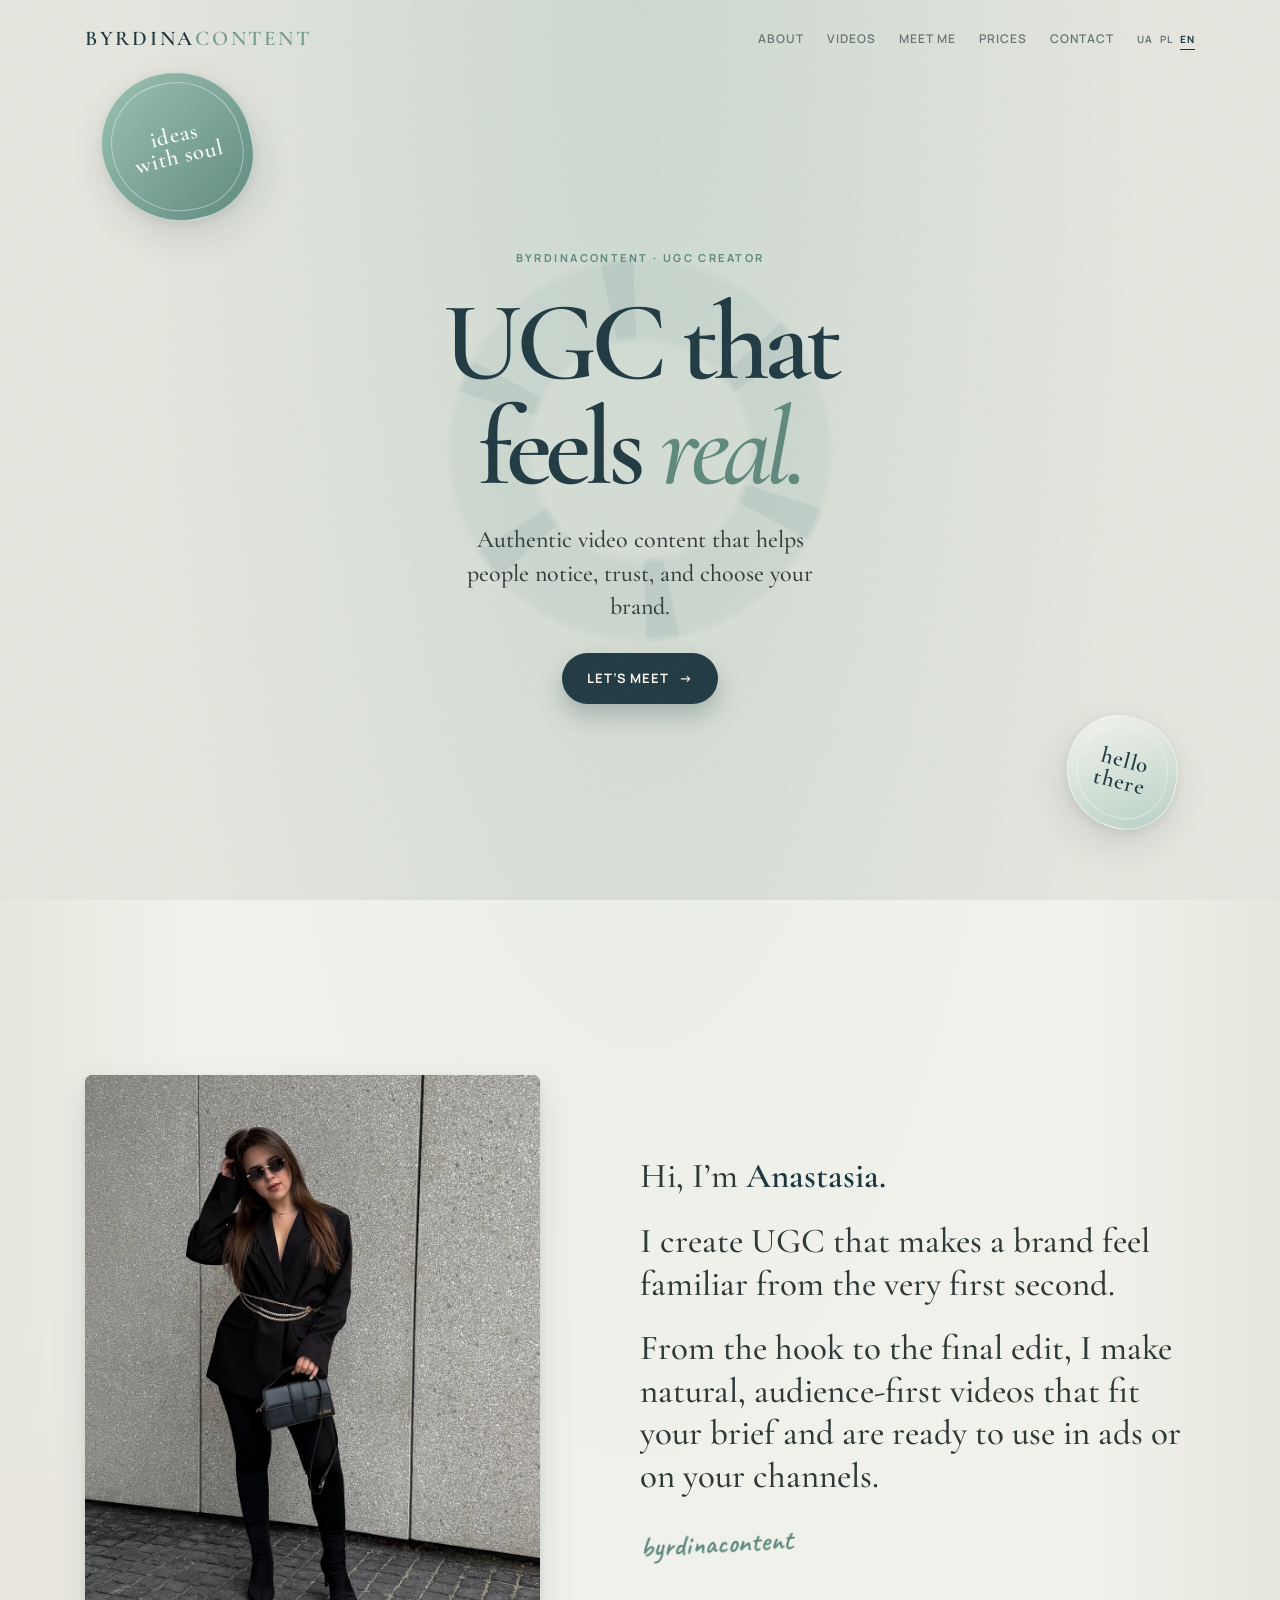
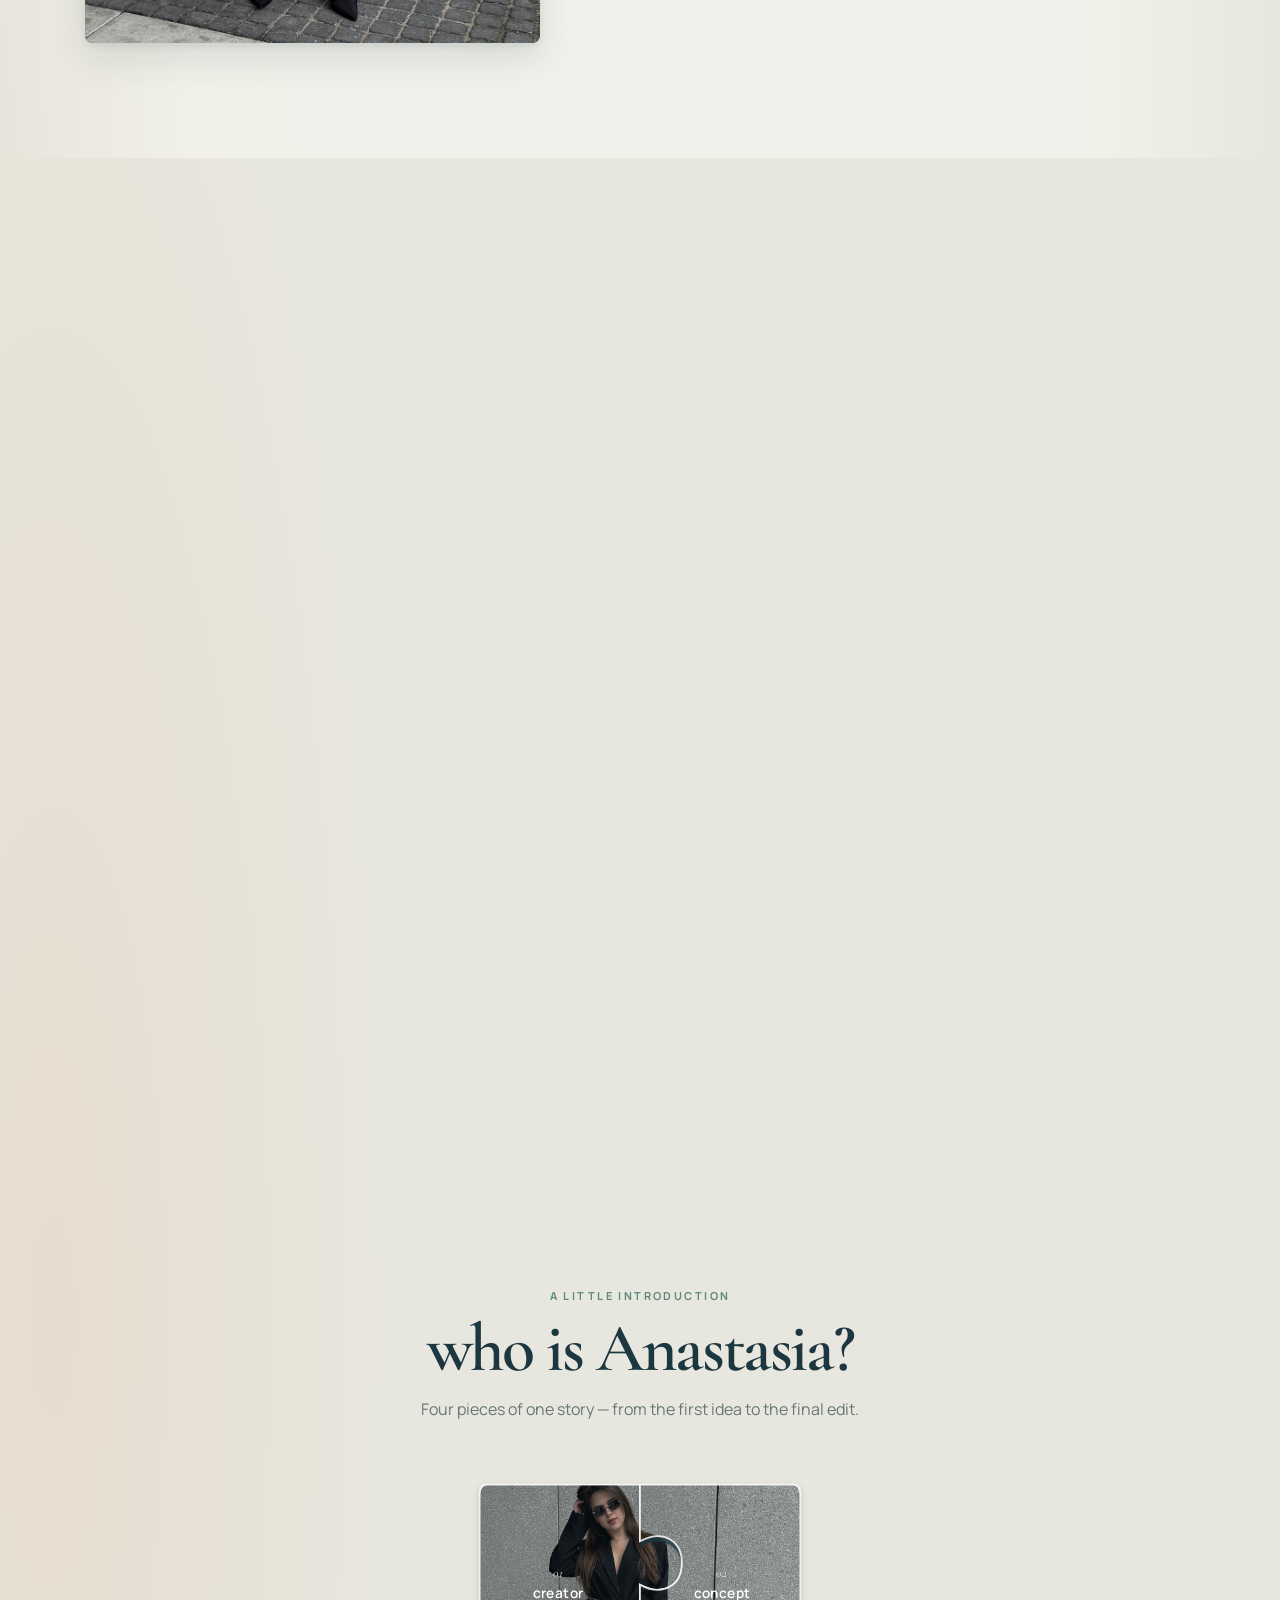
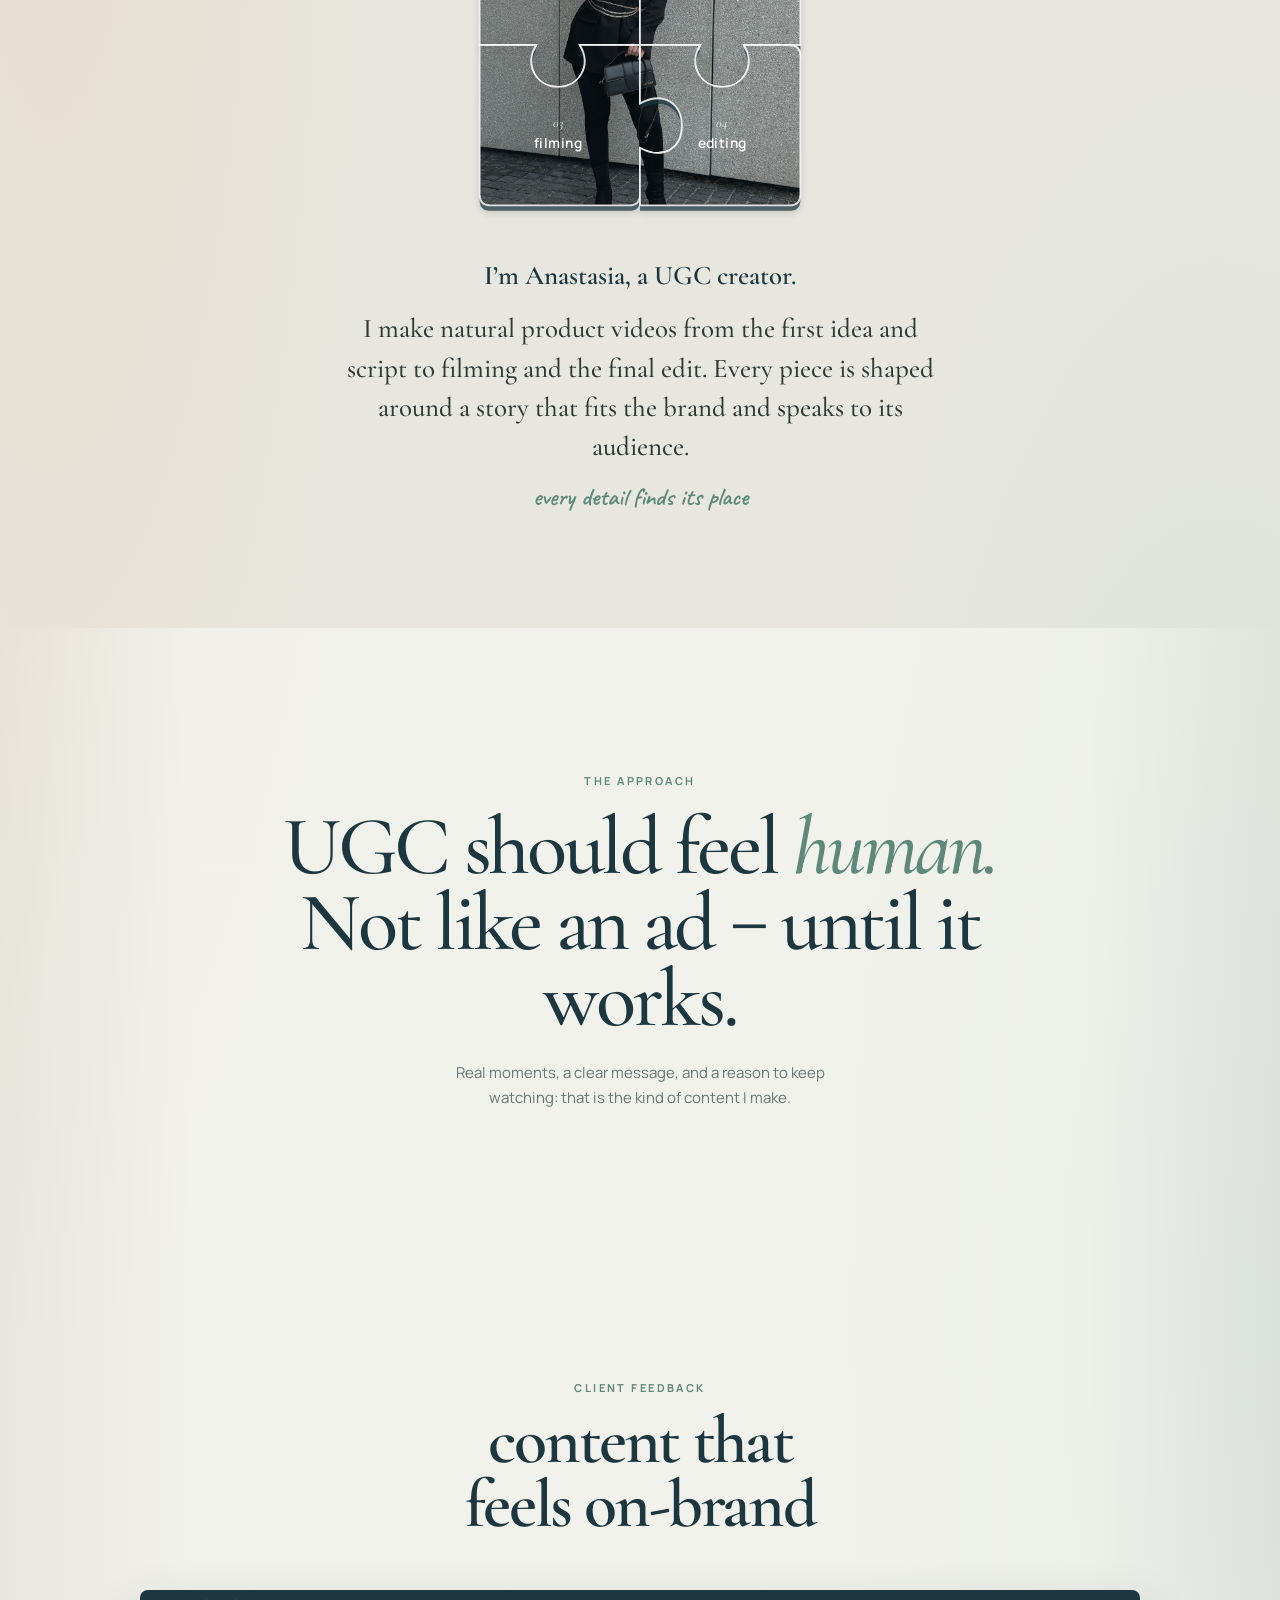
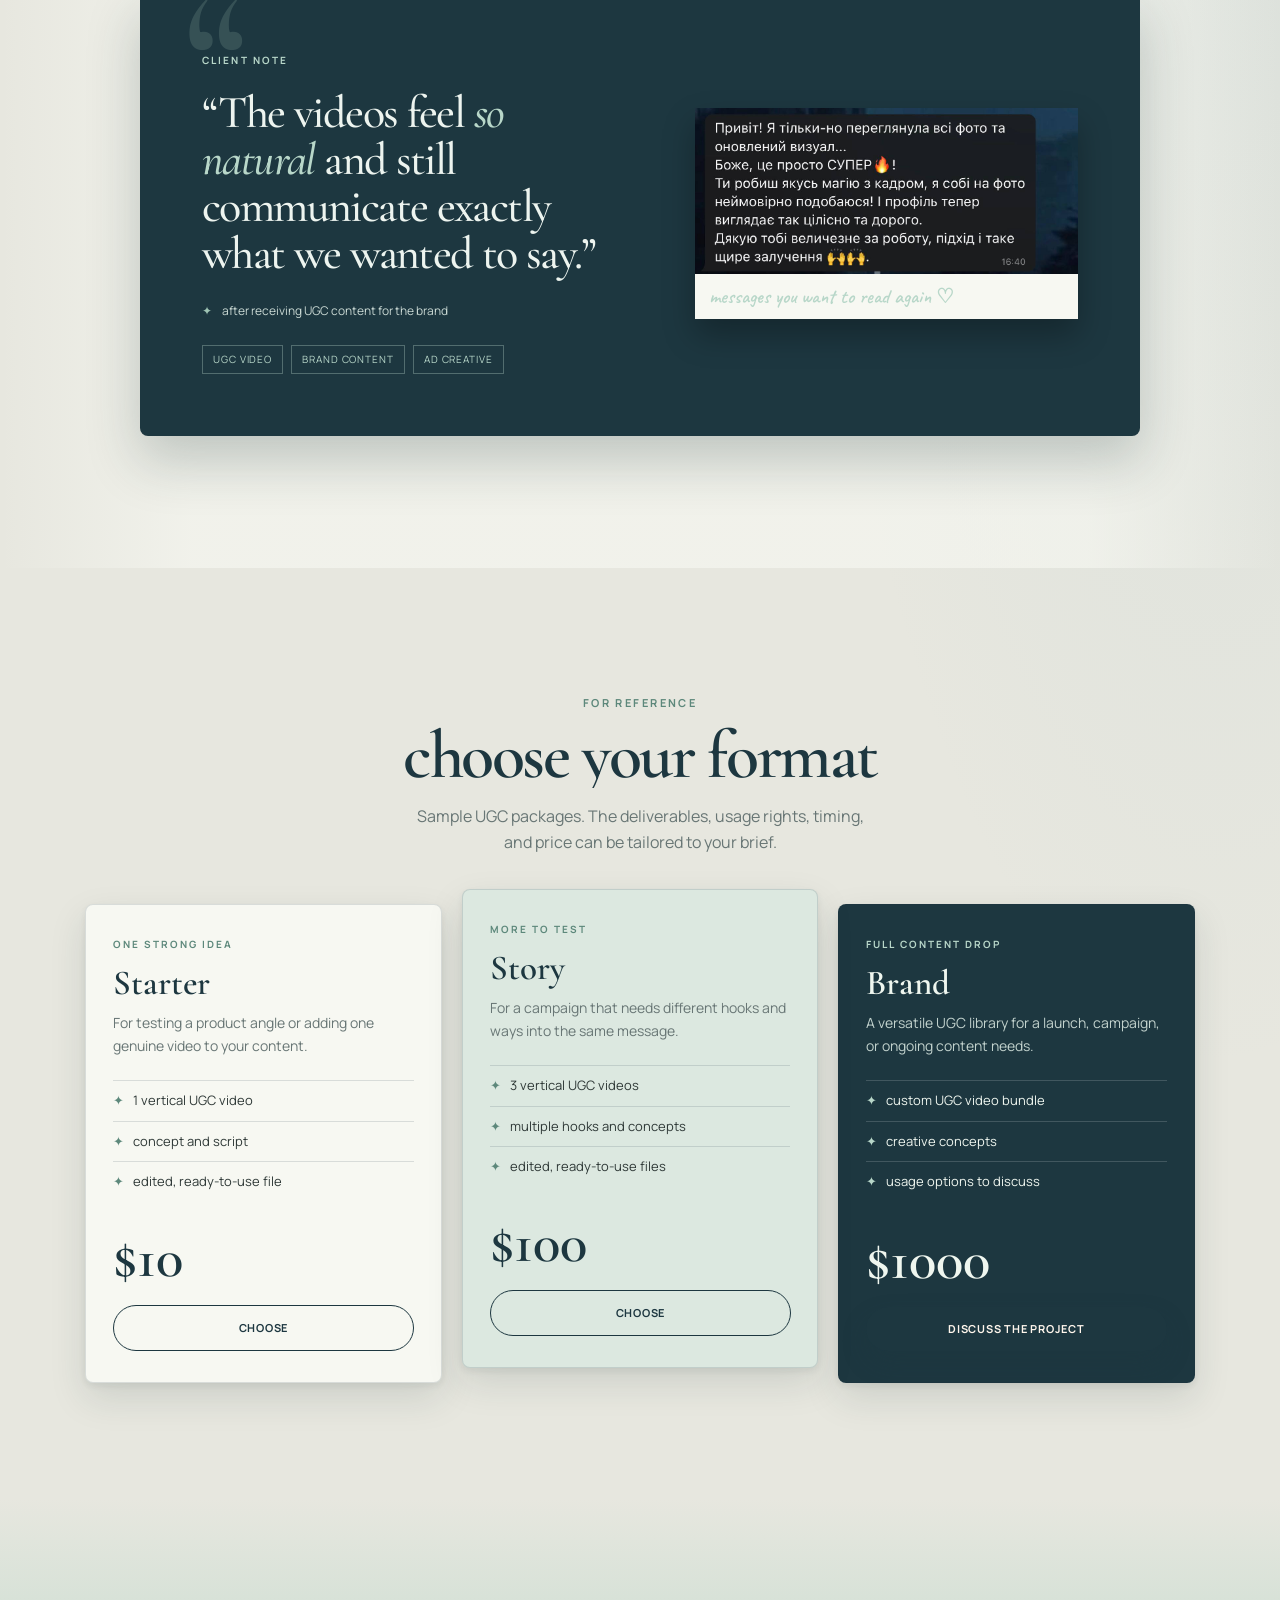
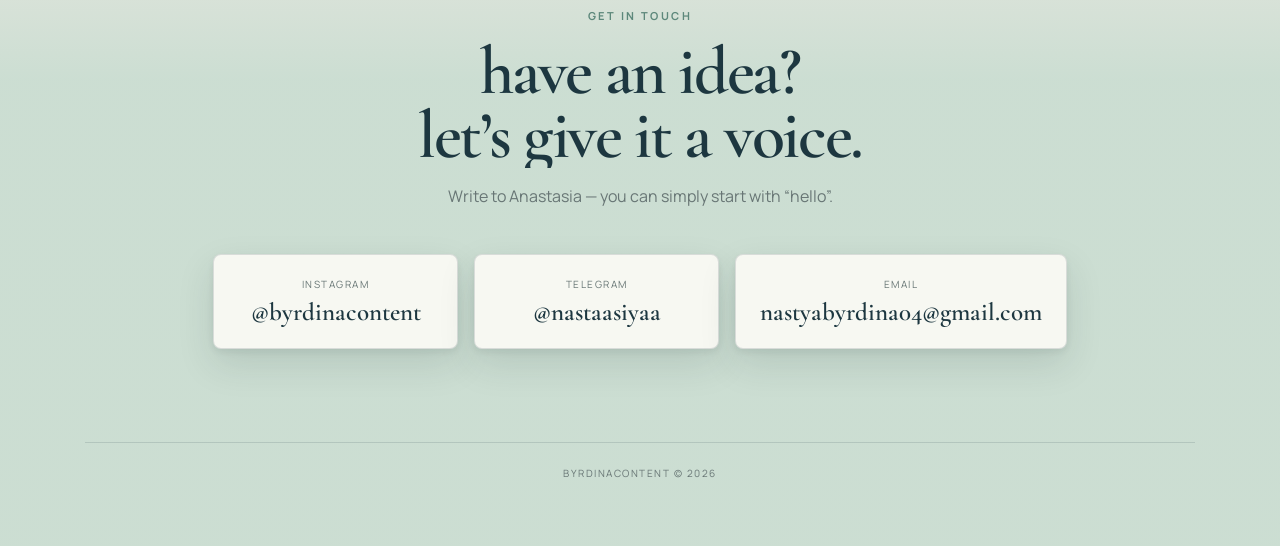
==== en/index.html @ bddeb9ff "Add localized puzzle story animation Co-authored-by: Copilot <223556219+Copilot@users.noreply.github" ====
<!doctype html>
<html lang="en">
<head>
  <meta charset="utf-8">
  <meta name="viewport" content="width=device-width, initial-scale=1">
  <meta name="robots" content="noindex">
  <meta name="description" content="byrdinacontent — authentic UGC videos with character by Anastasia.">
  <title>byrdinacontent — UGC creator Anastasia</title>

  <link rel="icon" type="image/svg+xml" href="../img/favicon.svg">
  <link rel="alternate" hreflang="uk" href="../uk/">
  <link rel="alternate" hreflang="pl" href="../pl/">
  <link rel="alternate" hreflang="en" href="../en/">
  <link rel="alternate" hreflang="x-default" href="../">

  <!-- Open Graph / Meta Preview -->
  <meta property="og:type" content="website">
  <meta property="og:title" content="byrdinacontent — UGC creator Anastasia">
  <meta property="og:description" content="Authentic video content that helps people notice, trust, and choose your brand.">
  <meta property="og:image" content="https://byrdinacontent.pages.dev/img/og-preview.jpg">
  <meta property="og:url" content="https://byrdinacontent.pages.dev/en/">
  <meta name="twitter:card" content="summary_large_image">

  <link rel="preconnect" href="https://fonts.googleapis.com">
  <link rel="preconnect" href="https://fonts.gstatic.com" crossorigin>
  <link href="https://fonts.googleapis.com/css2?family=Caveat:wght@500;600&family=Cormorant+Garamond:ital,wght@0,500;0,600;1,500;1,600&family=Manrope:wght@400;500;600;700&display=swap" rel="stylesheet">
  <style>
    :root{
      --paper:#e7e7df;--cream:#f7f8f2;--rose:#dce5d9;--rose2:#759b89;
      --wine:#1d3740;--ink:#2f3937;--muted:#687675;--green:#5d887b;
      --line:rgba(29,55,64,.14);--serif:'Cormorant Garamond',Georgia,serif;
      --sans:Manrope,Arial,sans-serif;--hand:Caveat,cursive;
      --shadow:0 15px 36px rgba(28,53,55,.13),0 3px 8px rgba(28,53,55,.08)
    }
    *{box-sizing:border-box}
    html{scroll-behavior:smooth}
    a:focus-visible,button:focus-visible{outline:2px solid var(--green);outline-offset:4px}
    body{
      margin:0;color:var(--ink);font-family:var(--sans);font-size:15px;line-height:1.65;
      background:radial-gradient(60% 38% at 50% 0%,rgba(154,193,182,.34),transparent 68%),radial-gradient(42% 35% at 4% 42%,rgba(231,180,143,.2),transparent 67%),radial-gradient(48% 28% at 95% 65%,rgba(143,183,195,.15),transparent 70%),var(--paper)
    }
    body:before{
      content:"";position:fixed;inset:0;pointer-events:none;opacity:.09;z-index:9;
      background-image:url("data:image/svg+xml,%3Csvg xmlns='http://www.w3.org/2000/svg' width='140' height='140'%3E%3Cfilter id='n'%3E%3CfeTurbulence type='fractalNoise' baseFrequency='.85' numOctaves='2'/%3E%3C/filter%3E%3Crect width='100%25' height='100%25' filter='url(%23n)'/%3E%3C/svg%3E")
    }
    a{color:inherit;text-decoration:none}
    .wrap{width:min(1110px,calc(100% - 44px));margin:auto}
    .narrow{width:min(715px,100%);margin:auto}

    /* Fixed Sticky Header with Glassmorphism */
    .top-nav{position:fixed;top:0;left:0;width:100%;z-index:100;transition:background .3s ease,box-shadow .3s ease,backdrop-filter .3s ease,padding .3s ease;padding:6px 0}
    .top-nav.scrolled{background:rgba(231,231,223,.85);backdrop-filter:blur(14px);-webkit-backdrop-filter:blur(14px);box-shadow:0 6px 20px rgba(29,55,64,.07);border-bottom:1px solid rgba(29,55,64,.08);padding:2px 0}
    .top{display:flex;justify-content:space-between;align-items:center;padding:16px 0}
    .logo{font-family:var(--serif);font-size:21px;font-weight:600;letter-spacing:.13em;text-transform:uppercase;color:var(--wine)}
    .logo i{font-style:normal;color:var(--rose2)}
    .top-right{display:flex;align-items:center;gap:23px}
    .menu{display:flex;gap:23px;color:var(--muted);font-size:12px;font-weight:600;letter-spacing:.08em;text-transform:uppercase}
    .menu a{transition:color .2s}.menu a:hover{color:var(--wine)}
    .lang-switch{display:flex;align-items:center;gap:7px;color:var(--muted);font-size:10px;font-weight:700;letter-spacing:.1em}
    .lang-switch a{padding:2px 0;border-bottom:1px solid transparent;transition:color .2s,border-color .2s}
    .lang-switch a:hover{color:var(--wine)}
    .lang-switch a[aria-current="page"]{color:var(--wine);border-color:var(--wine)}

    /* Hero */
    .hero{min-height:100svh;position:relative;display:grid;place-items:center;text-align:center;overflow:hidden;padding:120px 0 70px}
    .hero:after{content:"";position:absolute;width:min(560px,85vw);height:min(560px,85vw);border-radius:50%;background:repeating-conic-gradient(from 0deg,rgba(75,122,125,.12) 0deg 48deg,rgba(75,122,125,.3) 48deg 58deg,rgba(75,122,125,.12) 58deg 60deg);-webkit-mask:radial-gradient(circle,transparent 0 27%,#000 29% 47%,transparent 49%);mask:radial-gradient(circle,transparent 0 27%,#000 29% 47%,transparent 49%);transform:rotate(22deg);z-index:0;animation:aperture-open 1.8s cubic-bezier(.16,1,.3,1) .2s both}
    @keyframes aperture-open{0%{opacity:0;transform:rotate(-38deg) scale(.28);filter:blur(8px)}65%{opacity:.85;transform:rotate(12deg) scale(1.05);filter:blur(0)}100%{opacity:.55;transform:rotate(0) scale(1)}}
    .orbit{position:absolute;z-index:0;display:grid;place-items:center;width:150px;aspect-ratio:1;border:1px solid rgba(255,255,255,.55);border-radius:48% 52% 45% 55%;background:linear-gradient(145deg,#9bc1b2,#5c897d);box-shadow:var(--shadow);color:#f7fbf6;font:600 23px/.95 var(--serif);letter-spacing:.03em;text-align:center;pointer-events:none}
    .orbit:before{content:"";position:absolute;inset:9px;border:1px solid rgba(255,255,255,.42);border-radius:inherit}
    .orbit.one{left:8%;top:8%;transform:rotate(-13deg);animation:float 8s ease-in-out infinite}
    .orbit.two{right:8%;bottom:8%;width:112px;background:linear-gradient(145deg,#f8f8f0,#b8d0c5);color:var(--wine);transform:rotate(15deg);animation:float 9s ease-in-out -3s infinite}
    @keyframes float{50%{translate:0 -10px;rotate:4deg}}
    .eyebrow{color:var(--green);font-size:11px;letter-spacing:.22em;text-transform:uppercase;font-weight:700}
    .hero-inner{position:relative;z-index:1;width:min(100%,650px);margin:auto}
    .hero h1{font:600 clamp(52px,9vw,112px)/.94 var(--serif);letter-spacing:-.055em;color:var(--wine);margin:20px auto 22px;max-width:9ch}
    .hero h1 em{font-weight:500;color:var(--green)}
    .lead{font:500 clamp(19px,2.3vw,24px)/1.4 var(--serif);max-width:32ch;margin:0 auto;color:var(--ink)}
    .hero-actions{margin-top:30px;display:flex;justify-content:center;align-items:center}
    .btn{display:inline-flex;gap:10px;align-items:center;justify-content:center;border-radius:50px;padding:15px 25px;background:var(--wine);color:#fff6ec;font-size:13px;font-weight:700;letter-spacing:.07em;text-transform:uppercase;box-shadow:0 12px 25px rgba(29,55,64,.27);transition:.3s}
    .btn:hover{background:#102a31;transform:translateY(-3px)}
    .text-link{color:var(--wine);font:italic 19px var(--serif);border-bottom:1px solid rgba(29,55,64,.4)}

    /* Common Sections */
    .section{padding:115px 0;position:relative}
    .soft{background:linear-gradient(90deg,transparent,rgba(247,248,242,.62) 15%,rgba(247,248,242,.62) 85%,transparent)}
    .title{text-align:center;font:600 clamp(39px,5.5vw,68px)/.94 var(--serif);letter-spacing:-.035em;color:var(--wine);margin:12px 0 0}
    .sub{text-align:center;max-width:45ch;margin:15px auto 0;color:var(--muted);font-size:16px}
    .intro{display:grid;grid-template-columns:.9fr 1.1fr;gap:clamp(35px,8vw,100px);align-items:center;margin-top:60px}
    .portrait{position:relative;aspect-ratio:4/5;background:#335966;border-radius:8px;box-shadow:var(--shadow);overflow:hidden;transform:rotate(-3deg)}
    .portrait img{display:block;width:100%;height:100%;object-fit:cover;object-position:center}
    .story{font:500 clamp(25px,3vw,35px)/1.22 var(--serif);color:var(--ink)}
    .story p{margin:0 0 22px}
    .story strong{font-weight:600;color:var(--wine)}
    .signature{font:600 29px var(--hand);color:var(--green);transform:rotate(-3deg);display:inline-block;margin-top:5px}

    /* UGC Video Portfolio */
    .gallery{display:grid;grid-template-columns:repeat(auto-fit,minmax(230px,1fr));gap:27px;max-width:1080px;margin:34px auto 0}
    .gallery figure{position:relative;margin:0;overflow:hidden;aspect-ratio:9/16;background:#1d3740;box-shadow:var(--shadow);isolation:isolate;transition:transform .35s ease,box-shadow .35s ease;border-radius:4px}
    .gallery figure:hover{z-index:1;transform:translateY(-9px) rotate(0)!important;box-shadow:0 27px 50px rgba(28,53,55,.28)}
    .gallery video{display:block;width:100%;height:100%;object-fit:cover;background:#1d3740}
    .gallery figcaption{position:absolute;z-index:1;bottom:0;left:0;right:0;padding:30px 17px 15px;color:#f7f8f2;background:linear-gradient(transparent,rgba(15,29,35,.85));font-size:10px;font-weight:700;letter-spacing:.16em;text-transform:uppercase;pointer-events:none}
    .gallery .video-01{border:9px solid #f7f8f2;transform:rotate(-2deg)}
    .gallery .video-01:before{content:'01';position:absolute;z-index:2;top:13px;left:13px;width:31px;height:31px;display:grid;place-items:center;border-radius:50%;background:var(--green);color:#f7f8f2;font:600 16px var(--serif);pointer-events:none}
    .gallery .video-02{border:7px solid #9fc4b4;transform:rotate(1.6deg)}
    .gallery .video-02:after{content:'';position:absolute;z-index:2;inset:10px;border:1px solid rgba(247,248,242,.65);pointer-events:none}
    .gallery .video-03{border:10px solid #e9d8bd;transform:rotate(-.8deg)}
    .gallery .video-03 figcaption{background:linear-gradient(transparent,rgba(110,75,48,.88));color:#fff9ed}
    .gallery .video-04{border:7px solid #1d3740;outline:2px solid #b8d7c9;outline-offset:5px;transform:rotate(2deg)}
    .gallery .video-04:before{content:'new';position:absolute;z-index:2;top:14px;right:14px;padding:4px 9px;background:#b8d7c9;color:#1d3740;font-size:9px;font-weight:700;letter-spacing:.12em;text-transform:uppercase;pointer-events:none}
    .gallery-note{display:block;text-align:center;margin-top:24px;font:600 27px var(--hand);color:var(--green)}

    /* A short creator story, assembled from four puzzle pieces */
    .story-puzzle{width:min(390px,88vw);margin:28px auto 16px;perspective:900px}
    .story-puzzle svg{display:block;width:100%;height:auto;overflow:visible}
    .story-piece{transform-box:fill-box;transform-origin:center;transition:transform 1.05s cubic-bezier(.2,.8,.2,1),filter .8s ease}
    .piece-two{transition-delay:.12s}
    .piece-three{transition-delay:.24s}
    .piece-four{transition-delay:.36s}
    .story-piece>use:first-child{fill:#1d3740;opacity:.72}
    .story-piece .piece-image{filter:saturate(.88)}
    .story-piece .piece-tint{fill:#1d3740;opacity:.22}
    .story-piece .piece-edge{fill:none;stroke:rgba(255,255,255,.82);stroke-width:2}
    .piece-number{fill:#dce8e0;font:italic 14px var(--serif);text-anchor:middle}
    .piece-label{fill:#fff;font:600 15px var(--sans);letter-spacing:.03em;text-anchor:middle}
    .story-copy{max-width:620px;margin:12px auto 0;text-align:center;color:var(--ink);font:500 clamp(20px,2.7vw,27px)/1.45 var(--serif)}
    .story-copy p{margin:0 0 14px}
    .story-copy strong{color:var(--wine);font-weight:600}
    .story-note{display:block;margin-top:15px;color:var(--green);font:600 25px var(--hand)}
    .has-story-animation .story-piece{filter:drop-shadow(0 10px 12px rgba(28,53,55,.2));}
    .has-story-animation #services:not(.is-assembled) .piece-one{transform:translate(-28px,-24px) rotate(-7deg)}
    .has-story-animation #services:not(.is-assembled) .piece-two{transform:translate(27px,-22px) rotate(6deg)}
    .has-story-animation #services:not(.is-assembled) .piece-three{transform:translate(-25px,25px) rotate(6deg)}
    .has-story-animation #services:not(.is-assembled) .piece-four{transform:translate(27px,23px) rotate(-7deg)}
    #services.is-assembled .story-piece{transform:translate(0) rotate(0);filter:drop-shadow(0 3px 4px rgba(28,53,55,.18))}
    .has-story-animation #services:not(.is-assembled) .story-copy{opacity:.55}
    .story-copy{transition:opacity .7s ease .35s}

    /* Manifesto */
    .manifesto{padding:140px 0;text-align:center;overflow:hidden}
    .manifesto blockquote{margin:16px auto 0;max-width:18ch;font:500 clamp(40px,6.8vw,83px)/.92 var(--serif);letter-spacing:-.04em;color:var(--wine)}
    .manifesto em{color:var(--green)}
    .dash{font-family:var(--sans);font-size:.6em;vertical-align:.15em}
    .manifesto p{margin:23px auto 0;max-width:42ch;color:var(--muted)}

    /* Testimonials */
    .testimonials{padding:118px 0 132px;overflow:hidden}
    .review-card{position:relative;display:grid;grid-template-columns:1fr .92fr;gap:clamp(28px,6vw,78px);align-items:center;max-width:1000px;margin:53px auto 0;padding:clamp(28px,5vw,62px);background:#1d3740;color:#edf4ef;box-shadow:0 25px 54px rgba(28,53,55,.24);border-radius:8px}
    .review-card:before{content:'“';position:absolute;left:clamp(18px,4vw,44px);top:0;color:rgba(184,215,201,.16);font:600 180px/.75 var(--serif)}
    .review-copy{position:relative}
    .review-label{display:block;color:#b8d7c9;font-size:10px;font-weight:700;letter-spacing:.21em;text-transform:uppercase}
    .review-copy blockquote{margin:20px 0 25px;font:500 clamp(29px,4vw,46px)/1.02 var(--serif);letter-spacing:-.035em}
    .review-copy blockquote em{font-style:italic;color:#b8d7c9}
    .review-meta{display:flex;align-items:center;gap:10px;color:#c9d8d3;font-size:12px}
    .review-meta:before{content:'✦';color:#9fc4b4}
    .review-proof{position:relative;margin:0;transform:rotate(2.4deg);box-shadow:0 16px 30px rgba(0,0,0,.28);background:#0f1d23}
    .review-proof img{display:block;width:100%;height:auto}
    .review-proof figcaption{padding:10px 14px;color:#b8d7c9;font:600 20px var(--hand);background:#f7f8f2}
    .review-tags{display:flex;flex-wrap:wrap;gap:8px;margin-top:24px}
    .review-tags span{padding:5px 10px;border:1px solid rgba(184,215,201,.34);color:#b8d7c9;font-size:10px;letter-spacing:.09em;text-transform:uppercase}

    /* Pricing */
    .pricing{display:grid;grid-template-columns:repeat(3,1fr);gap:20px;margin-top:48px}
    .price{background:var(--cream);padding:31px 27px;border:1px solid var(--line);border-radius:8px;box-shadow:var(--shadow);display:flex;flex-direction:column;min-height:390px}
    .price:nth-child(2){background:#dce8e0;transform:translateY(-15px)}
    .price:nth-child(3){background:#1d3740;color:#eff6ef}
    .price-label{font-size:10px;font-weight:700;letter-spacing:.2em;text-transform:uppercase;color:var(--green)}
    .price:nth-child(3) .price-label{color:#b8d7c9}
    .price h3{font:600 35px/1 var(--serif);margin:14px 0 10px;color:var(--wine)}
    .price:nth-child(3) h3{color:#eff6ef}
    .price p{color:var(--muted);font-size:14px;margin:0}
    .price:nth-child(3) p{color:#c2d2cd}
    .price ul{margin:23px 0 30px;padding:0;list-style:none;font-size:13px}
    .price li{padding:9px 0;border-top:1px solid var(--line)}
    .price li:before{content:'✦';color:var(--green);margin-right:9px}
    .price:nth-child(3) li{border-color:rgba(255,255,255,.16)}
    .price:nth-child(3) li:before{color:#b8d7c9}
    .amount{font:600 57px/.9 var(--serif);margin-top:auto;color:var(--wine)}
    .price:nth-child(3) .amount{color:#eff6ef}
    .price .btn{margin-top:22px;padding:13px 18px;font-size:11px}
    .price:not(:nth-child(3)) .btn{background:transparent;color:var(--wine);box-shadow:none;border:1px solid var(--wine)}
    .price:not(:nth-child(3)) .btn:hover{background:var(--wine);color:white}

    /* Contact Section */
    .contact{padding:105px 0 42px;background:linear-gradient(180deg,transparent,rgba(184,215,201,.58) 28%,rgba(184,215,201,.58) 100%);text-align:center}
    .contact-box{margin-top:45px;display:flex;justify-content:center;gap:16px;flex-wrap:wrap}
    .contact-link{min-width:245px;padding:21px 24px;background:var(--cream);border:1px solid var(--line);border-radius:8px;box-shadow:var(--shadow);transition:.3s;cursor:pointer}
    .contact-link:hover{transform:translateY(-5px)}
    .contact-link small{display:block;color:var(--muted);font-size:10px;letter-spacing:.15em;text-transform:uppercase}
    .contact-link span{display:block;margin-top:4px;color:var(--wine);font:600 25px var(--serif)}
    .email-address{display:block;overflow-wrap:anywhere;margin-top:4px;color:var(--wine);font:600 clamp(20px,5.5vw,25px) var(--serif)}
    .email-card:hover .email-address{text-decoration:underline;text-underline-offset:4px}
    .footer{margin-top:94px;padding:22px 0;text-align:center;color:var(--muted);font-size:10px;letter-spacing:.15em;text-transform:uppercase;border-top:1px solid var(--line)}

    /* Animation effects */
    .reveal{opacity:1;transform:none}
    .has-reveal-observer .reveal{opacity:0;transform:translateY(24px);transition:opacity .8s ease,transform .8s cubic-bezier(.2,.7,.2,1)}
    .reveal.show{opacity:1;transform:none}

    @keyframes velvet-reveal{0%{opacity:0;filter:blur(9px);clip-path:inset(0 100% 0 0);transform:translateY(18px) skewY(2deg)}58%{opacity:1}100%{opacity:1;filter:blur(0);clip-path:inset(0 0 0 0);transform:none}}
    @keyframes silver-develop{0%{opacity:0;filter:brightness(1.35) saturate(.35) blur(8px);transform:scale(1.02)}100%{opacity:1;filter:none;transform:scale(1)}}
    @keyframes quiet-grain{0%,100%{opacity:.05;transform:translate3d(0,0,0)}25%{opacity:.1;transform:translate3d(1%,-1%,0)}50%{opacity:.035;transform:translate3d(-1%,1%,0)}75%{opacity:.075;transform:translate3d(1%,1%,0)}}

    .reveal.show .hero h1,.reveal.show .title,.reveal.show .story p,.reveal.show .manifesto blockquote{animation:velvet-reveal 1.15s cubic-bezier(.16,.9,.2,1) both}
    .reveal.show .title{animation-delay:.08s}
    .reveal.show .story p:nth-child(2){animation-delay:.13s}
    .reveal.show .story p:nth-child(3){animation-delay:.23s}
    .reveal.show .sub,.reveal.show .lead,.reveal.show .eyebrow{animation:velvet-reveal .8s cubic-bezier(.16,.9,.2,1) both;animation-delay:.26s}
    .reveal.show .portrait,.reveal.show .review-proof{animation:silver-develop 1.25s cubic-bezier(.16,.9,.2,1) both}

    .has-reveal-observer .gallery.reveal:not(.show) figure{opacity:0}
    .gallery.reveal.show figure{animation:silver-develop .95s cubic-bezier(.16,.9,.2,1) forwards}
    .gallery.reveal.show figure:nth-child(2){animation-delay:.12s}
    .gallery.reveal.show figure:nth-child(3){animation-delay:.24s}
    .gallery.reveal.show figure:nth-child(4){animation-delay:.36s}

    @media (hover:hover) and (pointer:fine){
      .gallery figure{will-change:transform}
      .gallery figure.is-tilting{transform:perspective(850px) rotateX(var(--tilt-y)) rotateY(var(--tilt-x)) translateY(-10px)!important}
      .gallery figure.is-tilting video{transform:scale(1.045);transition:transform .35s ease}
      .btn,.contact-link{will-change:transform}
      .btn.is-magnetic{transition:transform .12s ease}
      .gallery figcaption{transition:letter-spacing .3s ease}
      .gallery figure:hover figcaption{letter-spacing:.23em}
    }

    @media(max-width:760px){
      .wrap{width:min(100% - 32px,550px)}
      .top-nav{background:rgba(231,231,223,.92);backdrop-filter:blur(14px);-webkit-backdrop-filter:blur(14px);border-bottom:1px solid rgba(29,55,64,.08)}
      .top{flex-wrap:wrap;row-gap:3px;padding:8px 0}
      .logo{font-size:18px}
      .top-right{margin-left:0;width:100%;gap:12px}
      .menu{display:flex;flex:1;min-width:0;overflow-x:auto;gap:15px;white-space:nowrap;scrollbar-width:none;font-size:10px}
      .menu::-webkit-scrollbar{display:none}
      .lang-switch{font-size:9px;gap:6px}
      .hero{min-height:max(620px,100svh);padding:110px 0 70px}
      .hero-inner{padding:72px 0 82px}
      .hero h1{font-size:clamp(54px,17vw,82px)}
      .orbit{width:82px;font-size:15px}
      .orbit:before{inset:6px}
      .orbit.one{left:5%;top:11%}
      .orbit.two{right:5%;bottom:7%;width:72px}
      .section{padding:73px 0}
      .section[id],.contact[id]{scroll-margin-top:100px}
      .intro{grid-template-columns:1fr;margin-top:35px;gap:34px}
      .portrait{width:min(270px,74vw);margin:auto}
      .story{font-size:28px}
      .gallery{grid-auto-flow:column;grid-auto-columns:minmax(76vw,82vw);grid-template-columns:none;gap:15px;margin:23px -16px 0;padding:10px 16px 24px;overflow-x:auto;overscroll-behavior-x:contain;scroll-snap-type:x mandatory;scrollbar-width:thin}
      .gallery figure{scroll-snap-align:center}
      .gallery figure{border-width:5px!important;outline-offset:3px}
      .gallery-note{font-size:23px}
      .story-puzzle{width:min(340px,88vw);margin:18px auto 10px}
      .piece-label{font-size:14px}
      .has-story-animation #services:not(.is-assembled) .piece-one{transform:translate(-15px,-15px) rotate(-5deg)}
      .has-story-animation #services:not(.is-assembled) .piece-two{transform:translate(15px,-15px) rotate(5deg)}
      .has-story-animation #services:not(.is-assembled) .piece-three{transform:translate(-15px,15px) rotate(5deg)}
      .has-story-animation #services:not(.is-assembled) .piece-four{transform:translate(15px,15px) rotate(-5deg)}
      .manifesto{padding:90px 0}
      .testimonials{padding:74px 0 82px}
      .review-card{grid-template-columns:1fr;margin-top:34px;padding:30px 24px 35px}
      .review-copy blockquote{font-size:34px}
      .review-proof{width:calc(100% - 9px);margin-left:auto}
      .review-proof figcaption{font-size:19px}
      .pricing{grid-template-columns:1fr;margin-top:36px;gap:12px}
      .price:nth-child(2){transform:none}
      .price{min-height:0}
      .contact{padding-top:72px}
      .contact-box{margin-top:30px}
      .contact-link{min-width:min(100%,300px)}
    }

    @media (prefers-reduced-motion:reduce){
      .reveal.show .hero h1,.reveal.show .title,.reveal.show .story p,.reveal.show .manifesto blockquote,
      .reveal.show .sub,.reveal.show .lead,.reveal.show .eyebrow,.reveal.show .portrait,
      .reveal.show .review-proof,.gallery figure,.reveal.show .gallery figure{animation:none;opacity:1;filter:none;clip-path:none;transform:none}
      .story-piece{transform:none!important;transition:none!important;filter:none!important}
      .hero:after{animation:none;opacity:.32;filter:none;transform:rotate(0)}
      .orbit{animation:none!important}
      .gallery figure,.gallery video,.btn,.contact-link{transition:none!important}
    }
  </style>
</head>
<body>
  <header class="top-nav" id="navbar">
    <div class="top wrap">
      <a class="logo" href="#top">byrdina<i>content</i></a>
      <div class="top-right">
        <nav class="menu" aria-label="Main navigation">
          <a href="#about">about</a>
          <a href="#work">videos</a>
          <a href="#services">meet me</a>
          <a href="#prices">prices</a>
          <a href="#contact">contact</a>
        </nav>
        <nav class="lang-switch" aria-label="Site language">
          <a href="../uk/index.html" data-language="uk">UA</a>
          <a href="../pl/index.html" data-language="pl">PL</a>
          <a href="../en/index.html" data-language="en" aria-current="page">EN</a>
        </nav>
      </div>
    </div>
  </header>

  <main id="top">
    <section class="hero">
      <span class="orbit one">ideas<br>with soul</span>
      <span class="orbit two">hello<br>there</span>
      <div class="hero-inner wrap reveal">
        <span class="eyebrow">byrdinacontent · ugc creator</span>
        <h1>UGC that feels <em>real.</em></h1>
        <p class="lead">Authentic video content that helps people notice, trust, and choose your brand.</p>
        <div class="hero-actions">
          <a class="btn" href="#contact">let’s meet <b>→</b></a>
        </div>
      </div>
    </section>

    <section class="section soft" id="about">
      <div class="wrap intro reveal">
        <div class="portrait">
          <picture>
            <source srcset="../img/nastasia-01.webp" type="image/webp">
            <img src="../img/nastasia-01.jpg" alt="Anastasia, UGC creator at byrdinacontent" loading="lazy" width="720" height="900">
          </picture>
        </div>
        <div class="story">
          <p>Hi, I’m <strong>Anastasia.</strong></p>
          <p>I create UGC that makes a brand feel familiar from the very first second.</p>
          <p>From the hook to the final edit, I make natural, audience-first videos that fit your brief and are ready to use in ads or on your channels.</p>
          <span class="signature">byrdinacontent</span>
        </div>
      </div>
    </section>

    <section class="section" id="work">
      <div class="wrap">
        <div class="reveal">
          <p class="eyebrow" style="text-align:center">ugc portfolio</p>
          <h2 class="title">videos made<br>to be watched</h2>
          <p class="sub">A growing library of vertical UGC videos. Tap play to see the work.</p>
        </div>
        <div class="gallery reveal">
          <figure class="video-01">
            <video controls playsinline preload="none" poster="../img/videos/poster-01.jpg" aria-label="UGC portfolio video 1">
              <source src="../img/videos/ugc-01.mp4" type="video/mp4">Your browser does not support video.
            </video>
            <figcaption>UGC video · 01</figcaption>
          </figure>
          <figure class="video-02">
            <video controls playsinline preload="none" poster="../img/videos/poster-02.jpg" aria-label="UGC portfolio video 2">
              <source src="../img/videos/ugc-02.mp4" type="video/mp4">Your browser does not support video.
            </video>
            <figcaption>UGC video · 02</figcaption>
          </figure>
          <figure class="video-03">
            <video controls playsinline preload="none" poster="../img/videos/poster-03.jpg" aria-label="UGC portfolio video 3">
              <source src="../img/videos/ugc-03.mp4" type="video/mp4">Your browser does not support video.
            </video>
            <figcaption>UGC video · 03</figcaption>
          </figure>
          <figure class="video-04">
            <video controls playsinline preload="none" poster="../img/videos/poster-04.jpg" aria-label="UGC portfolio video 4">
              <source src="../img/videos/ugc-04.mp4" type="video/mp4">Your browser does not support video.
            </video>
            <figcaption>UGC video · 04</figcaption>
          </figure>
        </div>
        <span class="gallery-note reveal">swipe, play, feel the story</span>
      </div>
    </section>

    <section class="section" id="services">
      <div class="wrap">
        <div class="reveal">
          <p class="eyebrow" style="text-align:center">a little introduction</p>
          <h2 class="title">who is Anastasia?</h2>
          <p class="sub">Four pieces of one story — from the first idea to the final edit.</p>
        </div>
        <figure class="story-puzzle reveal" aria-hidden="true">
          <svg viewBox="-34 -34 428 428" role="presentation">
            <defs>
              <path id="story-piece-1" d="M12 4H180V66C207 52 226 67 226 90C226 113 207 128 180 114V180H114C128 204 112 226 90 226C68 226 52 204 66 180H4V16Q4 4 12 4Z"/>
              <path id="story-piece-2" d="M180 4H348Q356 4 356 16V180H294C308 204 292 226 270 226C248 226 232 204 246 180H180V114C207 128 226 113 226 90C226 67 207 52 180 66Z"/>
              <path id="story-piece-3" d="M4 180H66C52 204 68 226 90 226C112 226 128 204 114 180H180V244C207 230 226 245 226 269C226 292 207 307 180 293V344Q180 356 168 356H16Q4 356 4 344Z"/>
              <path id="story-piece-4" d="M180 180H246C232 204 248 226 270 226C292 226 308 204 294 180H344Q356 180 356 192V344Q356 356 344 356H180V293C207 307 226 292 226 269C226 245 207 230 180 244Z"/>
              <clipPath id="story-clip-1"><use href="#story-piece-1"/></clipPath>
              <clipPath id="story-clip-2"><use href="#story-piece-2"/></clipPath>
              <clipPath id="story-clip-3"><use href="#story-piece-3"/></clipPath>
              <clipPath id="story-clip-4"><use href="#story-piece-4"/></clipPath>
            </defs>
            <g class="story-piece piece-one">
              <use href="#story-piece-1" transform="translate(0 6)"/>
              <image class="piece-image" href="../img/nastasia-01.webp" x="0" y="0" width="360" height="360" preserveAspectRatio="xMidYMid slice" clip-path="url(#story-clip-1)"/>
              <use class="piece-tint" href="#story-piece-1"/><use class="piece-edge" href="#story-piece-1"/>
              <text class="piece-number" x="90" y="105">01</text><text class="piece-label" x="90" y="128">creator</text>
            </g>
            <g class="story-piece piece-two">
              <use href="#story-piece-2" transform="translate(0 6)"/>
              <image class="piece-image" href="../img/nastasia-01.webp" x="0" y="0" width="360" height="360" preserveAspectRatio="xMidYMid slice" clip-path="url(#story-clip-2)"/>
              <use class="piece-tint" href="#story-piece-2"/><use class="piece-edge" href="#story-piece-2"/>
              <text class="piece-number" x="270" y="105">02</text><text class="piece-label" x="270" y="128">concept</text>
            </g>
            <g class="story-piece piece-three">
              <use href="#story-piece-3" transform="translate(0 6)"/>
              <image class="piece-image" href="../img/nastasia-01.webp" x="0" y="0" width="360" height="360" preserveAspectRatio="xMidYMid slice" clip-path="url(#story-clip-3)"/>
              <use class="piece-tint" href="#story-piece-3"/><use class="piece-edge" href="#story-piece-3"/>
              <text class="piece-number" x="90" y="270">03</text><text class="piece-label" x="90" y="293">filming</text>
            </g>
            <g class="story-piece piece-four">
              <use href="#story-piece-4" transform="translate(0 6)"/>
              <image class="piece-image" href="../img/nastasia-01.webp" x="0" y="0" width="360" height="360" preserveAspectRatio="xMidYMid slice" clip-path="url(#story-clip-4)"/>
              <use class="piece-tint" href="#story-piece-4"/><use class="piece-edge" href="#story-piece-4"/>
              <text class="piece-number" x="270" y="270">04</text><text class="piece-label" x="270" y="293">editing</text>
            </g>
          </svg>
        </figure>
        <div class="story-copy reveal">
          <p><strong>I’m Anastasia, a UGC creator.</strong></p>
          <p>I make natural product videos from the first idea and script to filming and the final edit. Every piece is shaped around a story that fits the brand and speaks to its audience.</p>
          <span class="story-note">every detail finds its place</span>
        </div>
      </div>
    </section>

    <section class="manifesto soft">
      <div class="narrow reveal">
        <span class="eyebrow">the approach</span>
        <blockquote>UGC should feel <em>human.</em><br>Not like an ad <span class="dash">—</span> until it works.</blockquote>
        <p>Real moments, a clear message, and a reason to keep watching: that is the kind of content I make.</p>
      </div>
    </section>

    <section class="testimonials soft" id="reviews">
      <div class="wrap">
        <div class="reveal">
          <p class="eyebrow" style="text-align:center">client feedback</p>
          <h2 class="title">content that<br>feels on-brand</h2>
        </div>
        <article class="review-card reveal">
          <div class="review-copy">
            <span class="review-label">client note</span>
            <blockquote>“The videos feel <em>so natural</em> and still communicate exactly what we wanted to say.”</blockquote>
            <div class="review-meta">after receiving UGC content for the brand</div>
            <div class="review-tags"><span>ugc video</span><span>brand content</span><span>ad creative</span></div>
          </div>
          <figure class="review-proof">
            <img src="../img/review-client-01.jpg" alt="A client review" loading="lazy">
            <figcaption>messages you want to read again ♡</figcaption>
          </figure>
        </article>
      </div>
    </section>

    <section class="section" id="prices">
      <div class="wrap">
        <div class="reveal">
          <p class="eyebrow" style="text-align:center">for reference</p>
          <h2 class="title">choose your format</h2>
          <p class="sub">Sample UGC packages. The deliverables, usage rights, timing, and price can be tailored to your brief.</p>
        </div>
        <div class="pricing reveal">
          <article class="price">
            <span class="price-label">one strong idea</span>
            <h3>Starter</h3>
            <p>For testing a product angle or adding one genuine video to your content.</p>
            <ul><li>1 vertical UGC video</li><li>concept and script</li><li>edited, ready-to-use file</li></ul>
            <div class="amount">$10</div>
            <a class="btn" href="contact.html?package=Starter">choose</a>
          </article>
          <article class="price">
            <span class="price-label">more to test</span>
            <h3>Story</h3>
            <p>For a campaign that needs different hooks and ways into the same message.</p>
            <ul><li>3 vertical UGC videos</li><li>multiple hooks and concepts</li><li>edited, ready-to-use files</li></ul>
            <div class="amount">$100</div>
            <a class="btn" href="contact.html?package=Story">choose</a>
          </article>
          <article class="price">
            <span class="price-label">full content drop</span>
            <h3>Brand</h3>
            <p>A versatile UGC library for a launch, campaign, or ongoing content needs.</p>
            <ul><li>custom UGC video bundle</li><li>creative concepts</li><li>usage options to discuss</li></ul>
            <div class="amount">$1000</div>
            <a class="btn" href="contact.html?package=Brand">discuss the project</a>
          </article>
        </div>
      </div>
    </section>

    <section class="contact" id="contact">
      <div class="wrap reveal">
        <span class="eyebrow">get in touch</span>
        <h2 class="title">have an idea?<br>let’s give it a voice.</h2>
        <p class="sub">Write to Anastasia — you can simply start with “hello”.</p>
        <div class="contact-box">
          <a class="contact-link" href="https://instagram.com/byrdinacontent" target="_blank" rel="noopener">
            <small>Instagram</small>
            <span>@byrdinacontent</span>
          </a>
          <a class="contact-link" href="https://t.me/nastaasiyaa" target="_blank" rel="noopener">
            <small>Telegram</small>
            <span>@nastaasiyaa</span>
          </a>
          <div class="contact-link email-card">
            <small>Email</small>
            <a class="email-address" href="mailto:nastyabyrdina04@gmail.com">nastyabyrdina04@gmail.com</a>
          </div>
        </div>
        <footer class="footer">byrdinacontent © <span id="year"></span></footer>
      </div>
    </section>
  </main>

  <script>
    document.querySelector('#year').textContent=new Date().getFullYear();

    // Sticky navbar glassmorphism
    const navbar = document.getElementById('navbar');
    window.addEventListener('scroll', () => {
      if (window.scrollY > 24) {
        navbar.classList.add('scrolled');
      } else {
        navbar.classList.remove('scrolled');
      }
    }, { passive: true });

    // Intersection observer for reveals
    if('IntersectionObserver' in window){
      const observer=new IntersectionObserver(entries=>entries.forEach(entry=>{
        if(entry.isIntersecting){entry.target.classList.add('show');observer.unobserve(entry.target)}
      }),{threshold:.01,rootMargin:'0px 0px 100px 0px'});
      document.documentElement.classList.add('has-reveal-observer');
      document.querySelectorAll('.reveal').forEach(item=>observer.observe(item));
      const storySection=document.querySelector('#services');
      if(storySection&&!matchMedia('(prefers-reduced-motion: reduce)').matches){
        document.documentElement.classList.add('has-story-animation');
        const storyObserver=new IntersectionObserver(entries=>entries.forEach(entry=>{
          if(entry.isIntersecting){entry.target.classList.add('is-assembled');storyObserver.unobserve(entry.target)}
        }),{threshold:.18,rootMargin:'0px 0px -6% 0px'});
        storyObserver.observe(storySection);
      }
    }

    // Multi-language preservation
    document.querySelectorAll('[data-language]').forEach(link=>{
      link.href+=location.search+location.hash;
      link.addEventListener('click',()=>localStorage.setItem('byrdina-language',link.dataset.language));
    });

    // Auto-pause other videos when one plays
    const allVideos = document.querySelectorAll('.gallery video');
    allVideos.forEach(v => {
      v.addEventListener('play', () => {
        allVideos.forEach(o => { if (o !== v && !o.paused) o.pause(); });
      });
    });

    // 3D Tilt interaction for desktop devices
    if(!matchMedia('(prefers-reduced-motion: reduce)').matches&&matchMedia('(hover: hover) and (pointer: fine)').matches){
      document.querySelectorAll('.gallery figure').forEach(card=>{
        card.addEventListener('pointermove',event=>{
          const box=card.getBoundingClientRect();
          card.style.setProperty('--tilt-x',`${((event.clientX-box.left)/box.width-.5)*9}deg`);
          card.style.setProperty('--tilt-y',`${((event.clientY-box.top)/box.height-.5)*-9}deg`);
          card.classList.add('is-tilting');
        });
        card.addEventListener('pointerleave',()=>card.classList.remove('is-tilting'));
      });
      document.querySelectorAll('.btn').forEach(button=>{
        button.addEventListener('pointermove',event=>{
          const box=button.getBoundingClientRect();
          button.style.transform=`translate(${(event.clientX-box.left-box.width/2)*.12}px,${(event.clientY-box.top-box.height/2)*.18}px)`;
          button.classList.add('is-magnetic');
        });
        button.addEventListener('pointerleave',()=>{button.style.transform='';button.classList.remove('is-magnetic')});
      });
    }
  </script>
</body>
</html>
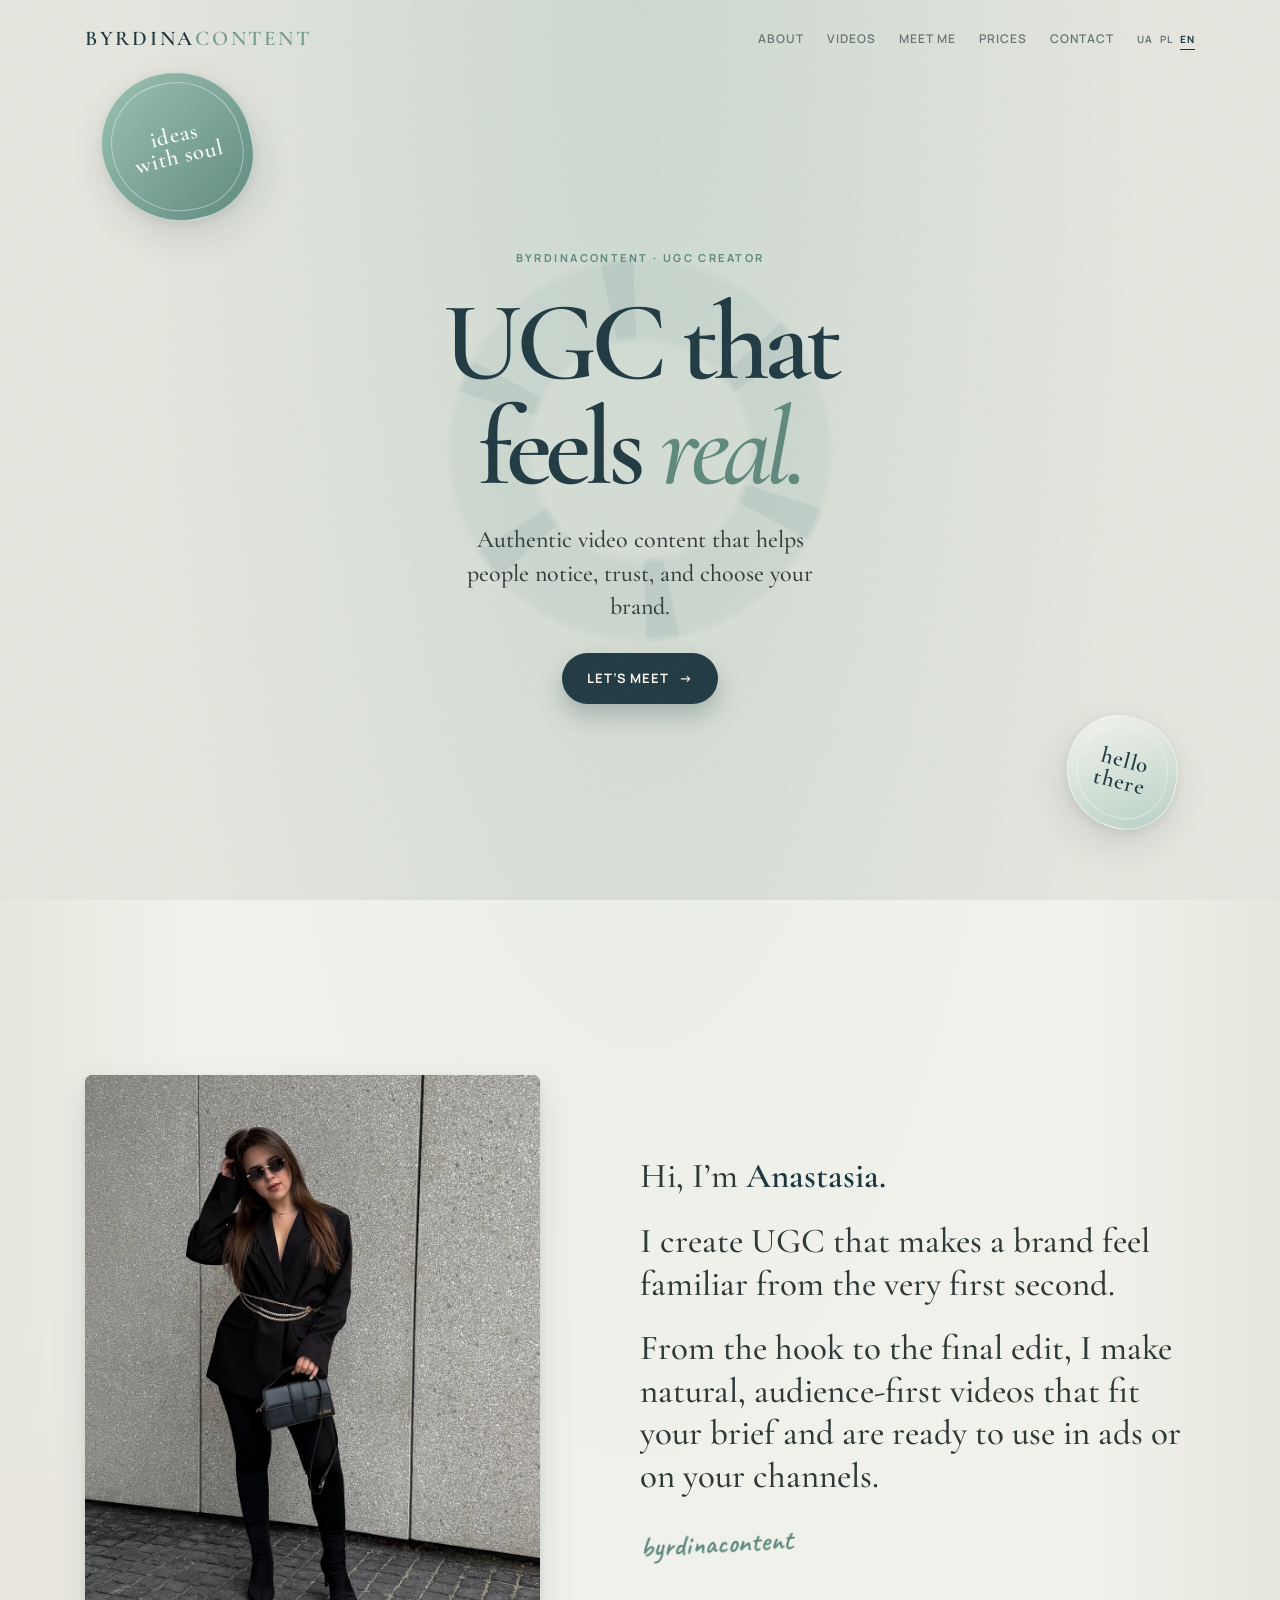
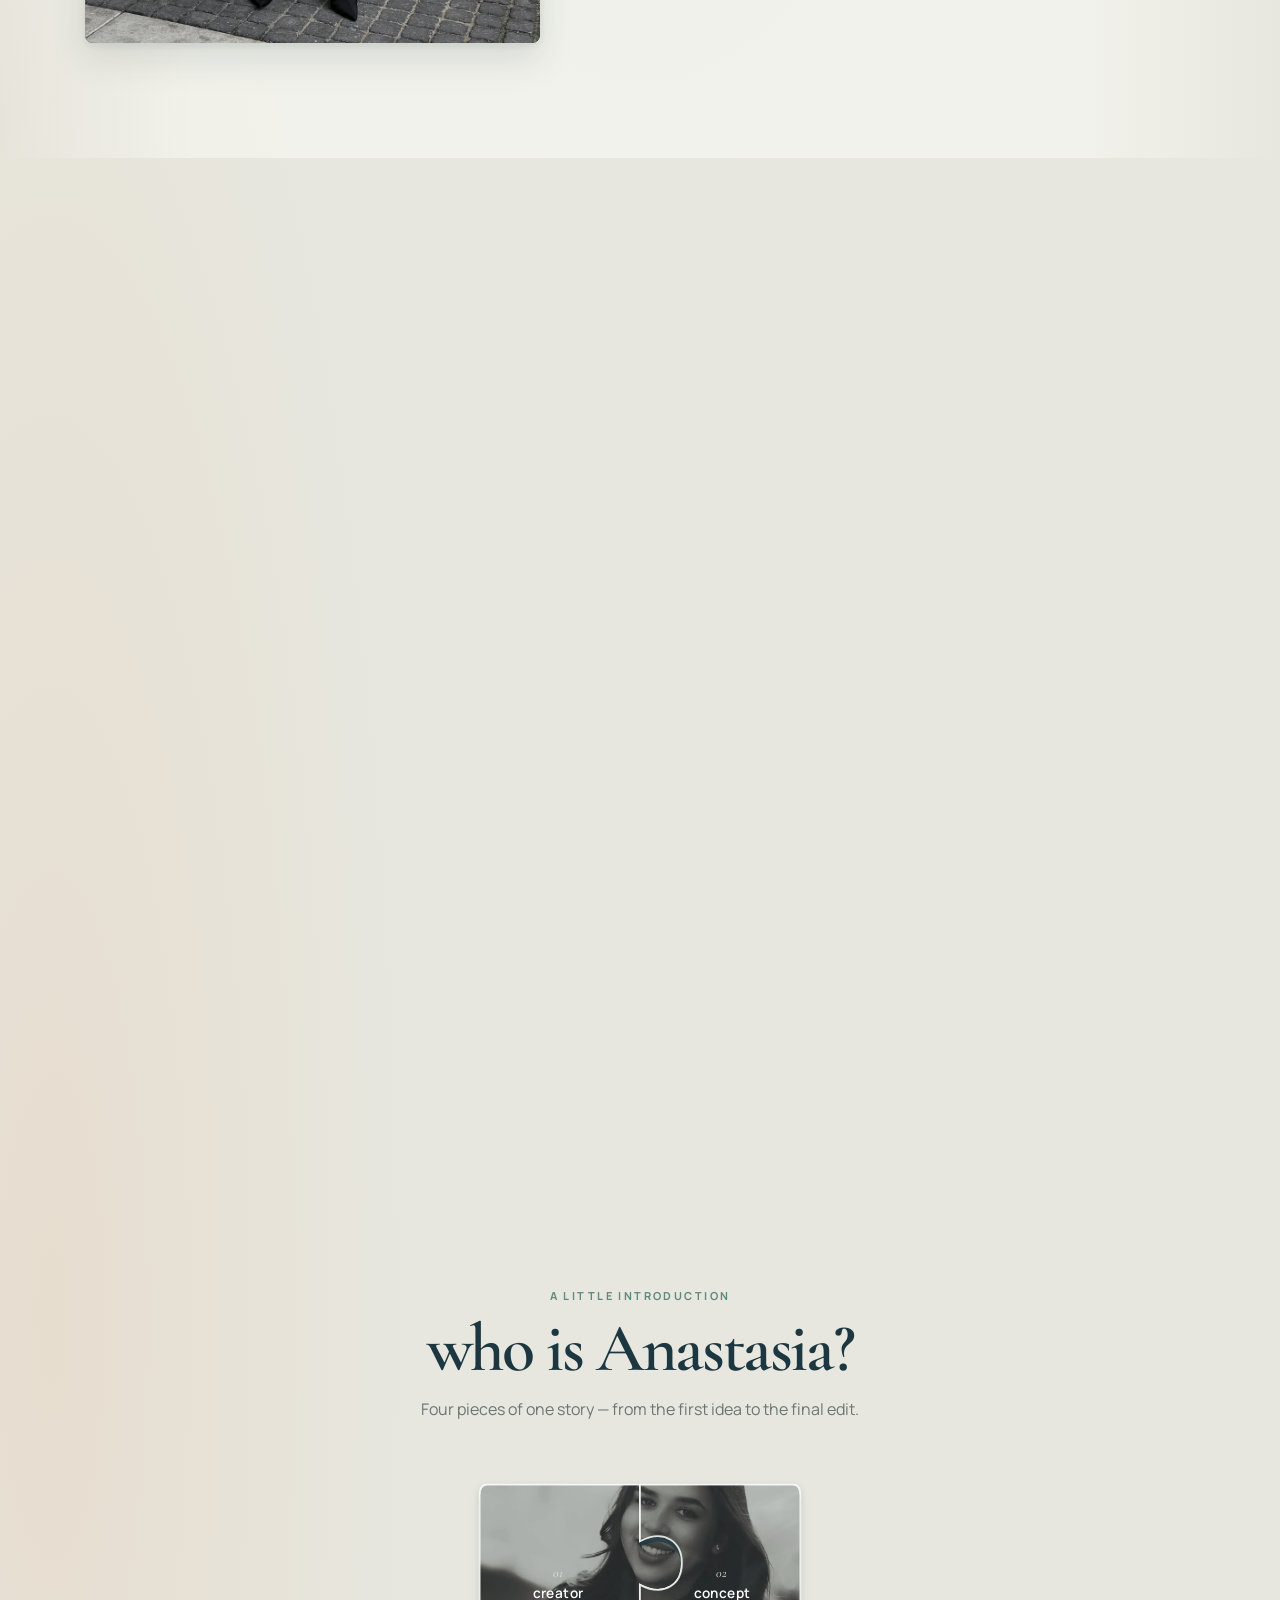
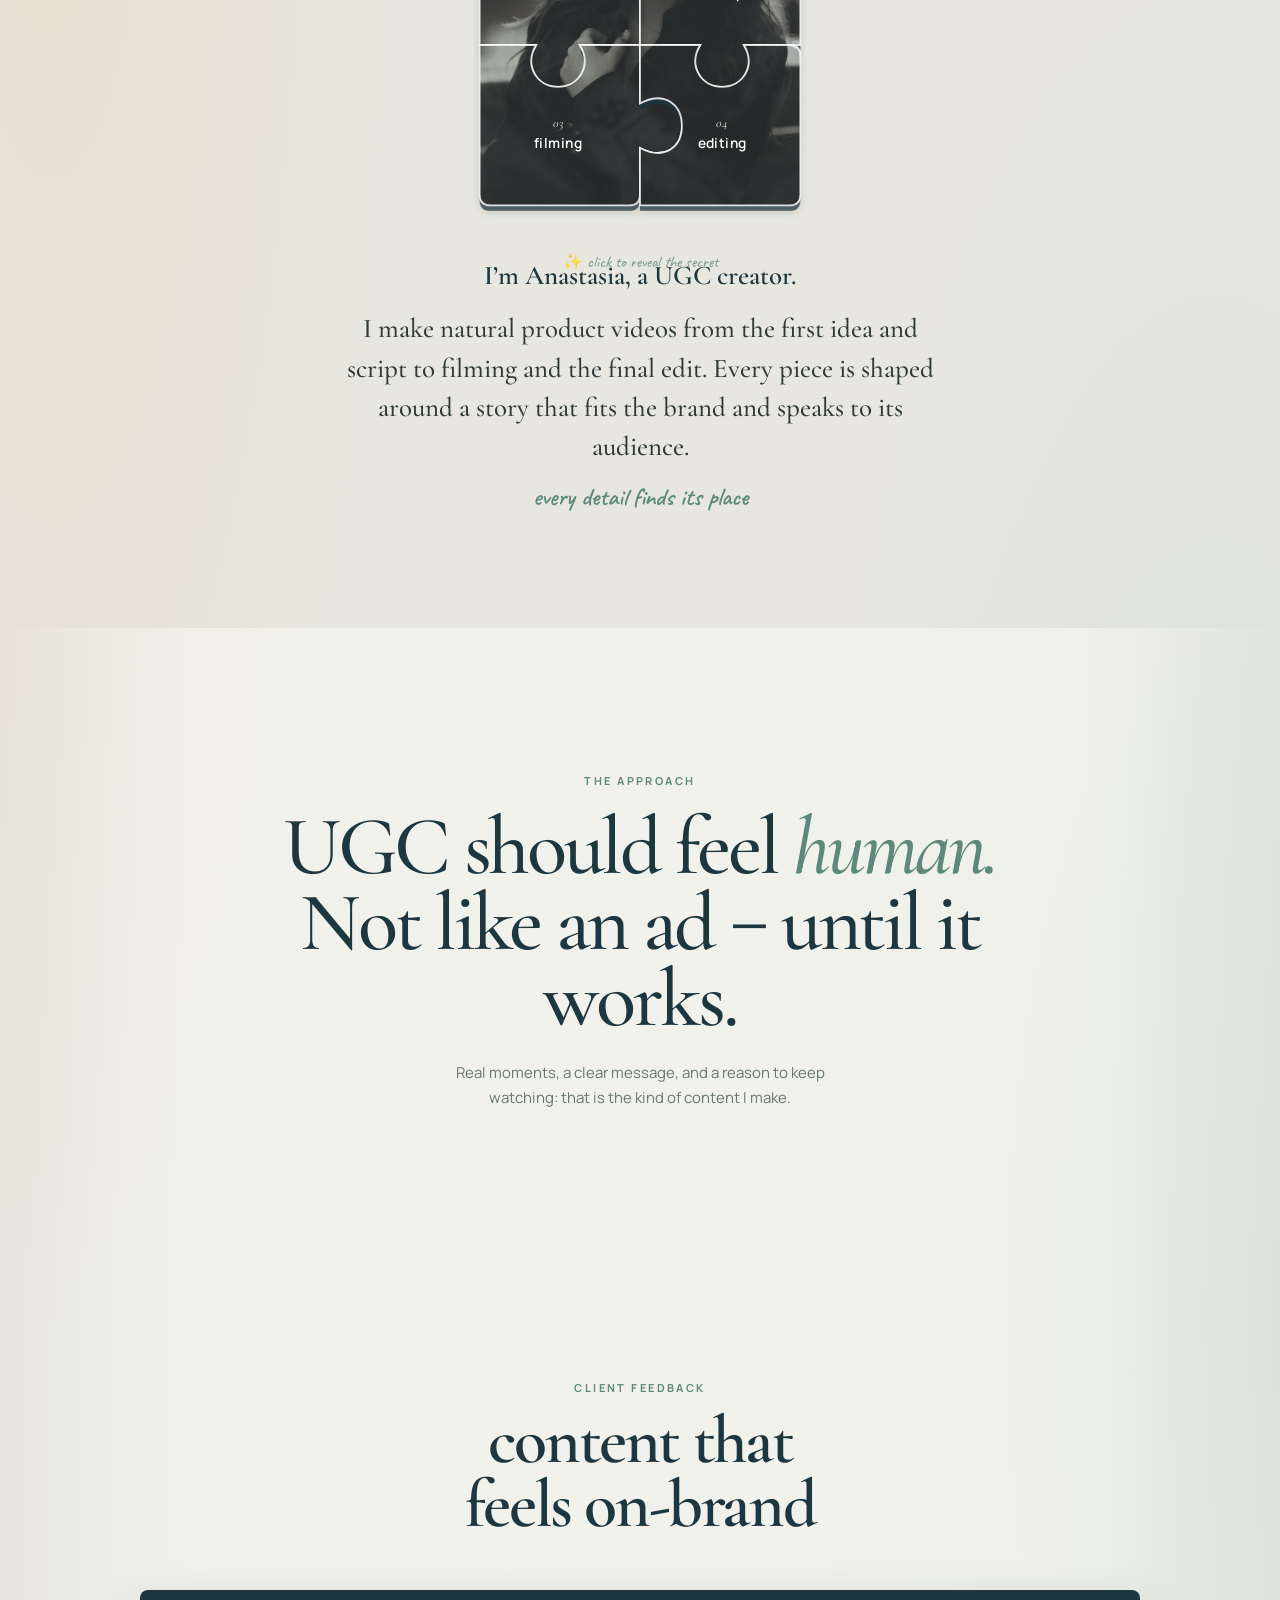
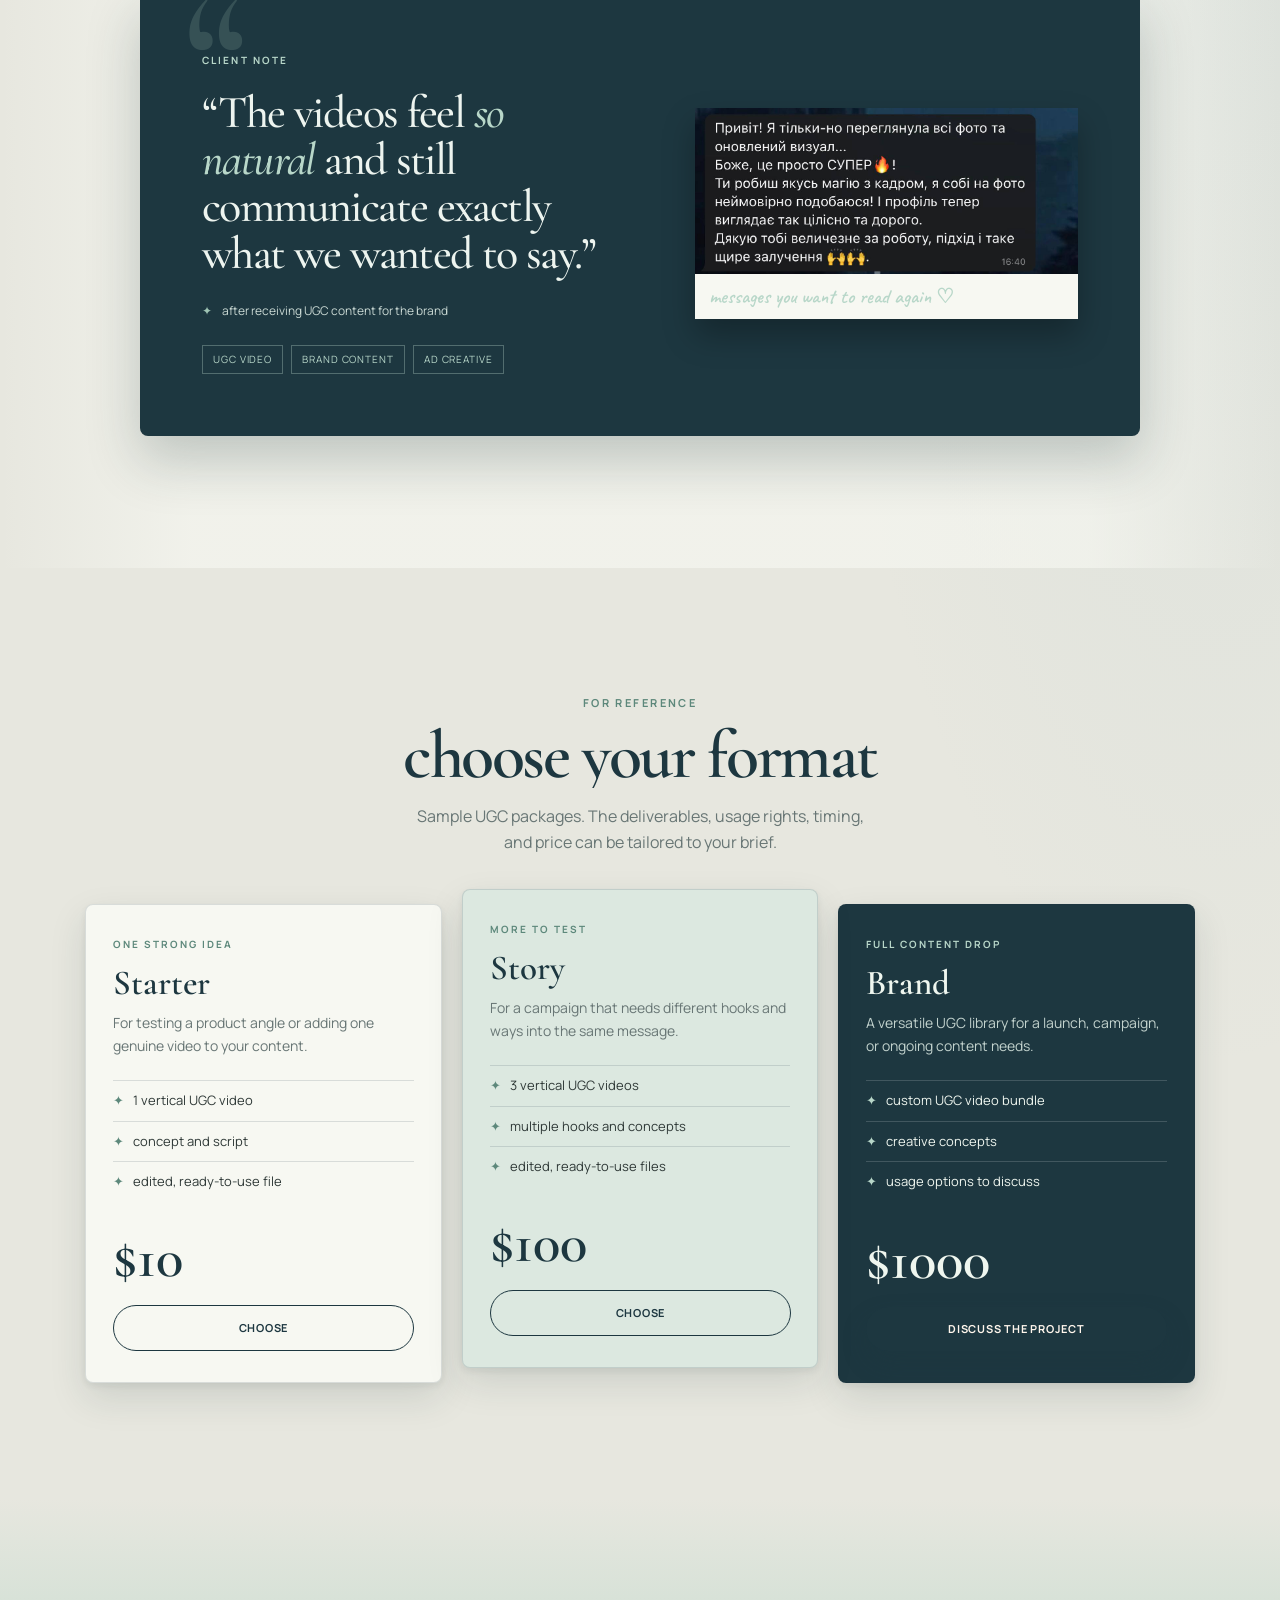
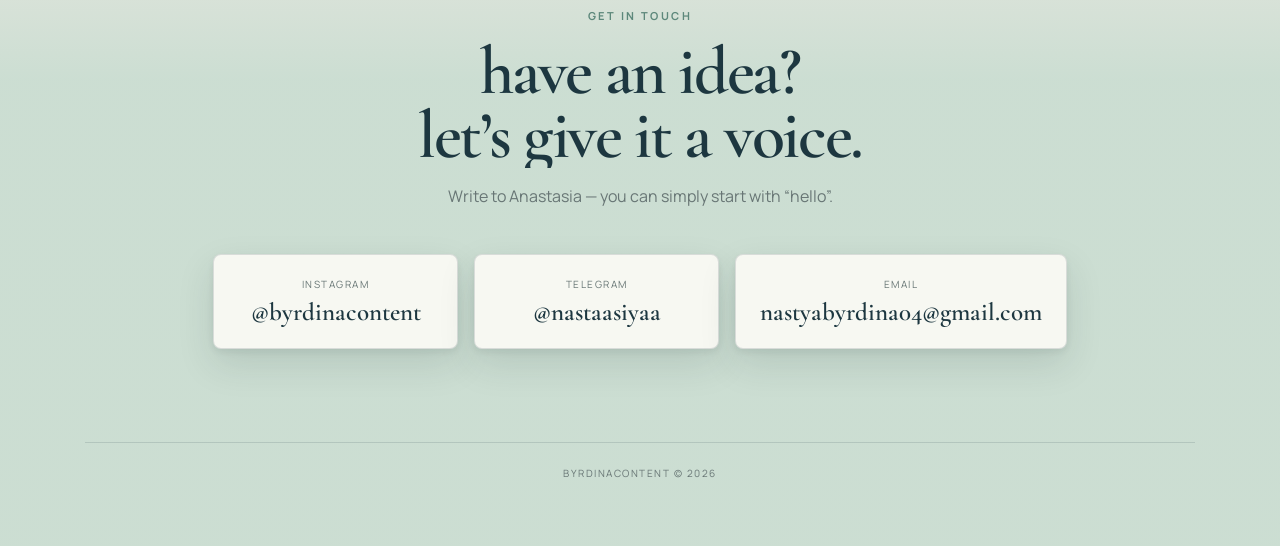
==== commit ebd6a4ea: "Синхронізація інтерактивного пазла у всіх мовах + підказки - Додано інтерактивний клік-пазл у PL та " ====
--- a/en/index.html
+++ b/en/index.html
@@ -110,8 +110,16 @@
     .gallery-note{display:block;text-align:center;margin-top:24px;font:600 27px var(--hand);color:var(--green)}
 
     /* A short creator story, assembled from four puzzle pieces */
-    .story-puzzle{width:min(390px,88vw);margin:28px auto 16px;perspective:900px}
-    .story-puzzle svg{display:block;width:100%;height:auto;overflow:visible}
+    .story-puzzle{width:min(390px,88vw);margin:28px auto 16px;perspective:900px;cursor:pointer;position:relative}
+    .story-puzzle svg{display:block;width:100%;height:auto;overflow:visible;position:relative;z-index:2}
+    .puzzle-secret{position:absolute;inset:0;display:flex;align-items:center;justify-content:center;z-index:1;opacity:0;transition:opacity .8s ease .3s;pointer-events:none;padding:20%}
+    .puzzle-secret p{font:500 clamp(18px,3.2vw,26px)/1.3 var(--serif);color:var(--wine);text-align:center;margin:0}
+    .puzzle-secret em{color:var(--green);font-style:italic}
+    #services.is-open .puzzle-secret{opacity:1}
+    .puzzle-hint{position:absolute;bottom:-32px;left:50%;transform:translateX(-50%);font:500 16px var(--hand);color:var(--green);opacity:0;transition:opacity .6s ease;pointer-events:none;white-space:nowrap;z-index:3}
+    #services.is-assembled:not(.is-open) .puzzle-hint{opacity:.75}
+    #services.is-assembled:not(.is-open) .story-puzzle:hover .puzzle-hint{opacity:1}
+    @media(max-width:760px){.puzzle-hint{bottom:-40px;font-size:14px}}
     .story-piece{transform-box:fill-box;transform-origin:center;transition:transform 1.05s cubic-bezier(.2,.8,.2,1),filter .8s ease}
     .piece-two{transition-delay:.12s}
     .piece-three{transition-delay:.24s}
@@ -134,6 +142,11 @@
     #services.is-assembled .story-piece{transform:translate(0) rotate(0);filter:drop-shadow(0 3px 4px rgba(28,53,55,.18))}
     .has-story-animation #services:not(.is-assembled) .story-copy{opacity:.55}
     .story-copy{transition:opacity .7s ease .35s}
+    #services.is-open .piece-one{transform:translate(-80px,-70px) rotate(-12deg)!important}
+    #services.is-open .piece-two{transform:translate(80px,-70px) rotate(12deg)!important}
+    #services.is-open .piece-three{transform:translate(-80px,70px) rotate(12deg)!important}
+    #services.is-open .piece-four{transform:translate(80px,70px) rotate(-12deg)!important}
+    #services.is-open .story-piece{filter:drop-shadow(0 15px 20px rgba(28,53,55,.3))!important}
 
     /* Manifesto */
     .manifesto{padding:140px 0;text-align:center;overflow:hidden}
@@ -376,6 +389,10 @@
           <p class="sub">Four pieces of one story — from the first idea to the final edit.</p>
         </div>
         <figure class="story-puzzle reveal" aria-hidden="true">
+          <div class="puzzle-secret">
+            <p>Sometimes you need to <em>take apart</em><br>to see the <em>real</em> picture.</p>
+          </div>
+          <span class="puzzle-hint">✨ click to reveal the secret</span>
           <svg viewBox="-34 -34 428 428" role="presentation">
             <defs>
               <path id="story-piece-1" d="M12 4H180V66C207 52 226 67 226 90C226 113 207 128 180 114V180H114C128 204 112 226 90 226C68 226 52 204 66 180H4V16Q4 4 12 4Z"/>
@@ -389,25 +406,25 @@
             </defs>
             <g class="story-piece piece-one">
               <use href="#story-piece-1" transform="translate(0 6)"/>
-              <image class="piece-image" href="../img/nastasia-01.webp" x="0" y="0" width="360" height="360" preserveAspectRatio="xMidYMid slice" clip-path="url(#story-clip-1)"/>
+              <image class="piece-image" href="../img/nastasia-puzzle.webp" x="0" y="0" width="360" height="360" preserveAspectRatio="xMidYMid slice" clip-path="url(#story-clip-1)"/>
               <use class="piece-tint" href="#story-piece-1"/><use class="piece-edge" href="#story-piece-1"/>
               <text class="piece-number" x="90" y="105">01</text><text class="piece-label" x="90" y="128">creator</text>
             </g>
             <g class="story-piece piece-two">
               <use href="#story-piece-2" transform="translate(0 6)"/>
-              <image class="piece-image" href="../img/nastasia-01.webp" x="0" y="0" width="360" height="360" preserveAspectRatio="xMidYMid slice" clip-path="url(#story-clip-2)"/>
+              <image class="piece-image" href="../img/nastasia-puzzle.webp" x="0" y="0" width="360" height="360" preserveAspectRatio="xMidYMid slice" clip-path="url(#story-clip-2)"/>
               <use class="piece-tint" href="#story-piece-2"/><use class="piece-edge" href="#story-piece-2"/>
               <text class="piece-number" x="270" y="105">02</text><text class="piece-label" x="270" y="128">concept</text>
             </g>
             <g class="story-piece piece-three">
               <use href="#story-piece-3" transform="translate(0 6)"/>
-              <image class="piece-image" href="../img/nastasia-01.webp" x="0" y="0" width="360" height="360" preserveAspectRatio="xMidYMid slice" clip-path="url(#story-clip-3)"/>
+              <image class="piece-image" href="../img/nastasia-puzzle.webp" x="0" y="0" width="360" height="360" preserveAspectRatio="xMidYMid slice" clip-path="url(#story-clip-3)"/>
               <use class="piece-tint" href="#story-piece-3"/><use class="piece-edge" href="#story-piece-3"/>
               <text class="piece-number" x="90" y="270">03</text><text class="piece-label" x="90" y="293">filming</text>
             </g>
             <g class="story-piece piece-four">
               <use href="#story-piece-4" transform="translate(0 6)"/>
-              <image class="piece-image" href="../img/nastasia-01.webp" x="0" y="0" width="360" height="360" preserveAspectRatio="xMidYMid slice" clip-path="url(#story-clip-4)"/>
+              <image class="piece-image" href="../img/nastasia-puzzle.webp" x="0" y="0" width="360" height="360" preserveAspectRatio="xMidYMid slice" clip-path="url(#story-clip-4)"/>
               <use class="piece-tint" href="#story-piece-4"/><use class="piece-edge" href="#story-piece-4"/>
               <text class="piece-number" x="270" y="270">04</text><text class="piece-label" x="270" y="293">editing</text>
             </g>
@@ -540,6 +557,17 @@
       }
     }
 
+    // Interactive puzzle - click to toggle open/closed
+    const puzzleFigure = document.querySelector('.story-puzzle');
+    const storySection = document.querySelector('#services');
+    if (puzzleFigure && storySection) {
+      puzzleFigure.addEventListener('click', () => {
+        if (storySection.classList.contains('is-assembled')) {
+          storySection.classList.toggle('is-open');
+        }
+      });
+    }
+
     // Multi-language preservation
     document.querySelectorAll('[data-language]').forEach(link=>{
       link.href+=location.search+location.hash;
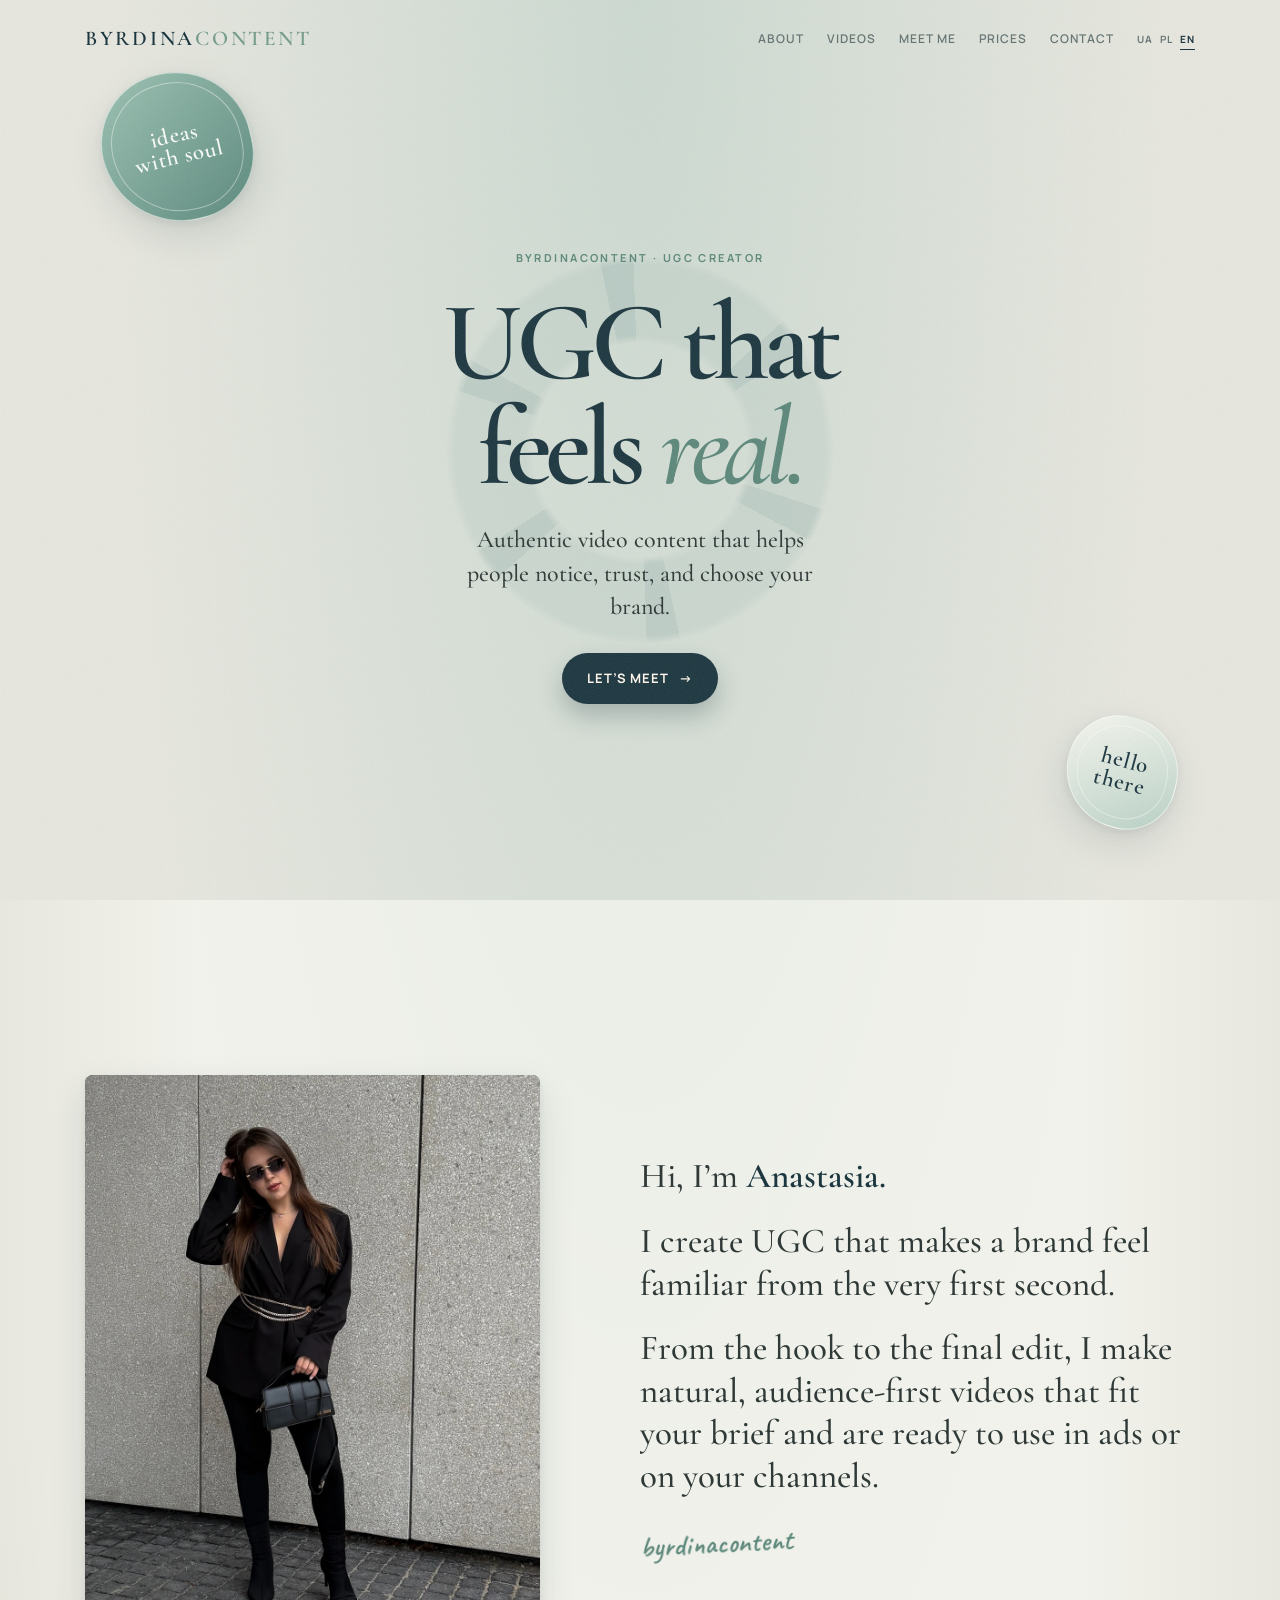
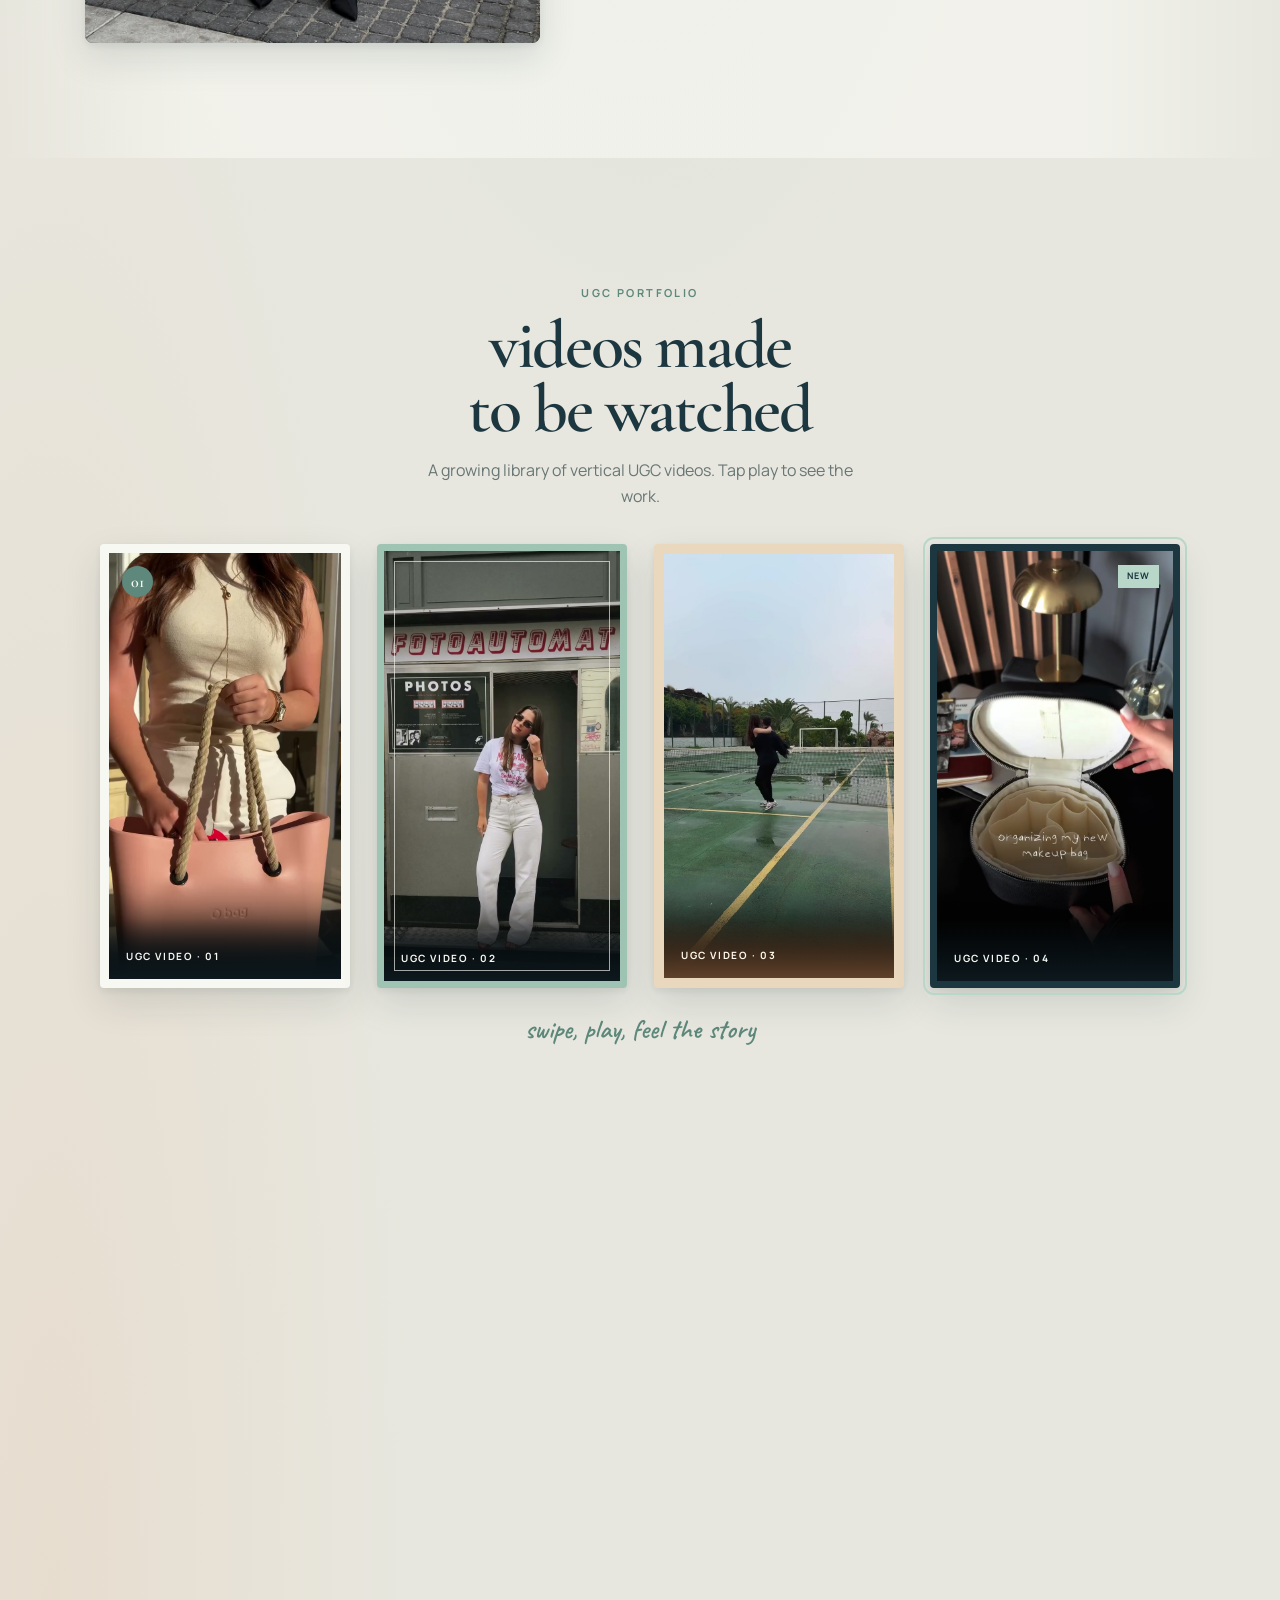
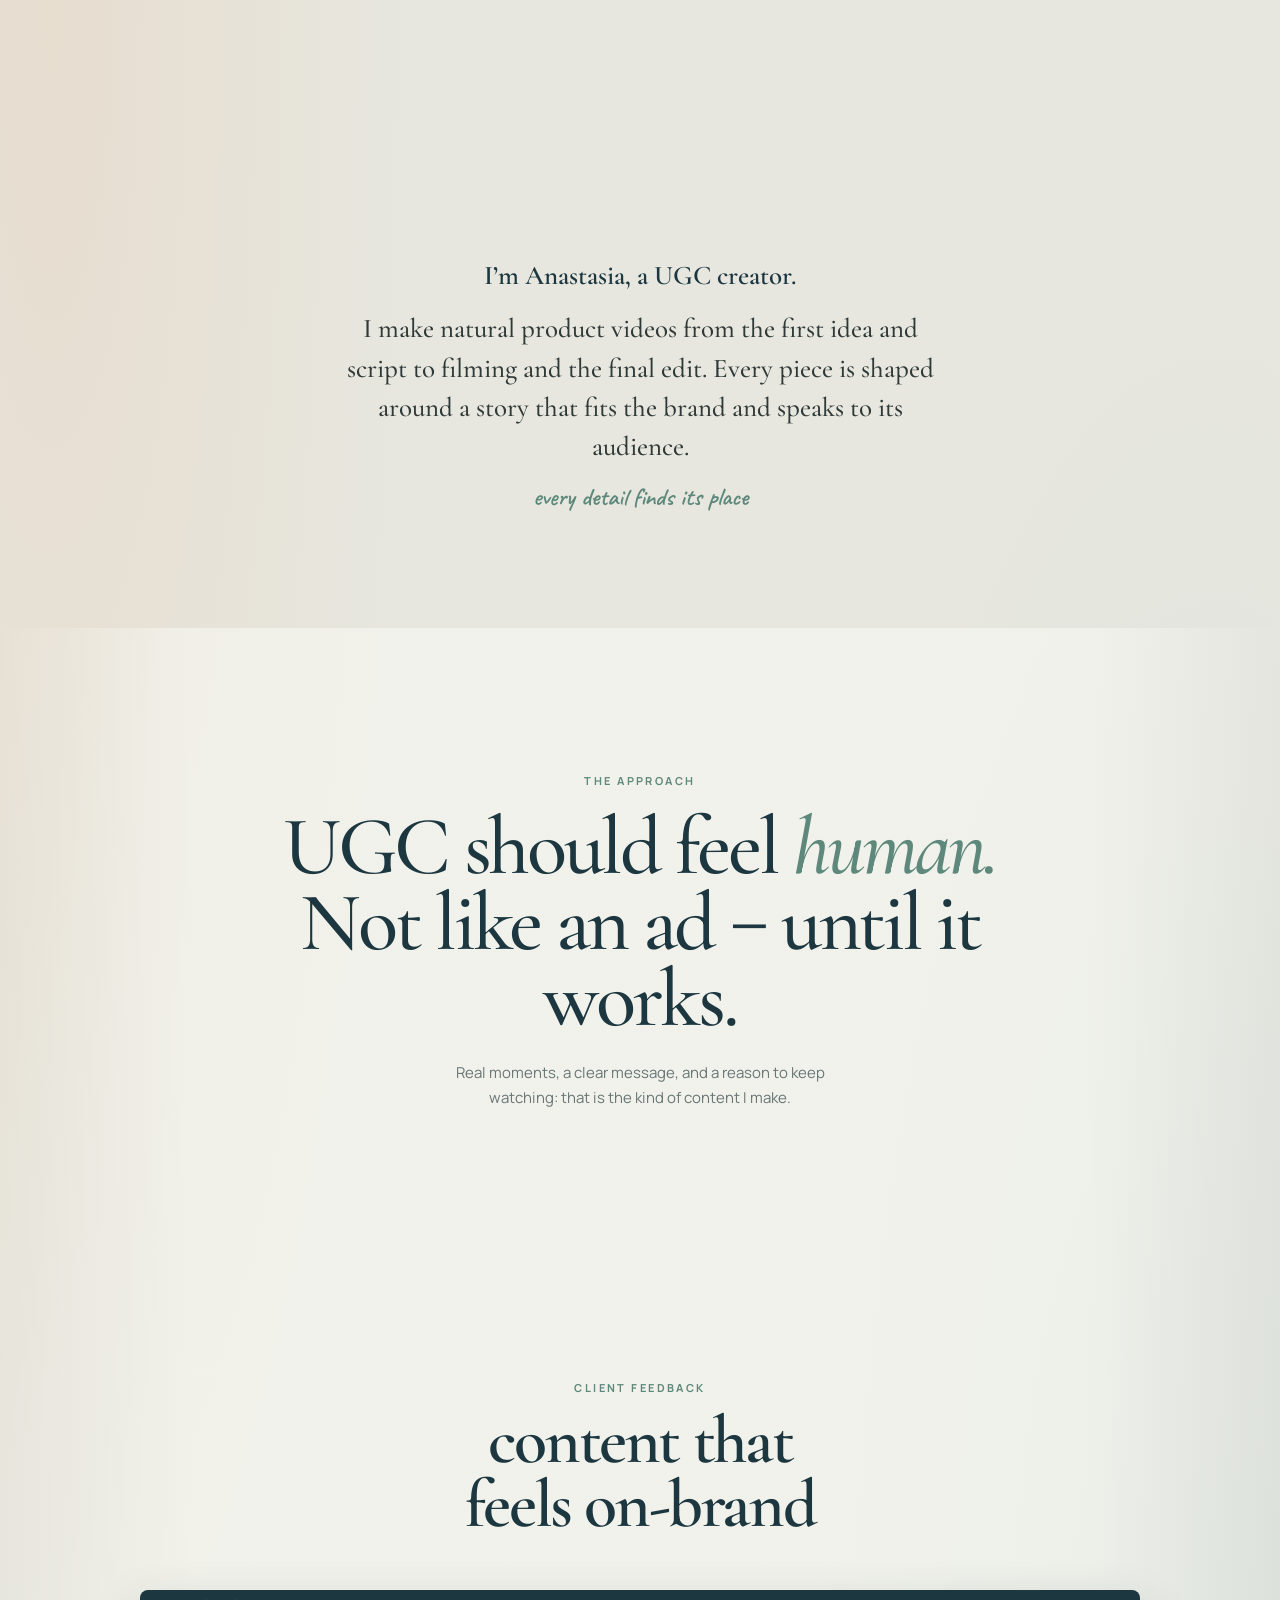
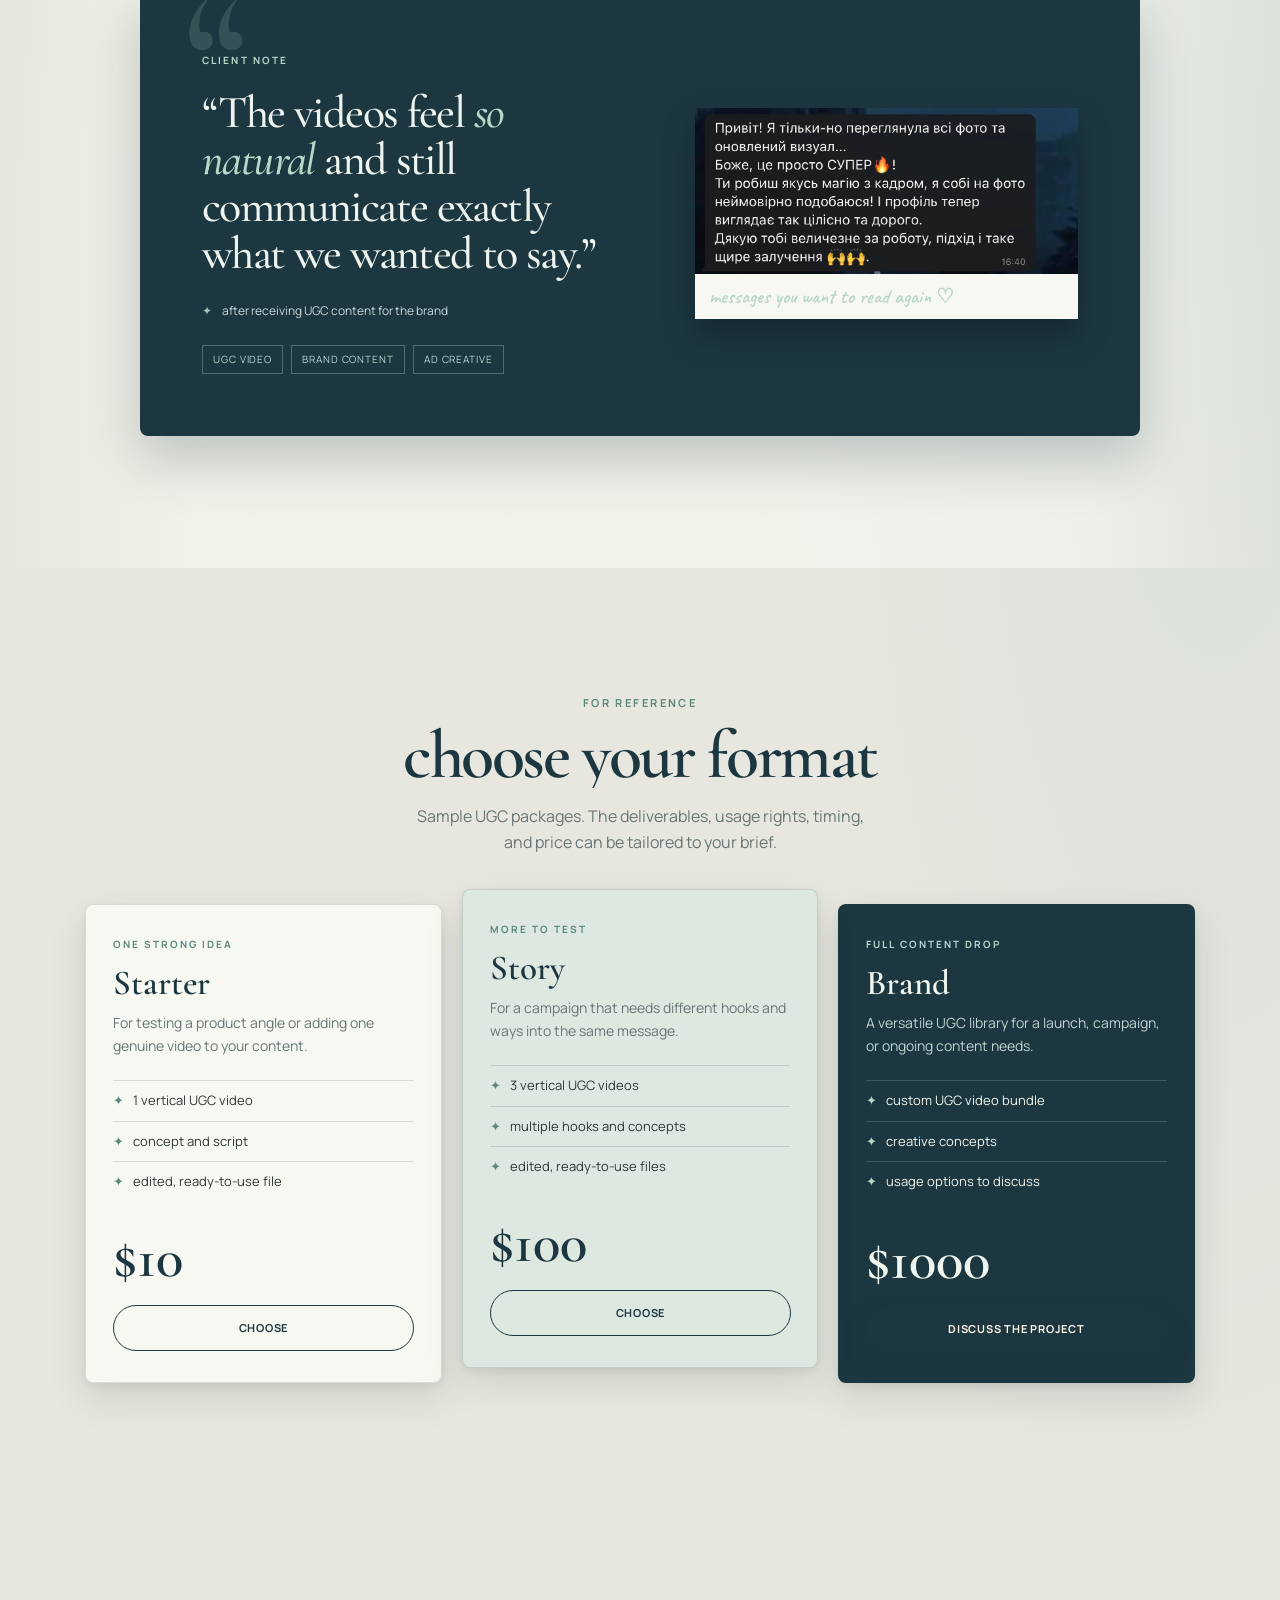
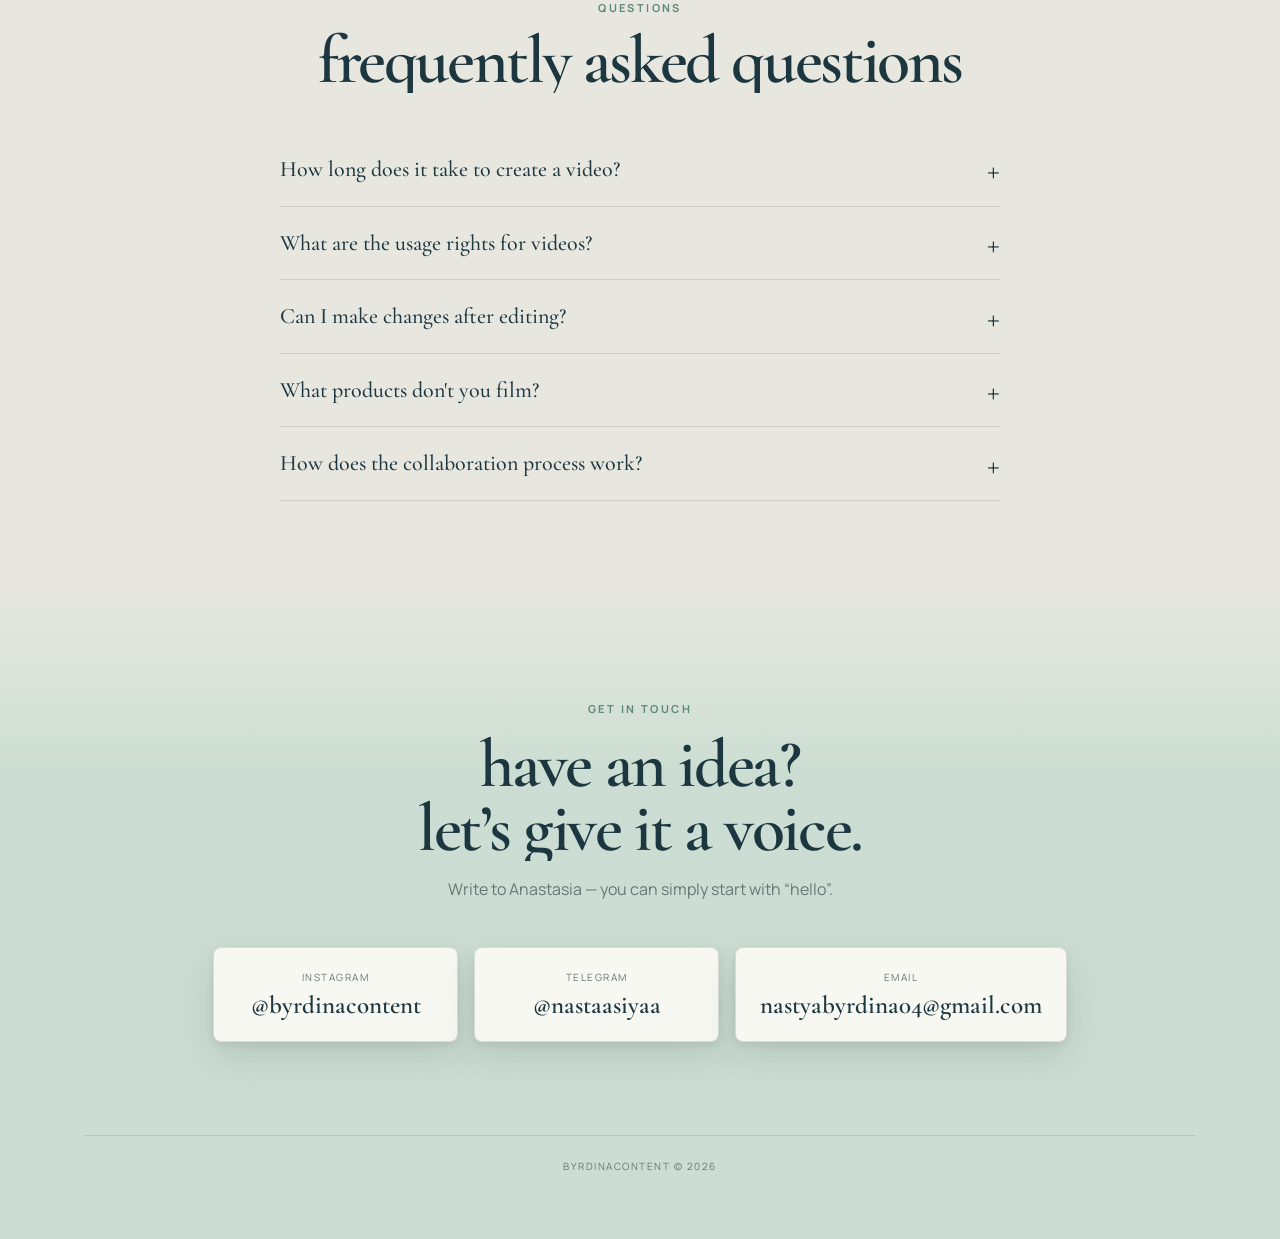
==== commit 7c3fca58: "Додано UX покращення та FAQ секцію у всі мови Phase 2 & 3: UX improvements + Content optimization  Д" ====
--- a/en/index.html
+++ b/en/index.html
@@ -203,6 +203,23 @@
     .email-address{display:block;overflow-wrap:anywhere;margin-top:4px;color:var(--wine);font:600 clamp(20px,5.5vw,25px) var(--serif)}
     .email-card:hover .email-address{text-decoration:underline;text-underline-offset:4px}
     .footer{margin-top:94px;padding:22px 0;text-align:center;color:var(--muted);font-size:10px;letter-spacing:.15em;text-transform:uppercase;border-top:1px solid var(--line)}
+
+    /* Floating CTA */
+    .floating-cta{position:fixed;bottom:24px;right:24px;z-index:90;opacity:0;transform:translateY(20px) scale(.92);transition:opacity .4s ease,transform .4s cubic-bezier(.2,.7,.2,1);pointer-events:none}
+    .floating-cta.show{opacity:1;transform:translateY(0) scale(1);pointer-events:auto}
+    .floating-cta .btn{box-shadow:0 8px 16px rgba(29,55,64,.32),0 20px 40px rgba(29,55,64,.24)}
+    @media(max-width:760px){.floating-cta{bottom:16px;right:16px}.floating-cta .btn{padding:13px 20px;font-size:11px}}
+
+    /* FAQ Section */
+    .faq{padding:90px 0}
+    .faq-list{max-width:720px;margin:40px auto 0}
+    .faq-item{border-bottom:1px solid var(--line)}
+    .faq-q{width:100%;text-align:left;background:none;border:none;cursor:pointer;padding:22px 50px 22px 0;position:relative;font:500 clamp(18px,2.4vw,22px)/1.3 var(--serif);color:var(--wine);transition:color .3s}
+    .faq-q:hover{color:var(--green)}
+    .faq-q:after{content:'+';position:absolute;right:0;top:50%;transform:translateY(-50%);font-size:32px;font-weight:300;transition:transform .3s,color .3s}
+    .faq-item.open .faq-q:after{transform:translateY(-50%) rotate(45deg);color:var(--green)}
+    .faq-a{overflow:hidden;max-height:0;transition:max-height .4s cubic-bezier(.2,.7,.2,1)}
+    .faq-a-inner{padding:0 0 24px;color:var(--muted);line-height:1.7}
 
     /* Animation effects */
     .reveal{opacity:1;transform:none}
@@ -503,6 +520,35 @@
       </div>
     </section>
 
+    <section class="faq section" id="faq">
+      <div class="wrap reveal">
+        <p class="eyebrow" style="text-align:center">questions</p>
+        <h2 class="title">frequently asked questions</h2>
+        <div class="faq-list">
+          <div class="faq-item">
+            <button class="faq-q">How long does it take to create a video?</button>
+            <div class="faq-a"><div class="faq-a-inner">Usually 5-7 business days from brief to final file. Rush orders are discussed separately.</div></div>
+          </div>
+          <div class="faq-item">
+            <button class="faq-q">What are the usage rights for videos?</button>
+            <div class="faq-a"><div class="faq-a-inner">We discuss individually: unlimited use is possible or a specific period and platforms.</div></div>
+          </div>
+          <div class="faq-item">
+            <button class="faq-q">Can I make changes after editing?</button>
+            <div class="faq-a"><div class="faq-a-inner">Yes, one round of revisions is included. Additional rounds are by agreement.</div></div>
+          </div>
+          <div class="faq-item">
+            <button class="faq-q">What products don't you film?</button>
+            <div class="faq-a"><div class="faq-a-inner">I don't work with alcohol, tobacco, gambling, and products that contradict my values.</div></div>
+          </div>
+          <div class="faq-item">
+            <button class="faq-q">How does the collaboration process work?</button>
+            <div class="faq-a"><div class="faq-a-inner">Brief → concept and script → your approval → filming → editing → final file.</div></div>
+          </div>
+        </div>
+      </div>
+    </section>
+
     <section class="contact" id="contact">
       <div class="wrap reveal">
         <span class="eyebrow">get in touch</span>
@@ -527,6 +573,10 @@
     </section>
   </main>
 
+  <div class="floating-cta" id="floatingCta">
+    <a class="btn" href="#contact">Get in touch →</a>
+  </div>
+
   <script>
     document.querySelector('#year').textContent=new Date().getFullYear();
 
@@ -567,6 +617,41 @@
         }
       });
     }
+
+    // Floating CTA - show after scrolling past hero
+    const floatingCta = document.getElementById('floatingCta');
+    if (floatingCta) {
+      let lastScroll = 0;
+      window.addEventListener('scroll', () => {
+        const heroHeight = document.querySelector('.hero')?.offsetHeight || 800;
+        const currentScroll = window.pageYOffset;
+        if (currentScroll > heroHeight && currentScroll > lastScroll) {
+          floatingCta.classList.add('show');
+        } else if (currentScroll < heroHeight - 100) {
+          floatingCta.classList.remove('show');
+        }
+        lastScroll = currentScroll;
+      }, { passive: true });
+    }
+
+    // FAQ accordion
+    document.querySelectorAll('.faq-q').forEach(btn => {
+      btn.addEventListener('click', () => {
+        const item = btn.parentElement;
+        const answer = item.querySelector('.faq-a');
+        const isOpen = item.classList.contains('open');
+
+        document.querySelectorAll('.faq-item').forEach(i => {
+          i.classList.remove('open');
+          i.querySelector('.faq-a').style.maxHeight = '0';
+        });
+
+        if (!isOpen) {
+          item.classList.add('open');
+          answer.style.maxHeight = answer.scrollHeight + 'px';
+        }
+      });
+    });
 
     // Multi-language preservation
     document.querySelectorAll('[data-language]').forEach(link=>{
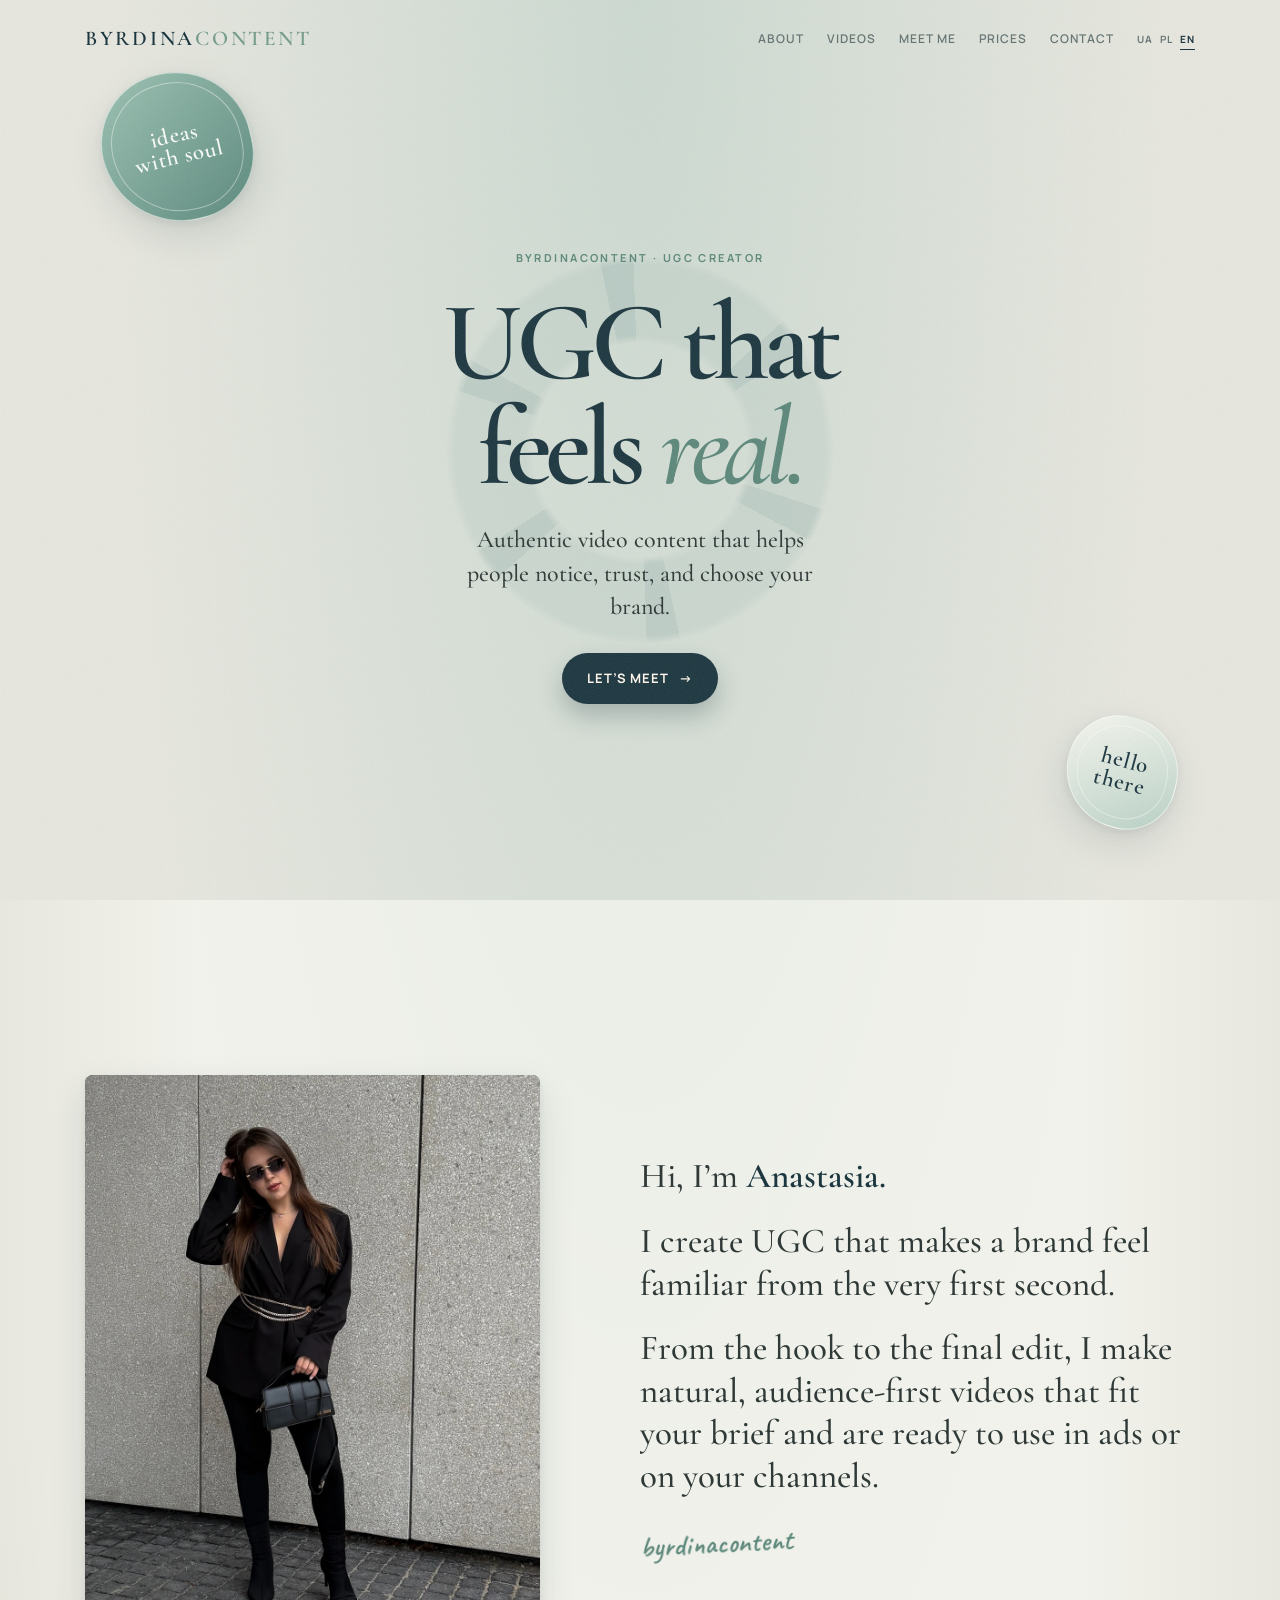
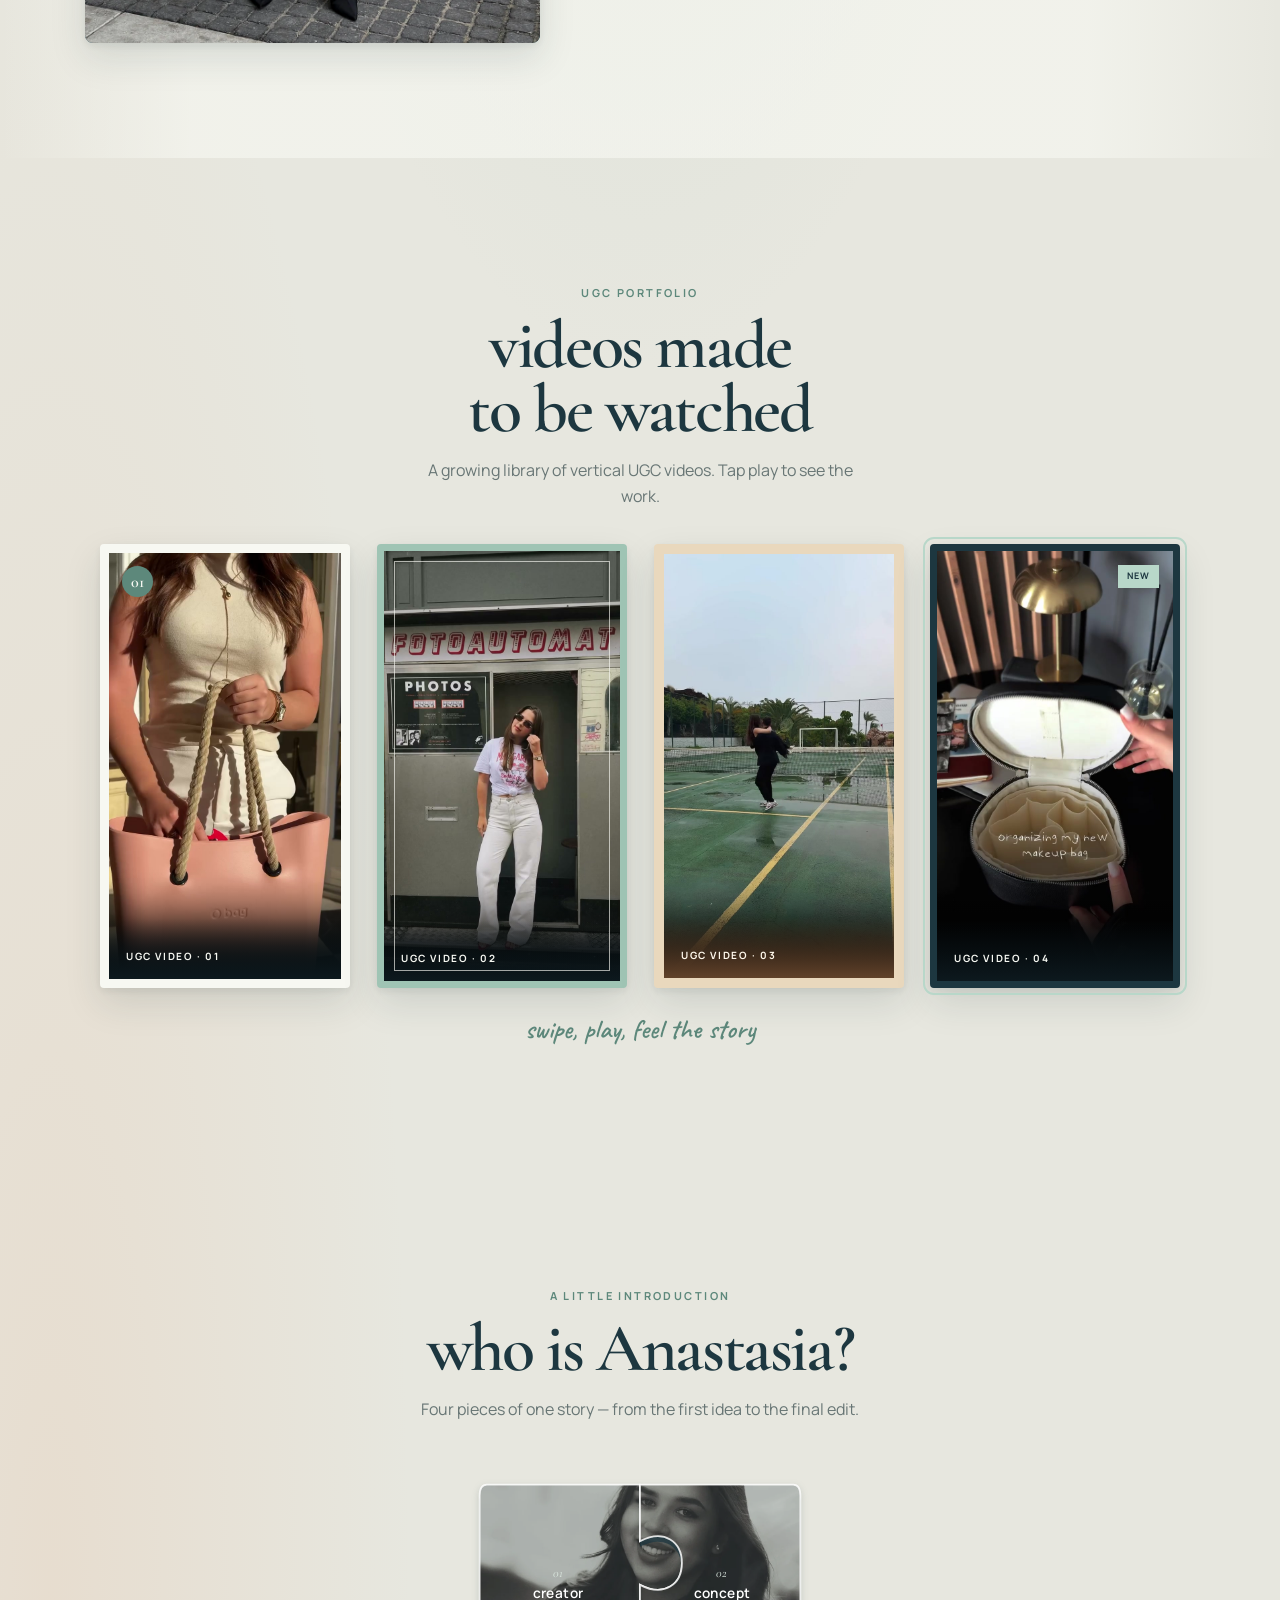
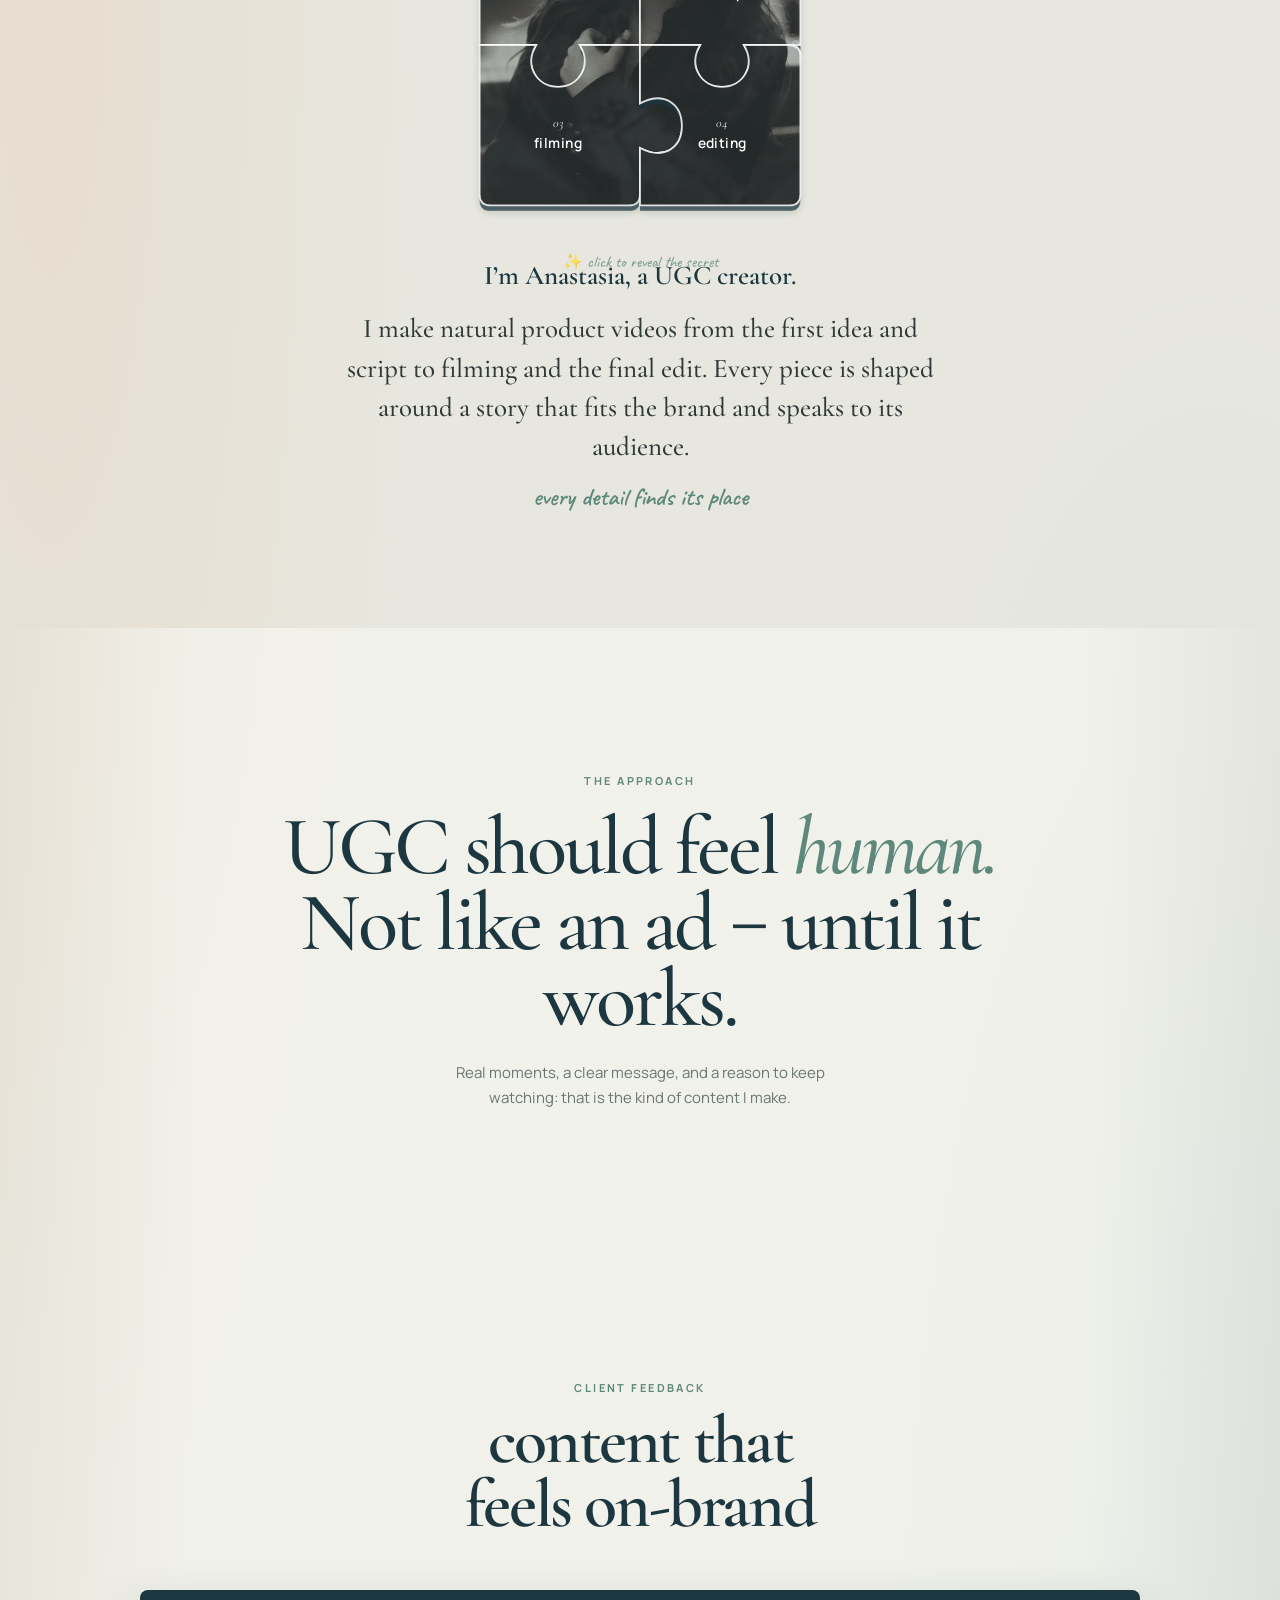
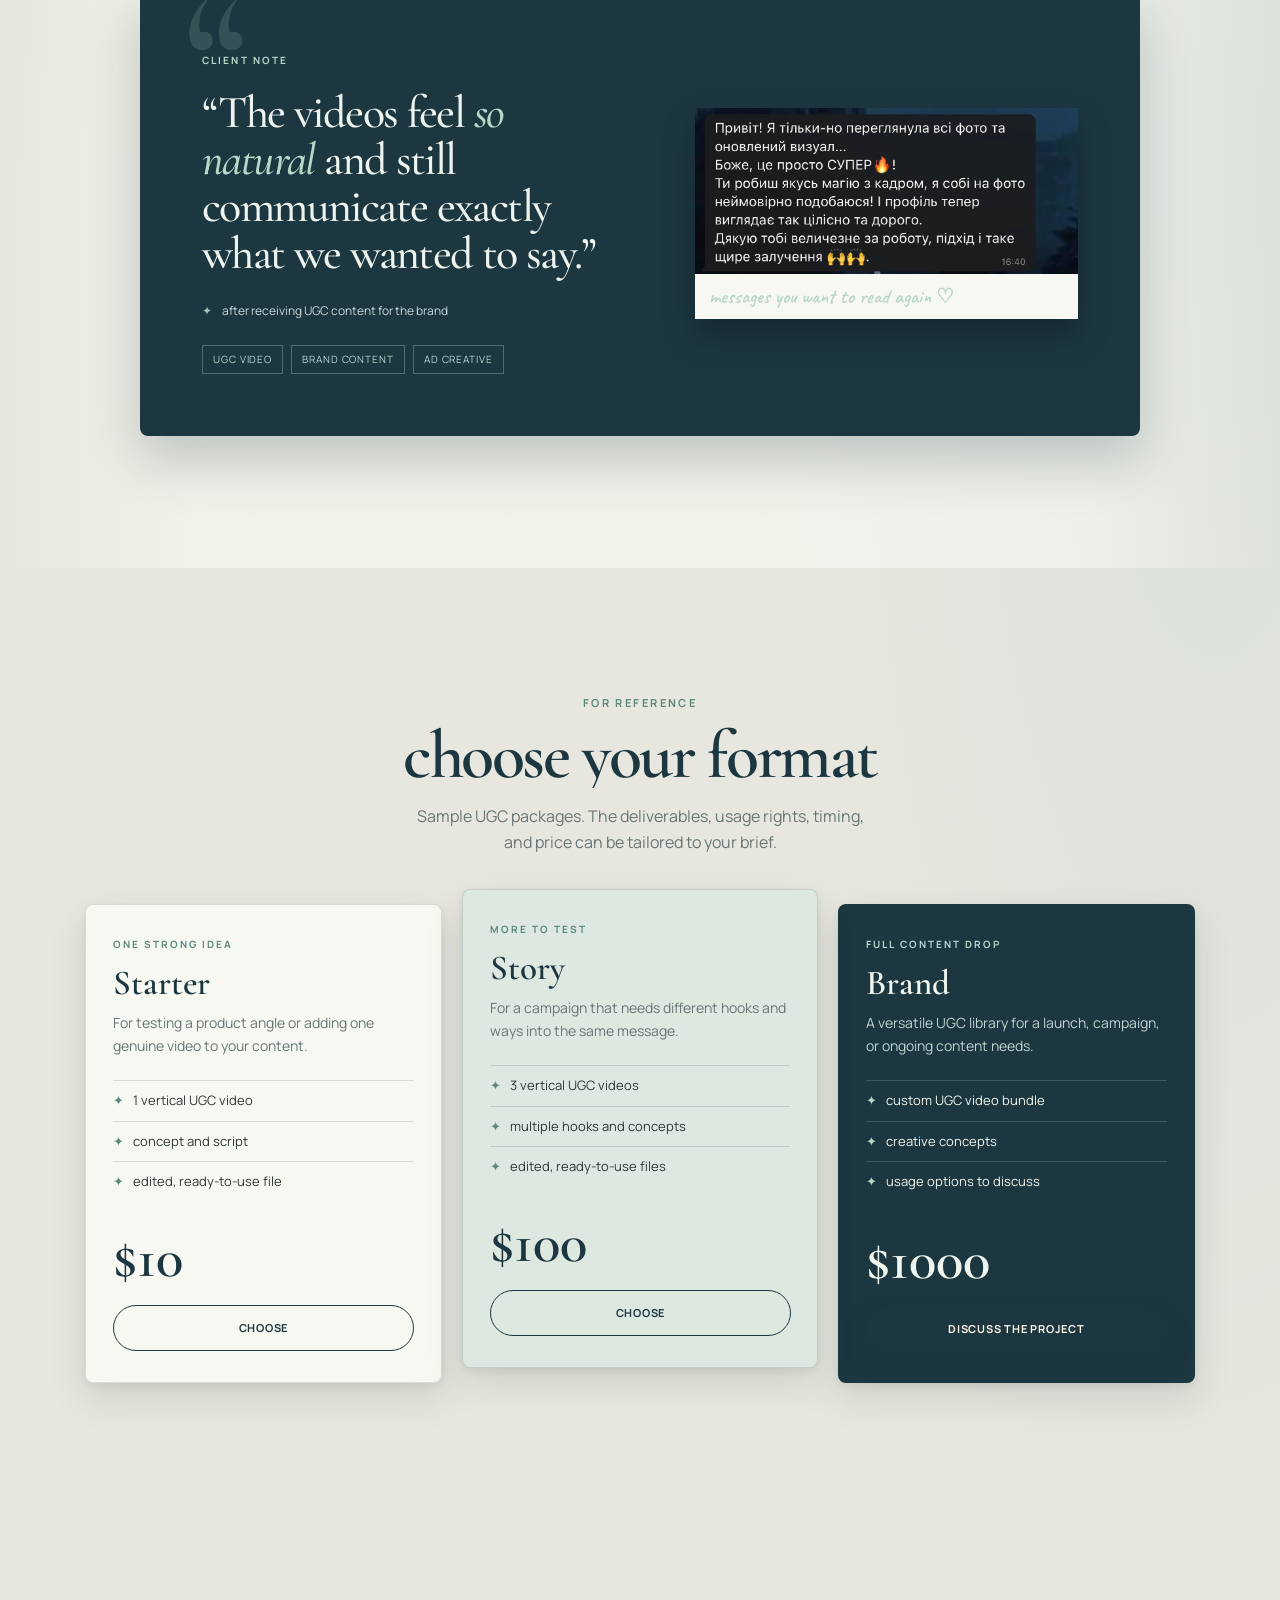
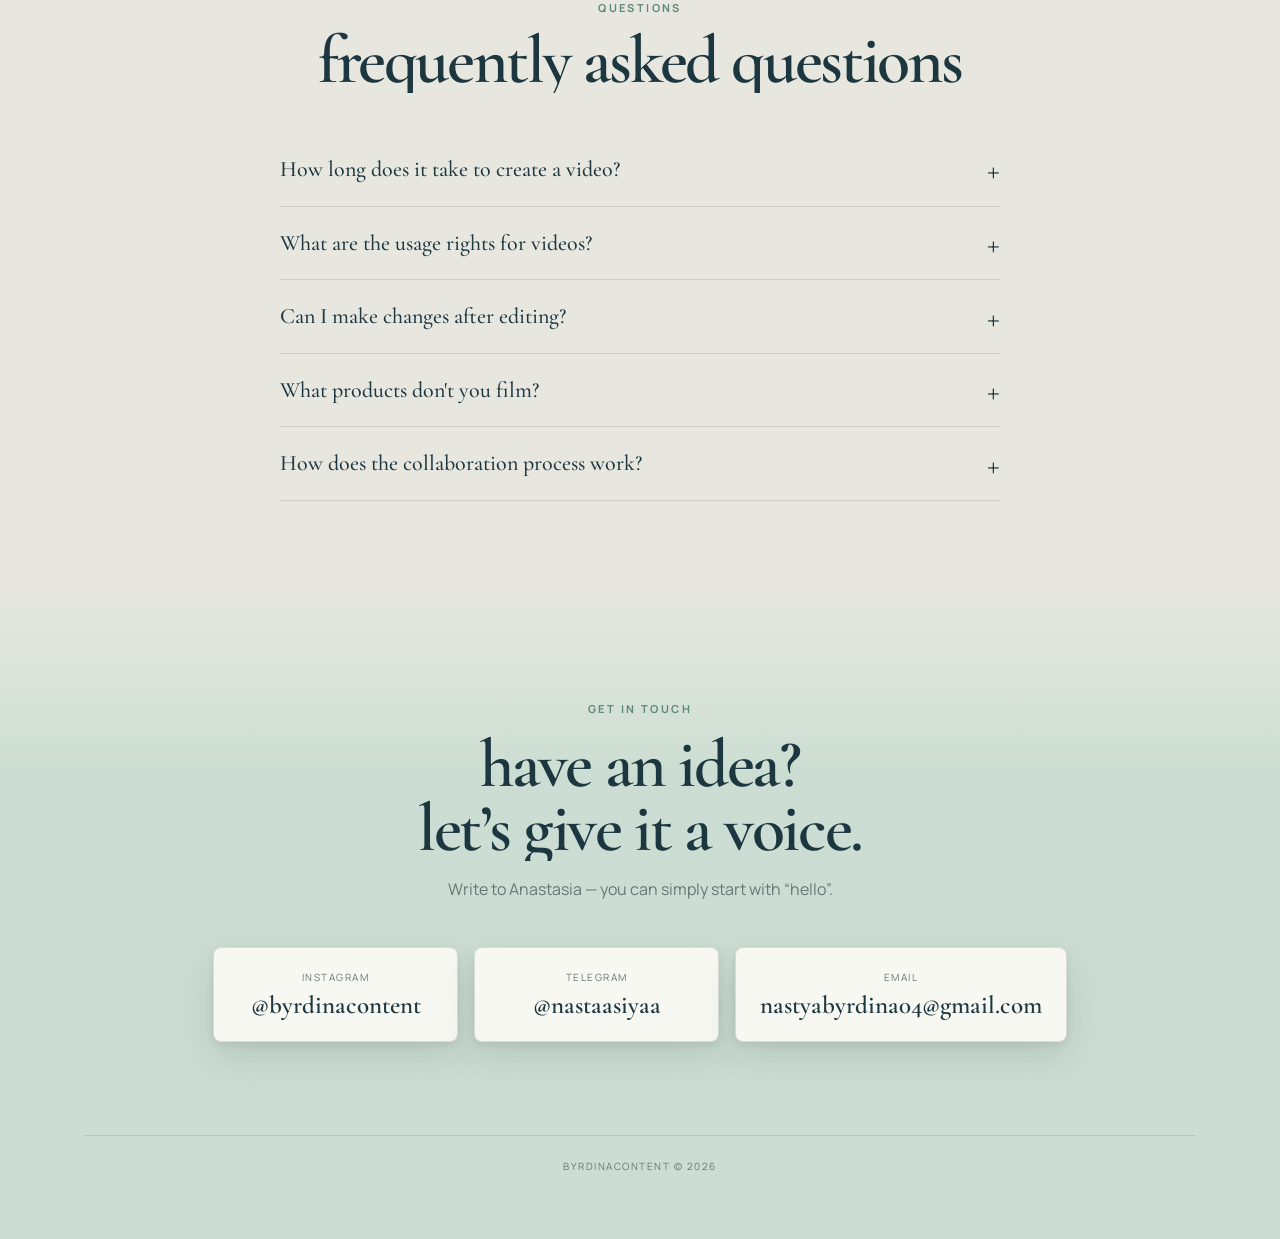
==== commit d58fc71f: "Fix puzzle hint text wrapping across all language versions Changed .puzzle-hint CSS from white-space" ====
--- a/en/index.html
+++ b/en/index.html
@@ -116,7 +116,7 @@
     .puzzle-secret p{font:500 clamp(18px,3.2vw,26px)/1.3 var(--serif);color:var(--wine);text-align:center;margin:0}
     .puzzle-secret em{color:var(--green);font-style:italic}
     #services.is-open .puzzle-secret{opacity:1}
-    .puzzle-hint{position:absolute;bottom:-32px;left:50%;transform:translateX(-50%);font:500 16px var(--hand);color:var(--green);opacity:0;transition:opacity .6s ease;pointer-events:none;white-space:nowrap;z-index:3}
+    .puzzle-hint{position:absolute;bottom:-32px;left:50%;transform:translateX(-50%);font:500 16px var(--hand);color:var(--green);opacity:0;transition:opacity .6s ease;pointer-events:none;white-space:normal;text-align:center;max-width:90%;z-index:3}
     #services.is-assembled:not(.is-open) .puzzle-hint{opacity:.75}
     #services.is-assembled:not(.is-open) .story-puzzle:hover .puzzle-hint{opacity:1}
     @media(max-width:760px){.puzzle-hint{bottom:-40px;font-size:14px}}
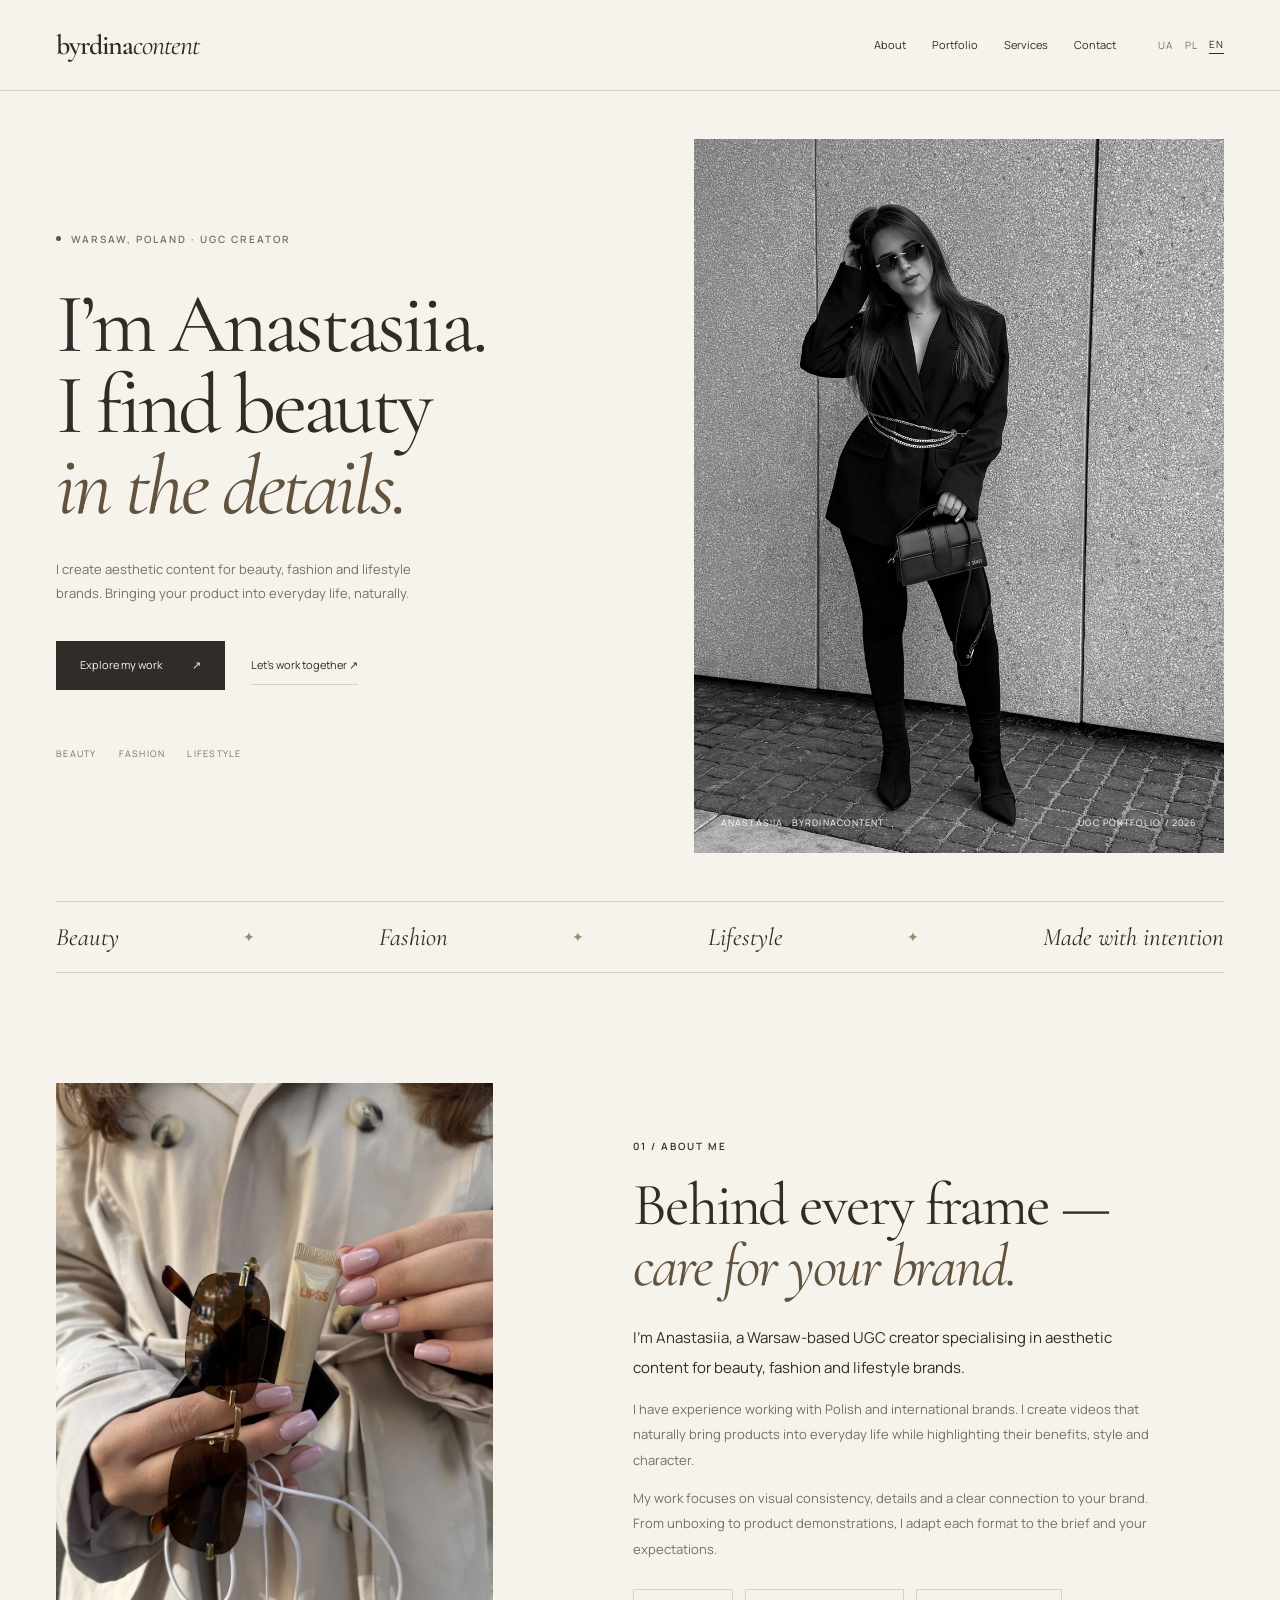
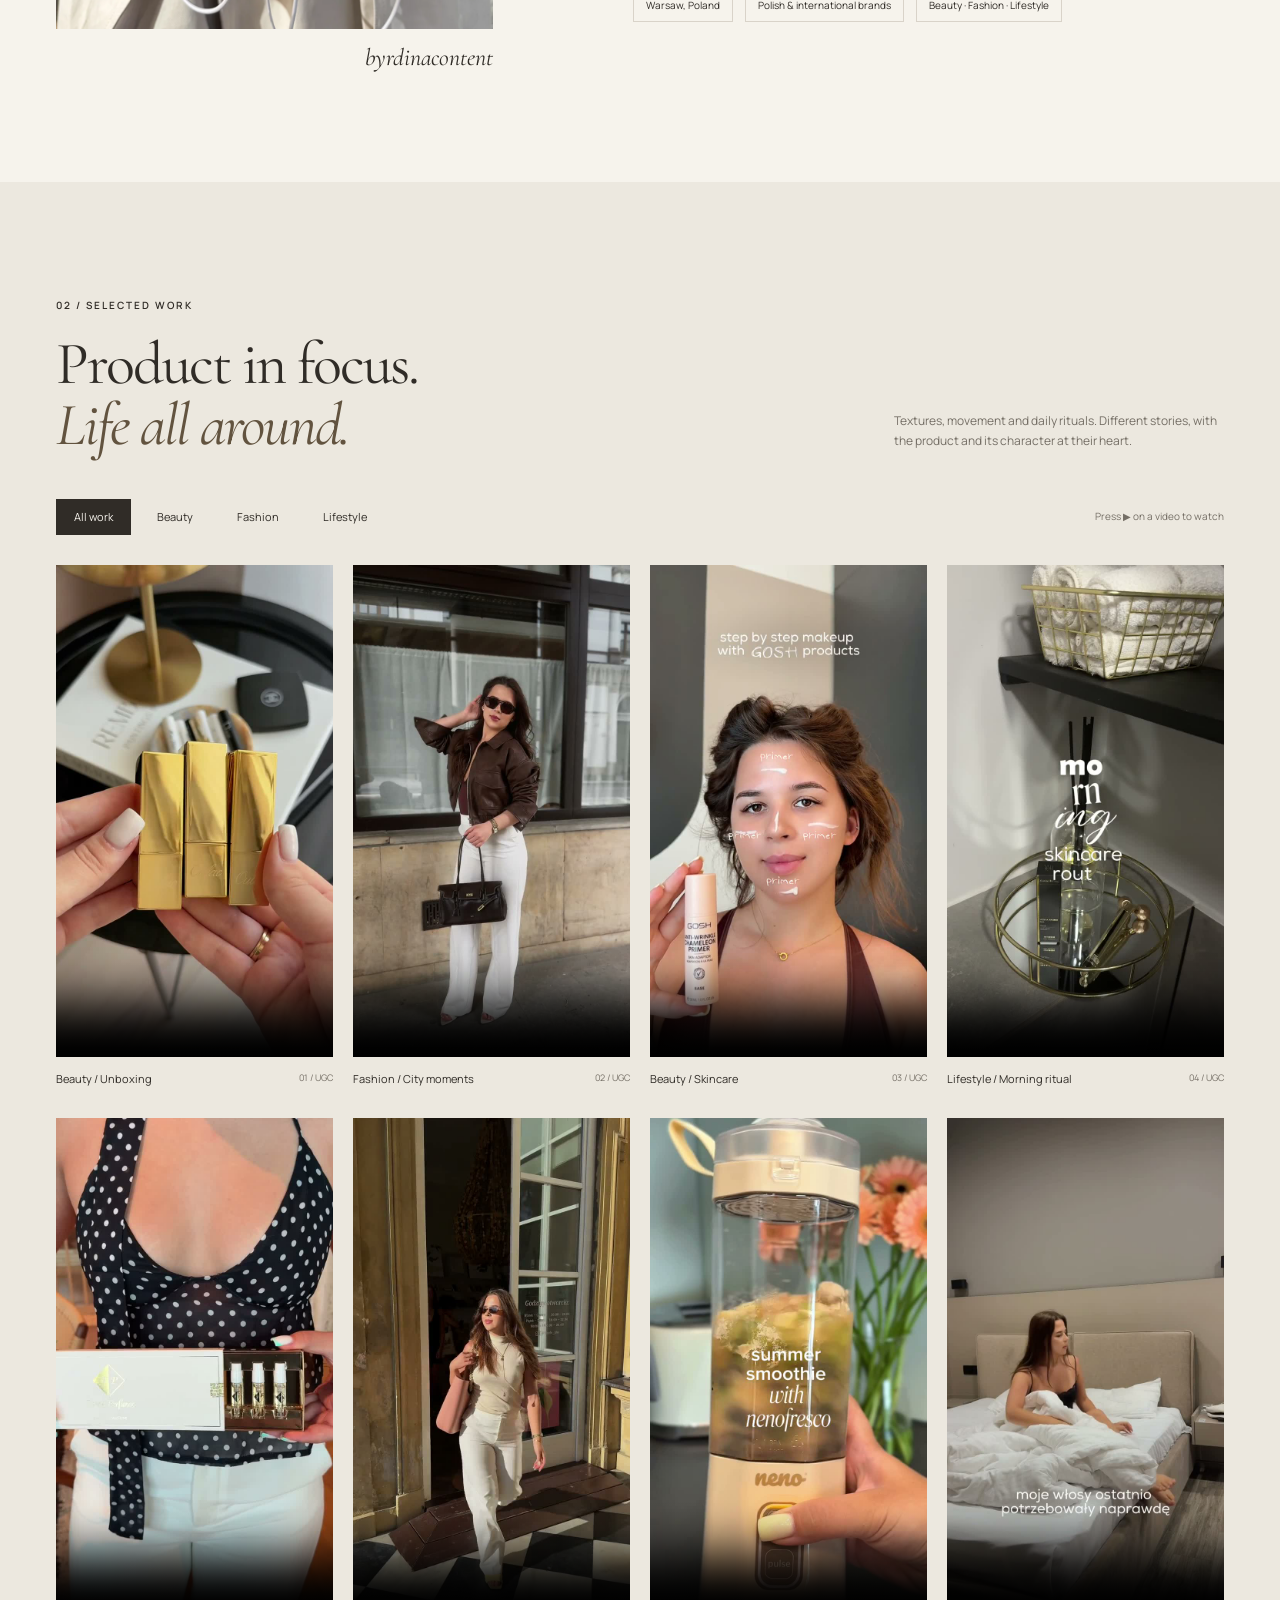
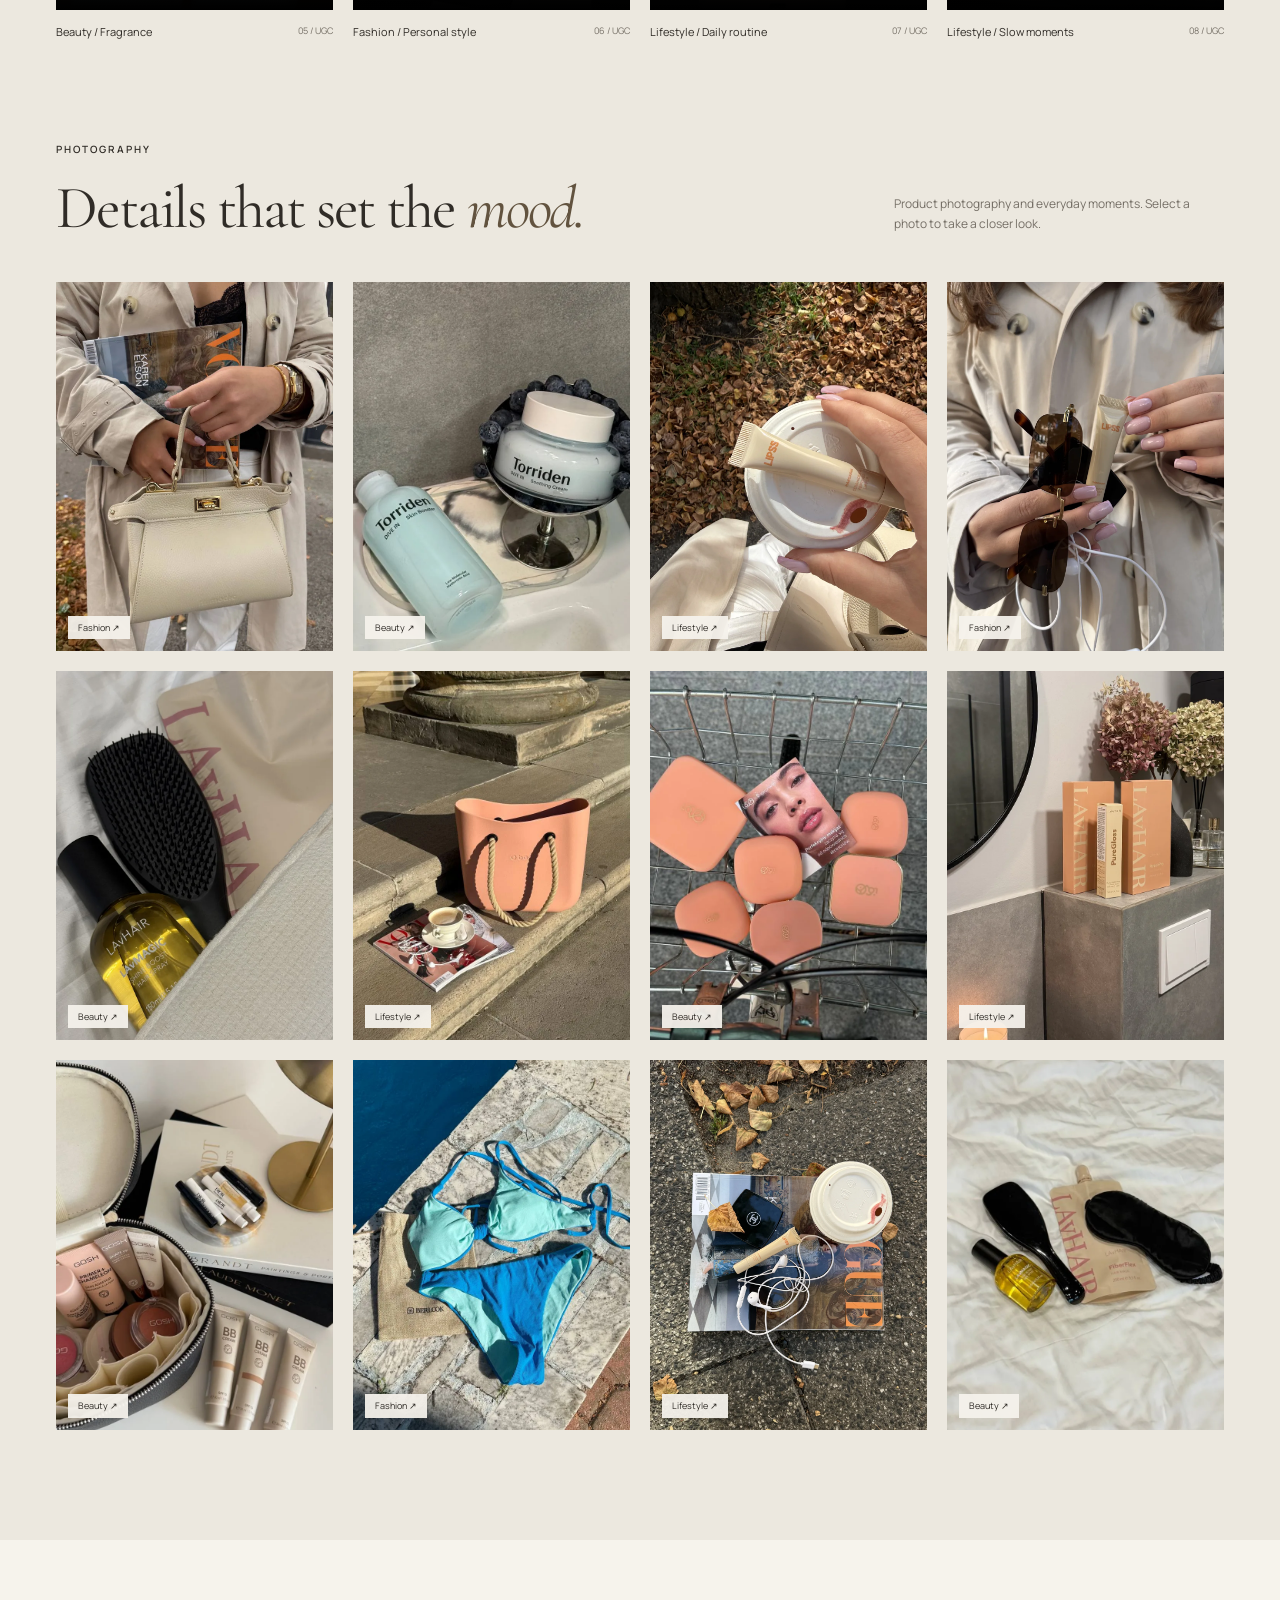
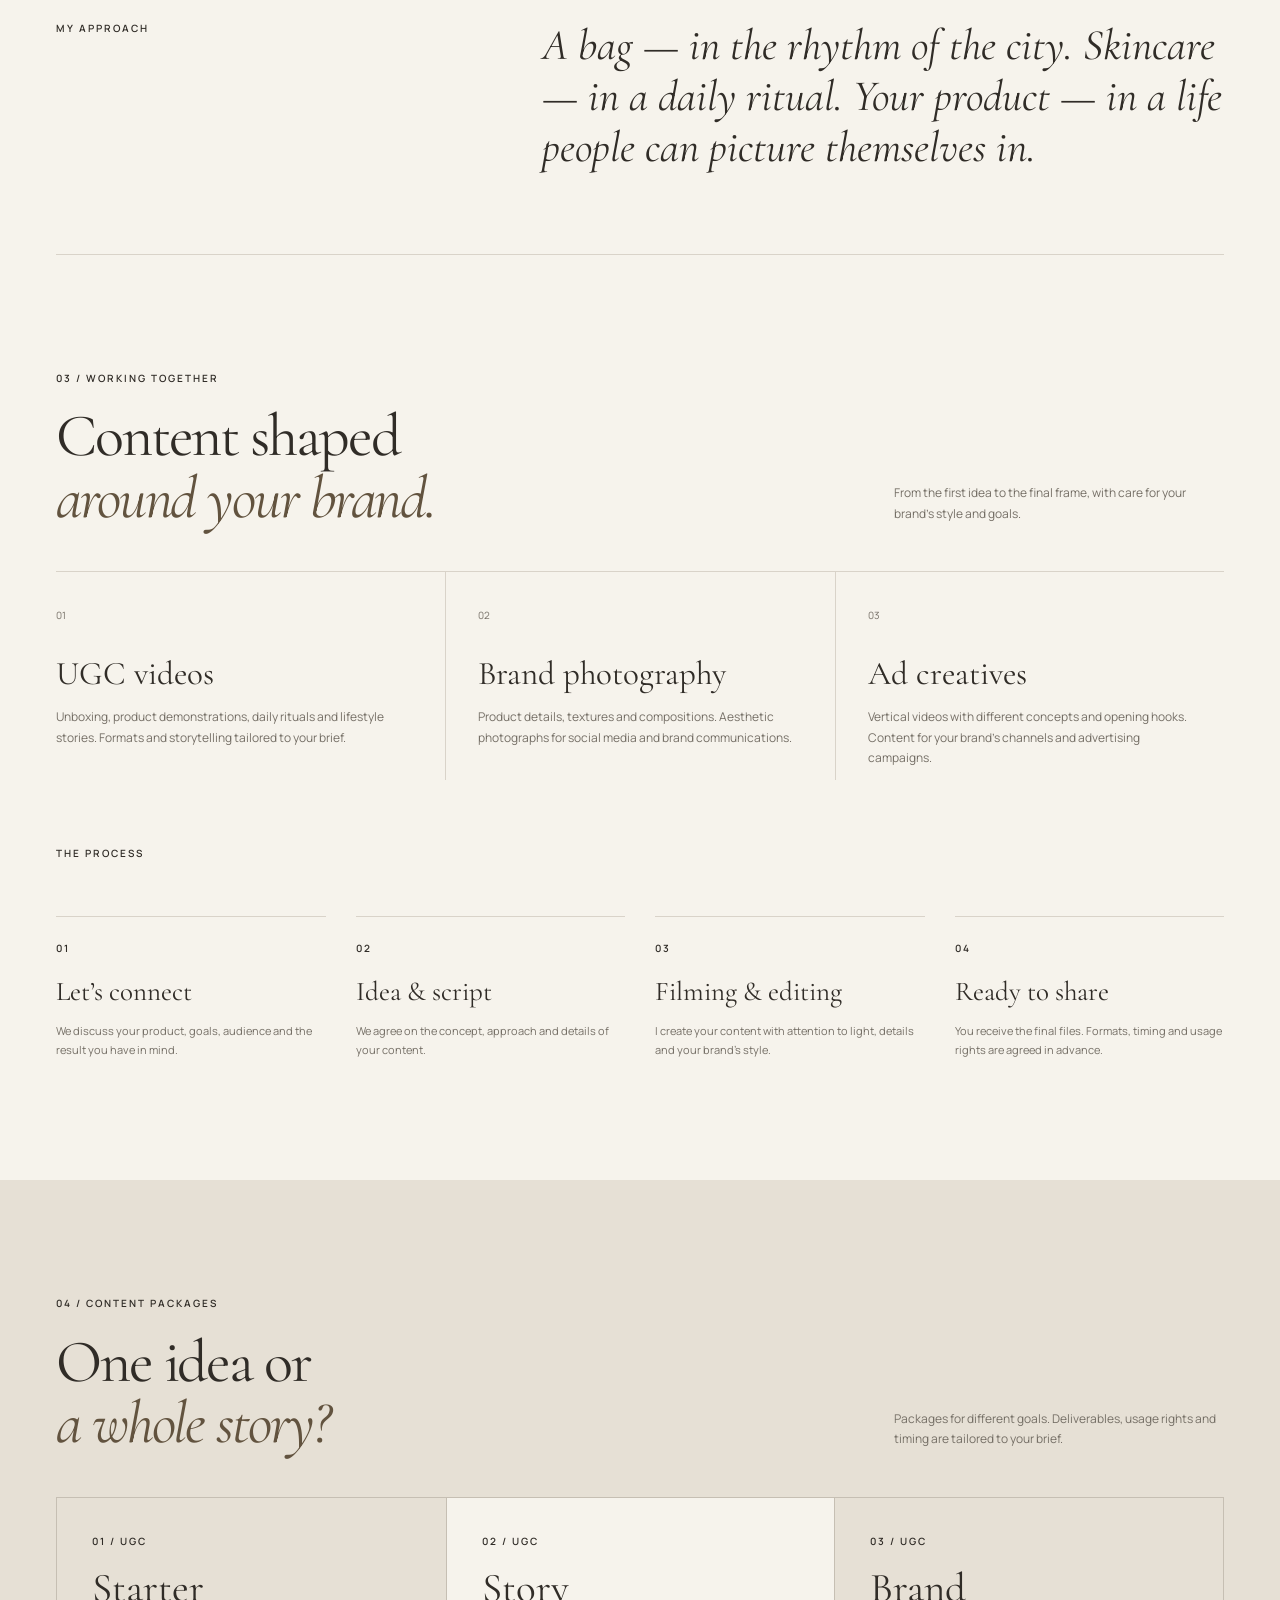
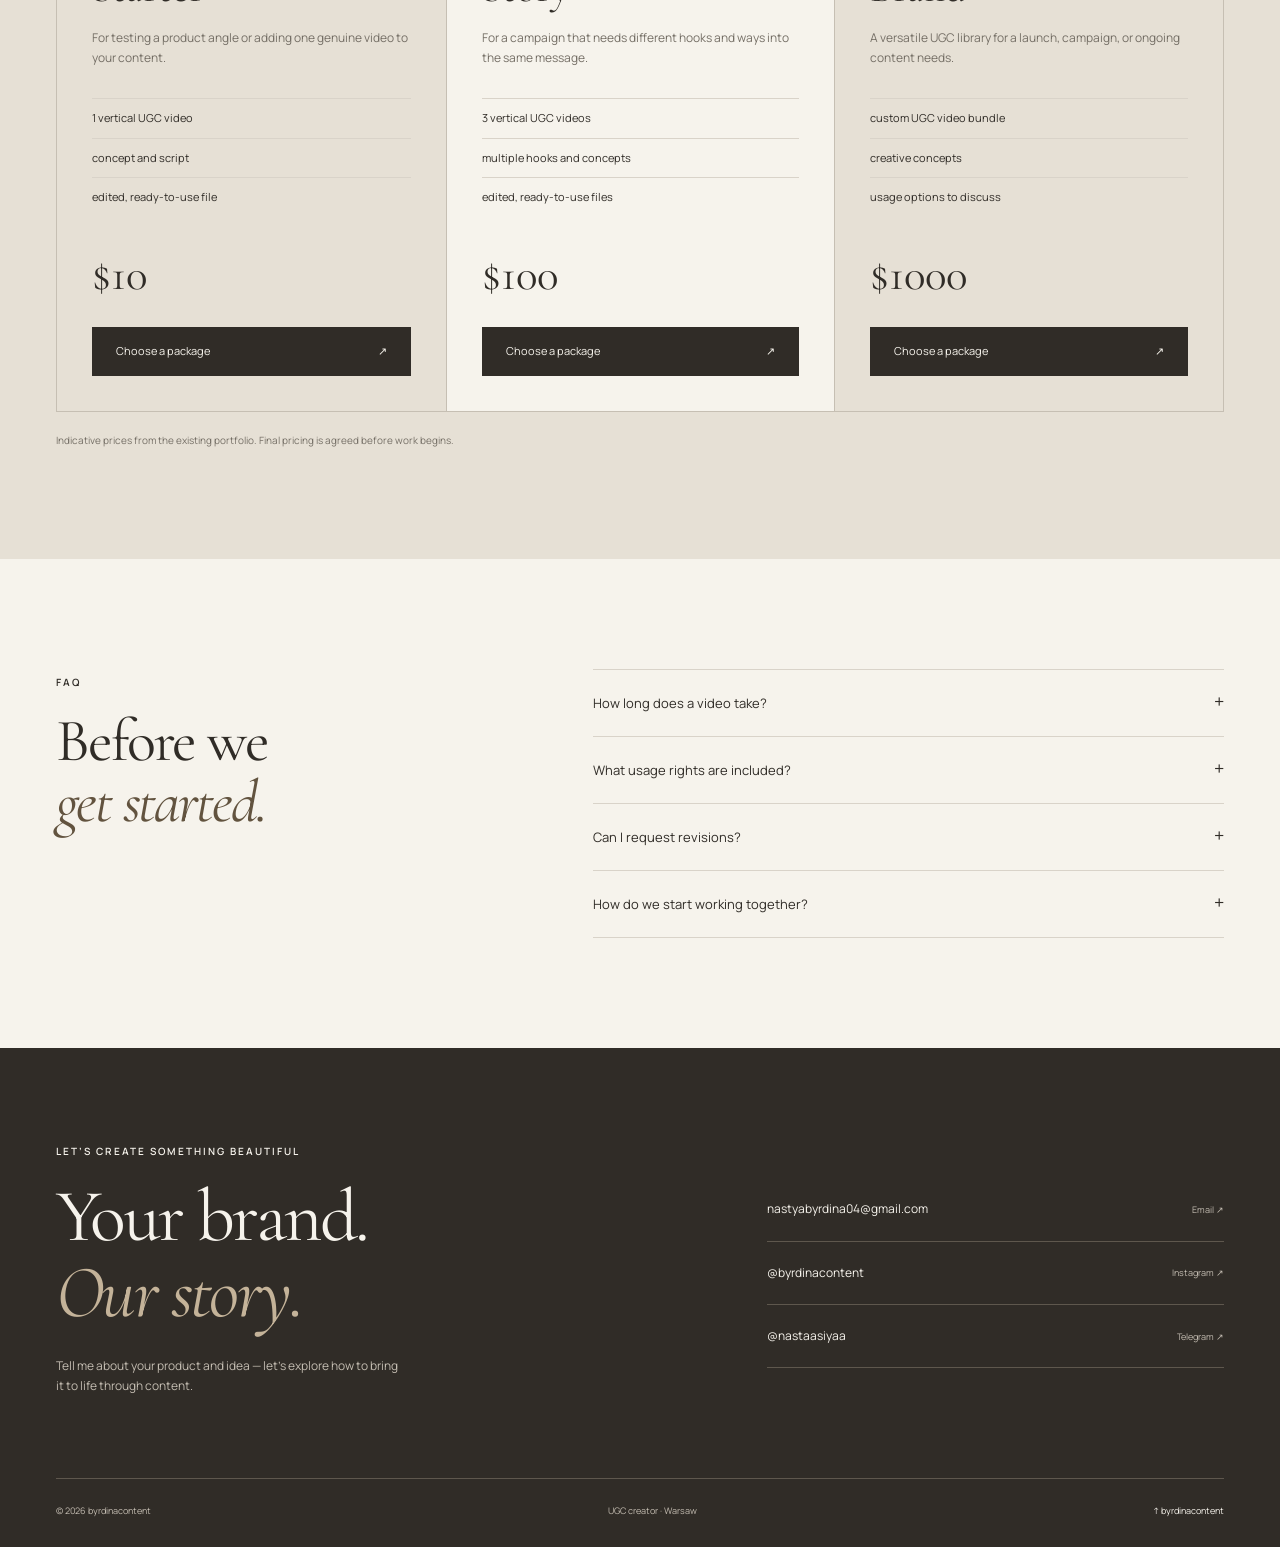
==== commit f407a80b: "Redesign UGC portfolio with updated copy and photo and video galleries" ====
--- a/en/index.html
+++ b/en/index.html
@@ -1,692 +1,79 @@
-<!doctype html>
-<html lang="en">
-<head>
-  <meta charset="utf-8">
-  <meta name="viewport" content="width=device-width, initial-scale=1">
-  <meta name="robots" content="noindex">
-  <meta name="description" content="byrdinacontent — authentic UGC videos with character by Anastasia.">
-  <title>byrdinacontent — UGC creator Anastasia</title>
+<!doctype html><html lang="en">
+<head><meta charset="utf-8"><meta name="viewport" content="width=device-width, initial-scale=1"><title>Anastasiia — UGC creator · byrdinacontent</title><meta name="description" content="I create aesthetic content for beauty, fashion and lifestyle brands. Bringing your product into everyday life, naturally."><link rel="icon" href="../img/favicon.svg"><meta property="og:type" content="website"><meta property="og:title" content="Anastasiia — UGC creator · byrdinacontent"><meta property="og:description" content="I create aesthetic content for beauty, fashion and lifestyle brands. Bringing your product into everyday life, naturally."><meta property="og:image" content="https://byrdinacontent.pages.dev/img/og-preview.jpg"><meta name="twitter:card" content="summary_large_image"><link rel="alternate" hreflang="uk" href="../uk/"><link rel="alternate" hreflang="pl" href="../pl/"><link rel="alternate" hreflang="en" href="../en/"><link rel="alternate" hreflang="x-default" href="../"><link rel="preconnect" href="https://fonts.googleapis.com"><link rel="preconnect" href="https://fonts.gstatic.com" crossorigin><link href="https://fonts.googleapis.com/css2?family=Cormorant+Garamond:ital,wght@0,400;0,500;0,600;1,400;1,500&family=Manrope:wght@400;500;600&display=swap" rel="stylesheet"><link rel="stylesheet" href="../assets/style.css"><script defer src="../assets/main.js"></script></head>
+<body><a class="skip-link" href="#main">Skip to content</a>
+<header class="header"><div class="container nav"><a class="logo" href="index.html">byrdina<span>content</span></a><div class="nav-right">
+<nav class="navlinks" id="navigation" aria-label="About"><a href="#about">About</a><a href="#work">Portfolio</a><a href="#services">Services</a><a href="#contact">Contact</a></nav>
 
-  <link rel="icon" type="image/svg+xml" href="../img/favicon.svg">
-  <link rel="alternate" hreflang="uk" href="../uk/">
-  <link rel="alternate" hreflang="pl" href="../pl/">
-  <link rel="alternate" hreflang="en" href="../en/">
-  <link rel="alternate" hreflang="x-default" href="../">
+<nav class="languages" aria-label="Site language"><a href="../uk/index.html" data-language="uk" >UA</a><a href="../pl/index.html" data-language="pl" >PL</a><a href="../en/index.html" data-language="en" aria-current=page>EN</a></nav>
+<button class="menu-toggle" aria-expanded="false" aria-controls="navigation" aria-label="Open menu">☰</button></div></div></header>
 
-  <!-- Open Graph / Meta Preview -->
-  <meta property="og:type" content="website">
-  <meta property="og:title" content="byrdinacontent — UGC creator Anastasia">
-  <meta property="og:description" content="Authentic video content that helps people notice, trust, and choose your brand.">
-  <meta property="og:image" content="https://byrdinacontent.pages.dev/img/og-preview.jpg">
-  <meta property="og:url" content="https://byrdinacontent.pages.dev/en/">
-  <meta name="twitter:card" content="summary_large_image">
+<main id="main"><div id="top"></div>
+<section class="hero container"><div class="hero-copy"><div class="eyebrow location">Warsaw, Poland · UGC creator</div><h1>I’m Anastasiia.<br>I find beauty<br><em>in the details.</em></h1><p class="hero-text">I create aesthetic content for beauty, fashion and lifestyle brands. Bringing your product into everyday life, naturally.</p><div class="hero-actions"><a class="button" href="#work">Explore my work<span>↗</span></a><a class="text-link" href="#contact">Let’s work together ↗</a></div><div class="hero-bottom"><span>Beauty</span><span>Fashion</span><span>Lifestyle</span></div></div>
+<figure class="hero-photo"><img src="../img/nastasia-01.webp" width="720" height="900" fetchpriority="high" alt="Anastasiia · byrdinacontent"><figcaption class="photo-label"><span>Anastasiia · byrdinacontent</span><span>UGC portfolio / 2026</span></figcaption></figure>
+</section>
 
-  <link rel="preconnect" href="https://fonts.googleapis.com">
-  <link rel="preconnect" href="https://fonts.gstatic.com" crossorigin>
-  <link href="https://fonts.googleapis.com/css2?family=Caveat:wght@500;600&family=Cormorant+Garamond:ital,wght@0,500;0,600;1,500;1,600&family=Manrope:wght@400;500;600;700&display=swap" rel="stylesheet">
-  <style>
-    :root{
-      --paper:#e7e7df;--cream:#f7f8f2;--rose:#dce5d9;--rose2:#759b89;
-      --wine:#1d3740;--ink:#2f3937;--muted:#687675;--green:#5d887b;
-      --line:rgba(29,55,64,.14);--serif:'Cormorant Garamond',Georgia,serif;
-      --sans:Manrope,Arial,sans-serif;--hand:Caveat,cursive;
-      --shadow:0 15px 36px rgba(28,53,55,.13),0 3px 8px rgba(28,53,55,.08)
-    }
-    *{box-sizing:border-box}
-    html{scroll-behavior:smooth}
-    a:focus-visible,button:focus-visible{outline:2px solid var(--green);outline-offset:4px}
-    body{
-      margin:0;color:var(--ink);font-family:var(--sans);font-size:15px;line-height:1.65;
-      background:radial-gradient(60% 38% at 50% 0%,rgba(154,193,182,.34),transparent 68%),radial-gradient(42% 35% at 4% 42%,rgba(231,180,143,.2),transparent 67%),radial-gradient(48% 28% at 95% 65%,rgba(143,183,195,.15),transparent 70%),var(--paper)
-    }
-    body:before{
-      content:"";position:fixed;inset:0;pointer-events:none;opacity:.09;z-index:9;
-      background-image:url("data:image/svg+xml,%3Csvg xmlns='http://www.w3.org/2000/svg' width='140' height='140'%3E%3Cfilter id='n'%3E%3CfeTurbulence type='fractalNoise' baseFrequency='.85' numOctaves='2'/%3E%3C/filter%3E%3Crect width='100%25' height='100%25' filter='url(%23n)'/%3E%3C/svg%3E")
-    }
-    a{color:inherit;text-decoration:none}
-    .wrap{width:min(1110px,calc(100% - 44px));margin:auto}
-    .narrow{width:min(715px,100%);margin:auto}
+<div class="container ribbon" aria-hidden="true"><span>Beauty</span><span>✦</span><span>Fashion</span><span>✦</span><span>Lifestyle</span><span class="ribbon-extra">✦</span><span class="ribbon-extra">Made with intention</span></div>
+<section class="about container" id="about">
+<figure class="about-image"><img src="../assets/fashion-details.webp" width="900" height="1125" loading="lazy" alt="Photography from Anastasiia’s portfolio — Fashion"><figcaption>byrdinacontent</figcaption></figure>
+<div class="about-copy"><span class="eyebrow">01 / About me</span><h2>Behind every frame —<br><em>care for your brand.</em></h2><p class="intro">I’m Anastasiia, a Warsaw-based UGC creator specialising in aesthetic content for beauty, fashion and lifestyle brands.</p><p>I have experience working with Polish and international brands. I create videos that naturally bring products into everyday life while highlighting their benefits, style and character.</p><p>My work focuses on visual consistency, details and a clear connection to your brand. From unboxing to product demonstrations, I adapt each format to the brief and your expectations.</p><div class="about-facts"><span>Warsaw, Poland</span><span>Polish & international brands</span><span>Beauty · Fashion · Lifestyle</span></div></div></section>
 
-    /* Fixed Sticky Header with Glassmorphism */
-    .top-nav{position:fixed;top:0;left:0;width:100%;z-index:100;transition:background .3s ease,box-shadow .3s ease,backdrop-filter .3s ease,padding .3s ease;padding:6px 0}
-    .top-nav.scrolled{background:rgba(231,231,223,.85);backdrop-filter:blur(14px);-webkit-backdrop-filter:blur(14px);box-shadow:0 6px 20px rgba(29,55,64,.07);border-bottom:1px solid rgba(29,55,64,.08);padding:2px 0}
-    .top{display:flex;justify-content:space-between;align-items:center;padding:16px 0}
-    .logo{font-family:var(--serif);font-size:21px;font-weight:600;letter-spacing:.13em;text-transform:uppercase;color:var(--wine)}
-    .logo i{font-style:normal;color:var(--rose2)}
-    .top-right{display:flex;align-items:center;gap:23px}
-    .menu{display:flex;gap:23px;color:var(--muted);font-size:12px;font-weight:600;letter-spacing:.08em;text-transform:uppercase}
-    .menu a{transition:color .2s}.menu a:hover{color:var(--wine)}
-    .lang-switch{display:flex;align-items:center;gap:7px;color:var(--muted);font-size:10px;font-weight:700;letter-spacing:.1em}
-    .lang-switch a{padding:2px 0;border-bottom:1px solid transparent;transition:color .2s,border-color .2s}
-    .lang-switch a:hover{color:var(--wine)}
-    .lang-switch a[aria-current="page"]{color:var(--wine);border-color:var(--wine)}
+<section class="portfolio section" id="work"><div class="container"><div class="section-head"><div><span class="eyebrow">02 / Selected work</span><h2>Product in focus.<br><em>Life all around.</em></h2></div><p>Textures, movement and daily rituals. Different stories, with the product and its character at their heart.</p></div><div class="portfolio-top"><div class="filters" role="group" aria-label="Portfolio"><button class="filter" data-filter="all" aria-pressed="true">All work</button><button class="filter" data-filter="beauty" aria-pressed="false">Beauty</button><button class="filter" data-filter="fashion" aria-pressed="false">Fashion</button><button class="filter" data-filter="lifestyle" aria-pressed="false">Lifestyle</button></div><div class="portfolio-note">Press ▶ on a video to watch</div></div><div class="video-grid">
+<figure class="work-card" data-category="beauty"><div class="video-wrap"><video controls playsinline preload="none" poster="../assets/beauty-unboxing.jpg" aria-label="UGC video — Beauty / Unboxing"><source src="../assets/beauty-unboxing.mp4" type="video/mp4"></video></div><figcaption><span>Beauty / Unboxing</span><small>01 / UGC</small></figcaption></figure>
 
-    /* Hero */
-    .hero{min-height:100svh;position:relative;display:grid;place-items:center;text-align:center;overflow:hidden;padding:120px 0 70px}
-    .hero:after{content:"";position:absolute;width:min(560px,85vw);height:min(560px,85vw);border-radius:50%;background:repeating-conic-gradient(from 0deg,rgba(75,122,125,.12) 0deg 48deg,rgba(75,122,125,.3) 48deg 58deg,rgba(75,122,125,.12) 58deg 60deg);-webkit-mask:radial-gradient(circle,transparent 0 27%,#000 29% 47%,transparent 49%);mask:radial-gradient(circle,transparent 0 27%,#000 29% 47%,transparent 49%);transform:rotate(22deg);z-index:0;animation:aperture-open 1.8s cubic-bezier(.16,1,.3,1) .2s both}
-    @keyframes aperture-open{0%{opacity:0;transform:rotate(-38deg) scale(.28);filter:blur(8px)}65%{opacity:.85;transform:rotate(12deg) scale(1.05);filter:blur(0)}100%{opacity:.55;transform:rotate(0) scale(1)}}
-    .orbit{position:absolute;z-index:0;display:grid;place-items:center;width:150px;aspect-ratio:1;border:1px solid rgba(255,255,255,.55);border-radius:48% 52% 45% 55%;background:linear-gradient(145deg,#9bc1b2,#5c897d);box-shadow:var(--shadow);color:#f7fbf6;font:600 23px/.95 var(--serif);letter-spacing:.03em;text-align:center;pointer-events:none}
-    .orbit:before{content:"";position:absolute;inset:9px;border:1px solid rgba(255,255,255,.42);border-radius:inherit}
-    .orbit.one{left:8%;top:8%;transform:rotate(-13deg);animation:float 8s ease-in-out infinite}
-    .orbit.two{right:8%;bottom:8%;width:112px;background:linear-gradient(145deg,#f8f8f0,#b8d0c5);color:var(--wine);transform:rotate(15deg);animation:float 9s ease-in-out -3s infinite}
-    @keyframes float{50%{translate:0 -10px;rotate:4deg}}
-    .eyebrow{color:var(--green);font-size:11px;letter-spacing:.22em;text-transform:uppercase;font-weight:700}
-    .hero-inner{position:relative;z-index:1;width:min(100%,650px);margin:auto}
-    .hero h1{font:600 clamp(52px,9vw,112px)/.94 var(--serif);letter-spacing:-.055em;color:var(--wine);margin:20px auto 22px;max-width:9ch}
-    .hero h1 em{font-weight:500;color:var(--green)}
-    .lead{font:500 clamp(19px,2.3vw,24px)/1.4 var(--serif);max-width:32ch;margin:0 auto;color:var(--ink)}
-    .hero-actions{margin-top:30px;display:flex;justify-content:center;align-items:center}
-    .btn{display:inline-flex;gap:10px;align-items:center;justify-content:center;border-radius:50px;padding:15px 25px;background:var(--wine);color:#fff6ec;font-size:13px;font-weight:700;letter-spacing:.07em;text-transform:uppercase;box-shadow:0 12px 25px rgba(29,55,64,.27);transition:.3s}
-    .btn:hover{background:#102a31;transform:translateY(-3px)}
-    .text-link{color:var(--wine);font:italic 19px var(--serif);border-bottom:1px solid rgba(29,55,64,.4)}
+<figure class="work-card" data-category="fashion"><div class="video-wrap"><video controls playsinline preload="none" poster="../assets/fashion-city.jpg" aria-label="UGC video — Fashion / City moments"><source src="../assets/fashion-city.mp4" type="video/mp4"></video></div><figcaption><span>Fashion / City moments</span><small>02 / UGC</small></figcaption></figure>
 
-    /* Common Sections */
-    .section{padding:115px 0;position:relative}
-    .soft{background:linear-gradient(90deg,transparent,rgba(247,248,242,.62) 15%,rgba(247,248,242,.62) 85%,transparent)}
-    .title{text-align:center;font:600 clamp(39px,5.5vw,68px)/.94 var(--serif);letter-spacing:-.035em;color:var(--wine);margin:12px 0 0}
-    .sub{text-align:center;max-width:45ch;margin:15px auto 0;color:var(--muted);font-size:16px}
-    .intro{display:grid;grid-template-columns:.9fr 1.1fr;gap:clamp(35px,8vw,100px);align-items:center;margin-top:60px}
-    .portrait{position:relative;aspect-ratio:4/5;background:#335966;border-radius:8px;box-shadow:var(--shadow);overflow:hidden;transform:rotate(-3deg)}
-    .portrait img{display:block;width:100%;height:100%;object-fit:cover;object-position:center}
-    .story{font:500 clamp(25px,3vw,35px)/1.22 var(--serif);color:var(--ink)}
-    .story p{margin:0 0 22px}
-    .story strong{font-weight:600;color:var(--wine)}
-    .signature{font:600 29px var(--hand);color:var(--green);transform:rotate(-3deg);display:inline-block;margin-top:5px}
+<figure class="work-card" data-category="beauty"><div class="video-wrap"><video controls playsinline preload="none" poster="../assets/beauty-skincare.jpg" aria-label="UGC video — Beauty / Skincare"><source src="../assets/beauty-skincare.mp4" type="video/mp4"></video></div><figcaption><span>Beauty / Skincare</span><small>03 / UGC</small></figcaption></figure>
 
-    /* UGC Video Portfolio */
-    .gallery{display:grid;grid-template-columns:repeat(auto-fit,minmax(230px,1fr));gap:27px;max-width:1080px;margin:34px auto 0}
-    .gallery figure{position:relative;margin:0;overflow:hidden;aspect-ratio:9/16;background:#1d3740;box-shadow:var(--shadow);isolation:isolate;transition:transform .35s ease,box-shadow .35s ease;border-radius:4px}
-    .gallery figure:hover{z-index:1;transform:translateY(-9px) rotate(0)!important;box-shadow:0 27px 50px rgba(28,53,55,.28)}
-    .gallery video{display:block;width:100%;height:100%;object-fit:cover;background:#1d3740}
-    .gallery figcaption{position:absolute;z-index:1;bottom:0;left:0;right:0;padding:30px 17px 15px;color:#f7f8f2;background:linear-gradient(transparent,rgba(15,29,35,.85));font-size:10px;font-weight:700;letter-spacing:.16em;text-transform:uppercase;pointer-events:none}
-    .gallery .video-01{border:9px solid #f7f8f2;transform:rotate(-2deg)}
-    .gallery .video-01:before{content:'01';position:absolute;z-index:2;top:13px;left:13px;width:31px;height:31px;display:grid;place-items:center;border-radius:50%;background:var(--green);color:#f7f8f2;font:600 16px var(--serif);pointer-events:none}
-    .gallery .video-02{border:7px solid #9fc4b4;transform:rotate(1.6deg)}
-    .gallery .video-02:after{content:'';position:absolute;z-index:2;inset:10px;border:1px solid rgba(247,248,242,.65);pointer-events:none}
-    .gallery .video-03{border:10px solid #e9d8bd;transform:rotate(-.8deg)}
-    .gallery .video-03 figcaption{background:linear-gradient(transparent,rgba(110,75,48,.88));color:#fff9ed}
-    .gallery .video-04{border:7px solid #1d3740;outline:2px solid #b8d7c9;outline-offset:5px;transform:rotate(2deg)}
-    .gallery .video-04:before{content:'new';position:absolute;z-index:2;top:14px;right:14px;padding:4px 9px;background:#b8d7c9;color:#1d3740;font-size:9px;font-weight:700;letter-spacing:.12em;text-transform:uppercase;pointer-events:none}
-    .gallery-note{display:block;text-align:center;margin-top:24px;font:600 27px var(--hand);color:var(--green)}
+<figure class="work-card" data-category="lifestyle"><div class="video-wrap"><video controls playsinline preload="none" poster="../assets/lifestyle-morning.jpg" aria-label="UGC video — Lifestyle / Morning ritual"><source src="../assets/lifestyle-morning.mp4" type="video/mp4"></video></div><figcaption><span>Lifestyle / Morning ritual</span><small>04 / UGC</small></figcaption></figure>
 
-    /* A short creator story, assembled from four puzzle pieces */
-    .story-puzzle{width:min(390px,88vw);margin:28px auto 16px;perspective:900px;cursor:pointer;position:relative}
-    .story-puzzle svg{display:block;width:100%;height:auto;overflow:visible;position:relative;z-index:2}
-    .puzzle-secret{position:absolute;inset:0;display:flex;align-items:center;justify-content:center;z-index:1;opacity:0;transition:opacity .8s ease .3s;pointer-events:none;padding:20%}
-    .puzzle-secret p{font:500 clamp(18px,3.2vw,26px)/1.3 var(--serif);color:var(--wine);text-align:center;margin:0}
-    .puzzle-secret em{color:var(--green);font-style:italic}
-    #services.is-open .puzzle-secret{opacity:1}
-    .puzzle-hint{position:absolute;bottom:-32px;left:50%;transform:translateX(-50%);font:500 16px var(--hand);color:var(--green);opacity:0;transition:opacity .6s ease;pointer-events:none;white-space:normal;text-align:center;max-width:90%;z-index:3}
-    #services.is-assembled:not(.is-open) .puzzle-hint{opacity:.75}
-    #services.is-assembled:not(.is-open) .story-puzzle:hover .puzzle-hint{opacity:1}
-    @media(max-width:760px){.puzzle-hint{bottom:-40px;font-size:14px}}
-    .story-piece{transform-box:fill-box;transform-origin:center;transition:transform 1.05s cubic-bezier(.2,.8,.2,1),filter .8s ease}
-    .piece-two{transition-delay:.12s}
-    .piece-three{transition-delay:.24s}
-    .piece-four{transition-delay:.36s}
-    .story-piece>use:first-child{fill:#1d3740;opacity:.72}
-    .story-piece .piece-image{filter:saturate(.88)}
-    .story-piece .piece-tint{fill:#1d3740;opacity:.22}
-    .story-piece .piece-edge{fill:none;stroke:rgba(255,255,255,.82);stroke-width:2}
-    .piece-number{fill:#dce8e0;font:italic 14px var(--serif);text-anchor:middle}
-    .piece-label{fill:#fff;font:600 15px var(--sans);letter-spacing:.03em;text-anchor:middle}
-    .story-copy{max-width:620px;margin:12px auto 0;text-align:center;color:var(--ink);font:500 clamp(20px,2.7vw,27px)/1.45 var(--serif)}
-    .story-copy p{margin:0 0 14px}
-    .story-copy strong{color:var(--wine);font-weight:600}
-    .story-note{display:block;margin-top:15px;color:var(--green);font:600 25px var(--hand)}
-    .has-story-animation .story-piece{filter:drop-shadow(0 10px 12px rgba(28,53,55,.2));}
-    .has-story-animation #services:not(.is-assembled) .piece-one{transform:translate(-28px,-24px) rotate(-7deg)}
-    .has-story-animation #services:not(.is-assembled) .piece-two{transform:translate(27px,-22px) rotate(6deg)}
-    .has-story-animation #services:not(.is-assembled) .piece-three{transform:translate(-25px,25px) rotate(6deg)}
-    .has-story-animation #services:not(.is-assembled) .piece-four{transform:translate(27px,23px) rotate(-7deg)}
-    #services.is-assembled .story-piece{transform:translate(0) rotate(0);filter:drop-shadow(0 3px 4px rgba(28,53,55,.18))}
-    .has-story-animation #services:not(.is-assembled) .story-copy{opacity:.55}
-    .story-copy{transition:opacity .7s ease .35s}
-    #services.is-open .piece-one{transform:translate(-80px,-70px) rotate(-12deg)!important}
-    #services.is-open .piece-two{transform:translate(80px,-70px) rotate(12deg)!important}
-    #services.is-open .piece-three{transform:translate(-80px,70px) rotate(12deg)!important}
-    #services.is-open .piece-four{transform:translate(80px,70px) rotate(-12deg)!important}
-    #services.is-open .story-piece{filter:drop-shadow(0 15px 20px rgba(28,53,55,.3))!important}
+<figure class="work-card" data-category="beauty"><div class="video-wrap"><video controls playsinline preload="none" poster="../assets/beauty-perfume.jpg" aria-label="UGC video — Beauty / Fragrance"><source src="../assets/beauty-perfume.mp4" type="video/mp4"></video></div><figcaption><span>Beauty / Fragrance</span><small>05 / UGC</small></figcaption></figure>
 
-    /* Manifesto */
-    .manifesto{padding:140px 0;text-align:center;overflow:hidden}
-    .manifesto blockquote{margin:16px auto 0;max-width:18ch;font:500 clamp(40px,6.8vw,83px)/.92 var(--serif);letter-spacing:-.04em;color:var(--wine)}
-    .manifesto em{color:var(--green)}
-    .dash{font-family:var(--sans);font-size:.6em;vertical-align:.15em}
-    .manifesto p{margin:23px auto 0;max-width:42ch;color:var(--muted)}
+<figure class="work-card" data-category="fashion"><div class="video-wrap"><video controls playsinline preload="none" poster="../assets/fashion-look.jpg" aria-label="UGC video — Fashion / Personal style"><source src="../assets/fashion-look.mp4" type="video/mp4"></video></div><figcaption><span>Fashion / Personal style</span><small>06 / UGC</small></figcaption></figure>
 
-    /* Testimonials */
-    .testimonials{padding:118px 0 132px;overflow:hidden}
-    .review-card{position:relative;display:grid;grid-template-columns:1fr .92fr;gap:clamp(28px,6vw,78px);align-items:center;max-width:1000px;margin:53px auto 0;padding:clamp(28px,5vw,62px);background:#1d3740;color:#edf4ef;box-shadow:0 25px 54px rgba(28,53,55,.24);border-radius:8px}
-    .review-card:before{content:'“';position:absolute;left:clamp(18px,4vw,44px);top:0;color:rgba(184,215,201,.16);font:600 180px/.75 var(--serif)}
-    .review-copy{position:relative}
-    .review-label{display:block;color:#b8d7c9;font-size:10px;font-weight:700;letter-spacing:.21em;text-transform:uppercase}
-    .review-copy blockquote{margin:20px 0 25px;font:500 clamp(29px,4vw,46px)/1.02 var(--serif);letter-spacing:-.035em}
-    .review-copy blockquote em{font-style:italic;color:#b8d7c9}
-    .review-meta{display:flex;align-items:center;gap:10px;color:#c9d8d3;font-size:12px}
-    .review-meta:before{content:'✦';color:#9fc4b4}
-    .review-proof{position:relative;margin:0;transform:rotate(2.4deg);box-shadow:0 16px 30px rgba(0,0,0,.28);background:#0f1d23}
-    .review-proof img{display:block;width:100%;height:auto}
-    .review-proof figcaption{padding:10px 14px;color:#b8d7c9;font:600 20px var(--hand);background:#f7f8f2}
-    .review-tags{display:flex;flex-wrap:wrap;gap:8px;margin-top:24px}
-    .review-tags span{padding:5px 10px;border:1px solid rgba(184,215,201,.34);color:#b8d7c9;font-size:10px;letter-spacing:.09em;text-transform:uppercase}
+<figure class="work-card" data-category="lifestyle"><div class="video-wrap"><video controls playsinline preload="none" poster="../assets/lifestyle-smoothie.jpg" aria-label="UGC video — Lifestyle / Daily routine"><source src="../assets/lifestyle-smoothie.mp4" type="video/mp4"></video></div><figcaption><span>Lifestyle / Daily routine</span><small>07 / UGC</small></figcaption></figure>
 
-    /* Pricing */
-    .pricing{display:grid;grid-template-columns:repeat(3,1fr);gap:20px;margin-top:48px}
-    .price{background:var(--cream);padding:31px 27px;border:1px solid var(--line);border-radius:8px;box-shadow:var(--shadow);display:flex;flex-direction:column;min-height:390px}
-    .price:nth-child(2){background:#dce8e0;transform:translateY(-15px)}
-    .price:nth-child(3){background:#1d3740;color:#eff6ef}
-    .price-label{font-size:10px;font-weight:700;letter-spacing:.2em;text-transform:uppercase;color:var(--green)}
-    .price:nth-child(3) .price-label{color:#b8d7c9}
-    .price h3{font:600 35px/1 var(--serif);margin:14px 0 10px;color:var(--wine)}
-    .price:nth-child(3) h3{color:#eff6ef}
-    .price p{color:var(--muted);font-size:14px;margin:0}
-    .price:nth-child(3) p{color:#c2d2cd}
-    .price ul{margin:23px 0 30px;padding:0;list-style:none;font-size:13px}
-    .price li{padding:9px 0;border-top:1px solid var(--line)}
-    .price li:before{content:'✦';color:var(--green);margin-right:9px}
-    .price:nth-child(3) li{border-color:rgba(255,255,255,.16)}
-    .price:nth-child(3) li:before{color:#b8d7c9}
-    .amount{font:600 57px/.9 var(--serif);margin-top:auto;color:var(--wine)}
-    .price:nth-child(3) .amount{color:#eff6ef}
-    .price .btn{margin-top:22px;padding:13px 18px;font-size:11px}
-    .price:not(:nth-child(3)) .btn{background:transparent;color:var(--wine);box-shadow:none;border:1px solid var(--wine)}
-    .price:not(:nth-child(3)) .btn:hover{background:var(--wine);color:white}
+<figure class="work-card" data-category="lifestyle"><div class="video-wrap"><video controls playsinline preload="none" poster="../assets/lifestyle-stay.jpg" aria-label="UGC video — Lifestyle / Slow moments"><source src="../assets/lifestyle-stay.mp4" type="video/mp4"></video></div><figcaption><span>Lifestyle / Slow moments</span><small>08 / UGC</small></figcaption></figure>
+</div><div class="photo-section"><div class="section-head"><div><span class="eyebrow">Photography</span><h2>Details that set the <em>mood.</em></h2></div><p>Product photography and everyday moments. Select a photo to take a closer look.</p></div><div class="photo-grid"><button class="photo-card" data-category="fashion" data-photo="../assets/fashion-bag.webp" aria-label="Photography from Anastasiia’s portfolio — Fashion, 01"><img src="../assets/fashion-bag.webp" alt="Photography from Anastasiia’s portfolio — Fashion, 01" width="900" height="1200" loading="lazy"><span>Fashion ↗</span></button><button class="photo-card" data-category="beauty" data-photo="../assets/beauty-torriden.webp" aria-label="Photography from Anastasiia’s portfolio — Beauty, 02"><img src="../assets/beauty-torriden.webp" alt="Photography from Anastasiia’s portfolio — Beauty, 02" width="900" height="1200" loading="lazy"><span>Beauty ↗</span></button><button class="photo-card" data-category="lifestyle" data-photo="../assets/lifestyle-coffee.webp" aria-label="Photography from Anastasiia’s portfolio — Lifestyle, 03"><img src="../assets/lifestyle-coffee.webp" alt="Photography from Anastasiia’s portfolio — Lifestyle, 03" width="900" height="1200" loading="lazy"><span>Lifestyle ↗</span></button><button class="photo-card" data-category="fashion" data-photo="../assets/fashion-details.webp" aria-label="Photography from Anastasiia’s portfolio — Fashion, 04"><img src="../assets/fashion-details.webp" alt="Photography from Anastasiia’s portfolio — Fashion, 04" width="900" height="1200" loading="lazy"><span>Fashion ↗</span></button><button class="photo-card" data-category="beauty" data-photo="../assets/beauty-brush.webp" aria-label="Photography from Anastasiia’s portfolio — Beauty, 05"><img src="../assets/beauty-brush.webp" alt="Photography from Anastasiia’s portfolio — Beauty, 05" width="900" height="1200" loading="lazy"><span>Beauty ↗</span></button><button class="photo-card" data-category="lifestyle" data-photo="../assets/lifestyle-balmy.webp" aria-label="Photography from Anastasiia’s portfolio — Lifestyle, 06"><img src="../assets/lifestyle-balmy.webp" alt="Photography from Anastasiia’s portfolio — Lifestyle, 06" width="900" height="1200" loading="lazy"><span>Lifestyle ↗</span></button><button class="photo-card" data-category="beauty" data-photo="../assets/beauty-makeup.webp" aria-label="Photography from Anastasiia’s portfolio — Beauty, 07"><img src="../assets/beauty-makeup.webp" alt="Photography from Anastasiia’s portfolio — Beauty, 07" width="900" height="1200" loading="lazy"><span>Beauty ↗</span></button><button class="photo-card" data-category="lifestyle" data-photo="../assets/lifestyle-home.webp" aria-label="Photography from Anastasiia’s portfolio — Lifestyle, 08"><img src="../assets/lifestyle-home.webp" alt="Photography from Anastasiia’s portfolio — Lifestyle, 08" width="900" height="1200" loading="lazy"><span>Lifestyle ↗</span></button><button class="photo-card" data-category="beauty" data-photo="../assets/beauty-routine.webp" aria-label="Photography from Anastasiia’s portfolio — Beauty, 09"><img src="../assets/beauty-routine.webp" alt="Photography from Anastasiia’s portfolio — Beauty, 09" width="900" height="1200" loading="lazy"><span>Beauty ↗</span></button><button class="photo-card" data-category="fashion" data-photo="../assets/fashion-summer.webp" aria-label="Photography from Anastasiia’s portfolio — Fashion, 10"><img src="../assets/fashion-summer.webp" alt="Photography from Anastasiia’s portfolio — Fashion, 10" width="900" height="1200" loading="lazy"><span>Fashion ↗</span></button><button class="photo-card" data-category="lifestyle" data-photo="../assets/lifestyle-city.webp" aria-label="Photography from Anastasiia’s portfolio — Lifestyle, 11"><img src="../assets/lifestyle-city.webp" alt="Photography from Anastasiia’s portfolio — Lifestyle, 11" width="900" height="1200" loading="lazy"><span>Lifestyle ↗</span></button><button class="photo-card" data-category="beauty" data-photo="../assets/beauty-flatlay.webp" aria-label="Photography from Anastasiia’s portfolio — Beauty, 12"><img src="../assets/beauty-flatlay.webp" alt="Photography from Anastasiia’s portfolio — Beauty, 12" width="900" height="1200" loading="lazy"><span>Beauty ↗</span></button></div></div></div></section>
 
-    /* Contact Section */
-    .contact{padding:105px 0 42px;background:linear-gradient(180deg,transparent,rgba(184,215,201,.58) 28%,rgba(184,215,201,.58) 100%);text-align:center}
-    .contact-box{margin-top:45px;display:flex;justify-content:center;gap:16px;flex-wrap:wrap}
-    .contact-link{min-width:245px;padding:21px 24px;background:var(--cream);border:1px solid var(--line);border-radius:8px;box-shadow:var(--shadow);transition:.3s;cursor:pointer}
-    .contact-link:hover{transform:translateY(-5px)}
-    .contact-link small{display:block;color:var(--muted);font-size:10px;letter-spacing:.15em;text-transform:uppercase}
-    .contact-link span{display:block;margin-top:4px;color:var(--wine);font:600 25px var(--serif)}
-    .email-address{display:block;overflow-wrap:anywhere;margin-top:4px;color:var(--wine);font:600 clamp(20px,5.5vw,25px) var(--serif)}
-    .email-card:hover .email-address{text-decoration:underline;text-underline-offset:4px}
-    .footer{margin-top:94px;padding:22px 0;text-align:center;color:var(--muted);font-size:10px;letter-spacing:.15em;text-transform:uppercase;border-top:1px solid var(--line)}
+<div class="container statement"><span class="eyebrow">My approach</span><p>A bag — in the rhythm of the city. Skincare — in a daily ritual. Your product — in a life people can picture themselves in.</p></div>
+<section class="section container" id="services"><div class="section-head"><div><span class="eyebrow">03 / Working together</span><h2>Content shaped<br><em>around your brand.</em></h2></div><p>From the first idea to the final frame, with care for your brand’s style and goals.</p></div><div class="services-grid">
+<article class="service"><span class="number">01</span><h3>UGC videos</h3><p>Unboxing, product demonstrations, daily rituals and lifestyle stories. Formats and storytelling tailored to your brief.</p></article>
 
-    /* Floating CTA */
-    .floating-cta{position:fixed;bottom:24px;right:24px;z-index:90;opacity:0;transform:translateY(20px) scale(.92);transition:opacity .4s ease,transform .4s cubic-bezier(.2,.7,.2,1);pointer-events:none}
-    .floating-cta.show{opacity:1;transform:translateY(0) scale(1);pointer-events:auto}
-    .floating-cta .btn{box-shadow:0 8px 16px rgba(29,55,64,.32),0 20px 40px rgba(29,55,64,.24)}
-    @media(max-width:760px){.floating-cta{bottom:16px;right:16px}.floating-cta .btn{padding:13px 20px;font-size:11px}}
+<article class="service"><span class="number">02</span><h3>Brand photography</h3><p>Product details, textures and compositions. Aesthetic photographs for social media and brand communications.</p></article>
 
-    /* FAQ Section */
-    .faq{padding:90px 0}
-    .faq-list{max-width:720px;margin:40px auto 0}
-    .faq-item{border-bottom:1px solid var(--line)}
-    .faq-q{width:100%;text-align:left;background:none;border:none;cursor:pointer;padding:22px 50px 22px 0;position:relative;font:500 clamp(18px,2.4vw,22px)/1.3 var(--serif);color:var(--wine);transition:color .3s}
-    .faq-q:hover{color:var(--green)}
-    .faq-q:after{content:'+';position:absolute;right:0;top:50%;transform:translateY(-50%);font-size:32px;font-weight:300;transition:transform .3s,color .3s}
-    .faq-item.open .faq-q:after{transform:translateY(-50%) rotate(45deg);color:var(--green)}
-    .faq-a{overflow:hidden;max-height:0;transition:max-height .4s cubic-bezier(.2,.7,.2,1)}
-    .faq-a-inner{padding:0 0 24px;color:var(--muted);line-height:1.7}
+<article class="service"><span class="number">03</span><h3>Ad creatives</h3><p>Vertical videos with different concepts and opening hooks. Content for your brand’s channels and advertising campaigns.</p></article>
+</div><div class="section-head" style="margin-top:65px;margin-bottom:0"><span class="eyebrow">The process</span></div><div class="process">
+<article><span class="eyebrow">01</span><h3>Let’s connect</h3><p>We discuss your product, goals, audience and the result you have in mind.</p></article>
 
-    /* Animation effects */
-    .reveal{opacity:1;transform:none}
-    .has-reveal-observer .reveal{opacity:0;transform:translateY(24px);transition:opacity .8s ease,transform .8s cubic-bezier(.2,.7,.2,1)}
-    .reveal.show{opacity:1;transform:none}
+<article><span class="eyebrow">02</span><h3>Idea & script</h3><p>We agree on the concept, approach and details of your content.</p></article>
 
-    @keyframes velvet-reveal{0%{opacity:0;filter:blur(9px);clip-path:inset(0 100% 0 0);transform:translateY(18px) skewY(2deg)}58%{opacity:1}100%{opacity:1;filter:blur(0);clip-path:inset(0 0 0 0);transform:none}}
-    @keyframes silver-develop{0%{opacity:0;filter:brightness(1.35) saturate(.35) blur(8px);transform:scale(1.02)}100%{opacity:1;filter:none;transform:scale(1)}}
-    @keyframes quiet-grain{0%,100%{opacity:.05;transform:translate3d(0,0,0)}25%{opacity:.1;transform:translate3d(1%,-1%,0)}50%{opacity:.035;transform:translate3d(-1%,1%,0)}75%{opacity:.075;transform:translate3d(1%,1%,0)}}
+<article><span class="eyebrow">03</span><h3>Filming & editing</h3><p>I create your content with attention to light, details and your brand’s style.</p></article>
 
-    .reveal.show .hero h1,.reveal.show .title,.reveal.show .story p,.reveal.show .manifesto blockquote{animation:velvet-reveal 1.15s cubic-bezier(.16,.9,.2,1) both}
-    .reveal.show .title{animation-delay:.08s}
-    .reveal.show .story p:nth-child(2){animation-delay:.13s}
-    .reveal.show .story p:nth-child(3){animation-delay:.23s}
-    .reveal.show .sub,.reveal.show .lead,.reveal.show .eyebrow{animation:velvet-reveal .8s cubic-bezier(.16,.9,.2,1) both;animation-delay:.26s}
-    .reveal.show .portrait,.reveal.show .review-proof{animation:silver-develop 1.25s cubic-bezier(.16,.9,.2,1) both}
+<article><span class="eyebrow">04</span><h3>Ready to share</h3><p>You receive the final files. Formats, timing and usage rights are agreed in advance.</p></article>
+</div></section>
 
-    .has-reveal-observer .gallery.reveal:not(.show) figure{opacity:0}
-    .gallery.reveal.show figure{animation:silver-develop .95s cubic-bezier(.16,.9,.2,1) forwards}
-    .gallery.reveal.show figure:nth-child(2){animation-delay:.12s}
-    .gallery.reveal.show figure:nth-child(3){animation-delay:.24s}
-    .gallery.reveal.show figure:nth-child(4){animation-delay:.36s}
+<section class="prices section" id="prices"><div class="container"><div class="section-head"><div><span class="eyebrow">04 / Content packages</span><h2>One idea or<br><em>a whole story?</em></h2></div><p>Packages for different goals. Deliverables, usage rights and timing are tailored to your brief.</p></div><div class="price-grid">
+<article class="price-card"><span class="eyebrow">01 / UGC</span><h3>Starter</h3><p>For testing a product angle or adding one genuine video to your content.</p><ul><li>1 vertical UGC video</li><li>concept and script</li><li>edited, ready-to-use file</li></ul><div class="amount">$10</div><a class="button" href="contact.html?package=Starter">Choose a package<span>↗</span></a></article>
 
-    @media (hover:hover) and (pointer:fine){
-      .gallery figure{will-change:transform}
-      .gallery figure.is-tilting{transform:perspective(850px) rotateX(var(--tilt-y)) rotateY(var(--tilt-x)) translateY(-10px)!important}
-      .gallery figure.is-tilting video{transform:scale(1.045);transition:transform .35s ease}
-      .btn,.contact-link{will-change:transform}
-      .btn.is-magnetic{transition:transform .12s ease}
-      .gallery figcaption{transition:letter-spacing .3s ease}
-      .gallery figure:hover figcaption{letter-spacing:.23em}
-    }
+<article class="price-card"><span class="eyebrow">02 / UGC</span><h3>Story</h3><p>For a campaign that needs different hooks and ways into the same message.</p><ul><li>3 vertical UGC videos</li><li>multiple hooks and concepts</li><li>edited, ready-to-use files</li></ul><div class="amount">$100</div><a class="button" href="contact.html?package=Story">Choose a package<span>↗</span></a></article>
 
-    @media(max-width:760px){
-      .wrap{width:min(100% - 32px,550px)}
-      .top-nav{background:rgba(231,231,223,.92);backdrop-filter:blur(14px);-webkit-backdrop-filter:blur(14px);border-bottom:1px solid rgba(29,55,64,.08)}
-      .top{flex-wrap:wrap;row-gap:3px;padding:8px 0}
-      .logo{font-size:18px}
-      .top-right{margin-left:0;width:100%;gap:12px}
-      .menu{display:flex;flex:1;min-width:0;overflow-x:auto;gap:15px;white-space:nowrap;scrollbar-width:none;font-size:10px}
-      .menu::-webkit-scrollbar{display:none}
-      .lang-switch{font-size:9px;gap:6px}
-      .hero{min-height:max(620px,100svh);padding:110px 0 70px}
-      .hero-inner{padding:72px 0 82px}
-      .hero h1{font-size:clamp(54px,17vw,82px)}
-      .orbit{width:82px;font-size:15px}
-      .orbit:before{inset:6px}
-      .orbit.one{left:5%;top:11%}
-      .orbit.two{right:5%;bottom:7%;width:72px}
-      .section{padding:73px 0}
-      .section[id],.contact[id]{scroll-margin-top:100px}
-      .intro{grid-template-columns:1fr;margin-top:35px;gap:34px}
-      .portrait{width:min(270px,74vw);margin:auto}
-      .story{font-size:28px}
-      .gallery{grid-auto-flow:column;grid-auto-columns:minmax(76vw,82vw);grid-template-columns:none;gap:15px;margin:23px -16px 0;padding:10px 16px 24px;overflow-x:auto;overscroll-behavior-x:contain;scroll-snap-type:x mandatory;scrollbar-width:thin}
-      .gallery figure{scroll-snap-align:center}
-      .gallery figure{border-width:5px!important;outline-offset:3px}
-      .gallery-note{font-size:23px}
-      .story-puzzle{width:min(340px,88vw);margin:18px auto 10px}
-      .piece-label{font-size:14px}
-      .has-story-animation #services:not(.is-assembled) .piece-one{transform:translate(-15px,-15px) rotate(-5deg)}
-      .has-story-animation #services:not(.is-assembled) .piece-two{transform:translate(15px,-15px) rotate(5deg)}
-      .has-story-animation #services:not(.is-assembled) .piece-three{transform:translate(-15px,15px) rotate(5deg)}
-      .has-story-animation #services:not(.is-assembled) .piece-four{transform:translate(15px,15px) rotate(-5deg)}
-      .manifesto{padding:90px 0}
-      .testimonials{padding:74px 0 82px}
-      .review-card{grid-template-columns:1fr;margin-top:34px;padding:30px 24px 35px}
-      .review-copy blockquote{font-size:34px}
-      .review-proof{width:calc(100% - 9px);margin-left:auto}
-      .review-proof figcaption{font-size:19px}
-      .pricing{grid-template-columns:1fr;margin-top:36px;gap:12px}
-      .price:nth-child(2){transform:none}
-      .price{min-height:0}
-      .contact{padding-top:72px}
-      .contact-box{margin-top:30px}
-      .contact-link{min-width:min(100%,300px)}
-    }
+<article class="price-card"><span class="eyebrow">03 / UGC</span><h3>Brand</h3><p>A versatile UGC library for a launch, campaign, or ongoing content needs.</p><ul><li>custom UGC video bundle</li><li>creative concepts</li><li>usage options to discuss</li></ul><div class="amount">$1000</div><a class="button" href="contact.html?package=Brand">Choose a package<span>↗</span></a></article>
+</div><p class="price-note">Indicative prices from the existing portfolio. Final pricing is agreed before work begins.</p></div></section>
 
-    @media (prefers-reduced-motion:reduce){
-      .reveal.show .hero h1,.reveal.show .title,.reveal.show .story p,.reveal.show .manifesto blockquote,
-      .reveal.show .sub,.reveal.show .lead,.reveal.show .eyebrow,.reveal.show .portrait,
-      .reveal.show .review-proof,.gallery figure,.reveal.show .gallery figure{animation:none;opacity:1;filter:none;clip-path:none;transform:none}
-      .story-piece{transform:none!important;transition:none!important;filter:none!important}
-      .hero:after{animation:none;opacity:.32;filter:none;transform:rotate(0)}
-      .orbit{animation:none!important}
-      .gallery figure,.gallery video,.btn,.contact-link{transition:none!important}
-    }
-  </style>
-</head>
-<body>
-  <header class="top-nav" id="navbar">
-    <div class="top wrap">
-      <a class="logo" href="#top">byrdina<i>content</i></a>
-      <div class="top-right">
-        <nav class="menu" aria-label="Main navigation">
-          <a href="#about">about</a>
-          <a href="#work">videos</a>
-          <a href="#services">meet me</a>
-          <a href="#prices">prices</a>
-          <a href="#contact">contact</a>
-        </nav>
-        <nav class="lang-switch" aria-label="Site language">
-          <a href="../uk/index.html" data-language="uk">UA</a>
-          <a href="../pl/index.html" data-language="pl">PL</a>
-          <a href="../en/index.html" data-language="en" aria-current="page">EN</a>
-        </nav>
-      </div>
-    </div>
-  </header>
+<section class="section container faq-layout" id="faq"><div><span class="eyebrow">FAQ</span><h2>Before we<br><em>get started.</em></h2></div><div class="faq-list">
+<details><summary>How long does a video take?</summary><p>Usually 5–7 business days from the brief to the final file. Urgent projects can be discussed individually.</p></details>
 
-  <main id="top">
-    <section class="hero">
-      <span class="orbit one">ideas<br>with soul</span>
-      <span class="orbit two">hello<br>there</span>
-      <div class="hero-inner wrap reveal">
-        <span class="eyebrow">byrdinacontent · ugc creator</span>
-        <h1>UGC that feels <em>real.</em></h1>
-        <p class="lead">Authentic video content that helps people notice, trust, and choose your brand.</p>
-        <div class="hero-actions">
-          <a class="btn" href="#contact">let’s meet <b>→</b></a>
-        </div>
-      </div>
-    </section>
+<details><summary>What usage rights are included?</summary><p>Platforms, duration and usage are agreed individually before we start.</p></details>
 
-    <section class="section soft" id="about">
-      <div class="wrap intro reveal">
-        <div class="portrait">
-          <picture>
-            <source srcset="../img/nastasia-01.webp" type="image/webp">
-            <img src="../img/nastasia-01.jpg" alt="Anastasia, UGC creator at byrdinacontent" loading="lazy" width="720" height="900">
-          </picture>
-        </div>
-        <div class="story">
-          <p>Hi, I’m <strong>Anastasia.</strong></p>
-          <p>I create UGC that makes a brand feel familiar from the very first second.</p>
-          <p>From the hook to the final edit, I make natural, audience-first videos that fit your brief and are ready to use in ads or on your channels.</p>
-          <span class="signature">byrdinacontent</span>
-        </div>
-      </div>
-    </section>
+<details><summary>Can I request revisions?</summary><p>One round of revisions is included. Additional rounds can be agreed separately.</p></details>
 
-    <section class="section" id="work">
-      <div class="wrap">
-        <div class="reveal">
-          <p class="eyebrow" style="text-align:center">ugc portfolio</p>
-          <h2 class="title">videos made<br>to be watched</h2>
-          <p class="sub">A growing library of vertical UGC videos. Tap play to see the work.</p>
-        </div>
-        <div class="gallery reveal">
-          <figure class="video-01">
-            <video controls playsinline preload="none" poster="../img/videos/poster-01.jpg" aria-label="UGC portfolio video 1">
-              <source src="../img/videos/ugc-01.mp4" type="video/mp4">Your browser does not support video.
-            </video>
-            <figcaption>UGC video · 01</figcaption>
-          </figure>
-          <figure class="video-02">
-            <video controls playsinline preload="none" poster="../img/videos/poster-02.jpg" aria-label="UGC portfolio video 2">
-              <source src="../img/videos/ugc-02.mp4" type="video/mp4">Your browser does not support video.
-            </video>
-            <figcaption>UGC video · 02</figcaption>
-          </figure>
-          <figure class="video-03">
-            <video controls playsinline preload="none" poster="../img/videos/poster-03.jpg" aria-label="UGC portfolio video 3">
-              <source src="../img/videos/ugc-03.mp4" type="video/mp4">Your browser does not support video.
-            </video>
-            <figcaption>UGC video · 03</figcaption>
-          </figure>
-          <figure class="video-04">
-            <video controls playsinline preload="none" poster="../img/videos/poster-04.jpg" aria-label="UGC portfolio video 4">
-              <source src="../img/videos/ugc-04.mp4" type="video/mp4">Your browser does not support video.
-            </video>
-            <figcaption>UGC video · 04</figcaption>
-          </figure>
-        </div>
-        <span class="gallery-note reveal">swipe, play, feel the story</span>
-      </div>
-    </section>
+<details><summary>How do we start working together?</summary><p>Tell me about your brand, product and preferred format. We’ll work out the scope and next steps together.</p></details>
+</div></section>
 
-    <section class="section" id="services">
-      <div class="wrap">
-        <div class="reveal">
-          <p class="eyebrow" style="text-align:center">a little introduction</p>
-          <h2 class="title">who is Anastasia?</h2>
-          <p class="sub">Four pieces of one story — from the first idea to the final edit.</p>
-        </div>
-        <figure class="story-puzzle reveal" aria-hidden="true">
-          <div class="puzzle-secret">
-            <p>Sometimes you need to <em>take apart</em><br>to see the <em>real</em> picture.</p>
-          </div>
-          <span class="puzzle-hint">✨ click to reveal the secret</span>
-          <svg viewBox="-34 -34 428 428" role="presentation">
-            <defs>
-              <path id="story-piece-1" d="M12 4H180V66C207 52 226 67 226 90C226 113 207 128 180 114V180H114C128 204 112 226 90 226C68 226 52 204 66 180H4V16Q4 4 12 4Z"/>
-              <path id="story-piece-2" d="M180 4H348Q356 4 356 16V180H294C308 204 292 226 270 226C248 226 232 204 246 180H180V114C207 128 226 113 226 90C226 67 207 52 180 66Z"/>
-              <path id="story-piece-3" d="M4 180H66C52 204 68 226 90 226C112 226 128 204 114 180H180V244C207 230 226 245 226 269C226 292 207 307 180 293V344Q180 356 168 356H16Q4 356 4 344Z"/>
-              <path id="story-piece-4" d="M180 180H246C232 204 248 226 270 226C292 226 308 204 294 180H344Q356 180 356 192V344Q356 356 344 356H180V293C207 307 226 292 226 269C226 245 207 230 180 244Z"/>
-              <clipPath id="story-clip-1"><use href="#story-piece-1"/></clipPath>
-              <clipPath id="story-clip-2"><use href="#story-piece-2"/></clipPath>
-              <clipPath id="story-clip-3"><use href="#story-piece-3"/></clipPath>
-              <clipPath id="story-clip-4"><use href="#story-piece-4"/></clipPath>
-            </defs>
-            <g class="story-piece piece-one">
-              <use href="#story-piece-1" transform="translate(0 6)"/>
-              <image class="piece-image" href="../img/nastasia-puzzle.webp" x="0" y="0" width="360" height="360" preserveAspectRatio="xMidYMid slice" clip-path="url(#story-clip-1)"/>
-              <use class="piece-tint" href="#story-piece-1"/><use class="piece-edge" href="#story-piece-1"/>
-              <text class="piece-number" x="90" y="105">01</text><text class="piece-label" x="90" y="128">creator</text>
-            </g>
-            <g class="story-piece piece-two">
-              <use href="#story-piece-2" transform="translate(0 6)"/>
-              <image class="piece-image" href="../img/nastasia-puzzle.webp" x="0" y="0" width="360" height="360" preserveAspectRatio="xMidYMid slice" clip-path="url(#story-clip-2)"/>
-              <use class="piece-tint" href="#story-piece-2"/><use class="piece-edge" href="#story-piece-2"/>
-              <text class="piece-number" x="270" y="105">02</text><text class="piece-label" x="270" y="128">concept</text>
-            </g>
-            <g class="story-piece piece-three">
-              <use href="#story-piece-3" transform="translate(0 6)"/>
-              <image class="piece-image" href="../img/nastasia-puzzle.webp" x="0" y="0" width="360" height="360" preserveAspectRatio="xMidYMid slice" clip-path="url(#story-clip-3)"/>
-              <use class="piece-tint" href="#story-piece-3"/><use class="piece-edge" href="#story-piece-3"/>
-              <text class="piece-number" x="90" y="270">03</text><text class="piece-label" x="90" y="293">filming</text>
-            </g>
-            <g class="story-piece piece-four">
-              <use href="#story-piece-4" transform="translate(0 6)"/>
-              <image class="piece-image" href="../img/nastasia-puzzle.webp" x="0" y="0" width="360" height="360" preserveAspectRatio="xMidYMid slice" clip-path="url(#story-clip-4)"/>
-              <use class="piece-tint" href="#story-piece-4"/><use class="piece-edge" href="#story-piece-4"/>
-              <text class="piece-number" x="270" y="270">04</text><text class="piece-label" x="270" y="293">editing</text>
-            </g>
-          </svg>
-        </figure>
-        <div class="story-copy reveal">
-          <p><strong>I’m Anastasia, a UGC creator.</strong></p>
-          <p>I make natural product videos from the first idea and script to filming and the final edit. Every piece is shaped around a story that fits the brand and speaks to its audience.</p>
-          <span class="story-note">every detail finds its place</span>
-        </div>
-      </div>
-    </section>
+<section class="contact-section" id="contact"><div class="container"><div class="contact-top"><div><span class="eyebrow">Let’s create something beautiful</span><h2>Your brand.<br><em>Our story.</em></h2><p>Tell me about your product and idea — let’s explore how to bring it to life through content.</p></div><div class="contact-links"><a href="mailto:nastyabyrdina04@gmail.com"><span>nastyabyrdina04@gmail.com</span><small>Email ↗</small></a><a href="https://instagram.com/byrdinacontent" target="_blank" rel="noopener noreferrer"><span>@byrdinacontent</span><small>Instagram ↗</small></a><a href="https://t.me/nastaasiyaa" target="_blank" rel="noopener noreferrer"><span>@nastaasiyaa</span><small>Telegram ↗</small></a></div></div>
+<footer class="footer"><span>© <span data-year>2026</span> byrdinacontent</span><span>UGC creator · Warsaw</span><a href="#top">↑ byrdinacontent</a></footer>
+</div></section>
+</main>
 
-    <section class="manifesto soft">
-      <div class="narrow reveal">
-        <span class="eyebrow">the approach</span>
-        <blockquote>UGC should feel <em>human.</em><br>Not like an ad <span class="dash">—</span> until it works.</blockquote>
-        <p>Real moments, a clear message, and a reason to keep watching: that is the kind of content I make.</p>
-      </div>
-    </section>
-
-    <section class="testimonials soft" id="reviews">
-      <div class="wrap">
-        <div class="reveal">
-          <p class="eyebrow" style="text-align:center">client feedback</p>
-          <h2 class="title">content that<br>feels on-brand</h2>
-        </div>
-        <article class="review-card reveal">
-          <div class="review-copy">
-            <span class="review-label">client note</span>
-            <blockquote>“The videos feel <em>so natural</em> and still communicate exactly what we wanted to say.”</blockquote>
-            <div class="review-meta">after receiving UGC content for the brand</div>
-            <div class="review-tags"><span>ugc video</span><span>brand content</span><span>ad creative</span></div>
-          </div>
-          <figure class="review-proof">
-            <img src="../img/review-client-01.jpg" alt="A client review" loading="lazy">
-            <figcaption>messages you want to read again ♡</figcaption>
-          </figure>
-        </article>
-      </div>
-    </section>
-
-    <section class="section" id="prices">
-      <div class="wrap">
-        <div class="reveal">
-          <p class="eyebrow" style="text-align:center">for reference</p>
-          <h2 class="title">choose your format</h2>
-          <p class="sub">Sample UGC packages. The deliverables, usage rights, timing, and price can be tailored to your brief.</p>
-        </div>
-        <div class="pricing reveal">
-          <article class="price">
-            <span class="price-label">one strong idea</span>
-            <h3>Starter</h3>
-            <p>For testing a product angle or adding one genuine video to your content.</p>
-            <ul><li>1 vertical UGC video</li><li>concept and script</li><li>edited, ready-to-use file</li></ul>
-            <div class="amount">$10</div>
-            <a class="btn" href="contact.html?package=Starter">choose</a>
-          </article>
-          <article class="price">
-            <span class="price-label">more to test</span>
-            <h3>Story</h3>
-            <p>For a campaign that needs different hooks and ways into the same message.</p>
-            <ul><li>3 vertical UGC videos</li><li>multiple hooks and concepts</li><li>edited, ready-to-use files</li></ul>
-            <div class="amount">$100</div>
-            <a class="btn" href="contact.html?package=Story">choose</a>
-          </article>
-          <article class="price">
-            <span class="price-label">full content drop</span>
-            <h3>Brand</h3>
-            <p>A versatile UGC library for a launch, campaign, or ongoing content needs.</p>
-            <ul><li>custom UGC video bundle</li><li>creative concepts</li><li>usage options to discuss</li></ul>
-            <div class="amount">$1000</div>
-            <a class="btn" href="contact.html?package=Brand">discuss the project</a>
-          </article>
-        </div>
-      </div>
-    </section>
-
-    <section class="faq section" id="faq">
-      <div class="wrap reveal">
-        <p class="eyebrow" style="text-align:center">questions</p>
-        <h2 class="title">frequently asked questions</h2>
-        <div class="faq-list">
-          <div class="faq-item">
-            <button class="faq-q">How long does it take to create a video?</button>
-            <div class="faq-a"><div class="faq-a-inner">Usually 5-7 business days from brief to final file. Rush orders are discussed separately.</div></div>
-          </div>
-          <div class="faq-item">
-            <button class="faq-q">What are the usage rights for videos?</button>
-            <div class="faq-a"><div class="faq-a-inner">We discuss individually: unlimited use is possible or a specific period and platforms.</div></div>
-          </div>
-          <div class="faq-item">
-            <button class="faq-q">Can I make changes after editing?</button>
-            <div class="faq-a"><div class="faq-a-inner">Yes, one round of revisions is included. Additional rounds are by agreement.</div></div>
-          </div>
-          <div class="faq-item">
-            <button class="faq-q">What products don't you film?</button>
-            <div class="faq-a"><div class="faq-a-inner">I don't work with alcohol, tobacco, gambling, and products that contradict my values.</div></div>
-          </div>
-          <div class="faq-item">
-            <button class="faq-q">How does the collaboration process work?</button>
-            <div class="faq-a"><div class="faq-a-inner">Brief → concept and script → your approval → filming → editing → final file.</div></div>
-          </div>
-        </div>
-      </div>
-    </section>
-
-    <section class="contact" id="contact">
-      <div class="wrap reveal">
-        <span class="eyebrow">get in touch</span>
-        <h2 class="title">have an idea?<br>let’s give it a voice.</h2>
-        <p class="sub">Write to Anastasia — you can simply start with “hello”.</p>
-        <div class="contact-box">
-          <a class="contact-link" href="https://instagram.com/byrdinacontent" target="_blank" rel="noopener">
-            <small>Instagram</small>
-            <span>@byrdinacontent</span>
-          </a>
-          <a class="contact-link" href="https://t.me/nastaasiyaa" target="_blank" rel="noopener">
-            <small>Telegram</small>
-            <span>@nastaasiyaa</span>
-          </a>
-          <div class="contact-link email-card">
-            <small>Email</small>
-            <a class="email-address" href="mailto:nastyabyrdina04@gmail.com">nastyabyrdina04@gmail.com</a>
-          </div>
-        </div>
-        <footer class="footer">byrdinacontent © <span id="year"></span></footer>
-      </div>
-    </section>
-  </main>
-
-  <div class="floating-cta" id="floatingCta">
-    <a class="btn" href="#contact">Get in touch →</a>
-  </div>
-
-  <script>
-    document.querySelector('#year').textContent=new Date().getFullYear();
-
-    // Sticky navbar glassmorphism
-    const navbar = document.getElementById('navbar');
-    window.addEventListener('scroll', () => {
-      if (window.scrollY > 24) {
-        navbar.classList.add('scrolled');
-      } else {
-        navbar.classList.remove('scrolled');
-      }
-    }, { passive: true });
-
-    // Intersection observer for reveals
-    if('IntersectionObserver' in window){
-      const observer=new IntersectionObserver(entries=>entries.forEach(entry=>{
-        if(entry.isIntersecting){entry.target.classList.add('show');observer.unobserve(entry.target)}
-      }),{threshold:.01,rootMargin:'0px 0px 100px 0px'});
-      document.documentElement.classList.add('has-reveal-observer');
-      document.querySelectorAll('.reveal').forEach(item=>observer.observe(item));
-      const storySection=document.querySelector('#services');
-      if(storySection&&!matchMedia('(prefers-reduced-motion: reduce)').matches){
-        document.documentElement.classList.add('has-story-animation');
-        const storyObserver=new IntersectionObserver(entries=>entries.forEach(entry=>{
-          if(entry.isIntersecting){entry.target.classList.add('is-assembled');storyObserver.unobserve(entry.target)}
-        }),{threshold:.18,rootMargin:'0px 0px -6% 0px'});
-        storyObserver.observe(storySection);
-      }
-    }
-
-    // Interactive puzzle - click to toggle open/closed
-    const puzzleFigure = document.querySelector('.story-puzzle');
-    const storySection = document.querySelector('#services');
-    if (puzzleFigure && storySection) {
-      puzzleFigure.addEventListener('click', () => {
-        if (storySection.classList.contains('is-assembled')) {
-          storySection.classList.toggle('is-open');
-        }
-      });
-    }
-
-    // Floating CTA - show after scrolling past hero
-    const floatingCta = document.getElementById('floatingCta');
-    if (floatingCta) {
-      let lastScroll = 0;
-      window.addEventListener('scroll', () => {
-        const heroHeight = document.querySelector('.hero')?.offsetHeight || 800;
-        const currentScroll = window.pageYOffset;
-        if (currentScroll > heroHeight && currentScroll > lastScroll) {
-          floatingCta.classList.add('show');
-        } else if (currentScroll < heroHeight - 100) {
-          floatingCta.classList.remove('show');
-        }
-        lastScroll = currentScroll;
-      }, { passive: true });
-    }
-
-    // FAQ accordion
-    document.querySelectorAll('.faq-q').forEach(btn => {
-      btn.addEventListener('click', () => {
-        const item = btn.parentElement;
-        const answer = item.querySelector('.faq-a');
-        const isOpen = item.classList.contains('open');
-
-        document.querySelectorAll('.faq-item').forEach(i => {
-          i.classList.remove('open');
-          i.querySelector('.faq-a').style.maxHeight = '0';
-        });
-
-        if (!isOpen) {
-          item.classList.add('open');
-          answer.style.maxHeight = answer.scrollHeight + 'px';
-        }
-      });
-    });
-
-    // Multi-language preservation
-    document.querySelectorAll('[data-language]').forEach(link=>{
-      link.href+=location.search+location.hash;
-      link.addEventListener('click',()=>localStorage.setItem('byrdina-language',link.dataset.language));
-    });
-
-    // Auto-pause other videos when one plays
-    const allVideos = document.querySelectorAll('.gallery video');
-    allVideos.forEach(v => {
-      v.addEventListener('play', () => {
-        allVideos.forEach(o => { if (o !== v && !o.paused) o.pause(); });
-      });
-    });
-
-    // 3D Tilt interaction for desktop devices
-    if(!matchMedia('(prefers-reduced-motion: reduce)').matches&&matchMedia('(hover: hover) and (pointer: fine)').matches){
-      document.querySelectorAll('.gallery figure').forEach(card=>{
-        card.addEventListener('pointermove',event=>{
-          const box=card.getBoundingClientRect();
-          card.style.setProperty('--tilt-x',`${((event.clientX-box.left)/box.width-.5)*9}deg`);
-          card.style.setProperty('--tilt-y',`${((event.clientY-box.top)/box.height-.5)*-9}deg`);
-          card.classList.add('is-tilting');
-        });
-        card.addEventListener('pointerleave',()=>card.classList.remove('is-tilting'));
-      });
-      document.querySelectorAll('.btn').forEach(button=>{
-        button.addEventListener('pointermove',event=>{
-          const box=button.getBoundingClientRect();
-          button.style.transform=`translate(${(event.clientX-box.left-box.width/2)*.12}px,${(event.clientY-box.top-box.height/2)*.18}px)`;
-          button.classList.add('is-magnetic');
-        });
-        button.addEventListener('pointerleave',()=>{button.style.transform='';button.classList.remove('is-magnetic')});
-      });
-    }
-  </script>
-</body>
-</html>
+<dialog id="photo-dialog" aria-label="Photography"><button class="close-dialog" aria-label="Close photo">×</button><img class="lightbox-image" alt=""></dialog>
+</body></html>
--- a/assets/style.css
+++ b/assets/style.css
@@ -0,0 +1,3 @@
+:root{--paper:#f6f3ec;--ink:#302c27;--muted:#756f66;--line:#d9d3c9;--accent:#62533f;--serif:'Cormorant Garamond',Georgia,serif;--sans:Manrope,Arial,sans-serif}*{box-sizing:border-box}html{scroll-behavior:smooth;scroll-padding-top:105px}body{margin:0;background:var(--paper);color:var(--ink);font:14px/1.7 var(--sans)}body.modal-open{overflow:hidden}a{color:inherit;text-decoration:none}button{font:inherit;color:inherit;cursor:pointer}img{display:block;width:100%;height:auto;object-fit:cover}button,a{-webkit-tap-highlight-color:transparent}a:focus-visible,button:focus-visible,summary:focus-visible{outline:2px solid var(--accent);outline-offset:6px}::selection{background:#d8cfbe}.container{width:min(1360px,calc(100% - 112px));margin:auto}.header{position:sticky;top:0;z-index:20;background:rgba(246,243,236,.96);border-bottom:1px solid var(--line)}.nav{height:90px;display:flex;align-items:center;justify-content:space-between;gap:32px}.logo{font:600 28px var(--serif);letter-spacing:-1px;white-space:nowrap}.logo span{font-style:italic;font-weight:400}.navlinks,.languages{display:flex;align-items:center;gap:26px}.navlinks{font-size:11px}.nav-right{display:flex;align-items:center;gap:42px}.languages{gap:12px;font-size:10px;letter-spacing:.08em}.languages a{color:var(--muted)}.languages a[aria-current]{color:var(--ink);border-bottom:1px solid}.menu-toggle{display:none;background:none;border:0;padding:9px}.eyebrow{font-size:10px;text-transform:uppercase;letter-spacing:.2em;font-weight:600;line-height:1.6}.hero{display:grid;grid-template-columns:1.05fr 1fr;gap:7%;align-items:center;padding-top:48px;padding-bottom:48px;min-height:calc(100svh - 90px)}.hero-copy{padding:25px 0}.location{display:flex;align-items:center;gap:10px;color:var(--muted)}.location:before{content:'';width:5px;height:5px;border-radius:50%;background:var(--accent)}h1,h2,h3,p{margin-top:0}h1{font:400 clamp(64px,6.6vw,105px)/.96 var(--serif);letter-spacing:-.045em;margin:37px 0 30px}h1 em,h2 em{font-weight:400;color:var(--accent)}.hero-text{max-width:400px;color:var(--muted);font-size:13px;line-height:1.9}.hero-actions{display:flex;align-items:center;gap:26px;flex-wrap:wrap;margin-top:35px}.button{display:inline-flex;align-items:center;justify-content:space-between;gap:30px;min-height:49px;padding:13px 23px;background:var(--ink);color:var(--paper);border:1px solid var(--ink);font-size:11px;transition:background .2s,transform .2s}.button:hover{background:var(--accent);transform:translateY(-2px)}.text-link{font-size:11px;border-bottom:1px solid var(--line);padding:9px 0}.hero-bottom{display:flex;gap:22px;flex-wrap:wrap;font-size:9px;letter-spacing:.14em;text-transform:uppercase;margin-top:56px;color:var(--muted)}.hero-photo{margin:0;position:relative;align-self:stretch;min-height:550px;max-height:790px}.hero-photo img{height:100%;position:absolute;inset:0;filter:grayscale(1);object-position:50% 37%}.photo-label{position:absolute;bottom:23px;left:27px;right:27px;display:flex;justify-content:space-between;color:white;font-size:9px;letter-spacing:.12em;text-transform:uppercase}.ribbon{border-block:1px solid var(--line);display:flex;justify-content:space-between;gap:20px;padding:20px 0;font:italic 25px var(--serif)}.ribbon span:nth-child(even){font:14px var(--serif);align-self:center;color:#9b8a70}.section{padding:110px 0}.section-head{display:flex;align-items:end;justify-content:space-between;gap:30px;margin-bottom:43px}.section-head p{max-width:330px;color:var(--muted);font-size:12px;margin:0 0 4px}h2{font:400 clamp(45px,4.7vw,72px)/1.02 var(--serif);letter-spacing:-.035em;margin:17px 0 0}.about{display:grid;grid-template-columns:.85fr 1.15fr;align-items:center;gap:12%;padding-top:110px;padding-bottom:110px}.about-image{position:relative;margin:0}.about-image img{aspect-ratio:4/5;object-position:center}.about-image figcaption{font:italic 24px var(--serif);text-align:right;padding-top:14px}.about h2{margin-bottom:27px}.about-copy p{font-size:13px;color:var(--muted);max-width:530px;line-height:1.95}.about-copy .intro{color:var(--ink);font-size:15px}.about-facts{display:flex;flex-wrap:wrap;gap:12px;margin-top:27px}.about-facts span{font-size:10px;padding:7px 12px;border:1px solid var(--line)}.portfolio{background:#ece8df}.portfolio-top{display:flex;justify-content:space-between;align-items:center;gap:20px;margin-bottom:30px}.filters{display:flex;gap:8px;flex-wrap:wrap}.filter{border:1px solid transparent;background:transparent;font-size:11px;padding:8px 17px}.filter[aria-pressed=true]{background:var(--ink);color:var(--paper)}.filter:hover{border-color:var(--line)}.portfolio-note{font-size:10px;color:var(--muted)}.video-grid{display:grid;grid-template-columns:repeat(4,minmax(0,1fr));gap:30px 20px}.work-card{margin:0;min-width:0}.video-wrap{position:relative;background:#c8c0b5;aspect-ratio:9/16;overflow:hidden}.video-wrap video{width:100%;height:100%;display:block;object-fit:cover}.work-card figcaption{display:flex;justify-content:space-between;gap:8px;font-size:11px;margin-top:12px}.work-card figcaption small{font-size:9px;color:var(--muted)}[hidden]{display:none!important}.photo-section{padding-top:95px}.photo-grid{display:grid;grid-template-columns:repeat(4,minmax(0,1fr));gap:20px}.photo-card{padding:0;background:none;border:0;position:relative;overflow:hidden;text-align:left}.photo-card img{aspect-ratio:3/4;transition:transform .5s}.photo-card:hover img{transform:scale(1.035)}.photo-card span{position:absolute;bottom:12px;left:12px;background:rgba(246,243,236,.94);padding:4px 10px;font-size:9px}.statement{display:grid;grid-template-columns:1fr 1.6fr;border-bottom:1px solid var(--line);padding:80px 0;gap:60px}.statement p{font:italic clamp(31px,3.4vw,49px)/1.18 var(--serif);margin:0}.services-grid{display:grid;grid-template-columns:repeat(3,1fr);border-top:1px solid var(--line);margin-top:40px}.service{padding:30px 32px 0 0}.service+.service{padding-left:32px;border-left:1px solid var(--line)}.service .number{font-size:10px;color:var(--muted)}h3{font:400 33px/1.1 var(--serif);margin:30px 0 15px}.service p{font-size:12px;color:var(--muted)}.process{display:grid;grid-template-columns:repeat(4,1fr);gap:30px;margin-top:55px}.process article{border-top:1px solid var(--line);padding-top:18px}.process h3{font-size:27px;margin-top:18px}.process p{font-size:11px;color:var(--muted)}.prices{background:#e6e0d5}.price-grid{display:grid;grid-template-columns:repeat(3,1fr);border:1px solid #c6bfb3}.price-card{padding:35px;display:flex;flex-direction:column}.price-card+.price-card{border-left:1px solid #c6bfb3}.price-card:nth-child(2){background:var(--paper)}.price-card h3{font-size:41px;margin:17px 0}.price-card p{font-size:12px;color:var(--muted);min-height:42px}.price-card ul{padding:0;margin:16px 0 30px;list-style:none;font-size:11px}.price-card li{padding:10px 0;border-top:1px solid var(--line)}.amount{font:400 45px var(--serif);margin-top:auto;margin-bottom:25px}.price-note{font-size:10px;color:var(--muted);margin:20px 0 0}.faq-layout{display:grid;grid-template-columns:1fr 1.5fr;gap:10%}.faq-list details{border-bottom:1px solid var(--line);padding:22px 0}.faq-list details:first-child{border-top:1px solid var(--line)}summary{list-style:none;cursor:pointer;font-size:13px;display:flex;justify-content:space-between;gap:20px}summary::-webkit-details-marker{display:none}summary:after{content:'+';font-size:18px;line-height:1}.faq-list details[open] summary:after{content:'−'}.faq-list p{font-size:12px;color:var(--muted);margin:17px 35px 0 0}.contact-section{background:#302c27;color:var(--paper);padding:90px 0 28px}.contact-top{display:grid;grid-template-columns:1.3fr 1fr;align-items:center;gap:10%;margin-bottom:70px}.contact-top h2{font-size:clamp(52px,5.8vw,87px);margin-bottom:25px}.contact-top h2 em{color:#c4b399}.contact-top p{color:#c3bcb1;font-size:12px;max-width:350px}.contact-links a{display:flex;align-items:center;justify-content:space-between;gap:15px;padding:21px 0;border-bottom:1px solid #5e574d;font-size:12px}.contact-links a:hover{color:#d0b996}.contact-links small{font-size:9px;color:#c3bcb1}.footer{display:flex;justify-content:space-between;gap:20px;border-top:1px solid #5e574d;padding-top:24px;font-size:9px;color:#c3bcb1}.footer a{color:var(--paper)}dialog{width:min(900px,94vw);max-height:94svh;padding:0;border:0;background:var(--paper);color:var(--ink)}dialog::backdrop{background:rgba(20,18,15,.85)}.lightbox-image{height:85svh;max-height:900px;object-fit:contain;width:100%;padding:28px}.close-dialog{position:absolute;top:10px;right:12px;border:0;width:38px;height:38px;background:var(--paper);font-size:23px;z-index:2}.contact-page{min-height:75svh;display:grid;grid-template-columns:.8fr 1.2fr;gap:10%;align-items:center;padding-block:65px}.contact-page img{max-height:670px;aspect-ratio:4/5;filter:grayscale(1)}.contact-page h1{margin-top:25px}.contact-page .contact-links a{border-color:var(--line)}.contact-page .contact-links small{color:var(--muted)}.contact-page .description{color:var(--muted);font-size:13px}.back{font-size:11px}.chosen-package{margin-top:30px}.skip-link{position:fixed;top:-60px;left:15px;background:var(--ink);color:white;padding:10px;z-index:100}.skip-link:focus{top:10px}
+@media(min-width:1700px){.hero{min-height:850px}.hero-photo{max-height:800px}}@media(max-width:1100px){.container{width:calc(100% - 64px)}.navlinks{gap:16px}.nav-right{gap:25px}.hero{gap:6%;min-height:700px}.hero-photo{min-height:550px}h1{font-size:74px}.video-grid,.photo-grid{gap:18px}.price-card{padding:25px}.contact-links a{flex-wrap:wrap}.about{gap:8%}}@media(max-width:760px){html{scroll-padding-top:85px}.container{width:calc(100% - 40px)}.nav{height:74px;gap:15px}.logo{font-size:24px}.nav-right{gap:15px}.menu-toggle{display:block}.navlinks{display:none;position:absolute;top:74px;left:0;right:0;flex-direction:column;align-items:stretch;background:var(--paper);padding:20px;border-bottom:1px solid var(--line)}.navlinks.is-open{display:flex}.navlinks a{padding:10px;font-size:13px}.languages{gap:10px;font-size:9px}.hero{grid-template-columns:1fr;padding-top:35px;padding-bottom:30px;gap:30px;min-height:0}.hero-copy{padding:0}.hero h1{font-size:clamp(58px,12vw,85px);margin:26px 0 23px;max-width:550px}.hero-text{max-width:450px}.hero-actions{margin-top:26px;gap:25px}.hero-bottom{margin-top:30px;gap:15px}.hero-photo{min-height:0;aspect-ratio:4/5;max-height:650px}.hero-photo img{object-position:50% 42%}.ribbon{font-size:19px;gap:10px;padding-block:16px}.ribbon .ribbon-extra{display:none}.section{padding:70px 0}.about{grid-template-columns:1fr;gap:35px;padding-top:70px;padding-bottom:70px}.about-image{max-width:440px}.about-image img{aspect-ratio:5/4;object-position:50% 37%}.about-copy p{max-width:none}.section-head{display:block;margin-bottom:30px}.section-head p{margin-top:20px;max-width:420px}h2{font-size:48px}.portfolio-top{display:block}.portfolio-note{margin-top:14px}.filters{gap:3px}.filter{padding:8px 13px}.video-grid,.photo-grid{grid-template-columns:repeat(2,minmax(0,1fr));gap:25px 12px}.work-card figcaption{display:block}.work-card figcaption small{display:block;margin-top:3px}.photo-grid{gap:12px}.photo-section{padding-top:60px}.statement{grid-template-columns:1fr;gap:25px;padding:55px 0}.statement p{font-size:35px}.services-grid{grid-template-columns:1fr;margin-top:30px}.service,.service+.service{border-left:0;border-bottom:1px solid var(--line);padding:25px 0}.service h3{margin-top:13px}.process{grid-template-columns:1fr 1fr;gap:25px}.price-grid{grid-template-columns:1fr}.price-card{padding:30px}.price-card+.price-card{border-left:0;border-top:1px solid #c6bfb3}.price-card p{min-height:0}.faq-layout{grid-template-columns:1fr;gap:35px}.contact-section{padding-top:65px}.contact-top{grid-template-columns:1fr;gap:25px;margin-bottom:50px}.contact-top h2{font-size:59px}.contact-links a{flex-wrap:nowrap;font-size:11px}.contact-links small{font-size:9px}.footer{flex-wrap:wrap;font-size:9px}.contact-page{grid-template-columns:1fr;padding-top:35px;gap:35px}.contact-page>img{display:none}.contact-page h1{font-size:65px}.lightbox-image{padding:15px;height:80svh}.photo-label{left:18px;right:18px;bottom:18px;font-size:8px}}@media(prefers-reduced-motion:reduce){html{scroll-behavior:auto}*,*:before,*:after{animation:none!important;transition:none!important}}
+@media(max-width:760px){.contact-page>div{min-width:0}.contact-page h1{font-size:clamp(44px,15vw,65px)}.contact-page .contact-links a{overflow-wrap:anywhere}}
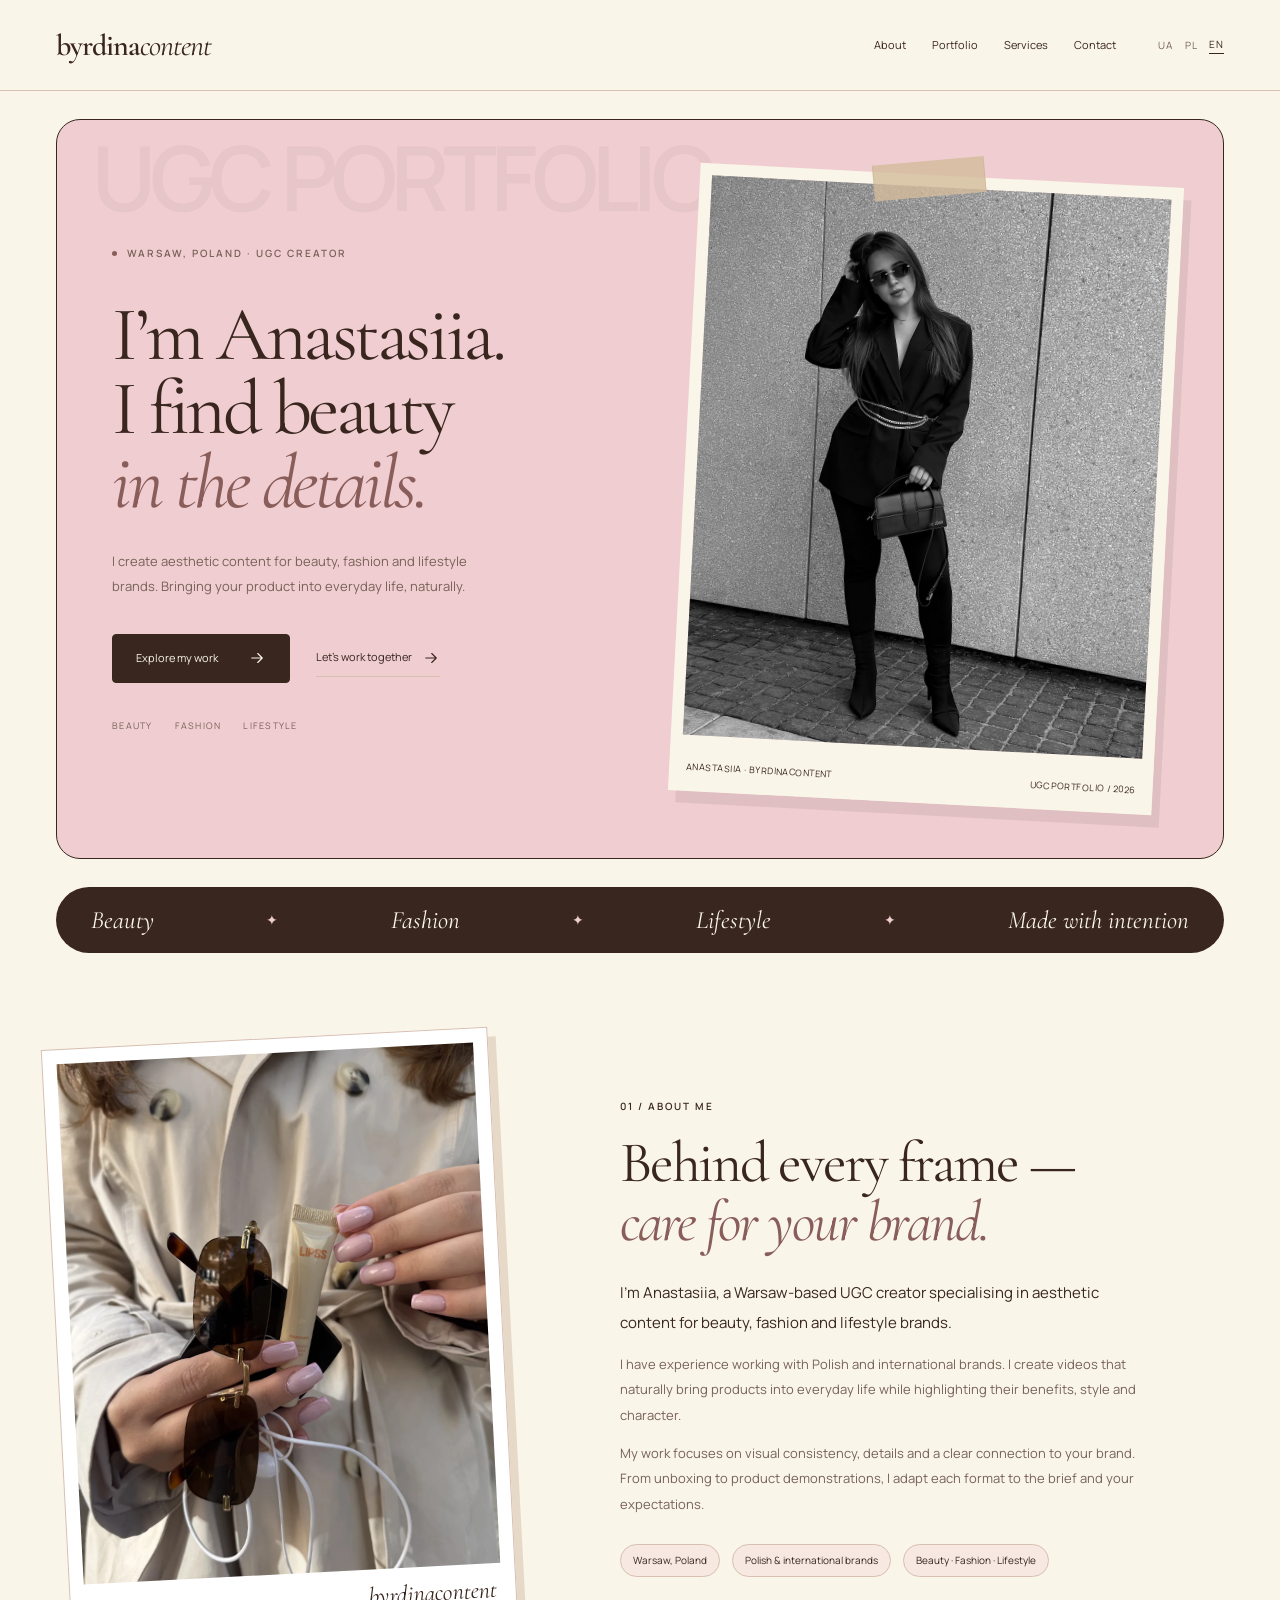
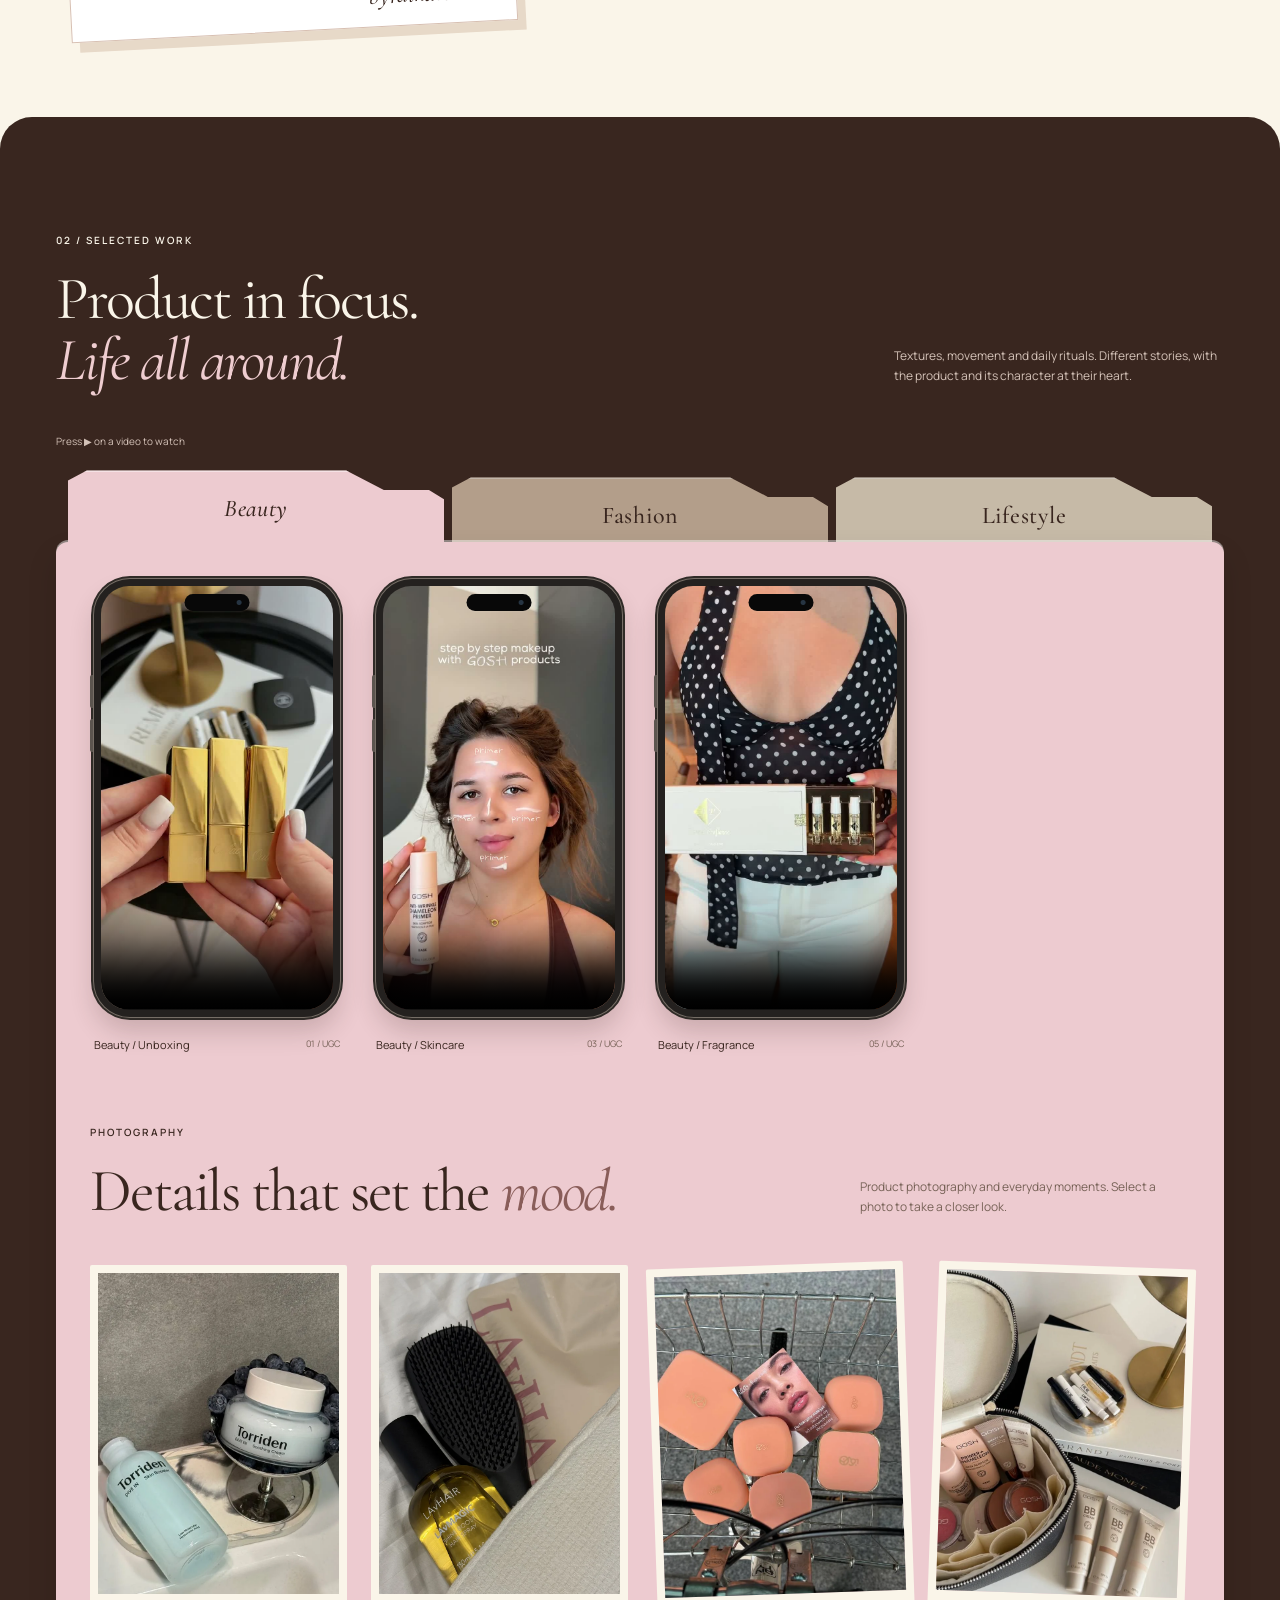
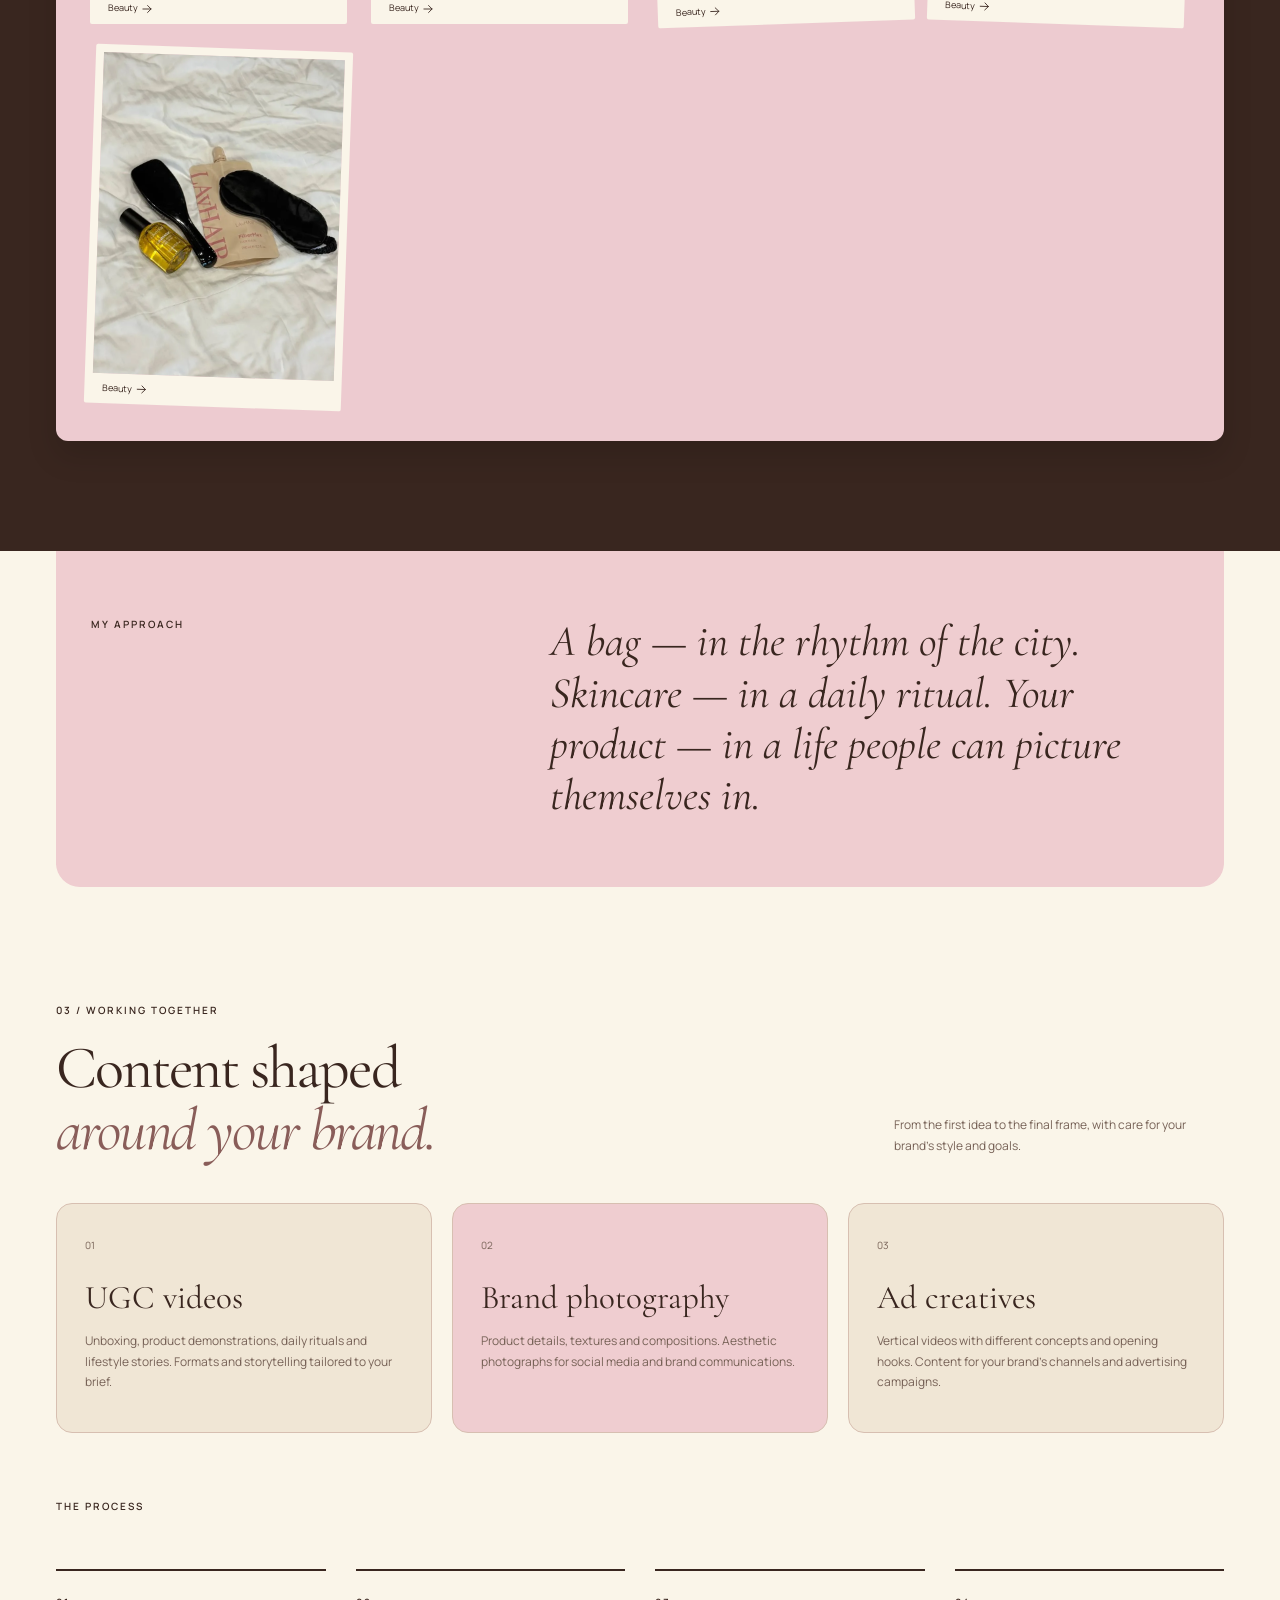
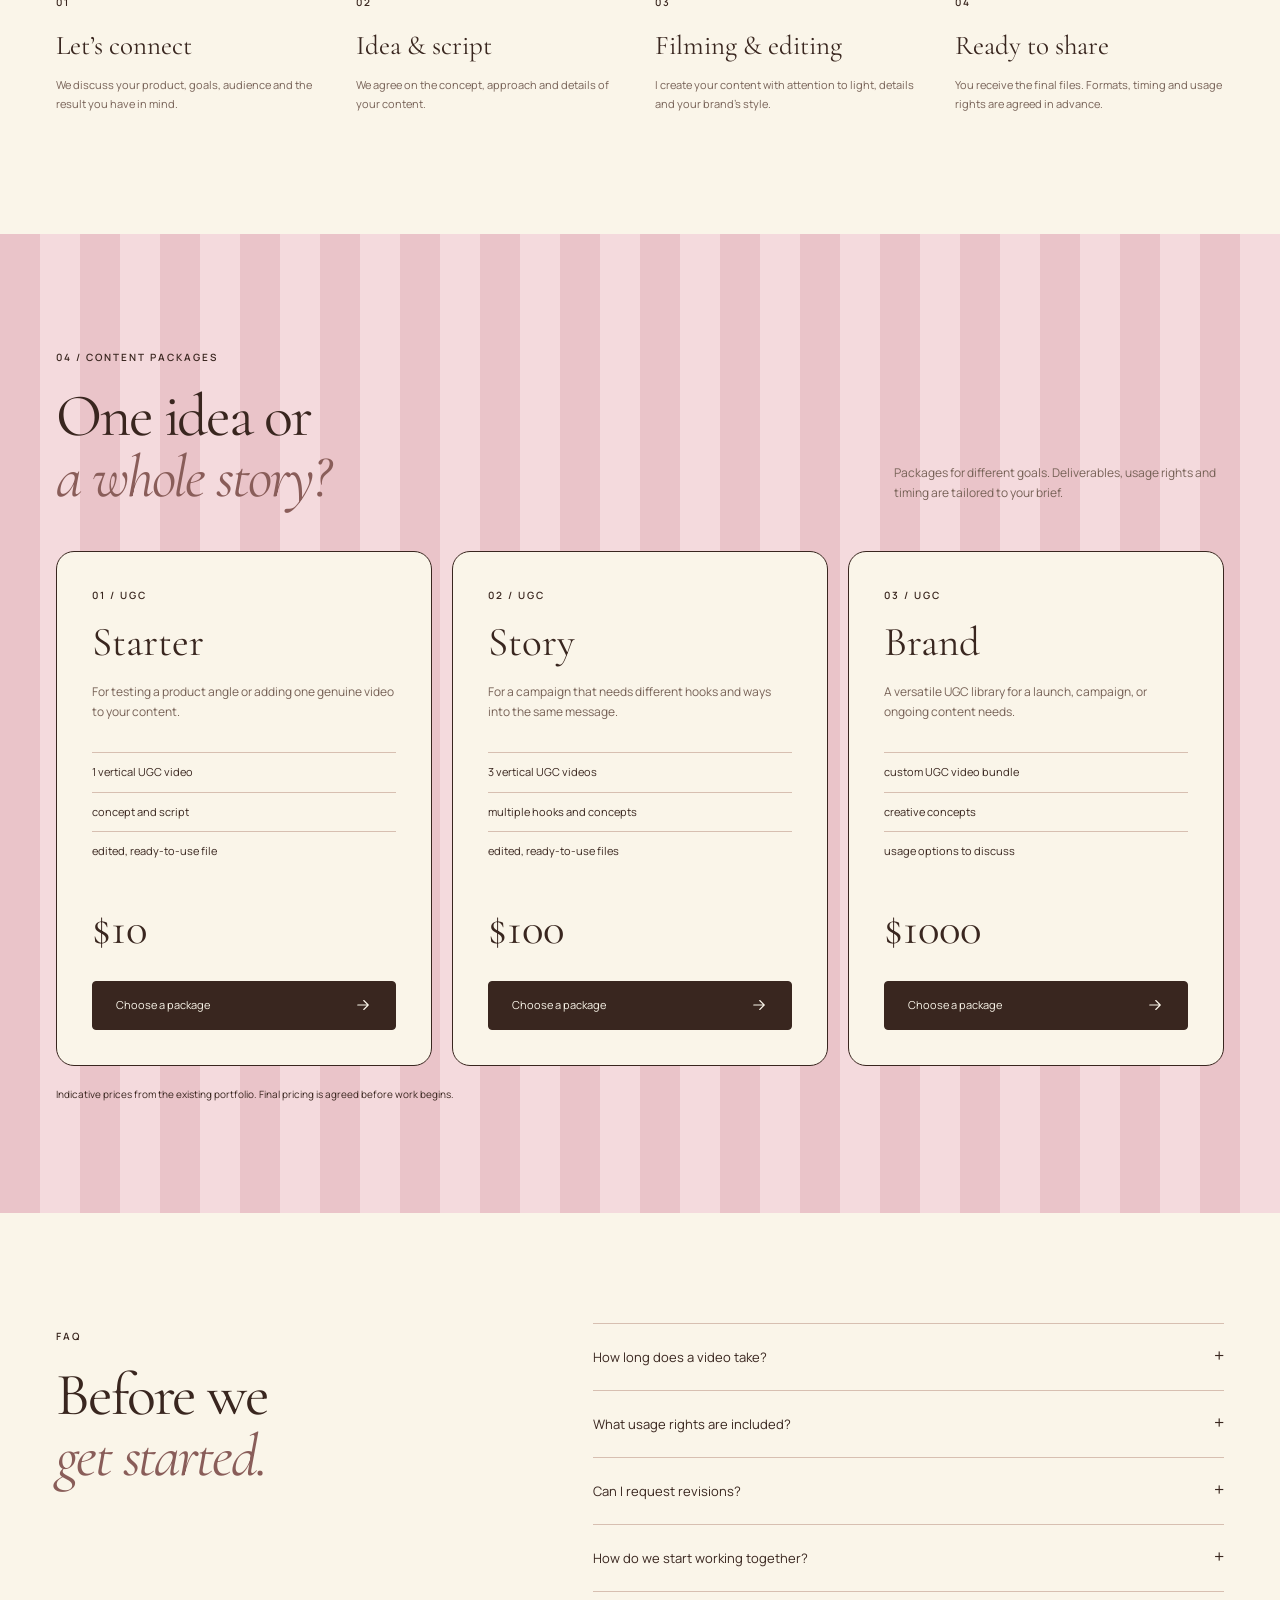
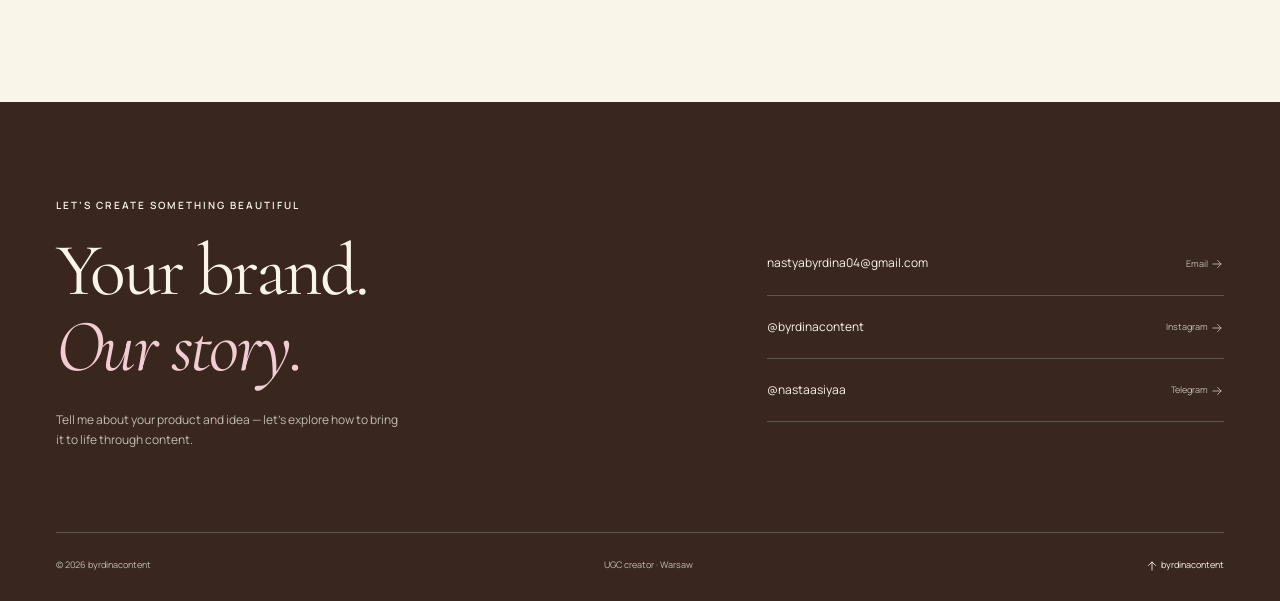
==== commit 2ba0cef8: "Add folder category tabs, SVG arrows and phone video frames" ====
--- a/en/index.html
+++ b/en/index.html
@@ -8,7 +8,7 @@
 <button class="menu-toggle" aria-expanded="false" aria-controls="navigation" aria-label="Open menu">☰</button></div></div></header>
 
 <main id="main"><div id="top"></div>
-<section class="hero container"><div class="hero-copy"><div class="eyebrow location">Warsaw, Poland · UGC creator</div><h1>I’m Anastasiia.<br>I find beauty<br><em>in the details.</em></h1><p class="hero-text">I create aesthetic content for beauty, fashion and lifestyle brands. Bringing your product into everyday life, naturally.</p><div class="hero-actions"><a class="button" href="#work">Explore my work<span>↗</span></a><a class="text-link" href="#contact">Let’s work together ↗</a></div><div class="hero-bottom"><span>Beauty</span><span>Fashion</span><span>Lifestyle</span></div></div>
+<section class="hero container"><div class="hero-copy"><div class="eyebrow location">Warsaw, Poland · UGC creator</div><h1>I’m Anastasiia.<br>I find beauty<br><em>in the details.</em></h1><p class="hero-text">I create aesthetic content for beauty, fashion and lifestyle brands. Bringing your product into everyday life, naturally.</p><div class="hero-actions"><a class="button" href="#work">Explore my work<span><svg class="arrow-icon" viewBox="0 0 24 24" fill="none" stroke="currentColor" stroke-width="1.5" stroke-linecap="round" stroke-linejoin="round" aria-hidden="true" focusable="false"><path d="M5 12h14m-6-6 6 6-6 6"/></svg></span></a><a class="text-link" href="#contact">Let’s work together <svg class="arrow-icon" viewBox="0 0 24 24" fill="none" stroke="currentColor" stroke-width="1.5" stroke-linecap="round" stroke-linejoin="round" aria-hidden="true" focusable="false"><path d="M5 12h14m-6-6 6 6-6 6"/></svg></a></div><div class="hero-bottom"><span>Beauty</span><span>Fashion</span><span>Lifestyle</span></div></div>
 <figure class="hero-photo"><img src="../img/nastasia-01.webp" width="720" height="900" fetchpriority="high" alt="Anastasiia · byrdinacontent"><figcaption class="photo-label"><span>Anastasiia · byrdinacontent</span><span>UGC portfolio / 2026</span></figcaption></figure>
 </section>
 
@@ -17,23 +17,23 @@
 <figure class="about-image"><img src="../assets/fashion-details.webp" width="900" height="1125" loading="lazy" alt="Photography from Anastasiia’s portfolio — Fashion"><figcaption>byrdinacontent</figcaption></figure>
 <div class="about-copy"><span class="eyebrow">01 / About me</span><h2>Behind every frame —<br><em>care for your brand.</em></h2><p class="intro">I’m Anastasiia, a Warsaw-based UGC creator specialising in aesthetic content for beauty, fashion and lifestyle brands.</p><p>I have experience working with Polish and international brands. I create videos that naturally bring products into everyday life while highlighting their benefits, style and character.</p><p>My work focuses on visual consistency, details and a clear connection to your brand. From unboxing to product demonstrations, I adapt each format to the brief and your expectations.</p><div class="about-facts"><span>Warsaw, Poland</span><span>Polish & international brands</span><span>Beauty · Fashion · Lifestyle</span></div></div></section>
 
-<section class="portfolio section" id="work"><div class="container"><div class="section-head"><div><span class="eyebrow">02 / Selected work</span><h2>Product in focus.<br><em>Life all around.</em></h2></div><p>Textures, movement and daily rituals. Different stories, with the product and its character at their heart.</p></div><div class="portfolio-top"><div class="filters" role="group" aria-label="Portfolio"><button class="filter" data-filter="all" aria-pressed="true">All work</button><button class="filter" data-filter="beauty" aria-pressed="false">Beauty</button><button class="filter" data-filter="fashion" aria-pressed="false">Fashion</button><button class="filter" data-filter="lifestyle" aria-pressed="false">Lifestyle</button></div><div class="portfolio-note">Press ▶ on a video to watch</div></div><div class="video-grid">
+<section class="portfolio section" data-active-category="beauty" id="work"><div class="container"><div class="section-head"><div><span class="eyebrow">02 / Selected work</span><h2>Product in focus.<br><em>Life all around.</em></h2></div><p>Textures, movement and daily rituals. Different stories, with the product and its character at their heart.</p></div><div class="portfolio-top"><div class="filters" role="group" aria-label="Portfolio"><button class="filter" data-filter="beauty" aria-pressed="true">Beauty</button><button class="filter" data-filter="fashion" aria-pressed="false">Fashion</button><button class="filter" data-filter="lifestyle" aria-pressed="false">Lifestyle</button></div><div class="portfolio-note">Press ▶ on a video to watch</div></div><div class="folder-content"><div class="video-grid">
 <figure class="work-card" data-category="beauty"><div class="video-wrap"><video controls playsinline preload="none" poster="../assets/beauty-unboxing.jpg" aria-label="UGC video — Beauty / Unboxing"><source src="../assets/beauty-unboxing.mp4" type="video/mp4"></video></div><figcaption><span>Beauty / Unboxing</span><small>01 / UGC</small></figcaption></figure>
 
-<figure class="work-card" data-category="fashion"><div class="video-wrap"><video controls playsinline preload="none" poster="../assets/fashion-city.jpg" aria-label="UGC video — Fashion / City moments"><source src="../assets/fashion-city.mp4" type="video/mp4"></video></div><figcaption><span>Fashion / City moments</span><small>02 / UGC</small></figcaption></figure>
+<figure class="work-card" data-category="fashion" hidden><div class="video-wrap"><video controls playsinline preload="none" poster="../assets/fashion-city.jpg" aria-label="UGC video — Fashion / City moments"><source src="../assets/fashion-city.mp4" type="video/mp4"></video></div><figcaption><span>Fashion / City moments</span><small>02 / UGC</small></figcaption></figure>
 
 <figure class="work-card" data-category="beauty"><div class="video-wrap"><video controls playsinline preload="none" poster="../assets/beauty-skincare.jpg" aria-label="UGC video — Beauty / Skincare"><source src="../assets/beauty-skincare.mp4" type="video/mp4"></video></div><figcaption><span>Beauty / Skincare</span><small>03 / UGC</small></figcaption></figure>
 
-<figure class="work-card" data-category="lifestyle"><div class="video-wrap"><video controls playsinline preload="none" poster="../assets/lifestyle-morning.jpg" aria-label="UGC video — Lifestyle / Morning ritual"><source src="../assets/lifestyle-morning.mp4" type="video/mp4"></video></div><figcaption><span>Lifestyle / Morning ritual</span><small>04 / UGC</small></figcaption></figure>
+<figure class="work-card" data-category="lifestyle" hidden><div class="video-wrap"><video controls playsinline preload="none" poster="../assets/lifestyle-morning.jpg" aria-label="UGC video — Lifestyle / Morning ritual"><source src="../assets/lifestyle-morning.mp4" type="video/mp4"></video></div><figcaption><span>Lifestyle / Morning ritual</span><small>04 / UGC</small></figcaption></figure>
 
 <figure class="work-card" data-category="beauty"><div class="video-wrap"><video controls playsinline preload="none" poster="../assets/beauty-perfume.jpg" aria-label="UGC video — Beauty / Fragrance"><source src="../assets/beauty-perfume.mp4" type="video/mp4"></video></div><figcaption><span>Beauty / Fragrance</span><small>05 / UGC</small></figcaption></figure>
 
-<figure class="work-card" data-category="fashion"><div class="video-wrap"><video controls playsinline preload="none" poster="../assets/fashion-look.jpg" aria-label="UGC video — Fashion / Personal style"><source src="../assets/fashion-look.mp4" type="video/mp4"></video></div><figcaption><span>Fashion / Personal style</span><small>06 / UGC</small></figcaption></figure>
+<figure class="work-card" data-category="fashion" hidden><div class="video-wrap"><video controls playsinline preload="none" poster="../assets/fashion-look.jpg" aria-label="UGC video — Fashion / Personal style"><source src="../assets/fashion-look.mp4" type="video/mp4"></video></div><figcaption><span>Fashion / Personal style</span><small>06 / UGC</small></figcaption></figure>
 
-<figure class="work-card" data-category="lifestyle"><div class="video-wrap"><video controls playsinline preload="none" poster="../assets/lifestyle-smoothie.jpg" aria-label="UGC video — Lifestyle / Daily routine"><source src="../assets/lifestyle-smoothie.mp4" type="video/mp4"></video></div><figcaption><span>Lifestyle / Daily routine</span><small>07 / UGC</small></figcaption></figure>
+<figure class="work-card" data-category="lifestyle" hidden><div class="video-wrap"><video controls playsinline preload="none" poster="../assets/lifestyle-smoothie.jpg" aria-label="UGC video — Lifestyle / Daily routine"><source src="../assets/lifestyle-smoothie.mp4" type="video/mp4"></video></div><figcaption><span>Lifestyle / Daily routine</span><small>07 / UGC</small></figcaption></figure>
 
-<figure class="work-card" data-category="lifestyle"><div class="video-wrap"><video controls playsinline preload="none" poster="../assets/lifestyle-stay.jpg" aria-label="UGC video — Lifestyle / Slow moments"><source src="../assets/lifestyle-stay.mp4" type="video/mp4"></video></div><figcaption><span>Lifestyle / Slow moments</span><small>08 / UGC</small></figcaption></figure>
-</div><div class="photo-section"><div class="section-head"><div><span class="eyebrow">Photography</span><h2>Details that set the <em>mood.</em></h2></div><p>Product photography and everyday moments. Select a photo to take a closer look.</p></div><div class="photo-grid"><button class="photo-card" data-category="fashion" data-photo="../assets/fashion-bag.webp" aria-label="Photography from Anastasiia’s portfolio — Fashion, 01"><img src="../assets/fashion-bag.webp" alt="Photography from Anastasiia’s portfolio — Fashion, 01" width="900" height="1200" loading="lazy"><span>Fashion ↗</span></button><button class="photo-card" data-category="beauty" data-photo="../assets/beauty-torriden.webp" aria-label="Photography from Anastasiia’s portfolio — Beauty, 02"><img src="../assets/beauty-torriden.webp" alt="Photography from Anastasiia’s portfolio — Beauty, 02" width="900" height="1200" loading="lazy"><span>Beauty ↗</span></button><button class="photo-card" data-category="lifestyle" data-photo="../assets/lifestyle-coffee.webp" aria-label="Photography from Anastasiia’s portfolio — Lifestyle, 03"><img src="../assets/lifestyle-coffee.webp" alt="Photography from Anastasiia’s portfolio — Lifestyle, 03" width="900" height="1200" loading="lazy"><span>Lifestyle ↗</span></button><button class="photo-card" data-category="fashion" data-photo="../assets/fashion-details.webp" aria-label="Photography from Anastasiia’s portfolio — Fashion, 04"><img src="../assets/fashion-details.webp" alt="Photography from Anastasiia’s portfolio — Fashion, 04" width="900" height="1200" loading="lazy"><span>Fashion ↗</span></button><button class="photo-card" data-category="beauty" data-photo="../assets/beauty-brush.webp" aria-label="Photography from Anastasiia’s portfolio — Beauty, 05"><img src="../assets/beauty-brush.webp" alt="Photography from Anastasiia’s portfolio — Beauty, 05" width="900" height="1200" loading="lazy"><span>Beauty ↗</span></button><button class="photo-card" data-category="lifestyle" data-photo="../assets/lifestyle-balmy.webp" aria-label="Photography from Anastasiia’s portfolio — Lifestyle, 06"><img src="../assets/lifestyle-balmy.webp" alt="Photography from Anastasiia’s portfolio — Lifestyle, 06" width="900" height="1200" loading="lazy"><span>Lifestyle ↗</span></button><button class="photo-card" data-category="beauty" data-photo="../assets/beauty-makeup.webp" aria-label="Photography from Anastasiia’s portfolio — Beauty, 07"><img src="../assets/beauty-makeup.webp" alt="Photography from Anastasiia’s portfolio — Beauty, 07" width="900" height="1200" loading="lazy"><span>Beauty ↗</span></button><button class="photo-card" data-category="lifestyle" data-photo="../assets/lifestyle-home.webp" aria-label="Photography from Anastasiia’s portfolio — Lifestyle, 08"><img src="../assets/lifestyle-home.webp" alt="Photography from Anastasiia’s portfolio — Lifestyle, 08" width="900" height="1200" loading="lazy"><span>Lifestyle ↗</span></button><button class="photo-card" data-category="beauty" data-photo="../assets/beauty-routine.webp" aria-label="Photography from Anastasiia’s portfolio — Beauty, 09"><img src="../assets/beauty-routine.webp" alt="Photography from Anastasiia’s portfolio — Beauty, 09" width="900" height="1200" loading="lazy"><span>Beauty ↗</span></button><button class="photo-card" data-category="fashion" data-photo="../assets/fashion-summer.webp" aria-label="Photography from Anastasiia’s portfolio — Fashion, 10"><img src="../assets/fashion-summer.webp" alt="Photography from Anastasiia’s portfolio — Fashion, 10" width="900" height="1200" loading="lazy"><span>Fashion ↗</span></button><button class="photo-card" data-category="lifestyle" data-photo="../assets/lifestyle-city.webp" aria-label="Photography from Anastasiia’s portfolio — Lifestyle, 11"><img src="../assets/lifestyle-city.webp" alt="Photography from Anastasiia’s portfolio — Lifestyle, 11" width="900" height="1200" loading="lazy"><span>Lifestyle ↗</span></button><button class="photo-card" data-category="beauty" data-photo="../assets/beauty-flatlay.webp" aria-label="Photography from Anastasiia’s portfolio — Beauty, 12"><img src="../assets/beauty-flatlay.webp" alt="Photography from Anastasiia’s portfolio — Beauty, 12" width="900" height="1200" loading="lazy"><span>Beauty ↗</span></button></div></div></div></section>
+<figure class="work-card" data-category="lifestyle" hidden><div class="video-wrap"><video controls playsinline preload="none" poster="../assets/lifestyle-stay.jpg" aria-label="UGC video — Lifestyle / Slow moments"><source src="../assets/lifestyle-stay.mp4" type="video/mp4"></video></div><figcaption><span>Lifestyle / Slow moments</span><small>08 / UGC</small></figcaption></figure>
+</div><div class="photo-section"><div class="section-head"><div><span class="eyebrow">Photography</span><h2>Details that set the <em>mood.</em></h2></div><p>Product photography and everyday moments. Select a photo to take a closer look.</p></div><div class="photo-grid"><button class="photo-card" data-category="fashion" hidden data-photo="../assets/fashion-bag.webp" aria-label="Photography from Anastasiia’s portfolio — Fashion, 01"><img src="../assets/fashion-bag.webp" alt="Photography from Anastasiia’s portfolio — Fashion, 01" width="900" height="1200" loading="lazy"><span>Fashion <svg class="arrow-icon" viewBox="0 0 24 24" fill="none" stroke="currentColor" stroke-width="1.5" stroke-linecap="round" stroke-linejoin="round" aria-hidden="true" focusable="false"><path d="M5 12h14m-6-6 6 6-6 6"/></svg></span></button><button class="photo-card" data-category="beauty" data-photo="../assets/beauty-torriden.webp" aria-label="Photography from Anastasiia’s portfolio — Beauty, 02"><img src="../assets/beauty-torriden.webp" alt="Photography from Anastasiia’s portfolio — Beauty, 02" width="900" height="1200" loading="lazy"><span>Beauty <svg class="arrow-icon" viewBox="0 0 24 24" fill="none" stroke="currentColor" stroke-width="1.5" stroke-linecap="round" stroke-linejoin="round" aria-hidden="true" focusable="false"><path d="M5 12h14m-6-6 6 6-6 6"/></svg></span></button><button class="photo-card" data-category="lifestyle" hidden data-photo="../assets/lifestyle-coffee.webp" aria-label="Photography from Anastasiia’s portfolio — Lifestyle, 03"><img src="../assets/lifestyle-coffee.webp" alt="Photography from Anastasiia’s portfolio — Lifestyle, 03" width="900" height="1200" loading="lazy"><span>Lifestyle <svg class="arrow-icon" viewBox="0 0 24 24" fill="none" stroke="currentColor" stroke-width="1.5" stroke-linecap="round" stroke-linejoin="round" aria-hidden="true" focusable="false"><path d="M5 12h14m-6-6 6 6-6 6"/></svg></span></button><button class="photo-card" data-category="fashion" hidden data-photo="../assets/fashion-details.webp" aria-label="Photography from Anastasiia’s portfolio — Fashion, 04"><img src="../assets/fashion-details.webp" alt="Photography from Anastasiia’s portfolio — Fashion, 04" width="900" height="1200" loading="lazy"><span>Fashion <svg class="arrow-icon" viewBox="0 0 24 24" fill="none" stroke="currentColor" stroke-width="1.5" stroke-linecap="round" stroke-linejoin="round" aria-hidden="true" focusable="false"><path d="M5 12h14m-6-6 6 6-6 6"/></svg></span></button><button class="photo-card" data-category="beauty" data-photo="../assets/beauty-brush.webp" aria-label="Photography from Anastasiia’s portfolio — Beauty, 05"><img src="../assets/beauty-brush.webp" alt="Photography from Anastasiia’s portfolio — Beauty, 05" width="900" height="1200" loading="lazy"><span>Beauty <svg class="arrow-icon" viewBox="0 0 24 24" fill="none" stroke="currentColor" stroke-width="1.5" stroke-linecap="round" stroke-linejoin="round" aria-hidden="true" focusable="false"><path d="M5 12h14m-6-6 6 6-6 6"/></svg></span></button><button class="photo-card" data-category="lifestyle" hidden data-photo="../assets/lifestyle-balmy.webp" aria-label="Photography from Anastasiia’s portfolio — Lifestyle, 06"><img src="../assets/lifestyle-balmy.webp" alt="Photography from Anastasiia’s portfolio — Lifestyle, 06" width="900" height="1200" loading="lazy"><span>Lifestyle <svg class="arrow-icon" viewBox="0 0 24 24" fill="none" stroke="currentColor" stroke-width="1.5" stroke-linecap="round" stroke-linejoin="round" aria-hidden="true" focusable="false"><path d="M5 12h14m-6-6 6 6-6 6"/></svg></span></button><button class="photo-card" data-category="beauty" data-photo="../assets/beauty-makeup.webp" aria-label="Photography from Anastasiia’s portfolio — Beauty, 07"><img src="../assets/beauty-makeup.webp" alt="Photography from Anastasiia’s portfolio — Beauty, 07" width="900" height="1200" loading="lazy"><span>Beauty <svg class="arrow-icon" viewBox="0 0 24 24" fill="none" stroke="currentColor" stroke-width="1.5" stroke-linecap="round" stroke-linejoin="round" aria-hidden="true" focusable="false"><path d="M5 12h14m-6-6 6 6-6 6"/></svg></span></button><button class="photo-card" data-category="lifestyle" hidden data-photo="../assets/lifestyle-home.webp" aria-label="Photography from Anastasiia’s portfolio — Lifestyle, 08"><img src="../assets/lifestyle-home.webp" alt="Photography from Anastasiia’s portfolio — Lifestyle, 08" width="900" height="1200" loading="lazy"><span>Lifestyle <svg class="arrow-icon" viewBox="0 0 24 24" fill="none" stroke="currentColor" stroke-width="1.5" stroke-linecap="round" stroke-linejoin="round" aria-hidden="true" focusable="false"><path d="M5 12h14m-6-6 6 6-6 6"/></svg></span></button><button class="photo-card" data-category="beauty" data-photo="../assets/beauty-routine.webp" aria-label="Photography from Anastasiia’s portfolio — Beauty, 09"><img src="../assets/beauty-routine.webp" alt="Photography from Anastasiia’s portfolio — Beauty, 09" width="900" height="1200" loading="lazy"><span>Beauty <svg class="arrow-icon" viewBox="0 0 24 24" fill="none" stroke="currentColor" stroke-width="1.5" stroke-linecap="round" stroke-linejoin="round" aria-hidden="true" focusable="false"><path d="M5 12h14m-6-6 6 6-6 6"/></svg></span></button><button class="photo-card" data-category="fashion" hidden data-photo="../assets/fashion-summer.webp" aria-label="Photography from Anastasiia’s portfolio — Fashion, 10"><img src="../assets/fashion-summer.webp" alt="Photography from Anastasiia’s portfolio — Fashion, 10" width="900" height="1200" loading="lazy"><span>Fashion <svg class="arrow-icon" viewBox="0 0 24 24" fill="none" stroke="currentColor" stroke-width="1.5" stroke-linecap="round" stroke-linejoin="round" aria-hidden="true" focusable="false"><path d="M5 12h14m-6-6 6 6-6 6"/></svg></span></button><button class="photo-card" data-category="lifestyle" hidden data-photo="../assets/lifestyle-city.webp" aria-label="Photography from Anastasiia’s portfolio — Lifestyle, 11"><img src="../assets/lifestyle-city.webp" alt="Photography from Anastasiia’s portfolio — Lifestyle, 11" width="900" height="1200" loading="lazy"><span>Lifestyle <svg class="arrow-icon" viewBox="0 0 24 24" fill="none" stroke="currentColor" stroke-width="1.5" stroke-linecap="round" stroke-linejoin="round" aria-hidden="true" focusable="false"><path d="M5 12h14m-6-6 6 6-6 6"/></svg></span></button><button class="photo-card" data-category="beauty" data-photo="../assets/beauty-flatlay.webp" aria-label="Photography from Anastasiia’s portfolio — Beauty, 12"><img src="../assets/beauty-flatlay.webp" alt="Photography from Anastasiia’s portfolio — Beauty, 12" width="900" height="1200" loading="lazy"><span>Beauty <svg class="arrow-icon" viewBox="0 0 24 24" fill="none" stroke="currentColor" stroke-width="1.5" stroke-linecap="round" stroke-linejoin="round" aria-hidden="true" focusable="false"><path d="M5 12h14m-6-6 6 6-6 6"/></svg></span></button></div></div></div></div></section>
 
 <div class="container statement"><span class="eyebrow">My approach</span><p>A bag — in the rhythm of the city. Skincare — in a daily ritual. Your product — in a life people can picture themselves in.</p></div>
 <section class="section container" id="services"><div class="section-head"><div><span class="eyebrow">03 / Working together</span><h2>Content shaped<br><em>around your brand.</em></h2></div><p>From the first idea to the final frame, with care for your brand’s style and goals.</p></div><div class="services-grid">
@@ -53,11 +53,11 @@
 </div></section>
 
 <section class="prices section" id="prices"><div class="container"><div class="section-head"><div><span class="eyebrow">04 / Content packages</span><h2>One idea or<br><em>a whole story?</em></h2></div><p>Packages for different goals. Deliverables, usage rights and timing are tailored to your brief.</p></div><div class="price-grid">
-<article class="price-card"><span class="eyebrow">01 / UGC</span><h3>Starter</h3><p>For testing a product angle or adding one genuine video to your content.</p><ul><li>1 vertical UGC video</li><li>concept and script</li><li>edited, ready-to-use file</li></ul><div class="amount">$10</div><a class="button" href="contact.html?package=Starter">Choose a package<span>↗</span></a></article>
+<article class="price-card"><span class="eyebrow">01 / UGC</span><h3>Starter</h3><p>For testing a product angle or adding one genuine video to your content.</p><ul><li>1 vertical UGC video</li><li>concept and script</li><li>edited, ready-to-use file</li></ul><div class="amount">$10</div><a class="button" href="contact.html?package=Starter">Choose a package<span><svg class="arrow-icon" viewBox="0 0 24 24" fill="none" stroke="currentColor" stroke-width="1.5" stroke-linecap="round" stroke-linejoin="round" aria-hidden="true" focusable="false"><path d="M5 12h14m-6-6 6 6-6 6"/></svg></span></a></article>
 
-<article class="price-card"><span class="eyebrow">02 / UGC</span><h3>Story</h3><p>For a campaign that needs different hooks and ways into the same message.</p><ul><li>3 vertical UGC videos</li><li>multiple hooks and concepts</li><li>edited, ready-to-use files</li></ul><div class="amount">$100</div><a class="button" href="contact.html?package=Story">Choose a package<span>↗</span></a></article>
+<article class="price-card"><span class="eyebrow">02 / UGC</span><h3>Story</h3><p>For a campaign that needs different hooks and ways into the same message.</p><ul><li>3 vertical UGC videos</li><li>multiple hooks and concepts</li><li>edited, ready-to-use files</li></ul><div class="amount">$100</div><a class="button" href="contact.html?package=Story">Choose a package<span><svg class="arrow-icon" viewBox="0 0 24 24" fill="none" stroke="currentColor" stroke-width="1.5" stroke-linecap="round" stroke-linejoin="round" aria-hidden="true" focusable="false"><path d="M5 12h14m-6-6 6 6-6 6"/></svg></span></a></article>
 
-<article class="price-card"><span class="eyebrow">03 / UGC</span><h3>Brand</h3><p>A versatile UGC library for a launch, campaign, or ongoing content needs.</p><ul><li>custom UGC video bundle</li><li>creative concepts</li><li>usage options to discuss</li></ul><div class="amount">$1000</div><a class="button" href="contact.html?package=Brand">Choose a package<span>↗</span></a></article>
+<article class="price-card"><span class="eyebrow">03 / UGC</span><h3>Brand</h3><p>A versatile UGC library for a launch, campaign, or ongoing content needs.</p><ul><li>custom UGC video bundle</li><li>creative concepts</li><li>usage options to discuss</li></ul><div class="amount">$1000</div><a class="button" href="contact.html?package=Brand">Choose a package<span><svg class="arrow-icon" viewBox="0 0 24 24" fill="none" stroke="currentColor" stroke-width="1.5" stroke-linecap="round" stroke-linejoin="round" aria-hidden="true" focusable="false"><path d="M5 12h14m-6-6 6 6-6 6"/></svg></span></a></article>
 </div><p class="price-note">Indicative prices from the existing portfolio. Final pricing is agreed before work begins.</p></div></section>
 
 <section class="section container faq-layout" id="faq"><div><span class="eyebrow">FAQ</span><h2>Before we<br><em>get started.</em></h2></div><div class="faq-list">
@@ -70,8 +70,8 @@
 <details><summary>How do we start working together?</summary><p>Tell me about your brand, product and preferred format. We’ll work out the scope and next steps together.</p></details>
 </div></section>
 
-<section class="contact-section" id="contact"><div class="container"><div class="contact-top"><div><span class="eyebrow">Let’s create something beautiful</span><h2>Your brand.<br><em>Our story.</em></h2><p>Tell me about your product and idea — let’s explore how to bring it to life through content.</p></div><div class="contact-links"><a href="mailto:nastyabyrdina04@gmail.com"><span>nastyabyrdina04@gmail.com</span><small>Email ↗</small></a><a href="https://instagram.com/byrdinacontent" target="_blank" rel="noopener noreferrer"><span>@byrdinacontent</span><small>Instagram ↗</small></a><a href="https://t.me/nastaasiyaa" target="_blank" rel="noopener noreferrer"><span>@nastaasiyaa</span><small>Telegram ↗</small></a></div></div>
-<footer class="footer"><span>© <span data-year>2026</span> byrdinacontent</span><span>UGC creator · Warsaw</span><a href="#top">↑ byrdinacontent</a></footer>
+<section class="contact-section" id="contact"><div class="container"><div class="contact-top"><div><span class="eyebrow">Let’s create something beautiful</span><h2>Your brand.<br><em>Our story.</em></h2><p>Tell me about your product and idea — let’s explore how to bring it to life through content.</p></div><div class="contact-links"><a href="mailto:nastyabyrdina04@gmail.com"><span>nastyabyrdina04@gmail.com</span><small>Email <svg class="arrow-icon" viewBox="0 0 24 24" fill="none" stroke="currentColor" stroke-width="1.5" stroke-linecap="round" stroke-linejoin="round" aria-hidden="true" focusable="false"><path d="M5 12h14m-6-6 6 6-6 6"/></svg></small></a><a href="https://instagram.com/byrdinacontent" target="_blank" rel="noopener noreferrer"><span>@byrdinacontent</span><small>Instagram <svg class="arrow-icon" viewBox="0 0 24 24" fill="none" stroke="currentColor" stroke-width="1.5" stroke-linecap="round" stroke-linejoin="round" aria-hidden="true" focusable="false"><path d="M5 12h14m-6-6 6 6-6 6"/></svg></small></a><a href="https://t.me/nastaasiyaa" target="_blank" rel="noopener noreferrer"><span>@nastaasiyaa</span><small>Telegram <svg class="arrow-icon" viewBox="0 0 24 24" fill="none" stroke="currentColor" stroke-width="1.5" stroke-linecap="round" stroke-linejoin="round" aria-hidden="true" focusable="false"><path d="M5 12h14m-6-6 6 6-6 6"/></svg></small></a></div></div>
+<footer class="footer"><span>© <span data-year>2026</span> byrdinacontent</span><span>UGC creator · Warsaw</span><a href="#top"><svg class="arrow-icon" viewBox="0 0 24 24" fill="none" stroke="currentColor" stroke-width="1.5" stroke-linecap="round" stroke-linejoin="round" aria-hidden="true" focusable="false"><path d="M12 19V5m-6 6 6-6 6 6"/></svg> byrdinacontent</a></footer>
 </div></section>
 </main>
 
--- a/assets/style.css
+++ b/assets/style.css
@@ -1,3 +1,20 @@
 :root{--paper:#f6f3ec;--ink:#302c27;--muted:#756f66;--line:#d9d3c9;--accent:#62533f;--serif:'Cormorant Garamond',Georgia,serif;--sans:Manrope,Arial,sans-serif}*{box-sizing:border-box}html{scroll-behavior:smooth;scroll-padding-top:105px}body{margin:0;background:var(--paper);color:var(--ink);font:14px/1.7 var(--sans)}body.modal-open{overflow:hidden}a{color:inherit;text-decoration:none}button{font:inherit;color:inherit;cursor:pointer}img{display:block;width:100%;height:auto;object-fit:cover}button,a{-webkit-tap-highlight-color:transparent}a:focus-visible,button:focus-visible,summary:focus-visible{outline:2px solid var(--accent);outline-offset:6px}::selection{background:#d8cfbe}.container{width:min(1360px,calc(100% - 112px));margin:auto}.header{position:sticky;top:0;z-index:20;background:rgba(246,243,236,.96);border-bottom:1px solid var(--line)}.nav{height:90px;display:flex;align-items:center;justify-content:space-between;gap:32px}.logo{font:600 28px var(--serif);letter-spacing:-1px;white-space:nowrap}.logo span{font-style:italic;font-weight:400}.navlinks,.languages{display:flex;align-items:center;gap:26px}.navlinks{font-size:11px}.nav-right{display:flex;align-items:center;gap:42px}.languages{gap:12px;font-size:10px;letter-spacing:.08em}.languages a{color:var(--muted)}.languages a[aria-current]{color:var(--ink);border-bottom:1px solid}.menu-toggle{display:none;background:none;border:0;padding:9px}.eyebrow{font-size:10px;text-transform:uppercase;letter-spacing:.2em;font-weight:600;line-height:1.6}.hero{display:grid;grid-template-columns:1.05fr 1fr;gap:7%;align-items:center;padding-top:48px;padding-bottom:48px;min-height:calc(100svh - 90px)}.hero-copy{padding:25px 0}.location{display:flex;align-items:center;gap:10px;color:var(--muted)}.location:before{content:'';width:5px;height:5px;border-radius:50%;background:var(--accent)}h1,h2,h3,p{margin-top:0}h1{font:400 clamp(64px,6.6vw,105px)/.96 var(--serif);letter-spacing:-.045em;margin:37px 0 30px}h1 em,h2 em{font-weight:400;color:var(--accent)}.hero-text{max-width:400px;color:var(--muted);font-size:13px;line-height:1.9}.hero-actions{display:flex;align-items:center;gap:26px;flex-wrap:wrap;margin-top:35px}.button{display:inline-flex;align-items:center;justify-content:space-between;gap:30px;min-height:49px;padding:13px 23px;background:var(--ink);color:var(--paper);border:1px solid var(--ink);font-size:11px;transition:background .2s,transform .2s}.button:hover{background:var(--accent);transform:translateY(-2px)}.text-link{font-size:11px;border-bottom:1px solid var(--line);padding:9px 0}.hero-bottom{display:flex;gap:22px;flex-wrap:wrap;font-size:9px;letter-spacing:.14em;text-transform:uppercase;margin-top:56px;color:var(--muted)}.hero-photo{margin:0;position:relative;align-self:stretch;min-height:550px;max-height:790px}.hero-photo img{height:100%;position:absolute;inset:0;filter:grayscale(1);object-position:50% 37%}.photo-label{position:absolute;bottom:23px;left:27px;right:27px;display:flex;justify-content:space-between;color:white;font-size:9px;letter-spacing:.12em;text-transform:uppercase}.ribbon{border-block:1px solid var(--line);display:flex;justify-content:space-between;gap:20px;padding:20px 0;font:italic 25px var(--serif)}.ribbon span:nth-child(even){font:14px var(--serif);align-self:center;color:#9b8a70}.section{padding:110px 0}.section-head{display:flex;align-items:end;justify-content:space-between;gap:30px;margin-bottom:43px}.section-head p{max-width:330px;color:var(--muted);font-size:12px;margin:0 0 4px}h2{font:400 clamp(45px,4.7vw,72px)/1.02 var(--serif);letter-spacing:-.035em;margin:17px 0 0}.about{display:grid;grid-template-columns:.85fr 1.15fr;align-items:center;gap:12%;padding-top:110px;padding-bottom:110px}.about-image{position:relative;margin:0}.about-image img{aspect-ratio:4/5;object-position:center}.about-image figcaption{font:italic 24px var(--serif);text-align:right;padding-top:14px}.about h2{margin-bottom:27px}.about-copy p{font-size:13px;color:var(--muted);max-width:530px;line-height:1.95}.about-copy .intro{color:var(--ink);font-size:15px}.about-facts{display:flex;flex-wrap:wrap;gap:12px;margin-top:27px}.about-facts span{font-size:10px;padding:7px 12px;border:1px solid var(--line)}.portfolio{background:#ece8df}.portfolio-top{display:flex;justify-content:space-between;align-items:center;gap:20px;margin-bottom:30px}.filters{display:flex;gap:8px;flex-wrap:wrap}.filter{border:1px solid transparent;background:transparent;font-size:11px;padding:8px 17px}.filter[aria-pressed=true]{background:var(--ink);color:var(--paper)}.filter:hover{border-color:var(--line)}.portfolio-note{font-size:10px;color:var(--muted)}.video-grid{display:grid;grid-template-columns:repeat(4,minmax(0,1fr));gap:30px 20px}.work-card{margin:0;min-width:0}.video-wrap{position:relative;background:#c8c0b5;aspect-ratio:9/16;overflow:hidden}.video-wrap video{width:100%;height:100%;display:block;object-fit:cover}.work-card figcaption{display:flex;justify-content:space-between;gap:8px;font-size:11px;margin-top:12px}.work-card figcaption small{font-size:9px;color:var(--muted)}[hidden]{display:none!important}.photo-section{padding-top:95px}.photo-grid{display:grid;grid-template-columns:repeat(4,minmax(0,1fr));gap:20px}.photo-card{padding:0;background:none;border:0;position:relative;overflow:hidden;text-align:left}.photo-card img{aspect-ratio:3/4;transition:transform .5s}.photo-card:hover img{transform:scale(1.035)}.photo-card span{position:absolute;bottom:12px;left:12px;background:rgba(246,243,236,.94);padding:4px 10px;font-size:9px}.statement{display:grid;grid-template-columns:1fr 1.6fr;border-bottom:1px solid var(--line);padding:80px 0;gap:60px}.statement p{font:italic clamp(31px,3.4vw,49px)/1.18 var(--serif);margin:0}.services-grid{display:grid;grid-template-columns:repeat(3,1fr);border-top:1px solid var(--line);margin-top:40px}.service{padding:30px 32px 0 0}.service+.service{padding-left:32px;border-left:1px solid var(--line)}.service .number{font-size:10px;color:var(--muted)}h3{font:400 33px/1.1 var(--serif);margin:30px 0 15px}.service p{font-size:12px;color:var(--muted)}.process{display:grid;grid-template-columns:repeat(4,1fr);gap:30px;margin-top:55px}.process article{border-top:1px solid var(--line);padding-top:18px}.process h3{font-size:27px;margin-top:18px}.process p{font-size:11px;color:var(--muted)}.prices{background:#e6e0d5}.price-grid{display:grid;grid-template-columns:repeat(3,1fr);border:1px solid #c6bfb3}.price-card{padding:35px;display:flex;flex-direction:column}.price-card+.price-card{border-left:1px solid #c6bfb3}.price-card:nth-child(2){background:var(--paper)}.price-card h3{font-size:41px;margin:17px 0}.price-card p{font-size:12px;color:var(--muted);min-height:42px}.price-card ul{padding:0;margin:16px 0 30px;list-style:none;font-size:11px}.price-card li{padding:10px 0;border-top:1px solid var(--line)}.amount{font:400 45px var(--serif);margin-top:auto;margin-bottom:25px}.price-note{font-size:10px;color:var(--muted);margin:20px 0 0}.faq-layout{display:grid;grid-template-columns:1fr 1.5fr;gap:10%}.faq-list details{border-bottom:1px solid var(--line);padding:22px 0}.faq-list details:first-child{border-top:1px solid var(--line)}summary{list-style:none;cursor:pointer;font-size:13px;display:flex;justify-content:space-between;gap:20px}summary::-webkit-details-marker{display:none}summary:after{content:'+';font-size:18px;line-height:1}.faq-list details[open] summary:after{content:'−'}.faq-list p{font-size:12px;color:var(--muted);margin:17px 35px 0 0}.contact-section{background:#302c27;color:var(--paper);padding:90px 0 28px}.contact-top{display:grid;grid-template-columns:1.3fr 1fr;align-items:center;gap:10%;margin-bottom:70px}.contact-top h2{font-size:clamp(52px,5.8vw,87px);margin-bottom:25px}.contact-top h2 em{color:#c4b399}.contact-top p{color:#c3bcb1;font-size:12px;max-width:350px}.contact-links a{display:flex;align-items:center;justify-content:space-between;gap:15px;padding:21px 0;border-bottom:1px solid #5e574d;font-size:12px}.contact-links a:hover{color:#d0b996}.contact-links small{font-size:9px;color:#c3bcb1}.footer{display:flex;justify-content:space-between;gap:20px;border-top:1px solid #5e574d;padding-top:24px;font-size:9px;color:#c3bcb1}.footer a{color:var(--paper)}dialog{width:min(900px,94vw);max-height:94svh;padding:0;border:0;background:var(--paper);color:var(--ink)}dialog::backdrop{background:rgba(20,18,15,.85)}.lightbox-image{height:85svh;max-height:900px;object-fit:contain;width:100%;padding:28px}.close-dialog{position:absolute;top:10px;right:12px;border:0;width:38px;height:38px;background:var(--paper);font-size:23px;z-index:2}.contact-page{min-height:75svh;display:grid;grid-template-columns:.8fr 1.2fr;gap:10%;align-items:center;padding-block:65px}.contact-page img{max-height:670px;aspect-ratio:4/5;filter:grayscale(1)}.contact-page h1{margin-top:25px}.contact-page .contact-links a{border-color:var(--line)}.contact-page .contact-links small{color:var(--muted)}.contact-page .description{color:var(--muted);font-size:13px}.back{font-size:11px}.chosen-package{margin-top:30px}.skip-link{position:fixed;top:-60px;left:15px;background:var(--ink);color:white;padding:10px;z-index:100}.skip-link:focus{top:10px}
 @media(min-width:1700px){.hero{min-height:850px}.hero-photo{max-height:800px}}@media(max-width:1100px){.container{width:calc(100% - 64px)}.navlinks{gap:16px}.nav-right{gap:25px}.hero{gap:6%;min-height:700px}.hero-photo{min-height:550px}h1{font-size:74px}.video-grid,.photo-grid{gap:18px}.price-card{padding:25px}.contact-links a{flex-wrap:wrap}.about{gap:8%}}@media(max-width:760px){html{scroll-padding-top:85px}.container{width:calc(100% - 40px)}.nav{height:74px;gap:15px}.logo{font-size:24px}.nav-right{gap:15px}.menu-toggle{display:block}.navlinks{display:none;position:absolute;top:74px;left:0;right:0;flex-direction:column;align-items:stretch;background:var(--paper);padding:20px;border-bottom:1px solid var(--line)}.navlinks.is-open{display:flex}.navlinks a{padding:10px;font-size:13px}.languages{gap:10px;font-size:9px}.hero{grid-template-columns:1fr;padding-top:35px;padding-bottom:30px;gap:30px;min-height:0}.hero-copy{padding:0}.hero h1{font-size:clamp(58px,12vw,85px);margin:26px 0 23px;max-width:550px}.hero-text{max-width:450px}.hero-actions{margin-top:26px;gap:25px}.hero-bottom{margin-top:30px;gap:15px}.hero-photo{min-height:0;aspect-ratio:4/5;max-height:650px}.hero-photo img{object-position:50% 42%}.ribbon{font-size:19px;gap:10px;padding-block:16px}.ribbon .ribbon-extra{display:none}.section{padding:70px 0}.about{grid-template-columns:1fr;gap:35px;padding-top:70px;padding-bottom:70px}.about-image{max-width:440px}.about-image img{aspect-ratio:5/4;object-position:50% 37%}.about-copy p{max-width:none}.section-head{display:block;margin-bottom:30px}.section-head p{margin-top:20px;max-width:420px}h2{font-size:48px}.portfolio-top{display:block}.portfolio-note{margin-top:14px}.filters{gap:3px}.filter{padding:8px 13px}.video-grid,.photo-grid{grid-template-columns:repeat(2,minmax(0,1fr));gap:25px 12px}.work-card figcaption{display:block}.work-card figcaption small{display:block;margin-top:3px}.photo-grid{gap:12px}.photo-section{padding-top:60px}.statement{grid-template-columns:1fr;gap:25px;padding:55px 0}.statement p{font-size:35px}.services-grid{grid-template-columns:1fr;margin-top:30px}.service,.service+.service{border-left:0;border-bottom:1px solid var(--line);padding:25px 0}.service h3{margin-top:13px}.process{grid-template-columns:1fr 1fr;gap:25px}.price-grid{grid-template-columns:1fr}.price-card{padding:30px}.price-card+.price-card{border-left:0;border-top:1px solid #c6bfb3}.price-card p{min-height:0}.faq-layout{grid-template-columns:1fr;gap:35px}.contact-section{padding-top:65px}.contact-top{grid-template-columns:1fr;gap:25px;margin-bottom:50px}.contact-top h2{font-size:59px}.contact-links a{flex-wrap:nowrap;font-size:11px}.contact-links small{font-size:9px}.footer{flex-wrap:wrap;font-size:9px}.contact-page{grid-template-columns:1fr;padding-top:35px;gap:35px}.contact-page>img{display:none}.contact-page h1{font-size:65px}.lightbox-image{padding:15px;height:80svh}.photo-label{left:18px;right:18px;bottom:18px;font-size:8px}}@media(prefers-reduced-motion:reduce){html{scroll-behavior:auto}*,*:before,*:after{animation:none!important;transition:none!important}}
 @media(max-width:760px){.contact-page>div{min-width:0}.contact-page h1{font-size:clamp(44px,15vw,65px)}.contact-page .contact-links a{overflow-wrap:anywhere}}
+/* Portfolio art direction: blush paper, chocolate panels and photographic cards. */
+:root{--paper:#faf5e9;--ink:#39261f;--muted:#776257;--line:#d7bfb1;--accent:#895d59}
+.header{background:#faf5e9f5}.logo{font-size:30px}.hero{position:relative;background:#efcdd0;border:1px solid var(--ink);border-radius:24px;margin-top:28px;margin-bottom:28px;padding:55px;min-height:740px;gap:6%;overflow:hidden}.hero:before{content:'UGC PORTFOLIO';position:absolute;left:35px;top:12px;font:600 clamp(45px,7vw,110px)/1 var(--sans);letter-spacing:-.065em;color:#39261f0b;white-space:nowrap;pointer-events:none}.hero-copy{position:relative;z-index:1}.hero h1{font-size:clamp(60px,6vw,90px)}.hero-photo{min-height:560px;max-height:680px;border:12px solid #faf5e9;border-bottom-width:56px;box-shadow:8px 12px 0 #39261f15;transform:rotate(3deg);overflow:visible}.hero-photo:before{content:'';position:absolute;z-index:2;top:-26px;left:35%;width:110px;height:36px;transform:rotate(-8deg);background:#d4bc9bcc;border-inline:1px solid #c4a98a55}.photo-label{bottom:-39px;left:5px;right:5px;color:var(--ink);letter-spacing:.05em}.hero-bottom{margin-top:35px}.button{border-radius:4px}.ribbon{border:0;border-radius:50px;background:var(--ink);color:var(--paper);padding:18px 35px}.ribbon span:nth-child(even){color:#efcdd0}.about{gap:10%;padding-block:85px}.about-image{padding:14px 14px 0;background:white;border:1px solid var(--line);transform:rotate(-3deg);box-shadow:8px 10px 0 #e7d9c8}.about-image figcaption{padding:12px 5px 16px}.about-copy h2{font-size:clamp(42px,4.5vw,65px)}.about-facts span{border-radius:40px;background:#efcdd055}.portfolio{background:var(--ink);color:var(--paper);border-radius:32px 32px 0 0}.portfolio h2 em{color:#efcdd0}.portfolio .section-head p,.portfolio-note,.work-card figcaption small{color:#d4c2b8}.filters{gap:10px}.filter{color:#f8eee4;border:1px solid #8e7568;border-radius:30px}.filter[aria-pressed=true]{background:#efcdd0;color:var(--ink);border-color:#efcdd0}.video-grid{gap:32px 25px}.video-wrap{border:5px solid #171411;border-radius:24px;box-shadow:0 10px 20px #0003}.photo-grid{gap:24px}.photo-card{border:8px solid #faf5e9;border-bottom-width:30px;border-radius:2px;overflow:visible;background:var(--paper);transition:transform .25s}.photo-card:nth-child(3n+1){transform:rotate(-2deg)}.photo-card:nth-child(3n){transform:rotate(2deg)}.photo-card:hover{transform:translateY(-5px)}.photo-card img{transition:none}.photo-card:hover img{transform:none}.photo-card span{bottom:-26px;left:0;background:none;color:var(--ink)}.statement{padding:65px 35px;background:#efcdd0;border:0;border-radius:0 0 24px 24px}.services-grid{gap:20px;border:0}.service,.service+.service{padding:28px;border:1px solid var(--line);border-radius:16px;background:#f0e6d5}.service:nth-child(2){background:#efcdd0}.service h3{margin-top:24px}.process article{border-top:2px solid var(--ink)}.prices{background:repeating-linear-gradient(90deg,#eac4c9 0 40px,#f4dadd 40px 80px)}.price-grid{border:0;gap:20px}.price-card,.price-card:nth-child(2){background:var(--paper);border:1px solid var(--ink);border-radius:18px}.price-card+.price-card{border-left:1px solid var(--ink)}.price-note{color:var(--ink)}.contact-section{background:#39261f}.contact-top h2 em{color:#efcdd0}.contact-links a:hover{color:#efcdd0}.contact-page>img{border:12px solid var(--paper);box-shadow:0 0 0 1px var(--line),10px 12px 0 #efcdd0;transform:rotate(-3deg)}
+@media(min-width:1700px){.hero{min-height:800px}}@media(max-width:1100px){.hero{padding:35px;min-height:650px}.hero h1{font-size:65px}.hero-photo{min-height:510px}.photo-label{font-size:8px}.service,.service+.service{padding:22px}}
+@media(max-width:760px){.hero{padding:30px 22px;margin-top:18px;margin-bottom:20px;min-height:0;border-radius:18px;overflow:hidden;gap:35px}.hero:before{font-size:53px;left:14px;top:10px}.hero h1{font-size:clamp(45px,10.8vw,73px);margin-top:27px}.hero .location{font-size:8px}.hero-actions{gap:15px}.hero .button{padding:12px 16px;gap:15px}.hero-photo{min-height:0;aspect-ratio:4/5;width:calc(100% - 12px);margin:0 auto 12px;border-width:8px;border-bottom-width:42px;transform:rotate(2deg)}.hero-photo:before{width:80px;height:27px;top:-20px}.photo-label{bottom:-30px;font-size:7px;left:2px;right:2px;gap:10px}.hero-bottom{font-size:8px}.ribbon{padding:15px 22px;font-size:18px}.about{padding-block:65px;gap:40px}.about-image{margin-inline:10px}.about-copy h2{font-size:43px}.portfolio{border-radius:22px 22px 0 0}.video-grid{gap:25px 13px}.video-wrap{border-width:3px;border-radius:17px}.photo-grid{gap:20px 15px}.photo-card{border-width:5px;border-bottom-width:26px}.photo-card span{bottom:-23px;font-size:8px}.statement{padding:35px 22px}.statement p{font-size:31px}.services-grid{gap:14px}.service,.service+.service{padding:25px;border:1px solid var(--line)}.price-grid{gap:14px}.price-card+.price-card{border-top:1px solid var(--ink)}.contact-page>img{display:none}}
+/* Fixed vector icons retain the same shape across iOS and desktop fonts. */
+.arrow-icon{display:inline-block;width:18px;height:18px;vertical-align:middle;flex-shrink:0}.photo-card .arrow-icon,.footer .arrow-icon,.contact-links .arrow-icon{width:14px;height:14px}.text-link,.back{display:inline-flex;align-items:center;gap:10px}.button>span{display:inline-flex}
+/* Three paper folders share one portfolio panel. */
+.portfolio{--folder-paper:#edcbd0}.portfolio[data-active-category=fashion]{--folder-paper:#d6c0a8}.portfolio[data-active-category=lifestyle]{--folder-paper:#eee4ce}.portfolio-top{display:flex;flex-direction:column;align-items:stretch;gap:20px;margin-bottom:0}.portfolio-note{order:-1;margin:0}.filters{display:grid;grid-template-columns:repeat(3,1fr);gap:8px;align-items:end;padding:0 12px}.filter{position:relative;isolation:isolate;border:0!important;border-radius:0;background:transparent!important;color:#39261f!important;padding:24px 20px 19px;min-height:72px;font:500 24px var(--serif);letter-spacing:.03em;transition:transform .2s}.filter:before{content:'';position:absolute;inset:0;z-index:-1;background:#edcbd0;clip-path:polygon(0 14%,5% 0,74% 0,84% 27%,96% 27%,100% 40%,100% 100%,0 100%);border-radius:9px 0 0 0;box-shadow:inset 0 2px 0 #ffffff70}.filter[data-filter=fashion]:before{background:#d6c0a8}.filter[data-filter=lifestyle]:before{background:#eee4ce}.filter[aria-pressed=false]{transform:translateY(7px);opacity:.78}.filter[aria-pressed=true]{z-index:2;font-style:italic}.filter:hover{opacity:1}.filter:focus-visible{outline-color:#fff;outline-offset:3px}.folder-content{position:relative;background:var(--folder-paper);border-radius:12px;padding:34px;color:var(--ink);box-shadow:0 -2px 0 #ffffff70,0 15px 30px #0002}.folder-content .section-head p,.folder-content .work-card figcaption small{color:#776257}.folder-content h2 em{color:#895d59}.folder-content .photo-section{padding-top:65px}
+@media(max-width:760px){.filters{gap:4px;padding:0 4px}.filter{font-size:18px;min-height:62px;padding:21px 5px 14px}.folder-content{padding:22px 12px;border-radius:8px}.folder-content .video-grid{gap:22px 10px}.folder-content .photo-grid{gap:20px 12px}.folder-content h2{font-size:39px}.portfolio-top{gap:17px}.arrow-icon{width:16px;height:16px}}
+/* Phone frames keep native video controls accessible inside the screen. */
+.video-wrap{overflow:visible;border:7px solid #24211f;border-radius:36px;background:#151413;box-shadow:0 0 0 1px #766e66,0 0 0 3px #302b27,0 15px 25px #39261f30;isolation:isolate}
+.video-wrap video{border-radius:28px;overflow:hidden;background:#151413;object-fit:cover}
+.video-wrap:before{content:'';position:absolute;z-index:2;top:8px;left:50%;transform:translateX(-50%);width:28%;height:17px;border-radius:20px;background:radial-gradient(circle at 84% 50%,#263442 0 2px,#080808 3px);box-shadow:0 1px 2px #ffffff18;pointer-events:none}
+.video-wrap:after{content:'';position:absolute;top:21%;left:-11px;width:3px;height:33px;background:#5c554f;border-radius:2px 0 0 2px;box-shadow:0 44px 0 #5c554f;pointer-events:none}
+.work-card{padding:3px 4px 0}.video-grid{column-gap:28px}.work-card figcaption{margin-top:19px}
+@media(max-width:760px){.video-wrap{border-width:5px;border-radius:25px;box-shadow:0 0 0 1px #766e66,0 0 0 2px #302b27,0 8px 16px #39261f25}.video-wrap video{border-radius:20px}.video-wrap:before{top:6px;height:12px;width:30%}.video-wrap:after{left:-8px;width:2px;height:22px;box-shadow:0 30px 0 #5c554f}.work-card{padding-inline:3px}.folder-content .video-grid{column-gap:14px}.work-card figcaption{margin-top:14px}}
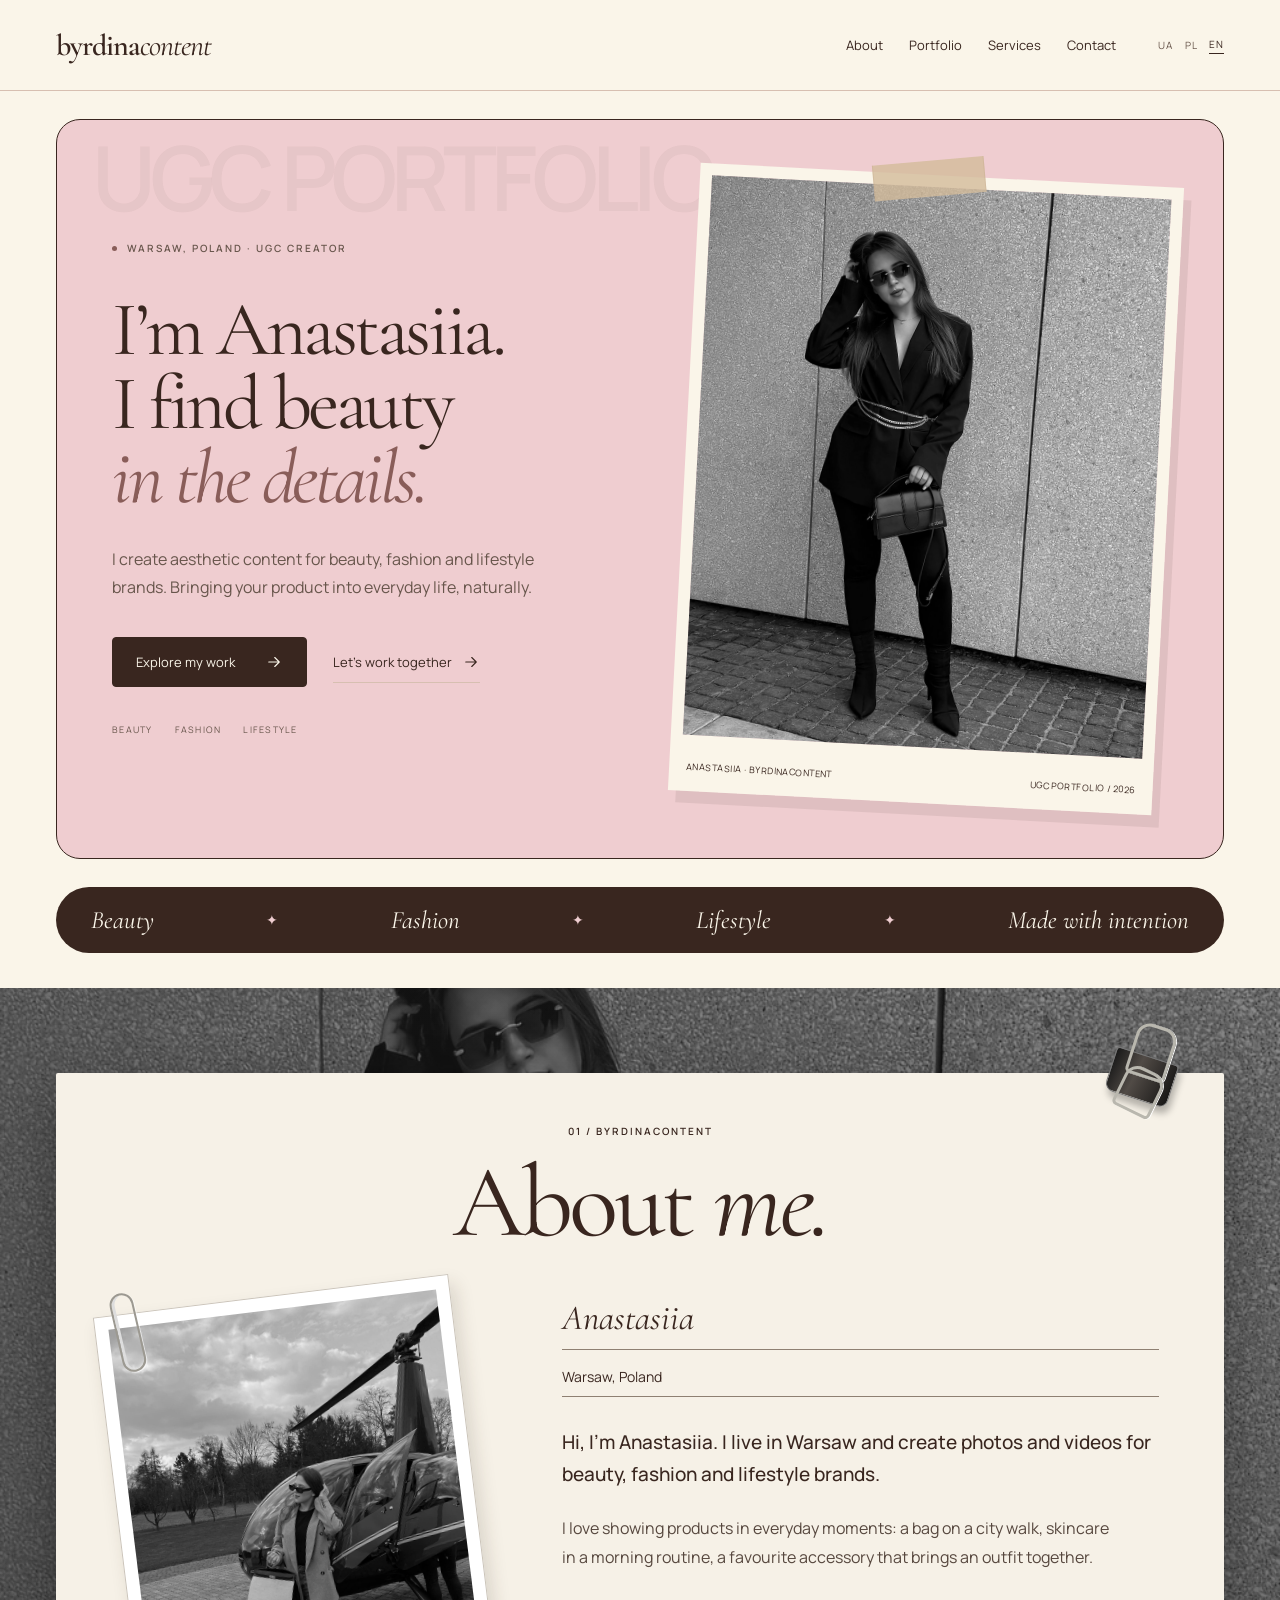
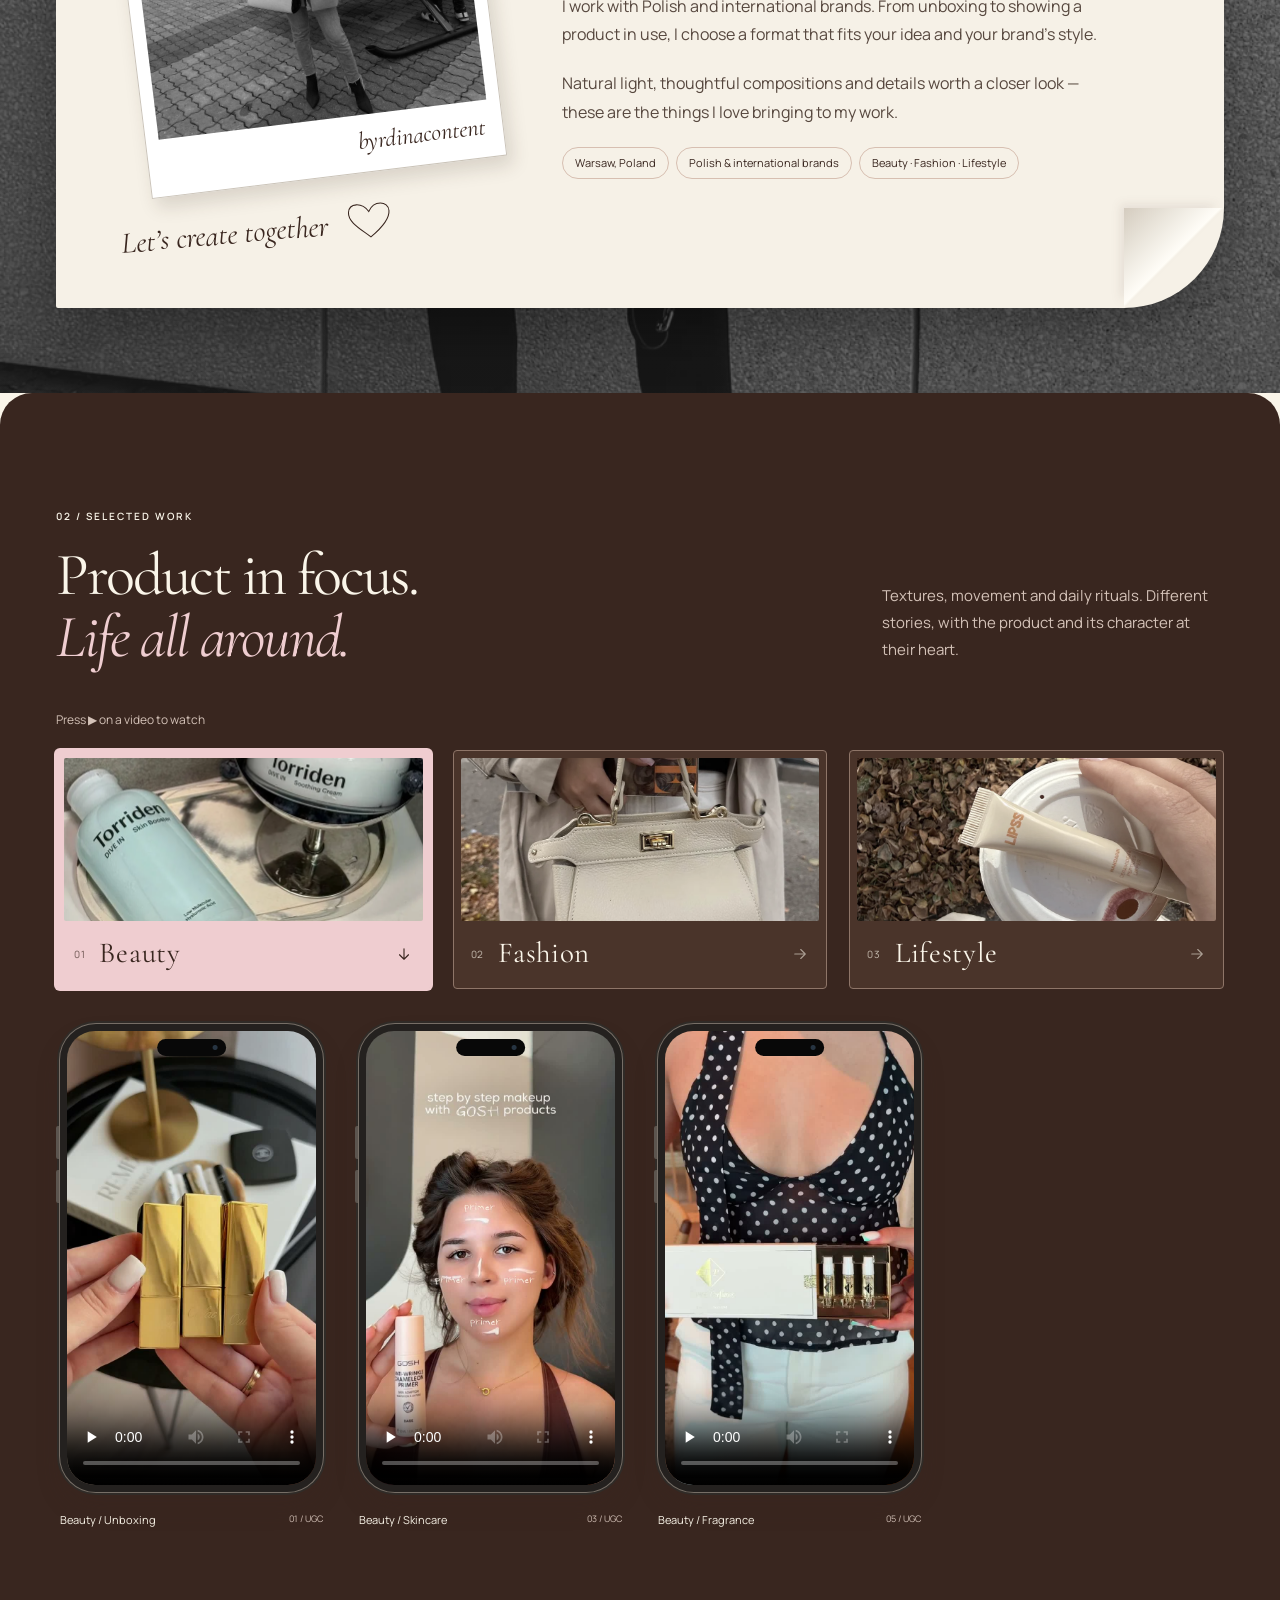
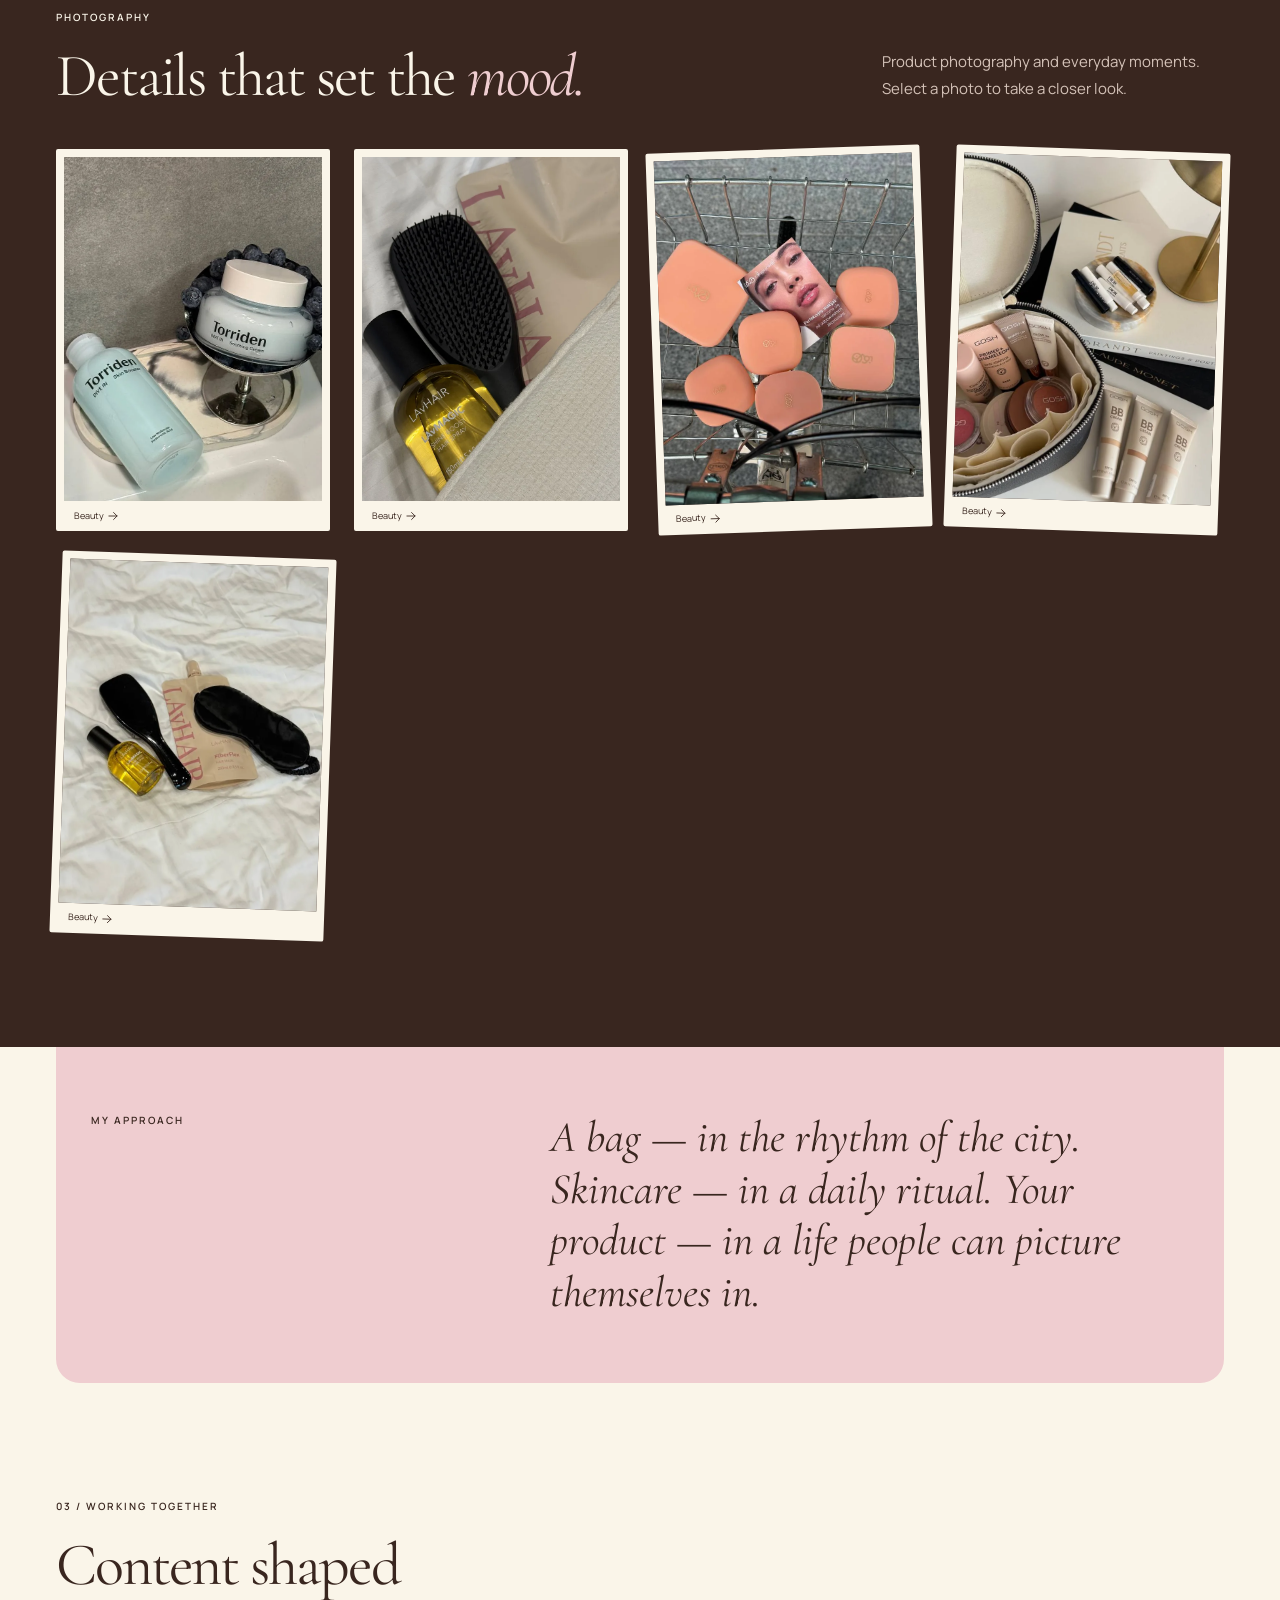
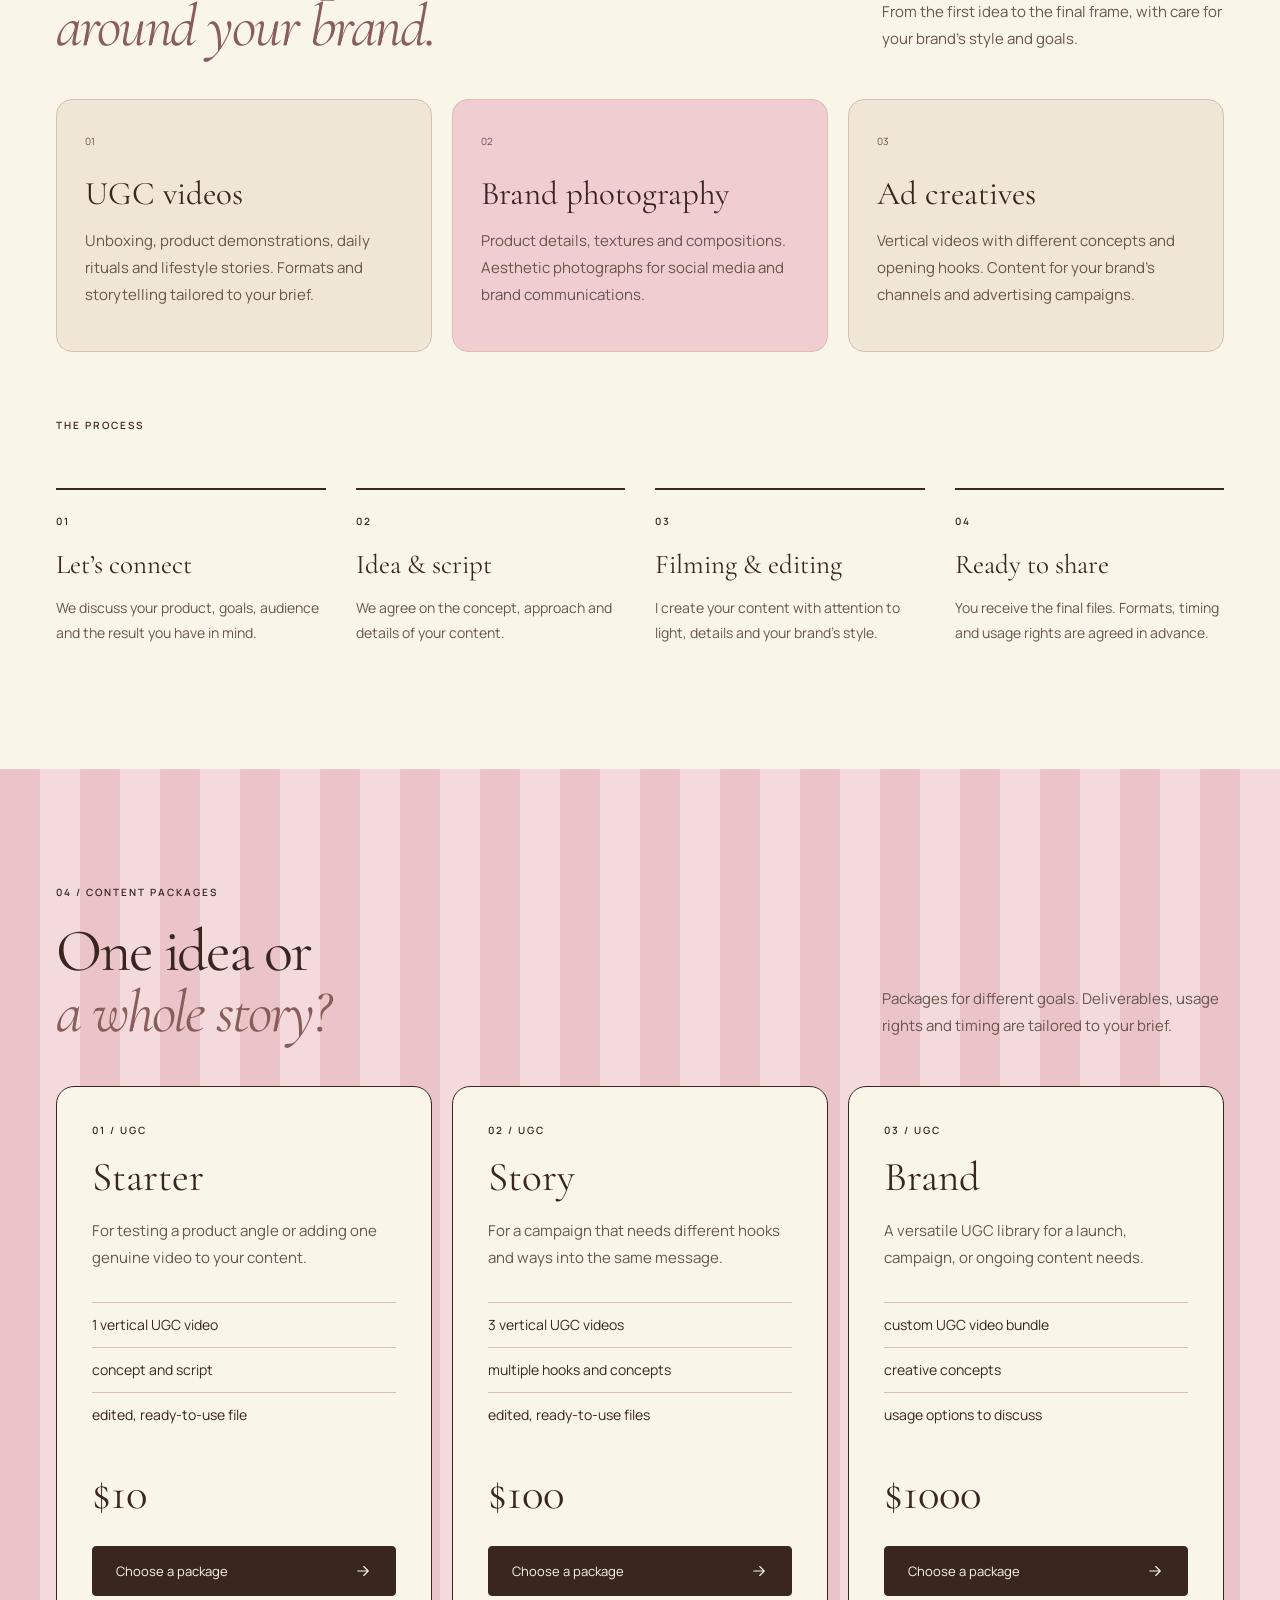
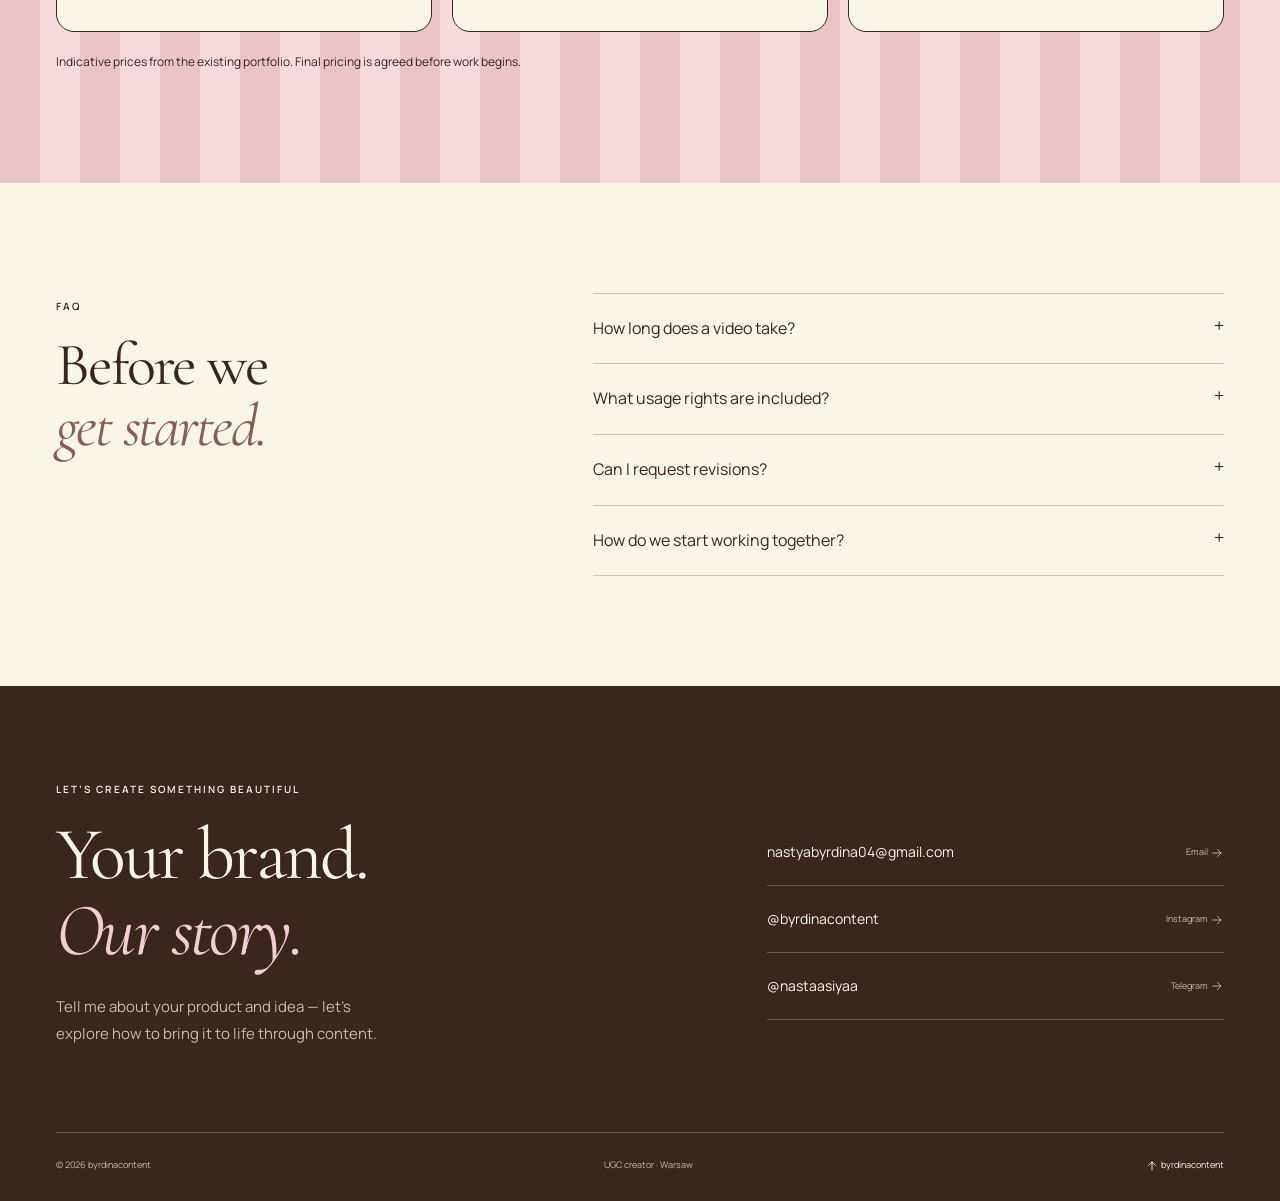
==== commit 2a7ead9c: "Refresh category selector and improve about section readability" ====
--- a/en/index.html
+++ b/en/index.html
@@ -13,11 +13,11 @@
 </section>
 
 <div class="container ribbon" aria-hidden="true"><span>Beauty</span><span>✦</span><span>Fashion</span><span>✦</span><span>Lifestyle</span><span class="ribbon-extra">✦</span><span class="ribbon-extra">Made with intention</span></div>
-<section class="about container" id="about">
-<figure class="about-image"><img src="../assets/fashion-details.webp" width="900" height="1125" loading="lazy" alt="Photography from Anastasiia’s portfolio — Fashion"><figcaption>byrdinacontent</figcaption></figure>
-<div class="about-copy"><span class="eyebrow">01 / About me</span><h2>Behind every frame —<br><em>care for your brand.</em></h2><p class="intro">I’m Anastasiia, a Warsaw-based UGC creator specialising in aesthetic content for beauty, fashion and lifestyle brands.</p><p>I have experience working with Polish and international brands. I create videos that naturally bring products into everyday life while highlighting their benefits, style and character.</p><p>My work focuses on visual consistency, details and a clear connection to your brand. From unboxing to product demonstrations, I adapt each format to the brief and your expectations.</p><div class="about-facts"><span>Warsaw, Poland</span><span>Polish & international brands</span><span>Beauty · Fashion · Lifestyle</span></div></div></section>
+<section class="about-scene" id="about"><div class="about-sheet container"><span class="binder-clip" aria-hidden="true"></span><header class="about-heading"><span class="eyebrow">01 / byrdinacontent</span><h2>About <em>me.</em></h2></header><div class="about">
+<figure class="about-image"><img src="../img/nastasia-02.jpg" width="900" height="1125" loading="lazy" alt="Photography from Anastasiia’s portfolio — Fashion"><figcaption>byrdinacontent</figcaption></figure>
+<div class="about-copy"><div class="personal-lines"><span>Anastasiia</span><span>Warsaw, Poland</span></div><p class="intro">Hi, I’m Anastasiia. I live in Warsaw and create photos and videos for beauty, fashion and lifestyle brands.</p><p class="about-paragraph">I love showing products in everyday moments: a bag on a city walk, skincare in a morning routine, a favourite accessory that brings an outfit together.</p><p class="about-paragraph">I work with Polish and international brands. From unboxing to showing a product in use, I choose a format that fits your idea and your brand’s style.</p><p class="about-paragraph">Natural light, thoughtful compositions and details worth a closer look — these are the things I love bringing to my work.</p><div class="about-facts"><span>Warsaw, Poland</span><span>Polish & international brands</span><span>Beauty · Fashion · Lifestyle</span></div></div></div><a class="about-invite" href="#contact">Let’s create together<svg viewBox="0 0 64 56" fill="none" stroke="currentColor" stroke-width="1.4" aria-hidden="true"><path d="M32 49C20 38 3 27 5 14 7 1 24 2 32 15 40 0 59 3 59 16 59 29 42 42 32 49Z"/></svg></a><span class="paper-fold" aria-hidden="true"></span></div></section>
 
-<section class="portfolio section" data-active-category="beauty" id="work"><div class="container"><div class="section-head"><div><span class="eyebrow">02 / Selected work</span><h2>Product in focus.<br><em>Life all around.</em></h2></div><p>Textures, movement and daily rituals. Different stories, with the product and its character at their heart.</p></div><div class="portfolio-top"><div class="filters" role="group" aria-label="Portfolio"><button class="filter" data-filter="beauty" aria-pressed="true">Beauty</button><button class="filter" data-filter="fashion" aria-pressed="false">Fashion</button><button class="filter" data-filter="lifestyle" aria-pressed="false">Lifestyle</button></div><div class="portfolio-note">Press ▶ on a video to watch</div></div><div class="folder-content"><div class="video-grid">
+<section class="portfolio section" data-active-category="beauty" id="work"><div class="container"><div class="section-head"><div><span class="eyebrow">02 / Selected work</span><h2>Product in focus.<br><em>Life all around.</em></h2></div><p>Textures, movement and daily rituals. Different stories, with the product and its character at their heart.</p></div><div class="portfolio-top"><div class="filters" role="group" aria-label="Portfolio"><button class="filter" data-filter="beauty" aria-pressed="true"><img src="../assets/beauty-torriden.webp" alt="" loading="lazy" width="400" height="300"><span class="category-caption"><small>01</small><span>Beauty</span><svg class="arrow-icon" viewBox="0 0 24 24" fill="none" stroke="currentColor" stroke-width="1.5" stroke-linecap="round" stroke-linejoin="round" aria-hidden="true"><path d="M5 12h14m-6-6 6 6-6 6"/></svg></span></button><button class="filter" data-filter="fashion" aria-pressed="false"><img src="../assets/fashion-bag.webp" alt="" loading="lazy" width="400" height="300"><span class="category-caption"><small>02</small><span>Fashion</span><svg class="arrow-icon" viewBox="0 0 24 24" fill="none" stroke="currentColor" stroke-width="1.5" stroke-linecap="round" stroke-linejoin="round" aria-hidden="true"><path d="M5 12h14m-6-6 6 6-6 6"/></svg></span></button><button class="filter" data-filter="lifestyle" aria-pressed="false"><img src="../assets/lifestyle-coffee.webp" alt="" loading="lazy" width="400" height="300"><span class="category-caption"><small>03</small><span>Lifestyle</span><svg class="arrow-icon" viewBox="0 0 24 24" fill="none" stroke="currentColor" stroke-width="1.5" stroke-linecap="round" stroke-linejoin="round" aria-hidden="true"><path d="M5 12h14m-6-6 6 6-6 6"/></svg></span></button></div><div class="portfolio-note">Press ▶ on a video to watch</div></div><div class="folder-content"><div class="video-grid">
 <figure class="work-card" data-category="beauty"><div class="video-wrap"><video controls playsinline preload="none" poster="../assets/beauty-unboxing.jpg" aria-label="UGC video — Beauty / Unboxing"><source src="../assets/beauty-unboxing.mp4" type="video/mp4"></video></div><figcaption><span>Beauty / Unboxing</span><small>01 / UGC</small></figcaption></figure>
 
 <figure class="work-card" data-category="fashion" hidden><div class="video-wrap"><video controls playsinline preload="none" poster="../assets/fashion-city.jpg" aria-label="UGC video — Fashion / City moments"><source src="../assets/fashion-city.mp4" type="video/mp4"></video></div><figcaption><span>Fashion / City moments</span><small>02 / UGC</small></figcaption></figure>
--- a/assets/style.css
+++ b/assets/style.css
@@ -18,3 +18,12 @@
 .video-wrap:after{content:'';position:absolute;top:21%;left:-11px;width:3px;height:33px;background:#5c554f;border-radius:2px 0 0 2px;box-shadow:0 44px 0 #5c554f;pointer-events:none}
 .work-card{padding:3px 4px 0}.video-grid{column-gap:28px}.work-card figcaption{margin-top:19px}
 @media(max-width:760px){.video-wrap{border-width:5px;border-radius:25px;box-shadow:0 0 0 1px #766e66,0 0 0 2px #302b27,0 8px 16px #39261f25}.video-wrap video{border-radius:20px}.video-wrap:before{top:6px;height:12px;width:30%}.video-wrap:after{left:-8px;width:2px;height:22px;box-shadow:0 30px 0 #5c554f}.work-card{padding-inline:3px}.folder-content .video-grid{column-gap:14px}.work-card figcaption{margin-top:14px}}
+/* A personal paper note, inspired by a creator's printed moodboard. */
+.about-scene{position:relative;isolation:isolate;padding:85px 0;margin-top:35px;background:#4b4540;overflow:hidden}.about-scene:before{content:'';position:absolute;inset:0;z-index:-1;background:linear-gradient(#25211f80,#25211fa6),url('../img/nastasia-01.webp') center 37%/cover;filter:grayscale(1)}.about-sheet{position:relative;background:#f6f1e7;padding:45px 65px 55px;box-shadow:0 20px 55px #0005;border-radius:2px 2px 100px 2px}.about-heading{text-align:center}.about-heading h2{font-size:clamp(70px,8vw,115px);margin:8px 0 0}.about-heading h2 em{color:var(--ink)}.about-sheet .about{padding:40px 0 0;grid-template-columns:.8fr 1.2fr;gap:9%}.about-sheet .about-image{transform:rotate(-7deg);border:1px solid #cbc4b9;box-shadow:5px 10px 18px #39261f25;padding:13px 13px 0;align-self:center}.about-sheet .about-image img{aspect-ratio:4/5;object-position:center}.about-sheet .about-image:before{content:'';position:absolute;z-index:2;width:20px;height:76px;top:-22px;left:20px;border:2px solid #9c9991;border-radius:15px;transform:rotate(-6deg);box-shadow:1px 1px 0 #fff9,inset 3px 0 0 #ddd;pointer-events:none}.personal-lines{display:grid;gap:8px;margin-bottom:28px}.personal-lines span{display:block;border-bottom:1px solid #8e8072;padding:3px 0 8px;font:italic 35px/1.25 var(--serif)}.personal-lines span+span{font-size:27px}.about-sheet .about-copy p{font-size:12px;line-height:1.85}.about-sheet .about-copy .intro{font-size:14px}.about-sheet .about-facts{gap:7px;margin-top:20px}.about-sheet .about-facts span{font-size:9px;background:transparent}.about-invite{display:flex;width:fit-content;align-items:center;gap:18px;margin-top:30px;font:italic 30px var(--serif);transform:rotate(-5deg);position:relative;z-index:2}.about-invite svg{width:48px;height:44px}.binder-clip{position:absolute;top:-18px;right:50px;width:65px;height:45px;background:linear-gradient(100deg,#191919,#514b46 40%,#171615);border:1px solid #777;border-radius:4px 4px 9px 9px;transform:rotate(18deg);box-shadow:4px 6px 7px #0004;z-index:3}.binder-clip:before,.binder-clip:after{content:'';position:absolute;left:13px;top:-33px;width:35px;height:48px;border:3px solid #b9b7ae;border-radius:14px 14px 5px 5px;box-shadow:1px 0 0 #fff}.binder-clip:after{top:12px;height:40px;transform:rotate(8deg)}.paper-fold{position:absolute;bottom:0;right:0;width:100px;height:100px;background:linear-gradient(135deg,#d4ccbf 0%,#fffdf7 48%,transparent 50%);filter:drop-shadow(-4px -4px 5px #39261f15);border-radius:0 0 100px 0;pointer-events:none}
+@media(max-width:760px){.about-scene{padding:55px 0;margin-top:25px}.about-sheet{padding:35px 25px 50px;border-bottom-right-radius:65px}.about-heading h2{font-size:72px}.about-sheet .about{grid-template-columns:1fr;gap:35px;padding-top:35px}.about-sheet .about-image{width:80%;max-width:300px;margin:auto;transform:rotate(-5deg)}.about-sheet .about-image img{aspect-ratio:4/5}.personal-lines span{font-size:32px}.personal-lines span+span{font-size:25px}.binder-clip{right:24px;transform:rotate(15deg) scale(.75);transform-origin:top right}.about-invite{font-size:24px;max-width:calc(100% - 20px);gap:10px}.about-invite svg{flex-shrink:0;width:35px}.paper-fold{width:65px;height:65px;border-radius:0 0 65px 0}.about-sheet .about-copy p{font-size:13px}}
+/* Comfortable reading sizes and quieter paragraph rhythm. */
+:root{--muted:#68564c}.hero-text{font-size:16px;line-height:1.8;max-width:43ch}.about-sheet .about{grid-template-columns:.75fr 1.25fr;gap:8%;align-items:start}.about-sheet .about-copy p{font-size:16px;line-height:1.8;color:#57483f;max-width:56ch;margin:0 0 20px}.about-sheet .about-copy .intro{font-size:19px;line-height:1.65;color:var(--ink);font-weight:500;margin-bottom:24px}.personal-lines{margin-bottom:30px}.personal-lines span+span{font-family:var(--sans);font-size:14px;font-style:normal;line-height:1.6;padding-top:8px}.about-sheet .about-facts span{font-size:11px;line-height:1.5}.section-head p{font-size:15px;line-height:1.8;max-width:38ch}.service p,.price-card p,.faq-list p,.contact-top p,.contact-page .description{font-size:15px;line-height:1.8}.process p{font-size:14px;line-height:1.8}.price-card ul{font-size:14px;line-height:1.7}.faq-list summary{font-size:16px;line-height:1.6}.navlinks,.button,.text-link{font-size:13px}.portfolio-note,.price-note{font-size:12px;line-height:1.7}.price-card p{min-height:0}.contact-links a{font-size:14px}
+@media(max-width:760px){.about-sheet .about{grid-template-columns:1fr;gap:35px}.about-sheet{padding-inline:22px}.about-sheet .about-copy p{font-size:16px;line-height:1.75;margin-bottom:19px}.about-sheet .about-copy .intro{font-size:18px;line-height:1.65}.hero-text{font-size:15px}.section-head p{font-size:15px}.contact-links a{font-size:12px}.hero-actions{gap:18px}.about-sheet .about-facts{gap:8px}.about-sheet .about-facts span{font-size:10px}}
+/* Photographic category index replaces the paper folder tabs. */
+.portfolio-top{gap:20px;margin-bottom:32px}.filters{display:grid;grid-template-columns:repeat(3,minmax(0,1fr));gap:22px;padding:0}.filter,.filter[aria-pressed=false],.filter[aria-pressed=true]{display:block;min-width:0;min-height:0;padding:7px;transform:none;opacity:1;border:1px solid #8e7568!important;border-radius:4px;background:#4a342a!important;color:#faf5e9!important;text-align:left;font-style:normal;transition:background .2s,border-color .2s}.filter:before{display:none}.filter>img{width:100%;height:auto;aspect-ratio:2.2/1;object-fit:cover;border-radius:2px;filter:saturate(.65);transition:filter .2s}.filter[data-filter=beauty]>img{object-position:center 66%}.filter[data-filter=fashion]>img{object-position:center 65%}.filter[data-filter=lifestyle]>img{object-position:center 48%}.category-caption{display:flex;align-items:center;gap:14px;padding:15px 10px 10px;font:400 29px/1.2 var(--serif)}.category-caption small{font:10px var(--sans);opacity:.7}.category-caption .arrow-icon{margin-left:auto;opacity:.55}.filter[aria-pressed=true]{background:#efcdd0!important;color:#39261f!important;border-color:#efcdd0!important;box-shadow:0 0 0 2px #efcdd0}.filter[aria-pressed=true]>img,.filter:hover>img{filter:saturate(1)}.filter[aria-pressed=true] .arrow-icon{opacity:1;transform:rotate(90deg)}.filter:hover{border-color:#efcdd0!important}.filter:focus-visible{outline:2px solid white;outline-offset:6px}.folder-content{background:transparent;box-shadow:none;border-radius:0;padding:0;color:var(--paper)}.folder-content .section-head p,.folder-content .work-card figcaption small{color:#d4c2b8}.folder-content h2 em{color:#efcdd0}.folder-content .photo-section{padding-top:75px}
+@media(max-width:760px){.filters{gap:10px}.filter,.filter[aria-pressed=false],.filter[aria-pressed=true]{padding:4px}.filter>img{aspect-ratio:3/4}.category-caption{gap:4px;padding:11px 3px 7px;font-size:18px}.category-caption small{display:none}.category-caption .arrow-icon{width:12px;height:12px}.portfolio-top{margin-bottom:26px;gap:17px}.folder-content{padding:0}.folder-content .photo-section{padding-top:55px}}
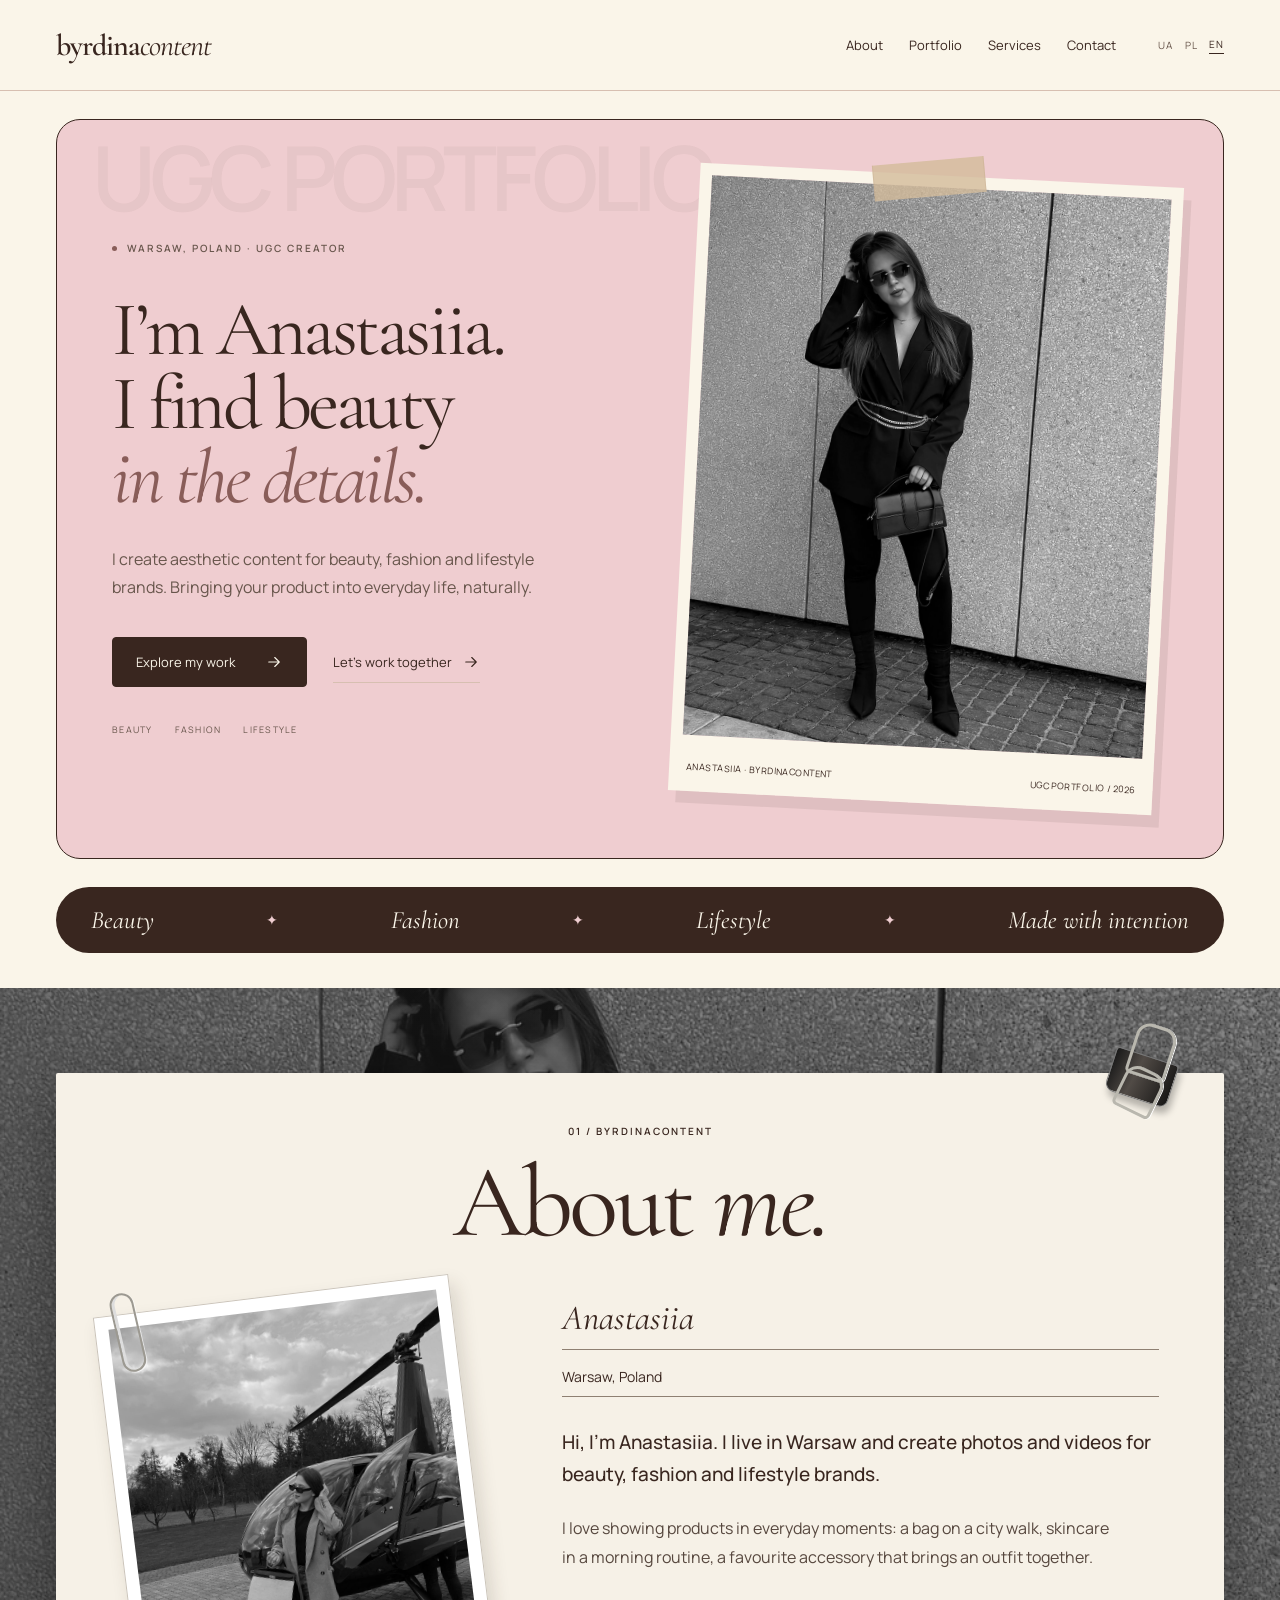
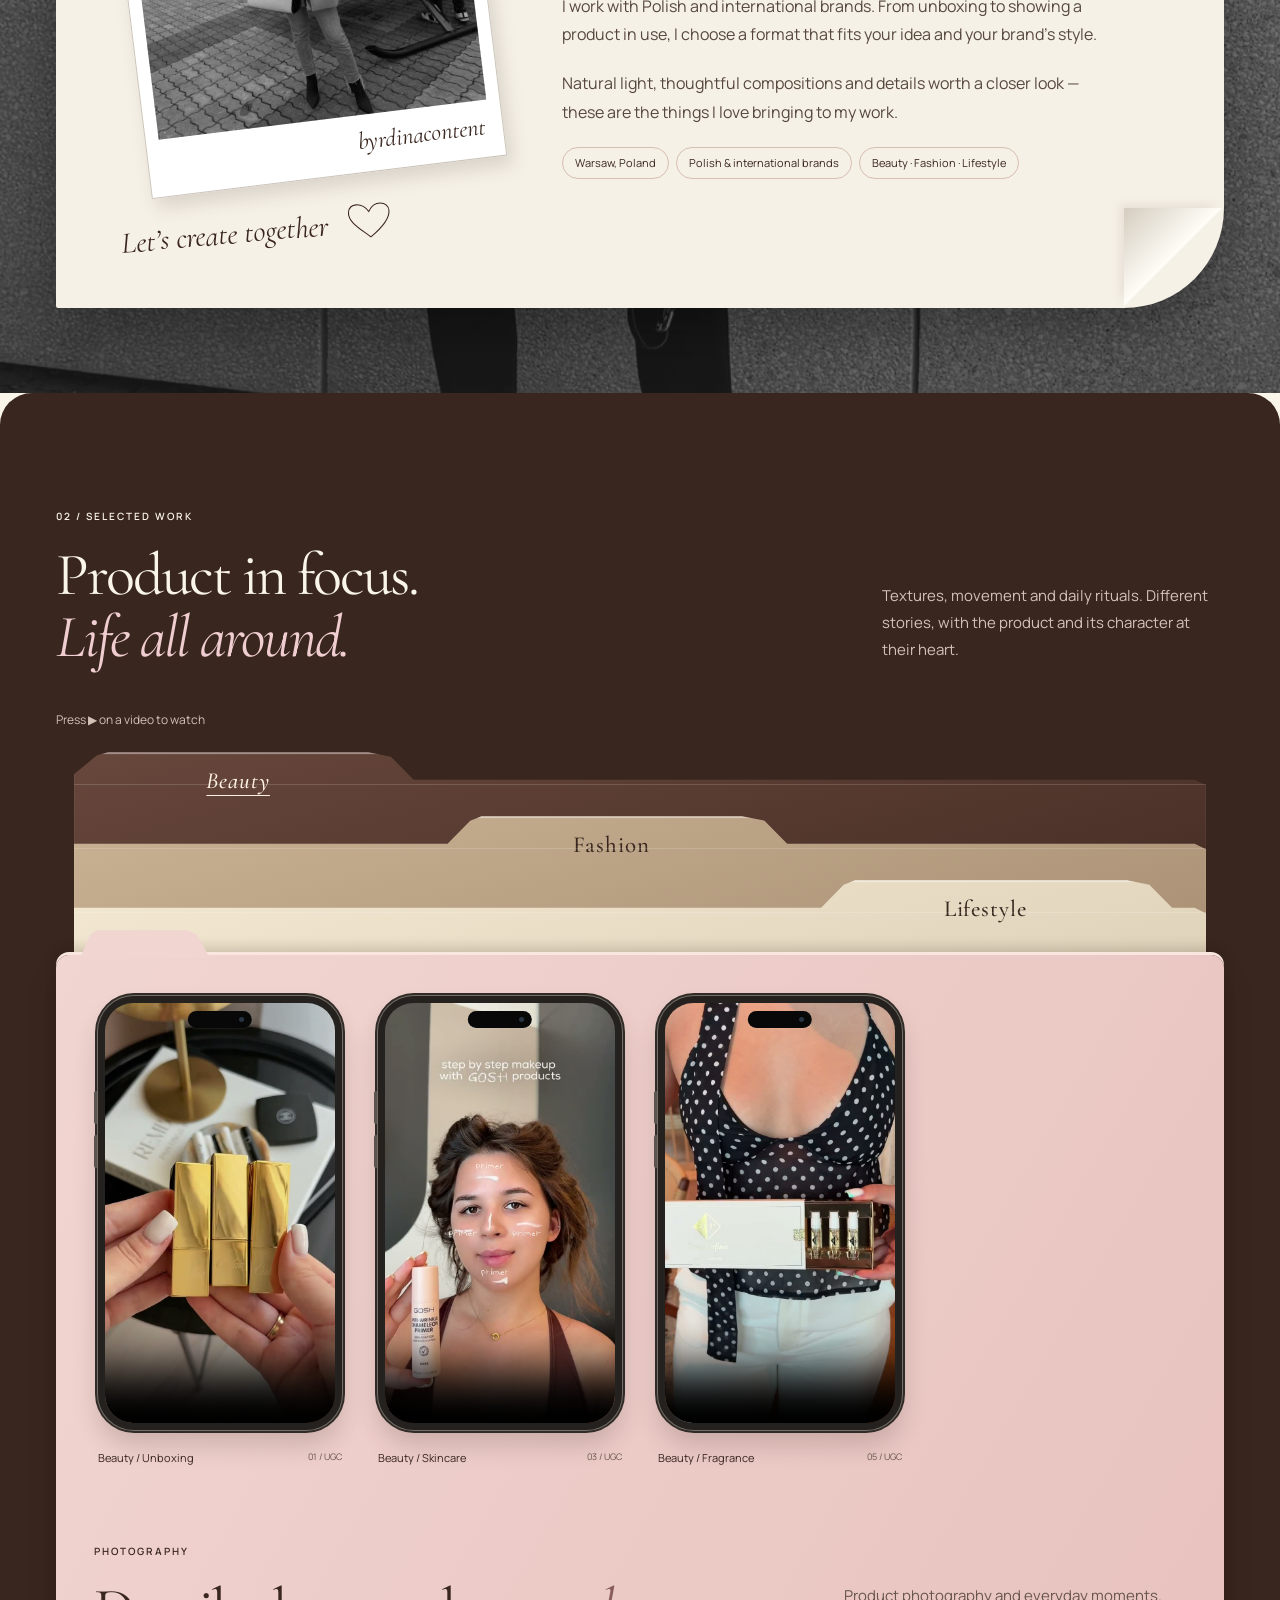
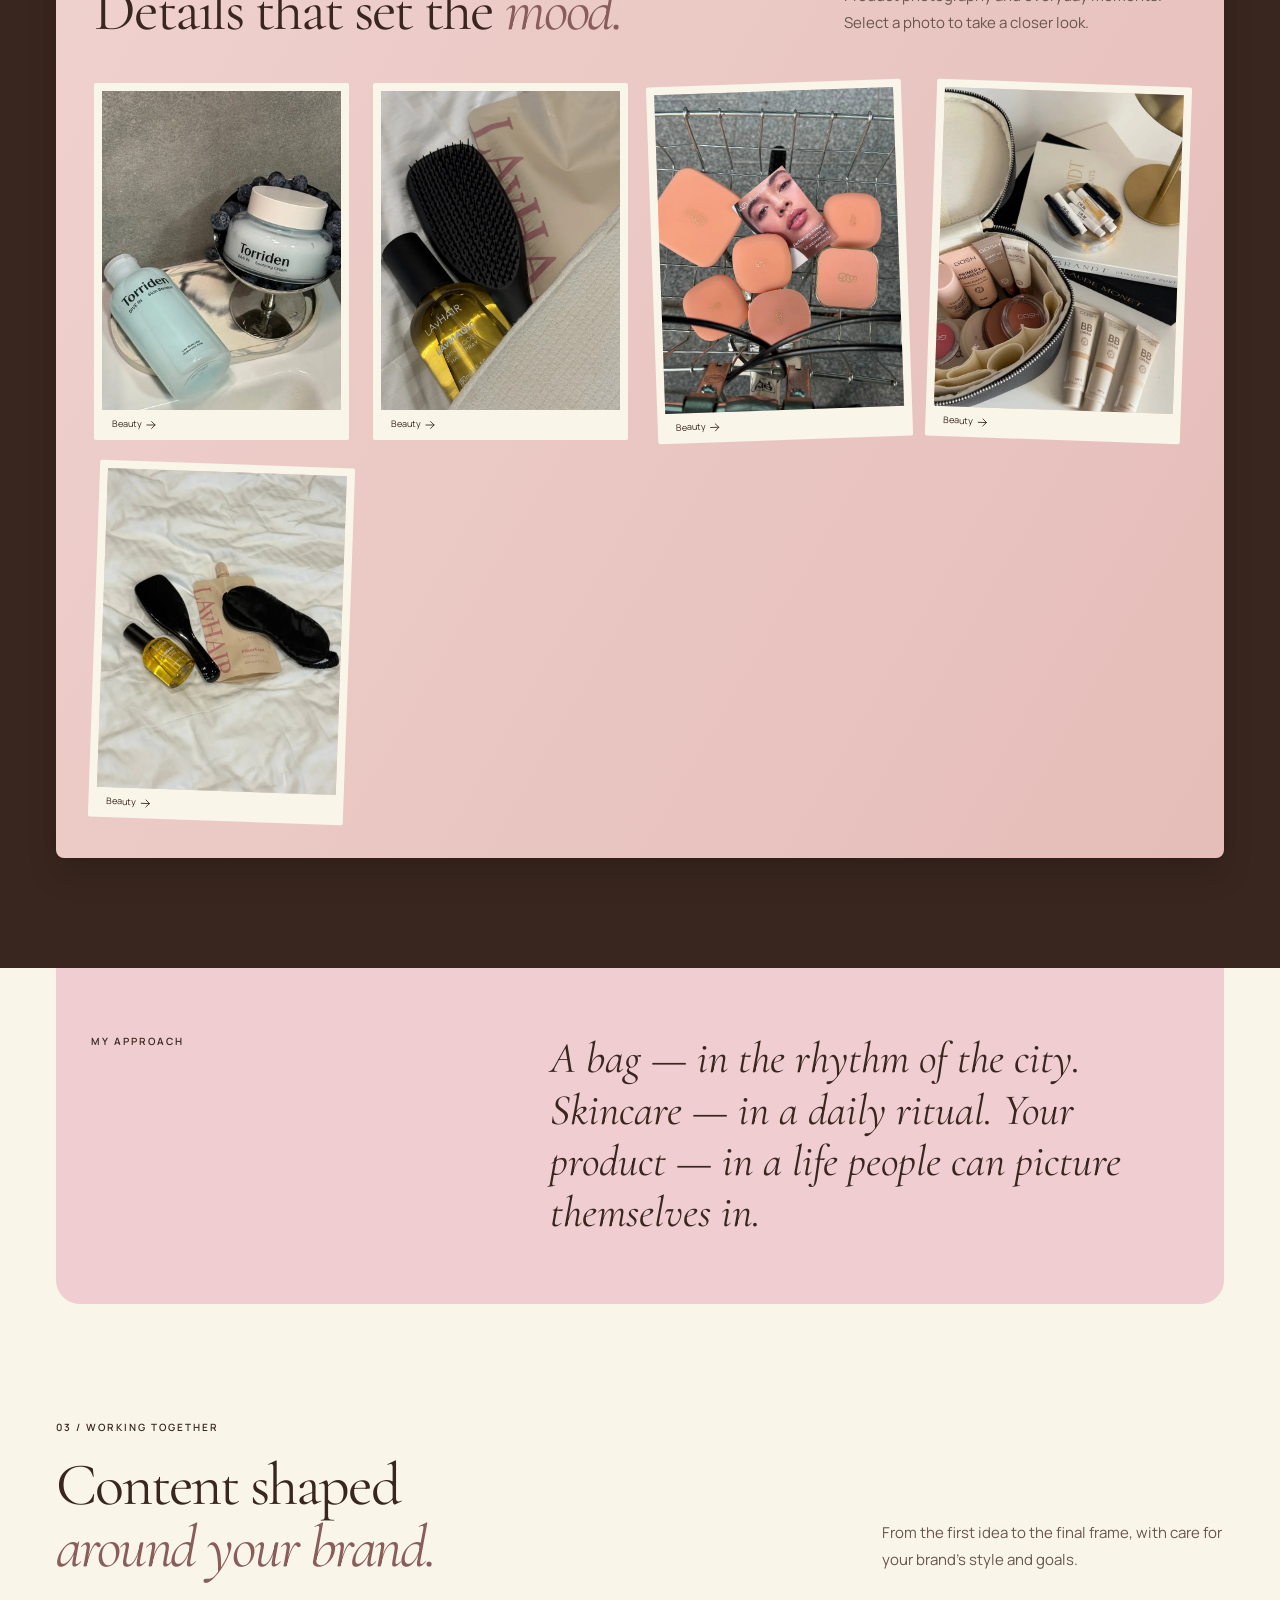
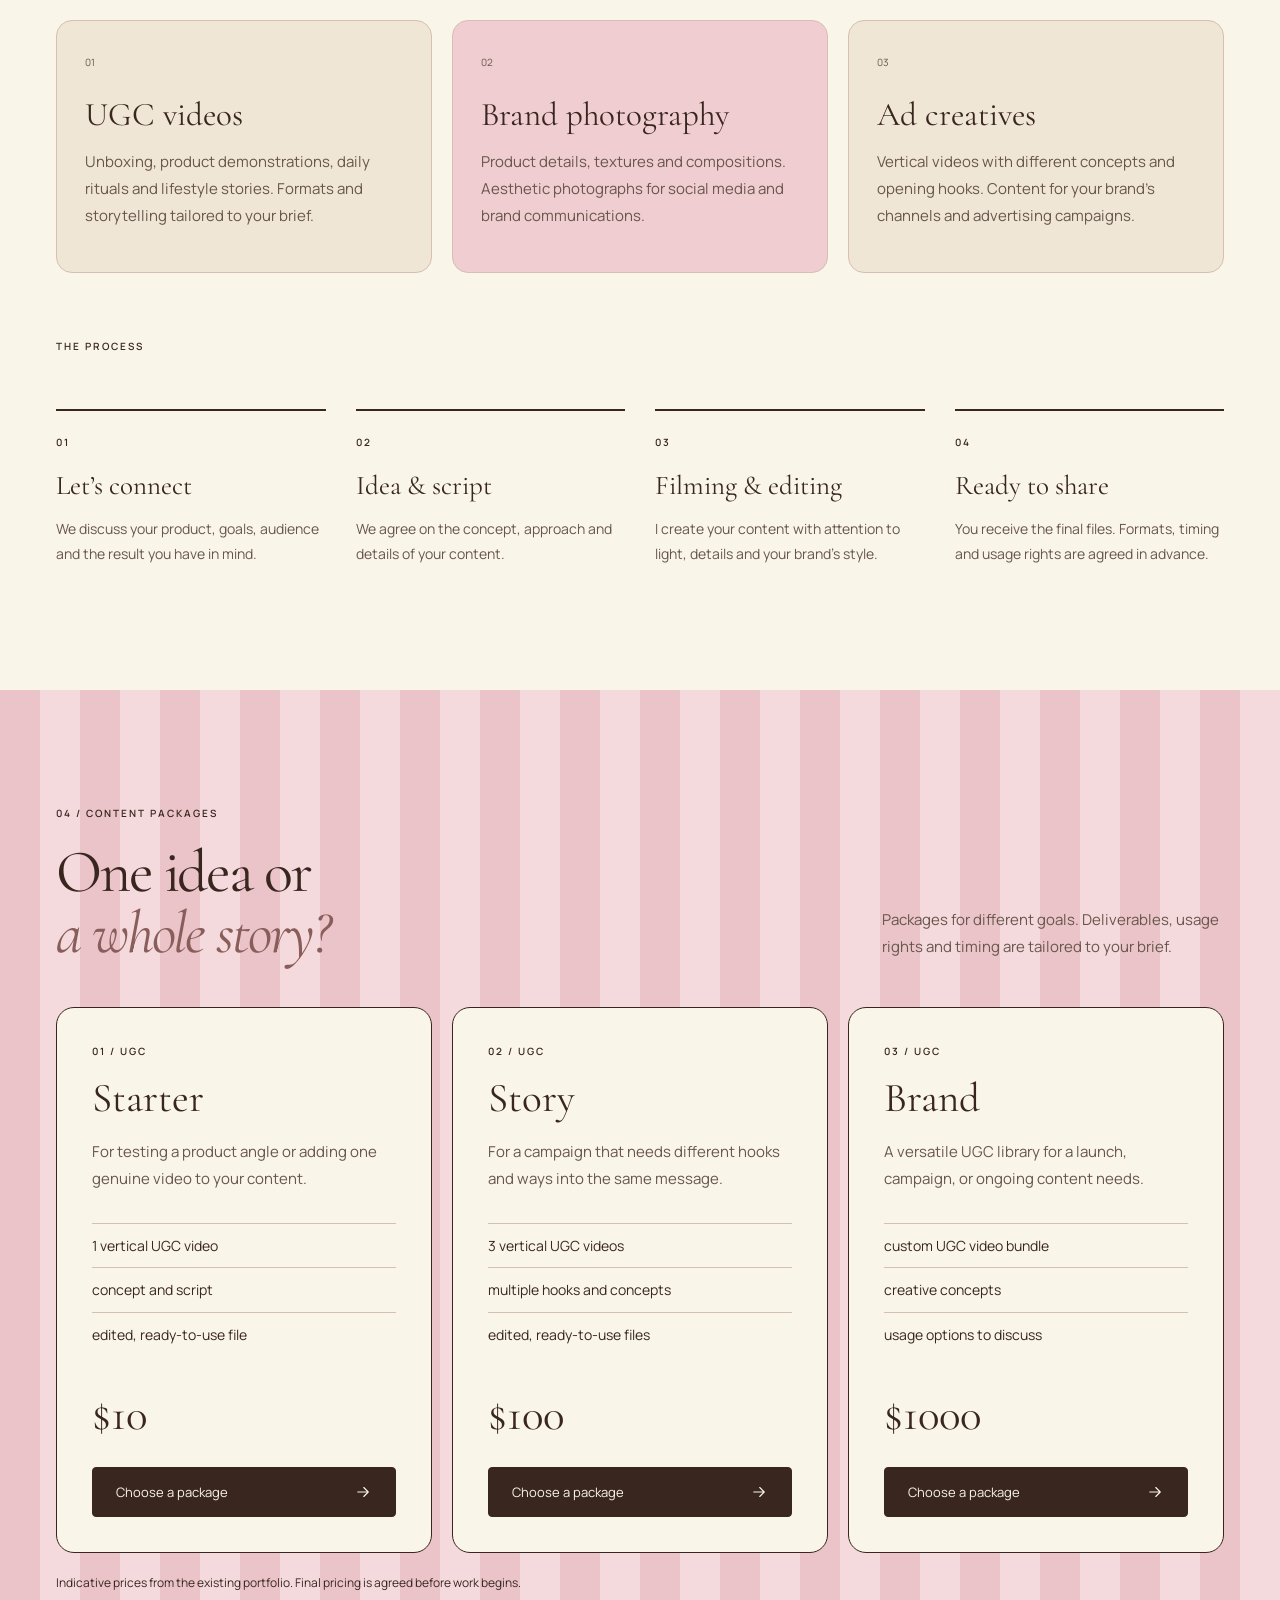
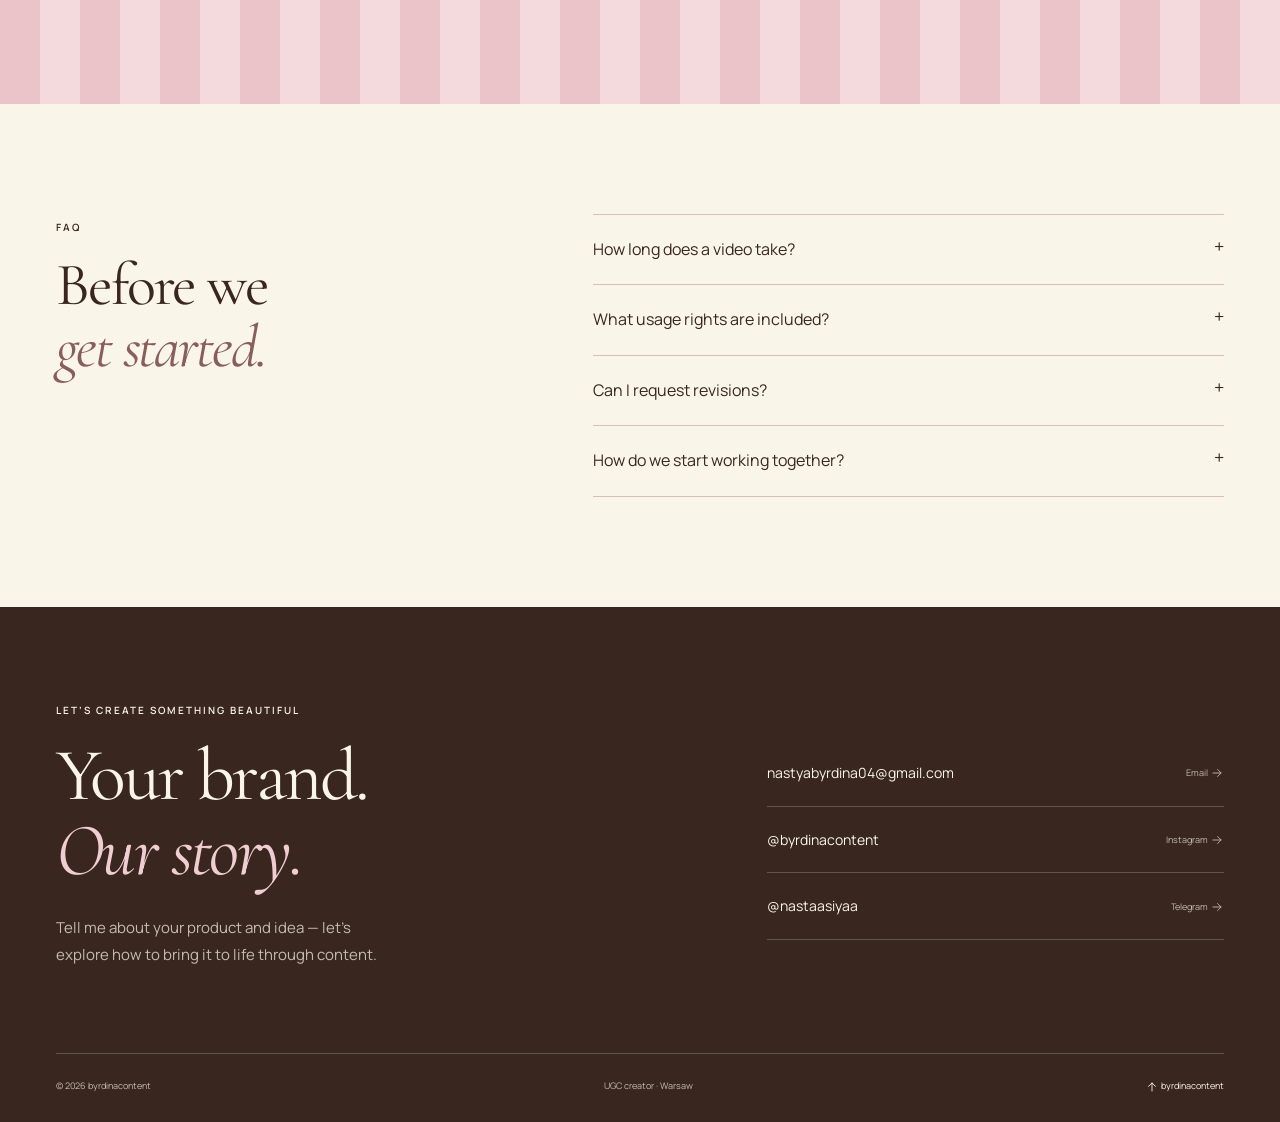
==== commit f2a1fad1: "Restyle category selector as layered paper folders" ====
--- a/en/index.html
+++ b/en/index.html
@@ -17,7 +17,7 @@
 <figure class="about-image"><img src="../img/nastasia-02.jpg" width="900" height="1125" loading="lazy" alt="Photography from Anastasiia’s portfolio — Fashion"><figcaption>byrdinacontent</figcaption></figure>
 <div class="about-copy"><div class="personal-lines"><span>Anastasiia</span><span>Warsaw, Poland</span></div><p class="intro">Hi, I’m Anastasiia. I live in Warsaw and create photos and videos for beauty, fashion and lifestyle brands.</p><p class="about-paragraph">I love showing products in everyday moments: a bag on a city walk, skincare in a morning routine, a favourite accessory that brings an outfit together.</p><p class="about-paragraph">I work with Polish and international brands. From unboxing to showing a product in use, I choose a format that fits your idea and your brand’s style.</p><p class="about-paragraph">Natural light, thoughtful compositions and details worth a closer look — these are the things I love bringing to my work.</p><div class="about-facts"><span>Warsaw, Poland</span><span>Polish & international brands</span><span>Beauty · Fashion · Lifestyle</span></div></div></div><a class="about-invite" href="#contact">Let’s create together<svg viewBox="0 0 64 56" fill="none" stroke="currentColor" stroke-width="1.4" aria-hidden="true"><path d="M32 49C20 38 3 27 5 14 7 1 24 2 32 15 40 0 59 3 59 16 59 29 42 42 32 49Z"/></svg></a><span class="paper-fold" aria-hidden="true"></span></div></section>
 
-<section class="portfolio section" data-active-category="beauty" id="work"><div class="container"><div class="section-head"><div><span class="eyebrow">02 / Selected work</span><h2>Product in focus.<br><em>Life all around.</em></h2></div><p>Textures, movement and daily rituals. Different stories, with the product and its character at their heart.</p></div><div class="portfolio-top"><div class="filters" role="group" aria-label="Portfolio"><button class="filter" data-filter="beauty" aria-pressed="true"><img src="../assets/beauty-torriden.webp" alt="" loading="lazy" width="400" height="300"><span class="category-caption"><small>01</small><span>Beauty</span><svg class="arrow-icon" viewBox="0 0 24 24" fill="none" stroke="currentColor" stroke-width="1.5" stroke-linecap="round" stroke-linejoin="round" aria-hidden="true"><path d="M5 12h14m-6-6 6 6-6 6"/></svg></span></button><button class="filter" data-filter="fashion" aria-pressed="false"><img src="../assets/fashion-bag.webp" alt="" loading="lazy" width="400" height="300"><span class="category-caption"><small>02</small><span>Fashion</span><svg class="arrow-icon" viewBox="0 0 24 24" fill="none" stroke="currentColor" stroke-width="1.5" stroke-linecap="round" stroke-linejoin="round" aria-hidden="true"><path d="M5 12h14m-6-6 6 6-6 6"/></svg></span></button><button class="filter" data-filter="lifestyle" aria-pressed="false"><img src="../assets/lifestyle-coffee.webp" alt="" loading="lazy" width="400" height="300"><span class="category-caption"><small>03</small><span>Lifestyle</span><svg class="arrow-icon" viewBox="0 0 24 24" fill="none" stroke="currentColor" stroke-width="1.5" stroke-linecap="round" stroke-linejoin="round" aria-hidden="true"><path d="M5 12h14m-6-6 6 6-6 6"/></svg></span></button></div><div class="portfolio-note">Press ▶ on a video to watch</div></div><div class="folder-content"><div class="video-grid">
+<section class="portfolio section" data-active-category="beauty" id="work"><div class="container"><div class="section-head"><div><span class="eyebrow">02 / Selected work</span><h2>Product in focus.<br><em>Life all around.</em></h2></div><p>Textures, movement and daily rituals. Different stories, with the product and its character at their heart.</p></div><div class="portfolio-top"><div class="filters" role="group" aria-label="Portfolio"><button class="filter" data-filter="beauty" aria-pressed="true"><span class="folder-label">Beauty</span><span class="folder-seam" aria-hidden="true"></span></button><button class="filter" data-filter="fashion" aria-pressed="false"><span class="folder-label">Fashion</span><span class="folder-seam" aria-hidden="true"></span></button><button class="filter" data-filter="lifestyle" aria-pressed="false"><span class="folder-label">Lifestyle</span><span class="folder-seam" aria-hidden="true"></span></button></div><div class="portfolio-note">Press ▶ on a video to watch</div></div><div class="folder-content"><div class="video-grid">
 <figure class="work-card" data-category="beauty"><div class="video-wrap"><video controls playsinline preload="none" poster="../assets/beauty-unboxing.jpg" aria-label="UGC video — Beauty / Unboxing"><source src="../assets/beauty-unboxing.mp4" type="video/mp4"></video></div><figcaption><span>Beauty / Unboxing</span><small>01 / UGC</small></figcaption></figure>
 
 <figure class="work-card" data-category="fashion" hidden><div class="video-wrap"><video controls playsinline preload="none" poster="../assets/fashion-city.jpg" aria-label="UGC video — Fashion / City moments"><source src="../assets/fashion-city.mp4" type="video/mp4"></video></div><figcaption><span>Fashion / City moments</span><small>02 / UGC</small></figcaption></figure>
--- a/assets/style.css
+++ b/assets/style.css
@@ -27,3 +27,7 @@
 /* Photographic category index replaces the paper folder tabs. */
 .portfolio-top{gap:20px;margin-bottom:32px}.filters{display:grid;grid-template-columns:repeat(3,minmax(0,1fr));gap:22px;padding:0}.filter,.filter[aria-pressed=false],.filter[aria-pressed=true]{display:block;min-width:0;min-height:0;padding:7px;transform:none;opacity:1;border:1px solid #8e7568!important;border-radius:4px;background:#4a342a!important;color:#faf5e9!important;text-align:left;font-style:normal;transition:background .2s,border-color .2s}.filter:before{display:none}.filter>img{width:100%;height:auto;aspect-ratio:2.2/1;object-fit:cover;border-radius:2px;filter:saturate(.65);transition:filter .2s}.filter[data-filter=beauty]>img{object-position:center 66%}.filter[data-filter=fashion]>img{object-position:center 65%}.filter[data-filter=lifestyle]>img{object-position:center 48%}.category-caption{display:flex;align-items:center;gap:14px;padding:15px 10px 10px;font:400 29px/1.2 var(--serif)}.category-caption small{font:10px var(--sans);opacity:.7}.category-caption .arrow-icon{margin-left:auto;opacity:.55}.filter[aria-pressed=true]{background:#efcdd0!important;color:#39261f!important;border-color:#efcdd0!important;box-shadow:0 0 0 2px #efcdd0}.filter[aria-pressed=true]>img,.filter:hover>img{filter:saturate(1)}.filter[aria-pressed=true] .arrow-icon{opacity:1;transform:rotate(90deg)}.filter:hover{border-color:#efcdd0!important}.filter:focus-visible{outline:2px solid white;outline-offset:6px}.folder-content{background:transparent;box-shadow:none;border-radius:0;padding:0;color:var(--paper)}.folder-content .section-head p,.folder-content .work-card figcaption small{color:#d4c2b8}.folder-content h2 em{color:#efcdd0}.folder-content .photo-section{padding-top:75px}
 @media(max-width:760px){.filters{gap:10px}.filter,.filter[aria-pressed=false],.filter[aria-pressed=true]{padding:4px}.filter>img{aspect-ratio:3/4}.category-caption{gap:4px;padding:11px 3px 7px;font-size:18px}.category-caption small{display:none}.category-caption .arrow-icon{width:12px;height:12px}.portfolio-top{margin-bottom:26px;gap:17px}.folder-content{padding:0}.folder-content .photo-section{padding-top:55px}}
+/* Stacked stationery folders: staggered tabs and layered paper covers. */
+.portfolio-top{margin-bottom:0;gap:22px}.filters{position:relative;display:flex;flex-direction:column;gap:0;padding:0 18px;height:238px;isolation:isolate}.filter,.filter[aria-pressed=false],.filter[aria-pressed=true]{position:relative;flex:none;width:100%;height:110px;min-height:110px;margin:0;padding:0;border:0!important;border-radius:0;background:transparent!important;box-shadow:none;transform:none;opacity:1;color:#39261f!important;text-align:left;isolation:isolate;transition:filter .2s}.filter+.filter{margin-top:-46px}.filter:before{display:block;content:'';position:absolute;inset:0;z-index:-1;border-radius:12px 12px 0 0;background:linear-gradient(165deg,#68473c,#493027);clip-path:polygon(0 20%,2% 3%,3% 0,26% 0,28% 4%,30% 25%,99% 25%,100% 30%,100% 100%,0 100%);box-shadow:inset 0 2px 1px #ffffff70}.filter[data-filter=beauty]{z-index:1;color:#fff1e4!important}.filter[data-filter=fashion]{z-index:2}.filter[data-filter=fashion]:before{background:linear-gradient(165deg,#c9b194,#ab9276);clip-path:polygon(0 25%,33% 25%,35% 4%,36% 0,59% 0,61% 4%,63% 25%,99% 25%,100% 30%,100% 100%,0 100%)}.filter[data-filter=lifestyle]{z-index:3}.filter[data-filter=lifestyle]:before{background:linear-gradient(165deg,#f3e8d2,#ded1b8);clip-path:polygon(0 25%,66% 25%,68% 4%,69% 0,93% 0,95% 4%,97% 25%,99% 25%,100% 30%,100% 100%,0 100%)}.folder-label{position:absolute;top:16px;left:3%;width:23%;text-align:center;font:500 23px/1.2 var(--serif);letter-spacing:.04em}.filter[data-filter=fashion] .folder-label{left:36%}.filter[data-filter=lifestyle] .folder-label{left:69%}.folder-seam{position:absolute;left:0;right:0;top:32px;height:65px;border-top:1px solid #ffffff26;pointer-events:none}.filter[aria-pressed=true] .folder-label{font-style:italic;text-decoration:underline;text-decoration-thickness:1px;text-underline-offset:7px}.filter:hover{filter:brightness(1.08)}.filter:focus-visible{outline:2px solid #efcdd0;outline-offset:3px;z-index:4}.folder-content{position:relative;z-index:5;margin-top:-35px;padding:38px;background:linear-gradient(120deg,#f1d5d1,#e5bdb9);color:var(--ink);border-radius:13px 13px 8px 8px;box-shadow:0 -3px 0 #f9e7df,0 -8px 12px #20140f25,0 18px 30px #0002}.folder-content:before{content:'';position:absolute;top:-25px;left:24px;width:130px;height:28px;background:#f1d5d1;clip-path:polygon(0 100%,8% 15%,13% 0,82% 0,90% 15%,100% 100%);pointer-events:none}.folder-content .section-head p,.folder-content .work-card figcaption small{color:#68564c}.folder-content h2 em{color:#895d59}.folder-content .photo-section{padding-top:70px}
+@media(max-width:760px){.filters{padding:0 4px;height:201px}.filter,.filter[aria-pressed=false],.filter[aria-pressed=true]{height:93px;min-height:93px}.filter+.filter{margin-top:-38px}.folder-label{font-size:18px;top:15px}.folder-seam{top:29px;height:53px}.folder-content{padding:25px 13px;margin-top:-28px;border-radius:9px;box-shadow:0 -2px 0 #f9e7df,0 -5px 9px #20140f25,0 10px 20px #0002}.folder-content:before{left:15px;top:-19px;width:95px;height:21px}.portfolio-top{margin-bottom:0}.folder-content .photo-section{padding-top:50px}}
+.filters{flex-wrap:nowrap}
